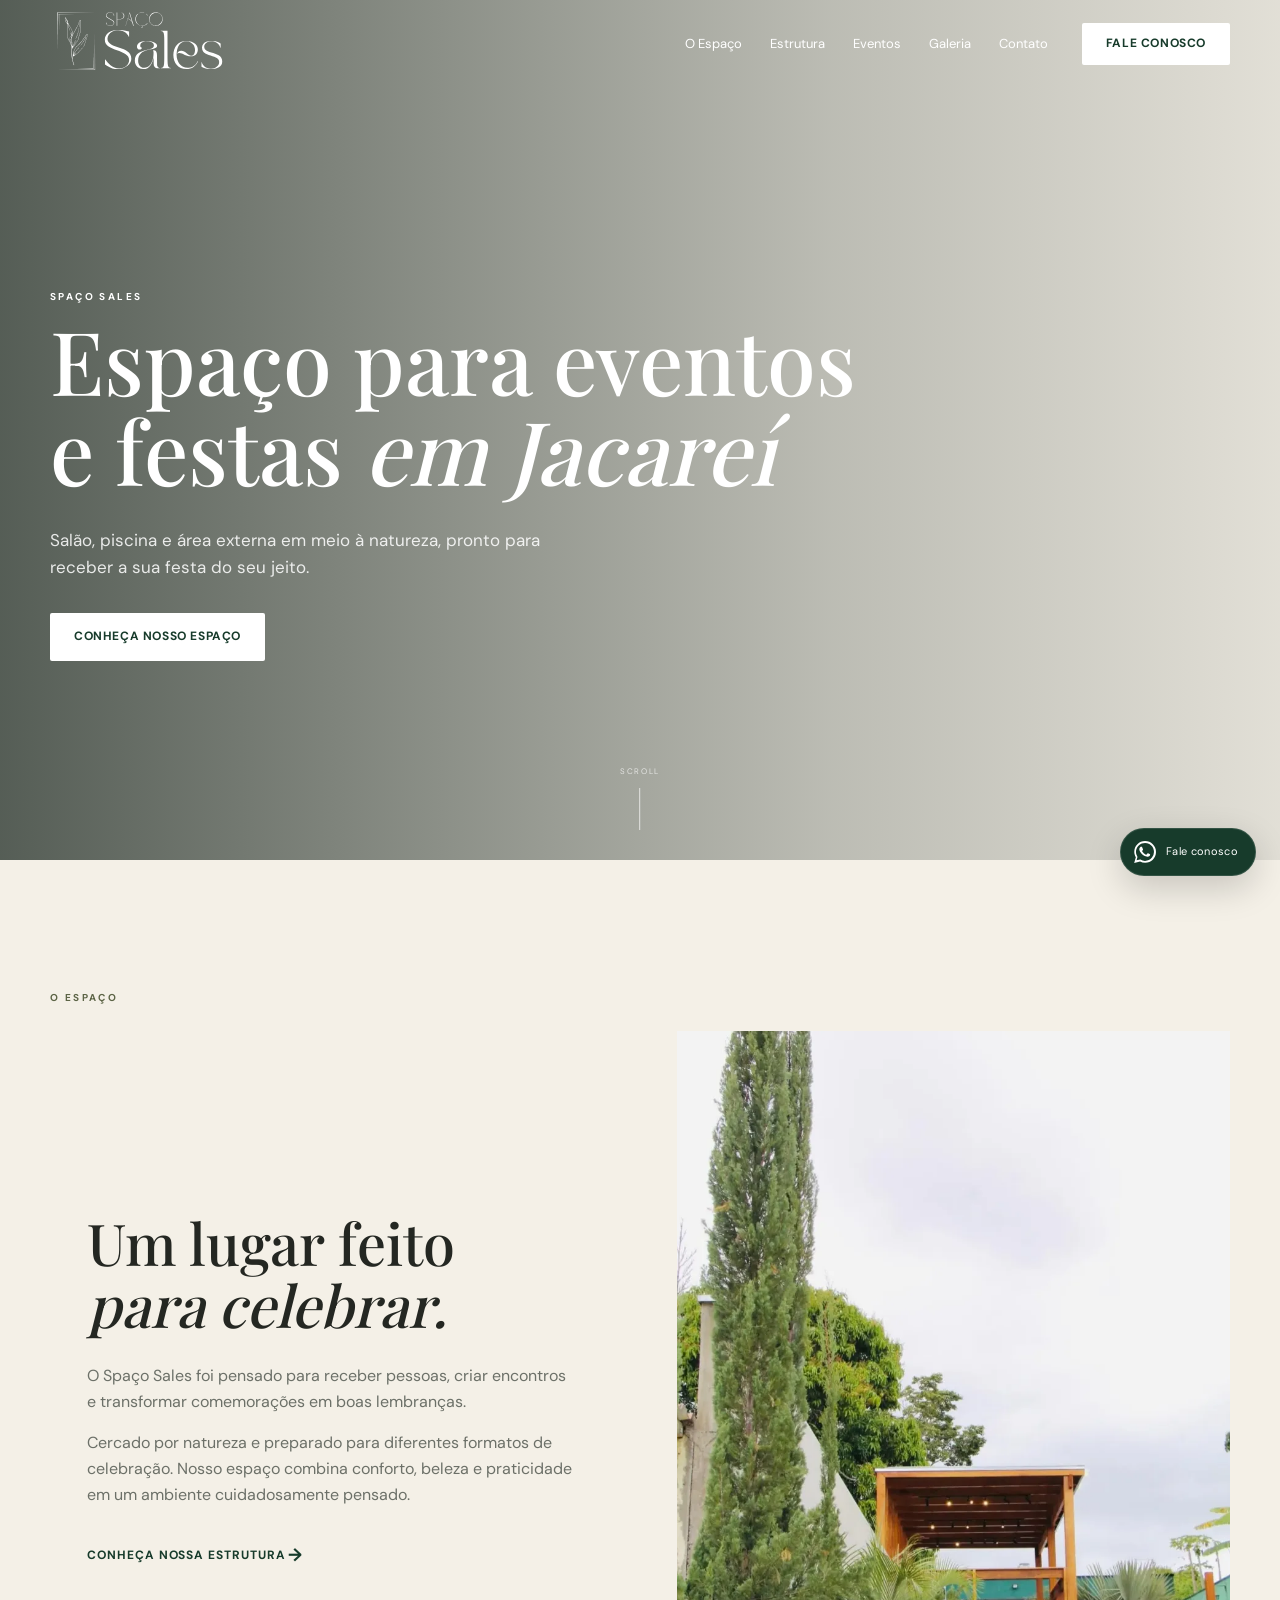
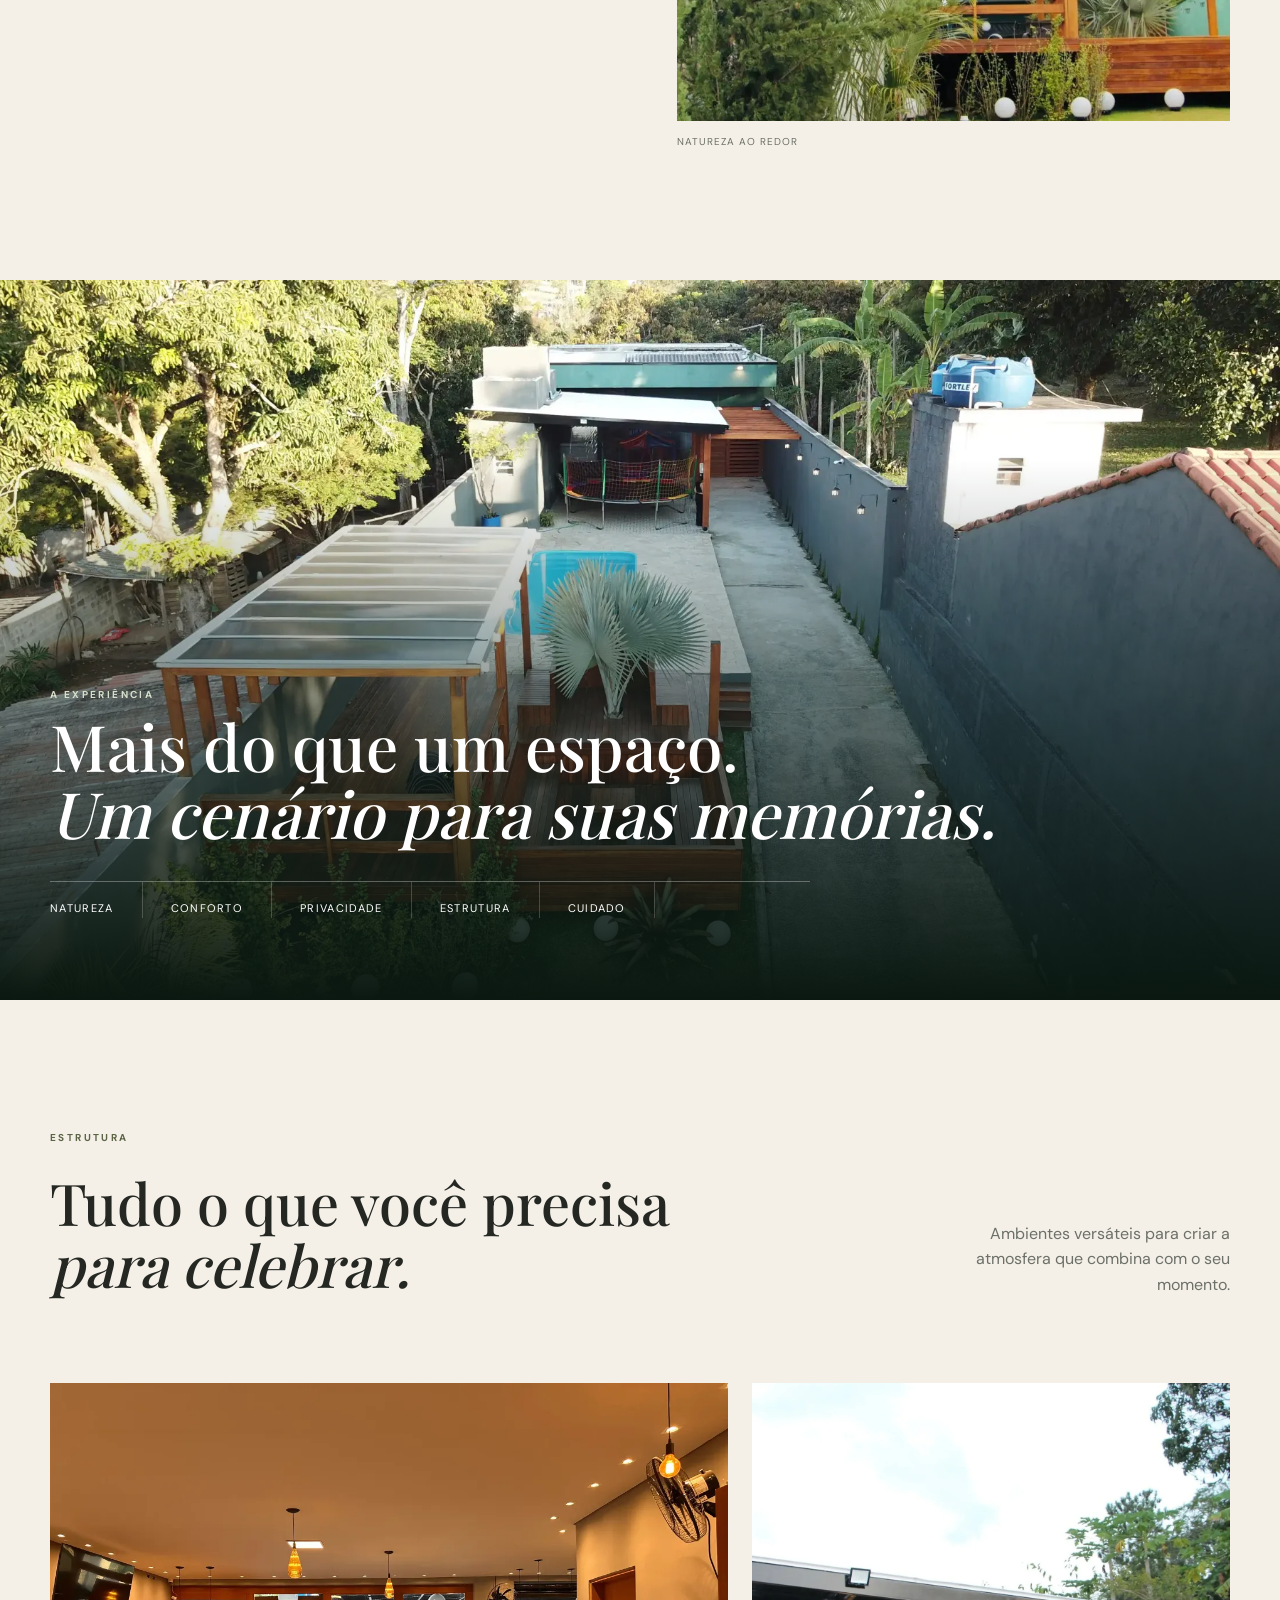
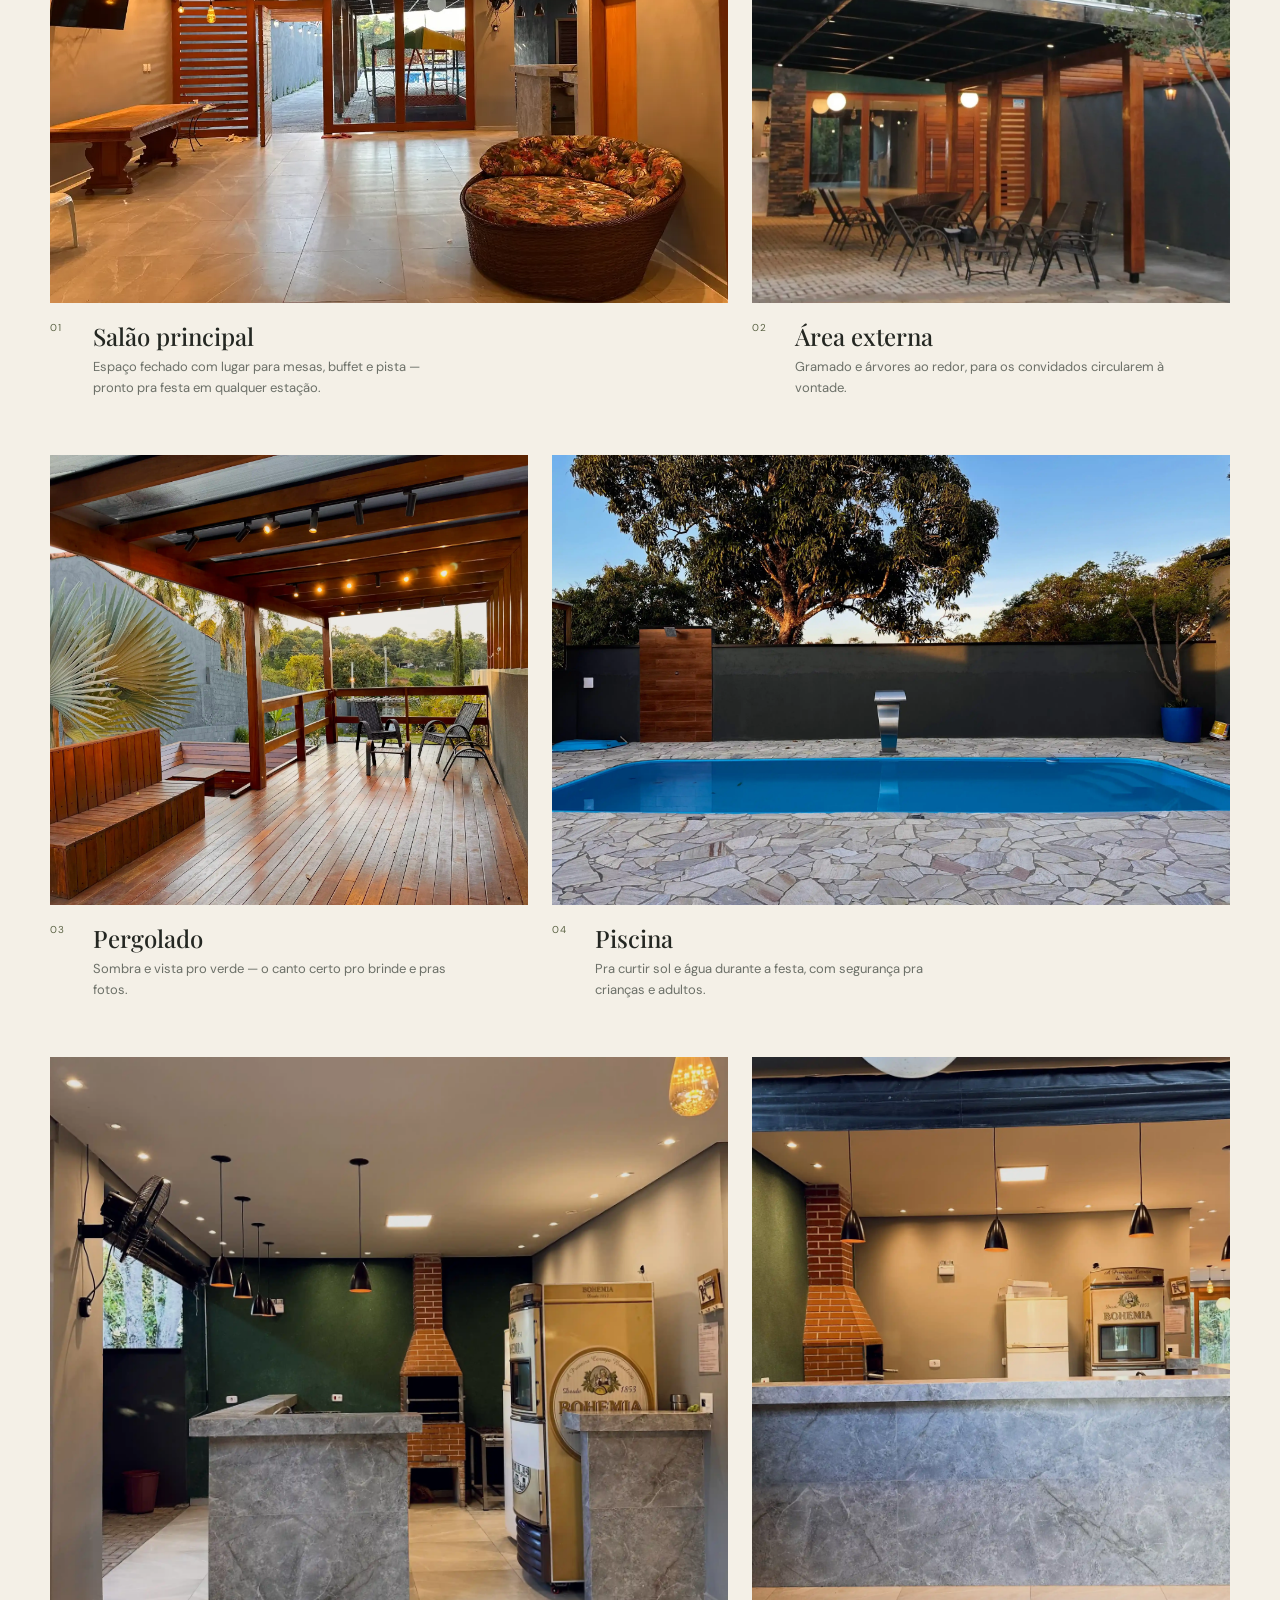
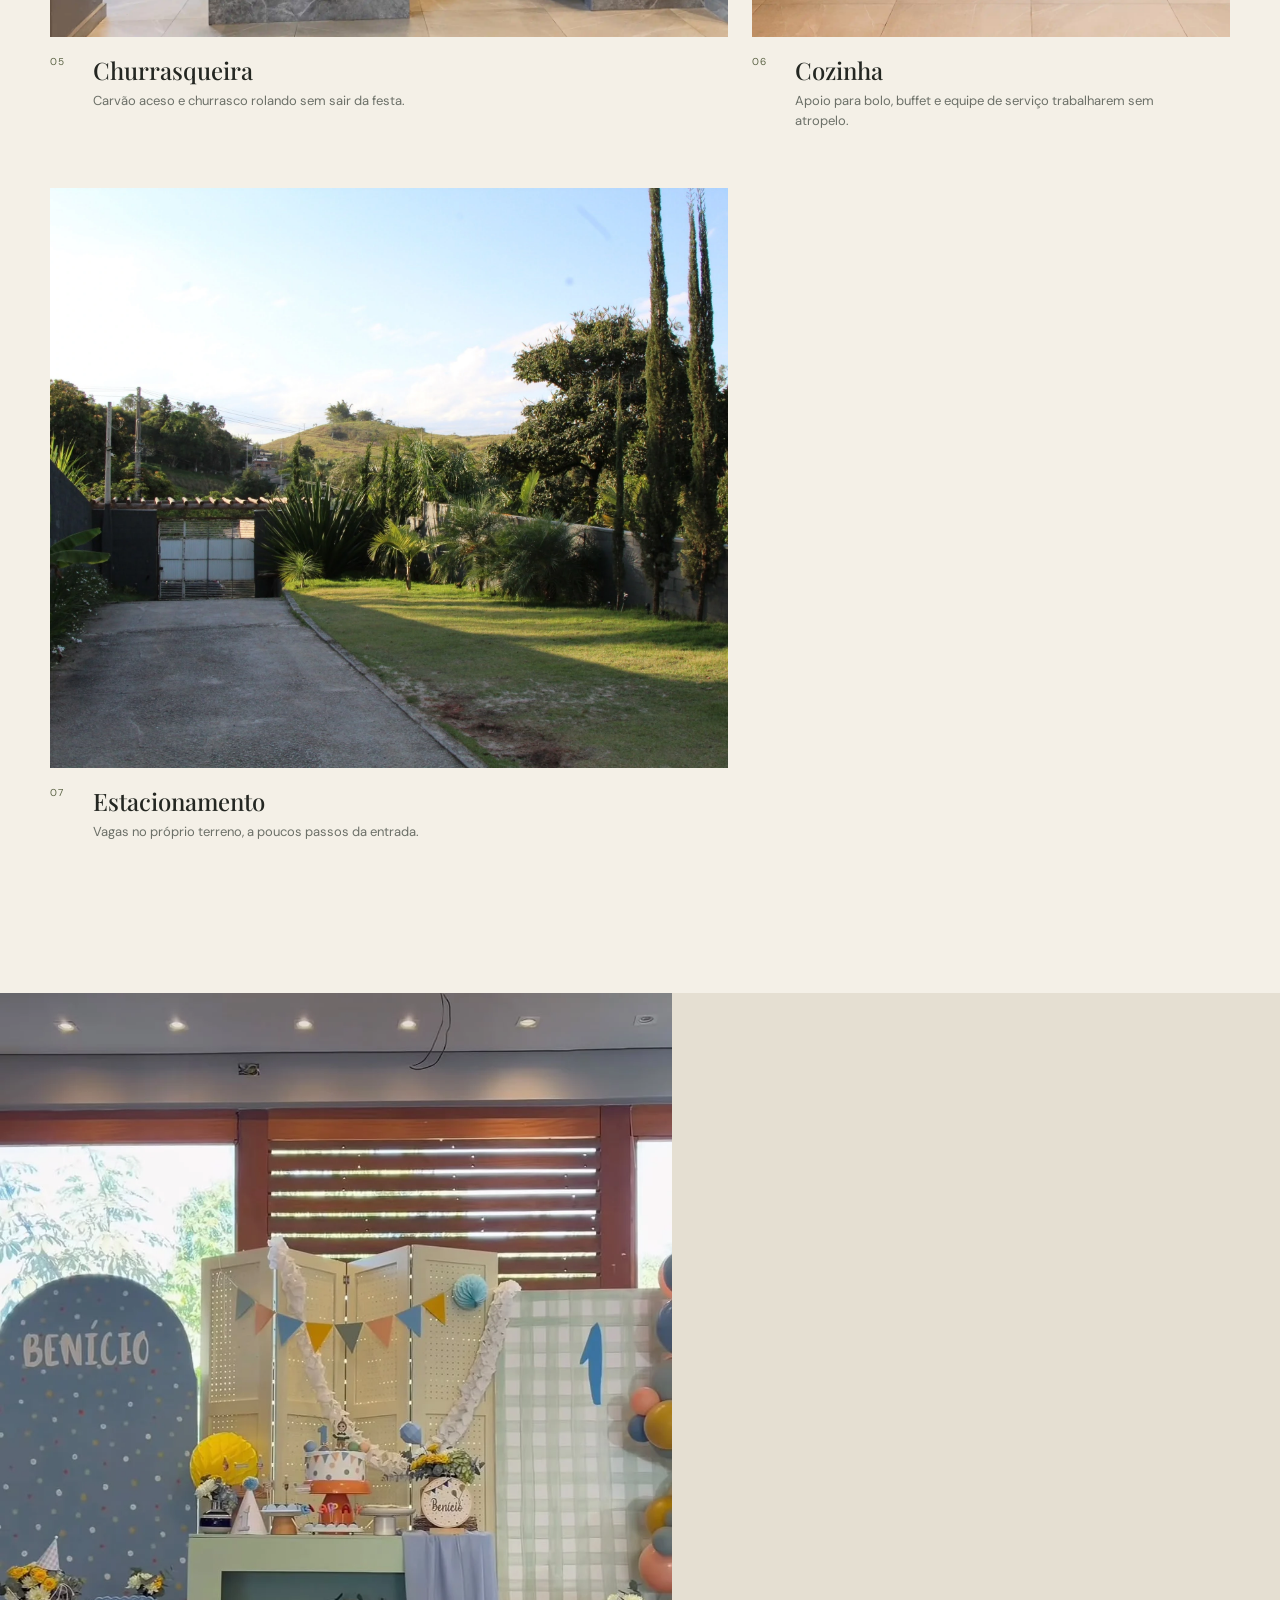
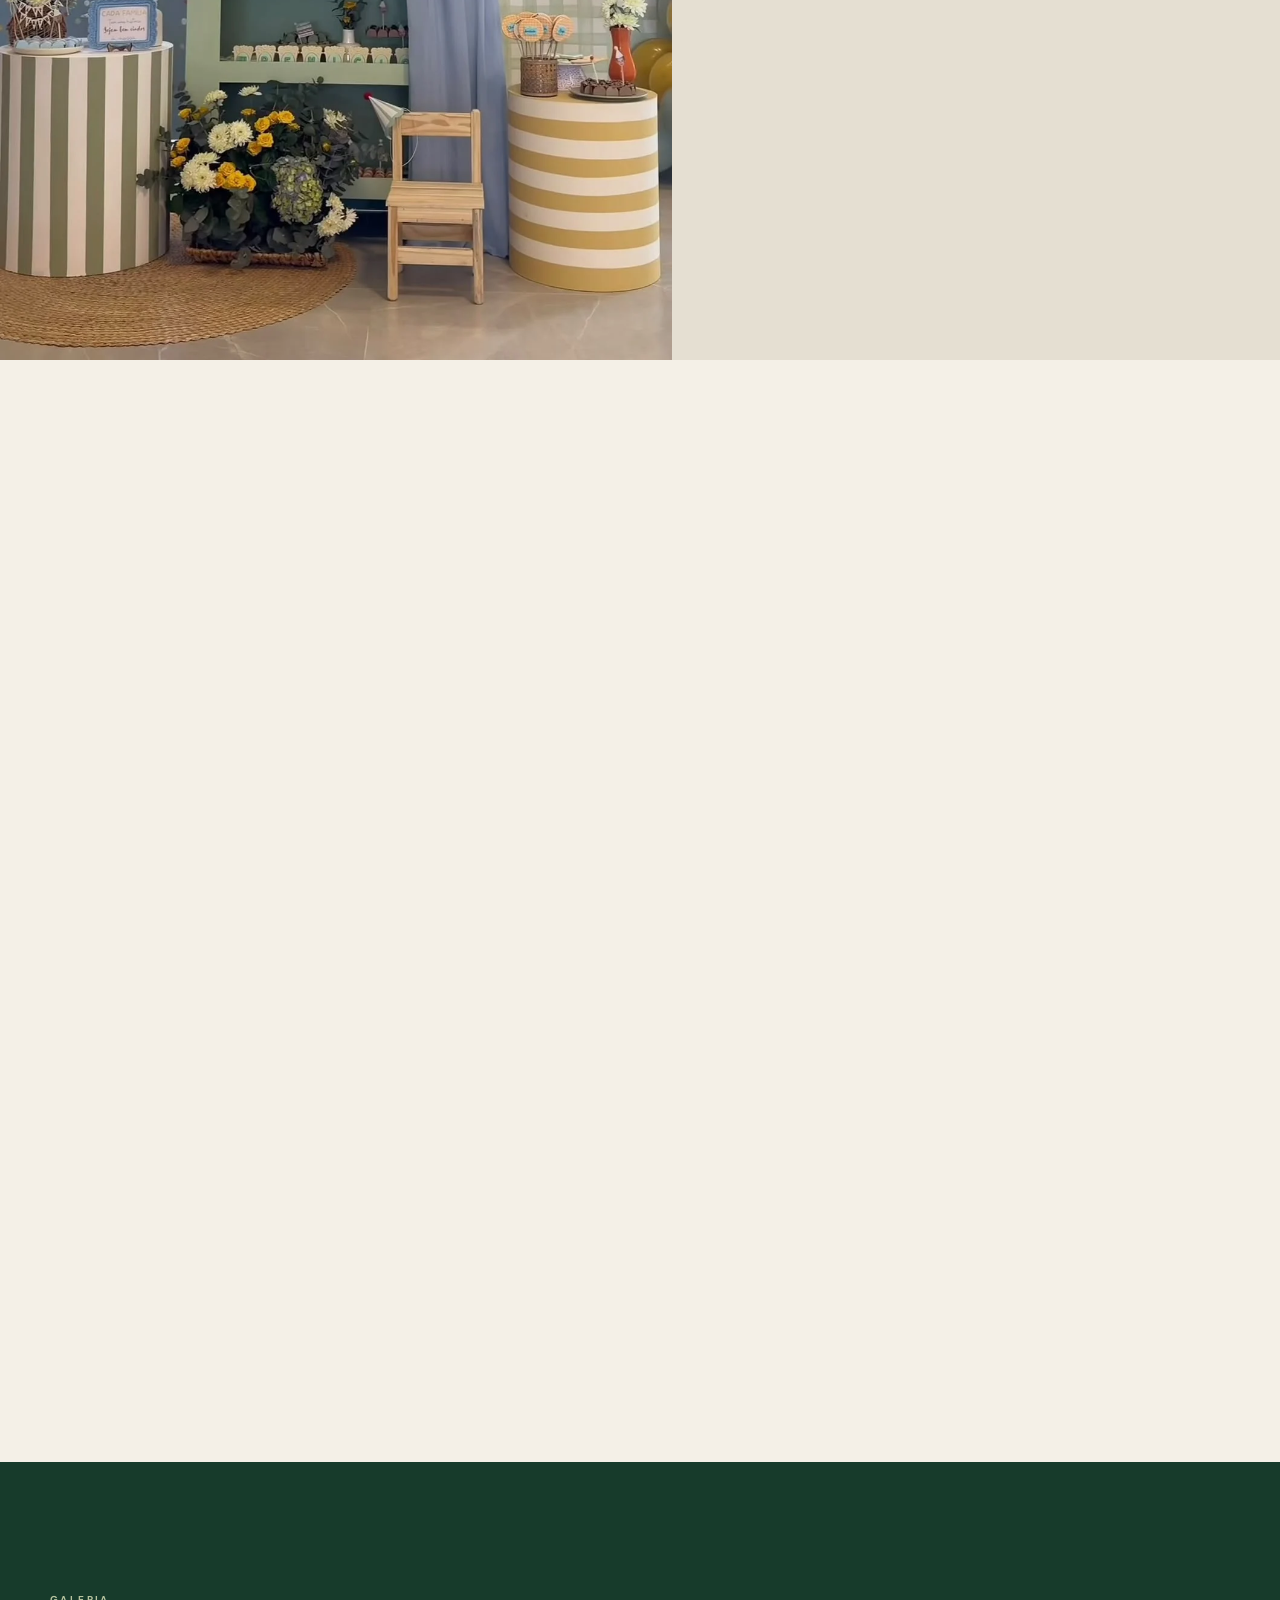
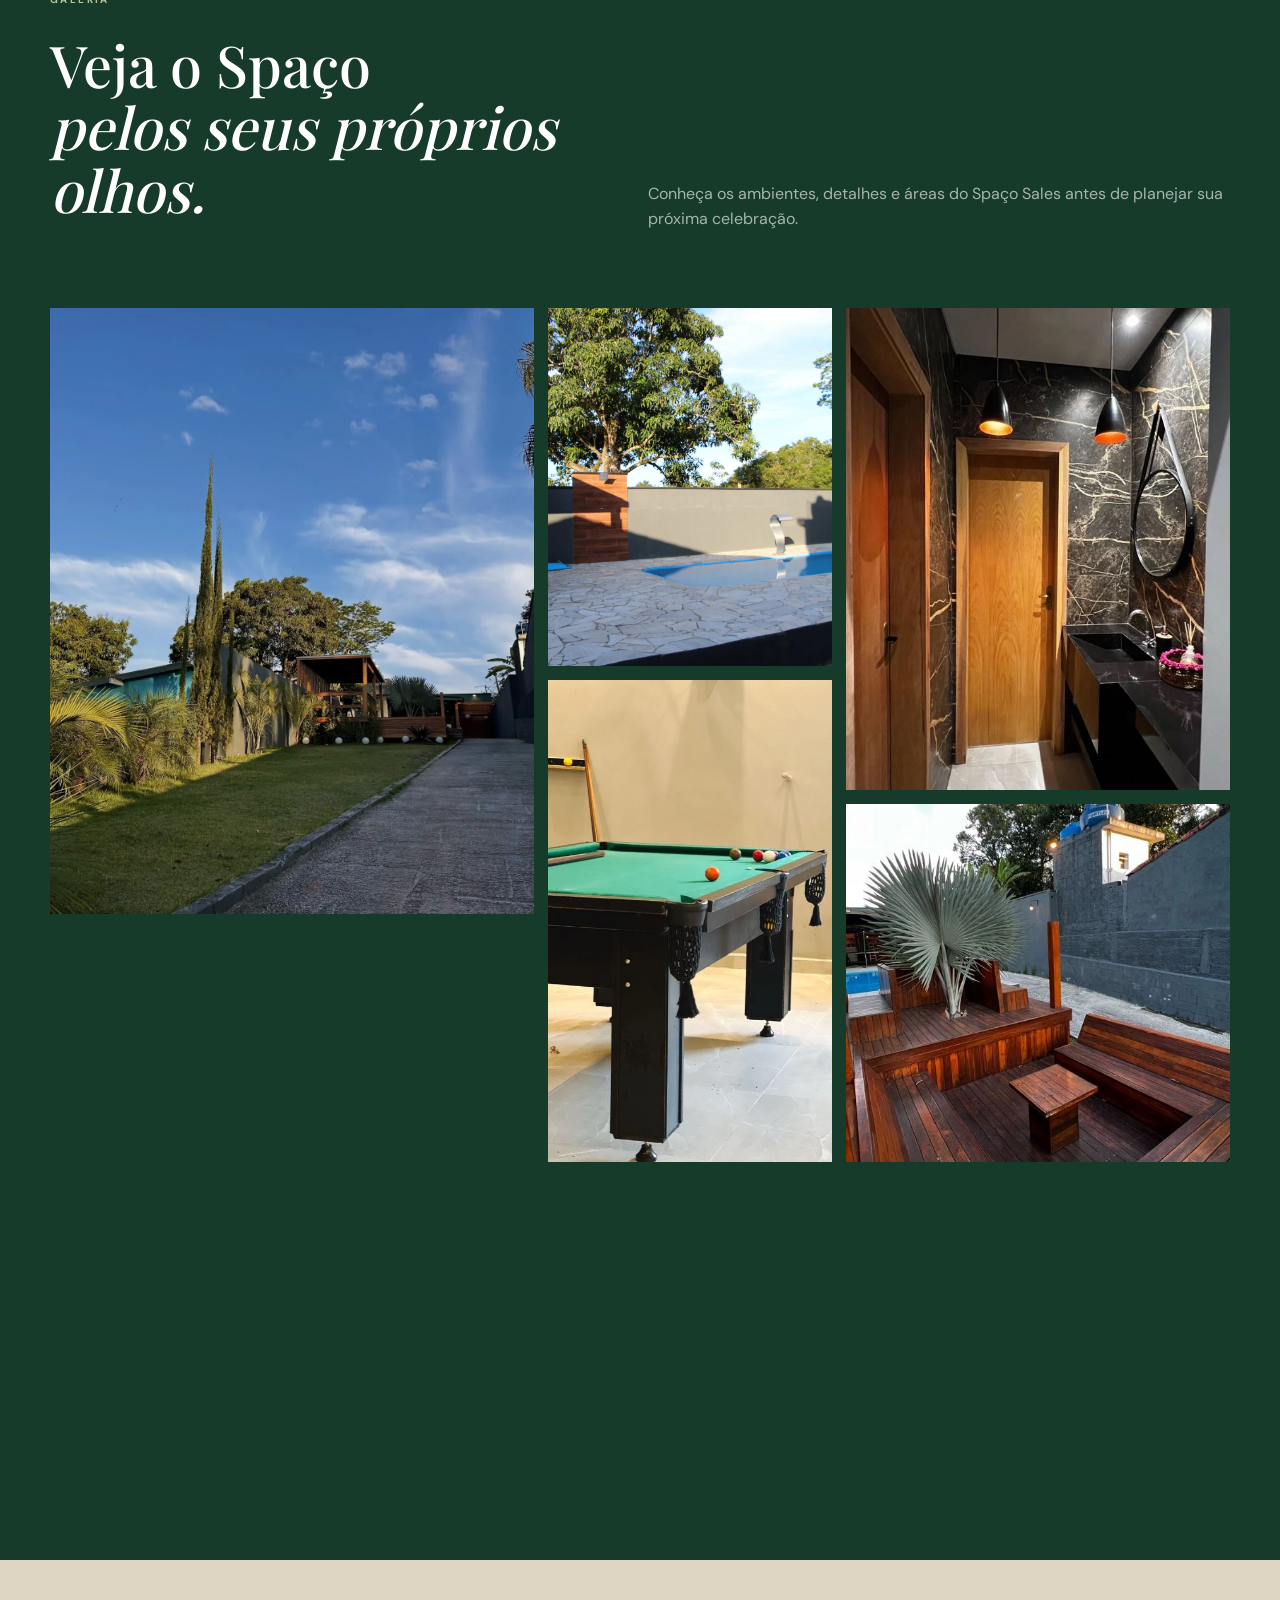
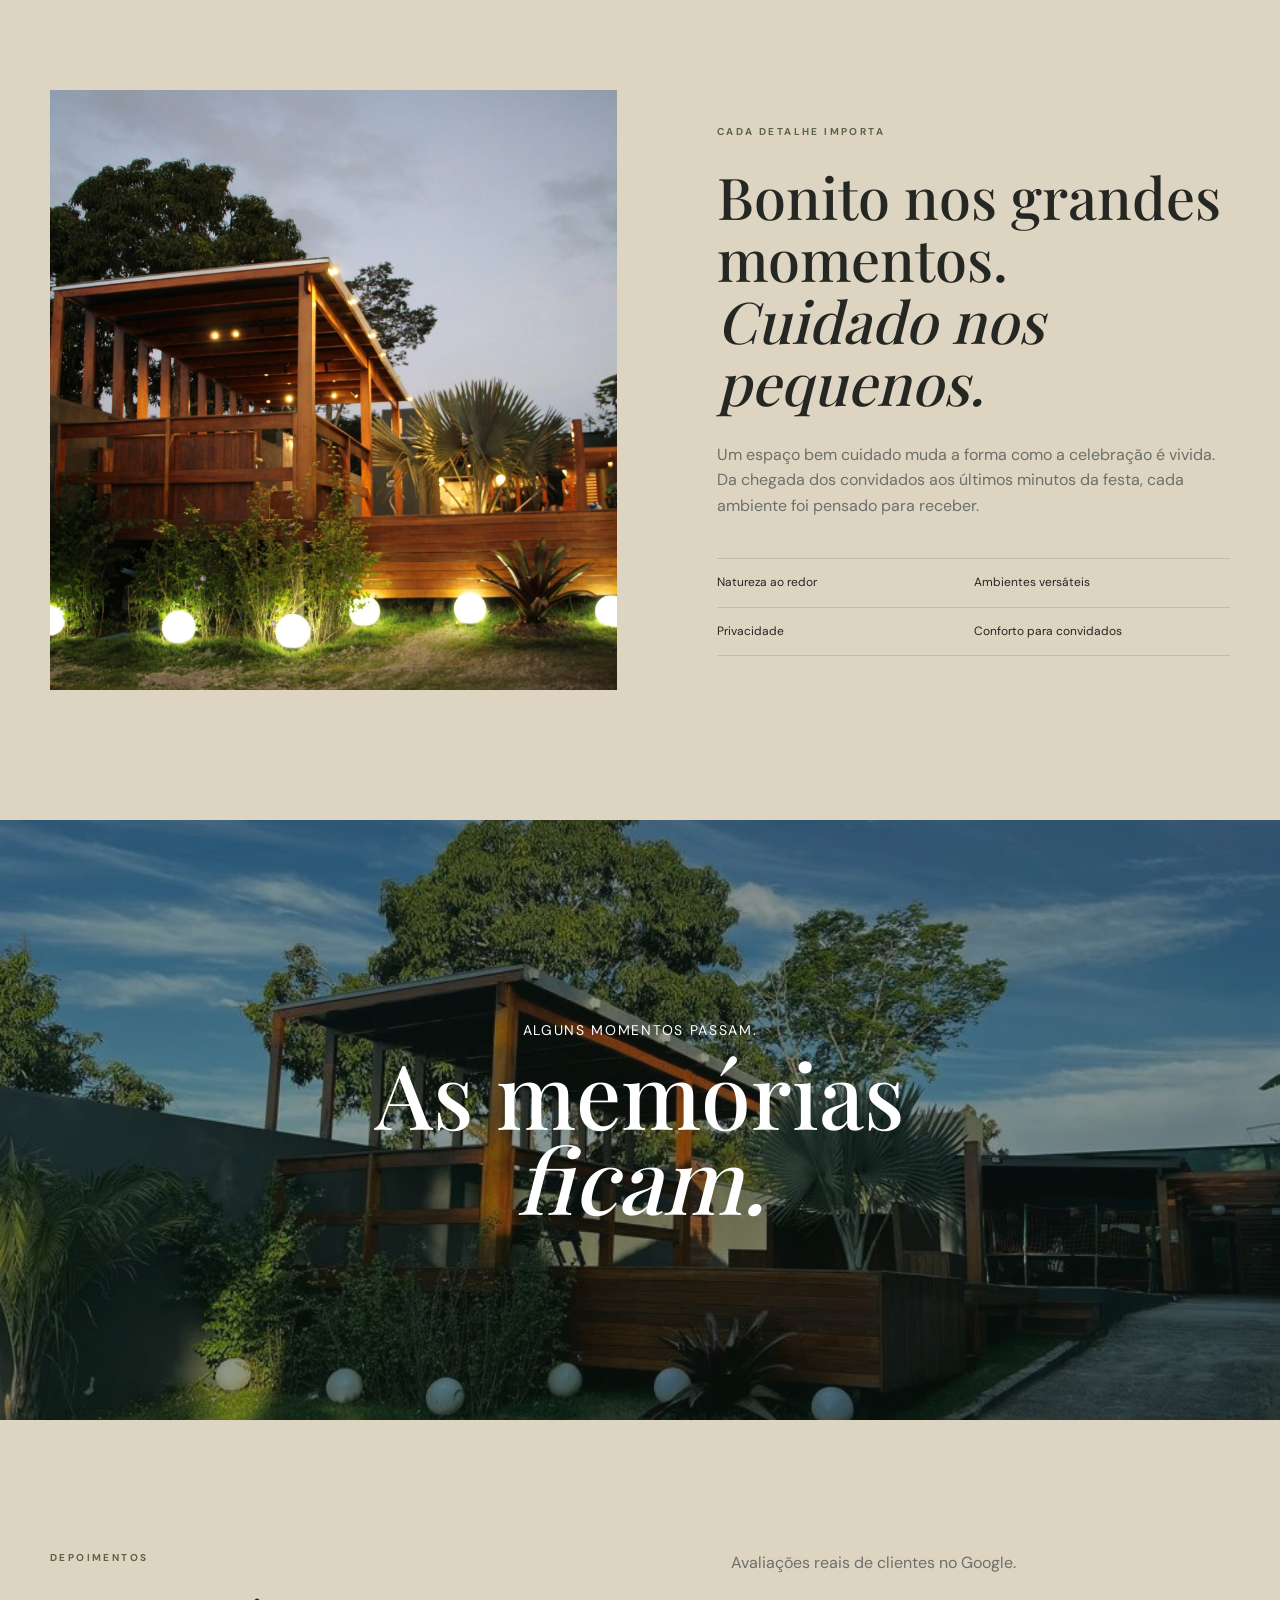
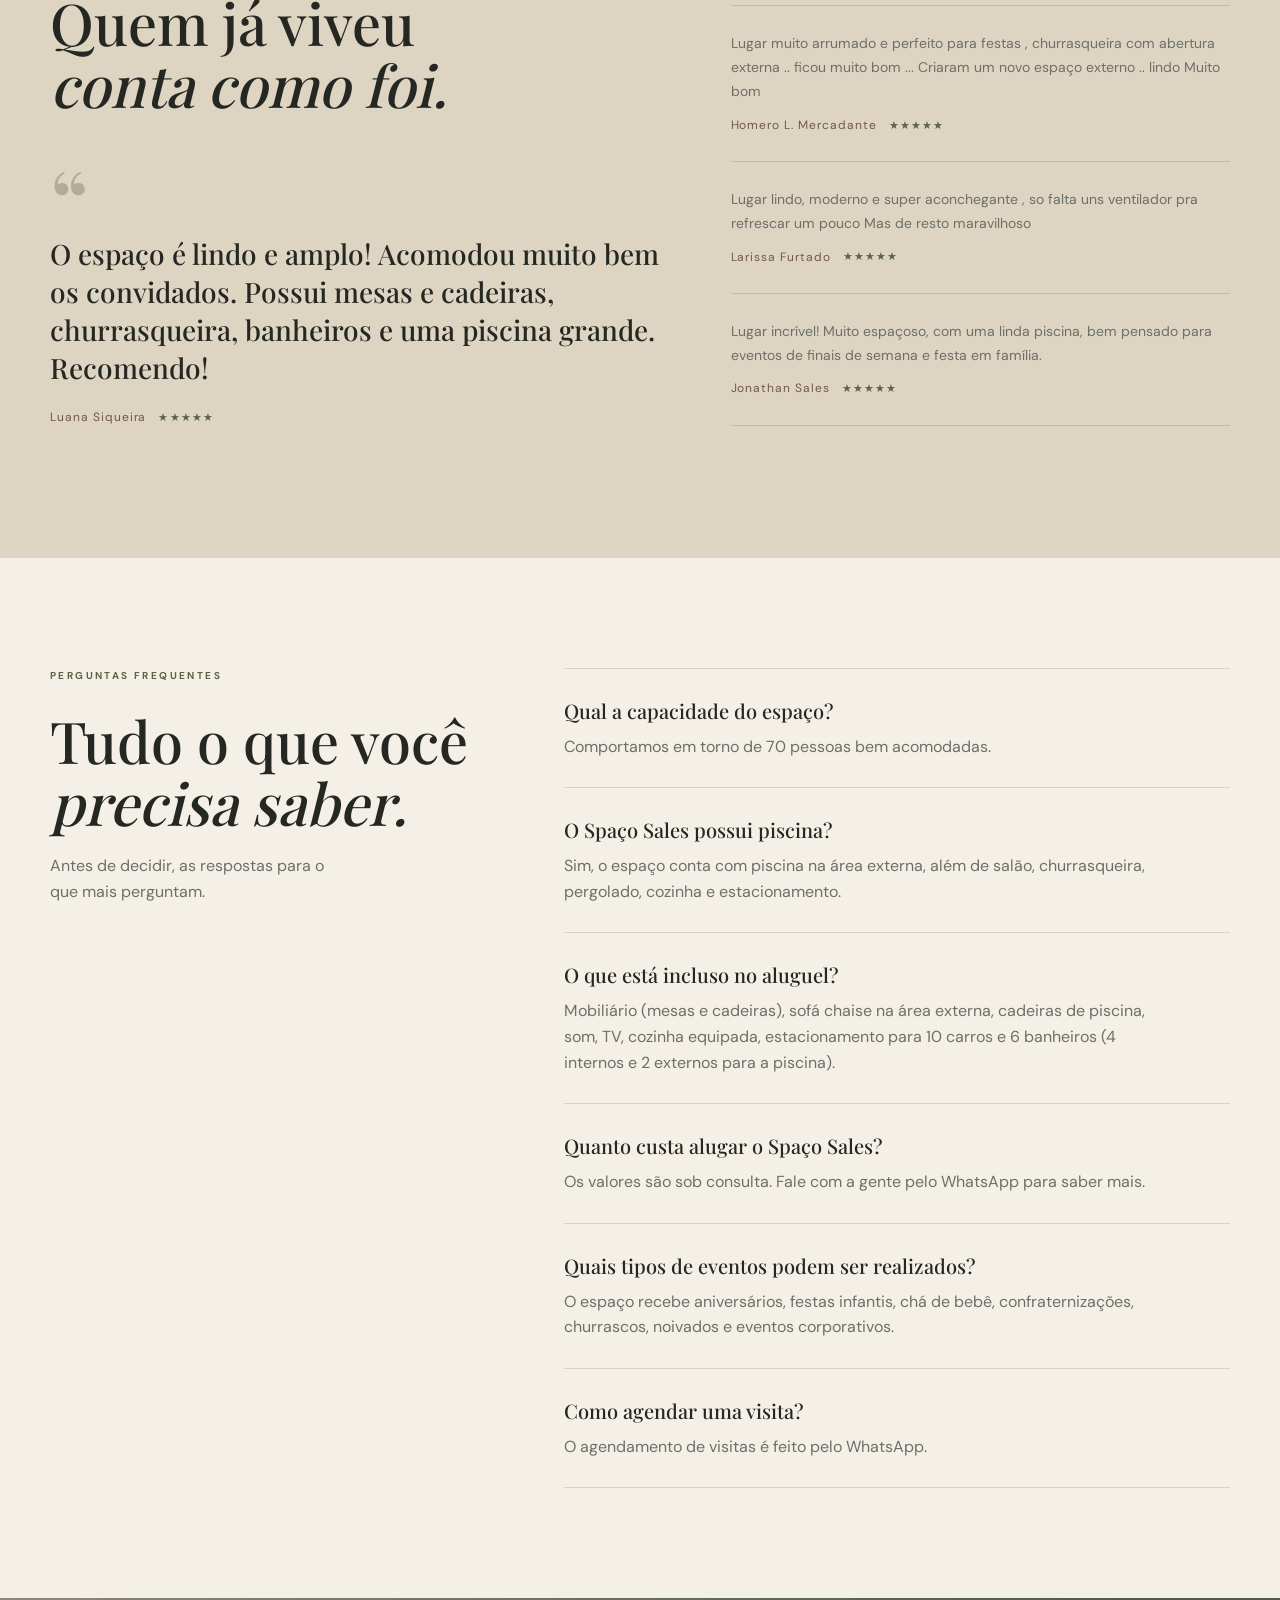
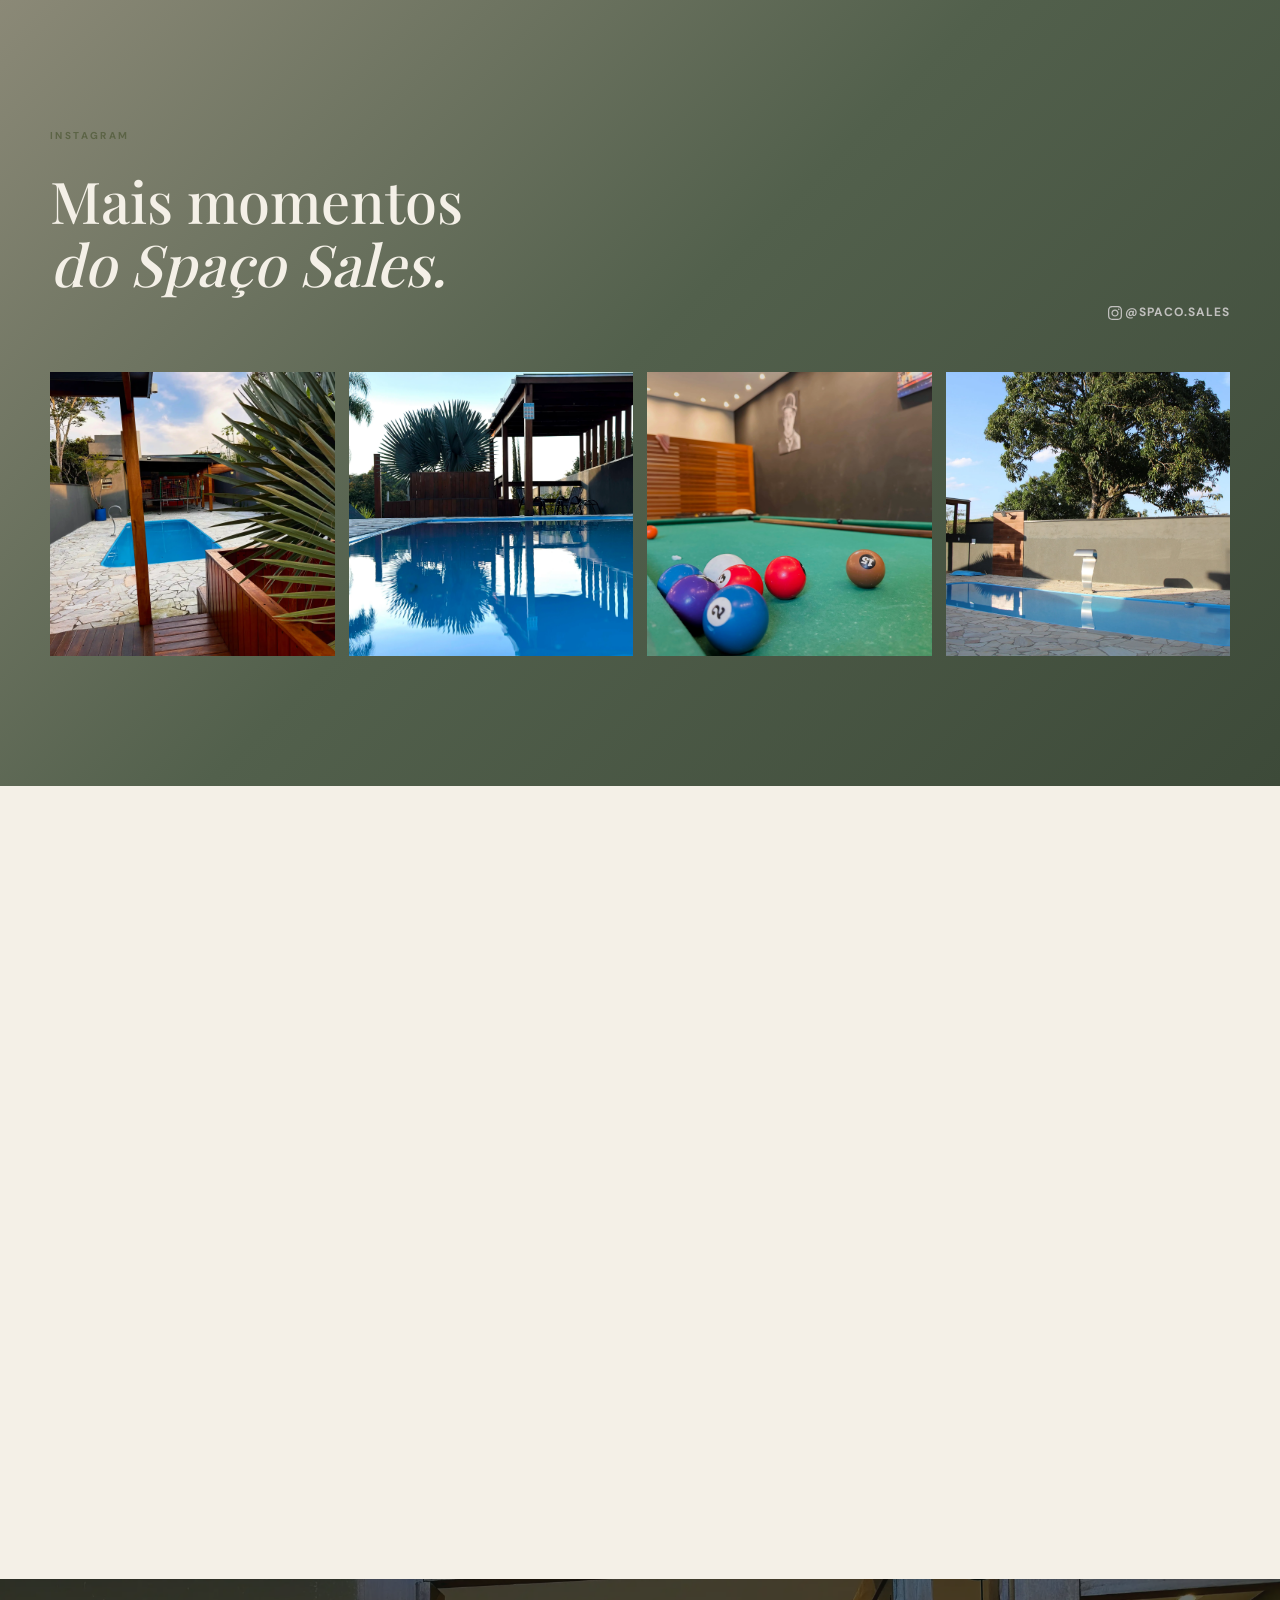
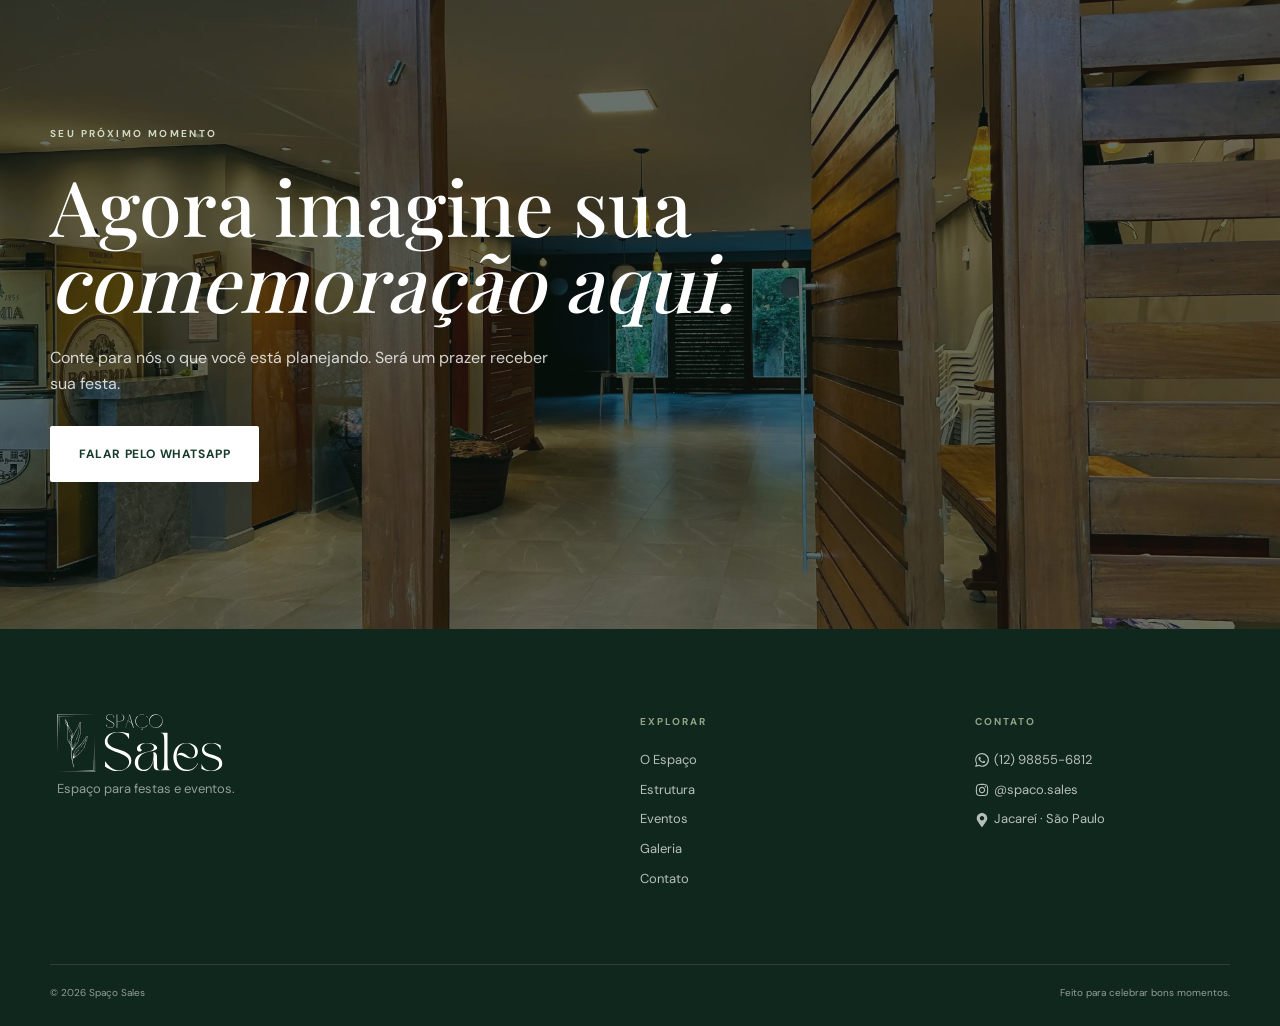
==== index.html @ fdcfe051 "melhora css" ====
<!doctype html>
<html lang="pt-BR">
<head>
  <meta charset="UTF-8">
  <meta name="viewport" content="width=device-width, initial-scale=1.0">
  <meta name="description" content="Spaço Sales é um espaço para eventos em Jacareí - SP, com salão, piscina e área externa em meio à natureza. Ideal para aniversários, festas infantis e confraternizações. Fale conosco pelo WhatsApp.">
  <meta name="theme-color" content="#173b2b">
  <title>Espaço para Festas e Eventos em Jacareí | Spaço Sales</title>
  <link rel="canonical" href="https://spacosales.com.br/">
  <link rel="icon" type="image/svg+xml" href="assets/img/logos/svg/logo-verde.svg">
  <link rel="icon" type="image/png" href="assets/img/logos/png/logo-verde.png">
  <link rel="apple-touch-icon" href="assets/img/logos/png/logo-verde-com-fundo.png">
  <link rel="stylesheet" href="assets/css/styles.css" media="print" onload="this.media='all'">
  <noscript><link rel="stylesheet" href="assets/css/styles.css"></noscript>
  <link rel="stylesheet" href="assets/css/map.css" media="print" onload="this.media='all'">
  <noscript><link rel="stylesheet" href="assets/css/map.css"></noscript>

  <script async src="https://www.googletagmanager.com/gtag/js?id=G-GKCP70MKEM"></script>
  <script>
    window.dataLayer = window.dataLayer || [];
    function gtag(){dataLayer.push(arguments);}
    gtag('js', new Date());
    gtag('config', 'G-GKCP70MKEM');
  </script>

  <meta property="og:type" content="website">
  <meta property="og:title" content="Espaço para Festas e Eventos em Jacareí | Spaço Sales">
  <meta property="og:description" content="Espaço para festas e eventos em Jacareí, com salão, piscina, área externa, churrasqueira e estacionamento. Conheça o Spaço Sales e agende uma visita.">
  <meta property="og:image" content="https://spacosales.com.br/assets/img/hero.webp">
  <meta property="og:image:width" content="1600">
  <meta property="og:image:height" content="1000">
  <meta property="og:url" content="https://spacosales.com.br/">
  <meta property="og:locale" content="pt_BR">
  <meta name="twitter:card" content="summary_large_image">

  <script type="application/ld+json">
  {
    "@context": "https://schema.org",
    "@type": "LocalBusiness",
    "@id": "https://spacosales.com.br/#business",
    "name": "Spaço Sales",
    "description": "Espaço para festas e eventos em Jacareí, com salão, piscina, área externa, pergolado, churrasqueira e estacionamento.",
    "url": "https://spacosales.com.br/",
    "telephone": "+5512988556812",
    "image": [
      "https://spacosales.com.br/assets/img/hero.webp",
      "https://spacosales.com.br/assets/img/salao_principal.webp",
      "https://spacosales.com.br/assets/img/area_externa.webp"
    ],
    "logo": "https://spacosales.com.br/assets/img/logos/svg/logo-principal-verde.svg",
    "priceRange": "$$",
    "address": {
      "@type": "PostalAddress",
      "streetAddress": "R. Xavante, 45 - Chácaras Reunidas Igarapés",
      "addressLocality": "Jacareí",
      "addressRegion": "SP",
      "postalCode": "12330-230",
      "addressCountry": "BR"
    },
    "hasMap": "https://www.google.com/maps/place/Spa%C3%A7o+Sales/@-23.291475,-46.0441583,17z/",
    "geo": {
      "@type": "GeoCoordinates",
      "latitude": -23.291475,
      "longitude": -46.0441583
    },
    "sameAs": [
      "https://www.instagram.com/spaco.sales/",
      "https://www.google.com/maps/place/Spa%C3%A7o+Sales/@-23.291475,-46.0441583,17z/data=!3m1!4b1!4m6!3m5!1s0x94cc33007f05a187:0x8e0ffcb14cf0bc90!8m2!3d-23.291475!4d-46.0441583!16s%2Fg%2F11vppzf6sv"
    ]
  }
  </script>
</head>
<body>
  <header class="site-header" id="top">
    <nav class="nav container" aria-label="Navegação principal">
      <a class="brand" href="#top" aria-label="Spaço Sales — início">
        <img class="brand-logo brand-logo-light" src="assets/img/logos/svg/logo-principal-branco.svg" alt="Logo principal branco do Spaço Sales" width="562" height="187">
        <img class="brand-logo brand-logo-dark" src="assets/img/logos/svg/logo-principal-verde.svg" alt="Logo principal verde do Spaço Sales" width="562" height="187">
      </a>

      <div class="nav-links" id="navLinks">
        <a href="#espaco">O Espaço</a>
        <a href="#estrutura">Estrutura</a>
        <a href="#eventos">Eventos</a>
        <a href="#galeria">Galeria</a>
        <a href="#contato">Contato</a>
      </div>

      <a class="button button-nav" href="https://wa.me/5512988556812?text=Ol%C3%A1!%20Gostaria%20de%20conhecer%20o%20Spa%C3%A7o%20Sales." target="_blank" rel="noopener">Fale conosco</a>

      <button class="menu-toggle" aria-label="Abrir menu" aria-expanded="false" aria-controls="navLinks">
        <span></span><span></span><span></span>
      </button>
    </nav>
  </header>

  <main>
    <section class="hero" aria-labelledby="hero-title">
      <picture>
        <source media="(max-width: 900px)" srcset="assets/img/mobile/hero.webp">
        <img class="hero-media image-hero" src="assets/img/hero.webp" alt="Vista panorâmica do Spaço Sales" width="1600" height="1000" fetchpriority="high" decoding="async">
      </picture>
      <div class="hero-overlay"></div>
      <div class="hero-content container">
        <p class="eyebrow">Spaço Sales</p>
        <h1 id="hero-title">Espaço para eventos <br>e festas <em>em Jacareí</em></h1>
        <p class="hero-copy">Salão, piscina e área externa em meio à natureza, pronto para receber a sua festa do seu jeito.</p>
        <div class="hero-actions">
          <a class="button button-light" href="#espaco">Conheça nosso espaço</a>
        </div>
      </div>
      <a class="scroll-cue" href="#espaco" aria-label="Rolar para o conteúdo">
        <span>SCROLL</span><i></i>
      </a>
    </section>

    <section class="intro section container" id="espaco">
      <div class="section-kicker">O espaço</div>
      <div class="editorial-grid">
        <div class="editorial-copy reveal">
          <h2>Um lugar feito<br><em>para celebrar.</em></h2>
          <p>O Spaço Sales foi pensado para receber pessoas, criar encontros e transformar comemorações em boas lembranças.</p>
          <p>Cercado por natureza e preparado para diferentes formatos de celebração. Nosso espaço combina conforto, beleza e praticidade em um ambiente cuidadosamente pensado.</p>
          <a class="text-link dark" href="#estrutura">Conheça nossa estrutura <span>→</span></a>
        </div>
        <div class="editorial-photo reveal">
          <picture>
            <source media="(max-width: 900px)" srcset="assets/img/mobile/foto-espaco-01.webp">
            <img class="image-tall" src="assets/img/foto-espaco-01.webp" alt="O espaço do Spaço Sales" width="555" height="690" loading="lazy">
          </picture>
          <span class="photo-note">Natureza ao redor</span>
        </div>
      </div>
    </section>

    <section class="experience">
      <picture>
        <source media="(max-width: 900px)" srcset="assets/img/mobile/foto-panaromica.webp">
        <img class="experience-image image-wide" src="assets/img/foto-panaromica.webp" alt="Vista panorâmica do Spaço Sales" loading="lazy">
      </picture>
      <div class="experience-overlay"></div>
      <div class="experience-content container reveal">
        <p class="eyebrow">A experiência</p>
        <h2>Mais do que um espaço.<br><em>Um cenário para suas memórias.</em></h2>
        <div class="experience-points">
          <span>Natureza</span><span>Conforto</span><span>Privacidade</span><span>Estrutura</span><span>Cuidado</span>
        </div>
      </div>
    </section>

    <section class="structure section container" id="estrutura">
      <div class="section-heading reveal">
        <div>
          <div class="section-kicker">Estrutura</div>
          <h2>Tudo o que você precisa<br><em>para celebrar.</em></h2>
        </div>
        <div class="section-text">
          <p>Ambientes versáteis para criar a atmosfera que combina com o seu momento.</p>
        </div>
      </div>

      <div class="structure-grid">
        <article class="space-card space-card-large reveal">
          <picture>
            <source media="(max-width: 900px)" srcset="assets/img/mobile/salao_principal.webp">
            <img class="image-space-1" src="assets/img/salao_principal.webp" alt="Salão principal do Spaço Sales" width="670" height="520" loading="lazy">
          </picture>
          <div class="space-meta"><span>01</span><h3>Salão principal</h3><p>Espaço fechado com lugar para mesas, buffet e pista — pronto pra festa em qualquer estação.</p></div>
        </article>
        <article class="space-card reveal">
          <img class="image-space-2" src="assets/img/area_externa.webp" alt="Área externa do Spaço Sales" width="380" height="520" loading="lazy">
          <div class="space-meta"><span>02</span><h3>Área externa</h3><p>Gramado e árvores ao redor, para os convidados circularem à vontade.</p></div>
        </article>
        <article class="space-card reveal">
          <img class="image-space-3" src="assets/img/pergolado.webp" alt="Pergolado do Spaço Sales" width="480" height="450" loading="lazy">
          <div class="space-meta"><span>03</span><h3>Pergolado</h3><p>Sombra e vista pro verde — o canto certo pro brinde e pras fotos.</p></div>
        </article>
        <article class="space-card reveal">
          <img class="image-space-4" src="assets/img/piscina.webp" alt="Piscina do Spaço Sales" width="480" height="450" loading="lazy">
          <div class="space-meta"><span>04</span><h3>Piscina</h3><p>Pra curtir sol e água durante a festa, com segurança pra crianças e adultos.</p></div>
        </article>
        <article class="space-card reveal">
          <img class="image-space-5" src="assets/img/churrasqueira.webp" alt="Churrasqueira do Spaço Sales" width="680" height="580" loading="lazy">
          <div class="space-meta"><span>05</span><h3>Churrasqueira</h3><p>Carvão aceso e churrasco rolando sem sair da festa.</p></div>
        </article>
        <article class="space-card reveal">
          <img class="image-space-6" src="assets/img/cozinha.webp" alt="Cozinha do Spaço Sales" width="480" height="580" loading="lazy">
          <div class="space-meta"><span>06</span><h3>Cozinha</h3><p>Apoio para bolo, buffet e equipe de serviço trabalharem sem atropelo.</p></div>
        </article>
        <article class="space-card reveal">
          <img class="image-space-7" src="assets/img/estacionamento.webp" alt="Estacionamento do Spaço Sales" width="680" height="580" loading="lazy">
          <div class="space-meta"><span>07</span><h3>Estacionamento</h3><p>Vagas no próprio terreno, a poucos passos da entrada.</p></div>
        </article>
      </div>
    </section>

    <section class="birthday section" id="eventos">
      <img class="birthday-photo image-birthday" src="assets/img/aniversario.webp" alt="Aniversário celebrado no Spaço Sales" width="1112" height="1600" loading="lazy">
      <div class="birthday-copy reveal">
        <div class="section-kicker">Aniversários</div>
        <h2>Seu aniversário<br><em>começa pelo lugar certo.</em></h2>
        <p>Do encontro mais intimista àquela comemoração em que a casa fica cheia de gente querida, o Spaço Sales cria o cenário para você viver o seu momento.</p>
        <p>Aniversários adultos, celebrações familiares, festas infantis e encontros especiais encontram aqui espaço para acontecer do seu jeito.</p>
        <a class="button button-dark" href="https://wa.me/5512988556812?text=Ol%C3%A1!%20Quero%20conhecer%20o%20Spa%C3%A7o%20Sales%20para%20meu%20anivers%C3%A1rio." target="_blank" rel="noopener">Quero conhecer o espaço</a>
      </div>
    </section>

    <section class="other-events section container">
      <div class="section-heading reveal">
        <div>
          <div class="section-kicker">Outras celebrações</div>
          <h2>Um espaço para<br><em>muitos motivos.</em></h2>
        </div>
      </div>
      <div class="event-list reveal">
        <div><span>01</span><strong>Confraternizações</strong><small>Fim de ano, equipe ou turma de amigos. Um espaço para a sua confraternização com área externa e piscina.</small></div>
        <div><span>02</span><strong>Eventos corporativos</strong><small>Reunião ou treinamento fora do escritório, com espaço pra respirar. Ideal para eventos corporativos que pedem um ambiente diferente do escritório.</small></div>
        <div><span>03</span><strong>Churrascos</strong><small>Carvão aceso, mesa posta, gente querida por perto. Espaço com churrasqueira e cozinha equipada.</small></div>
        <div><span>04</span><strong>Noivados</strong><small>Antes do grande dia, um começo pra comemorar em boa companhia. Cenário natural para festa de noivado.</small></div>
        <div><span>05</span><strong>Chá de bebê</strong><small>Preparar a chegada com quem você ama por perto. Espaço para chá de bebê, com área interna e externa.</small></div>
        <div><span>06</span><strong>Festas familiares</strong><small>Aniversário de 1 aninho, Natal, Páscoa — sempre cabe mais uma mesa. Espaço para festa em família, com salão e área externa.</small></div>
        <div><span>07</span><strong>Festa infantil</strong><small>Piscina, área externa e espaço de sobra para a criançada aproveitar a festa. Espaço para festa infantil, com estrutura completa para aniversário de criança.</small></div>
      </div>
    </section>

    <section class="gallery section" id="galeria">
      <div class="container">
        <div class="section-heading reveal">
          <div>
            <div class="section-kicker">Galeria</div>
            <h2>Veja o Spaço<br><em>pelos seus próprios olhos.</em></h2>
          </div>
          <p>
            Conheça os ambientes, detalhes e áreas do Spaço Sales
            antes de planejar sua próxima celebração.
          </p>
        </div>
      </div>
      <div class="gallery-grid container">
        <button class="gallery-item g1 reveal" data-title="Salão principal"><img src="assets/img/foto-01.webp" alt="Salão principal do Spaço Sales em Jacareí" width="1728" height="2592" loading="lazy"></button>
        <button class="gallery-item g2 reveal" data-title="Natureza ao redor"><img src="assets/img/foto-02.webp" alt="Área verde ao redor do Spaço Sales em Jacareí" width="1728" height="2592" loading="lazy"></button>
        <button class="gallery-item g3 reveal" data-title="Área externa"><img src="assets/img/foto-03.webp" alt="Área verde ao redor do Spaço Sales em Jacareí" width="720" height="1280" loading="lazy"></button>
        <button class="gallery-item g4 reveal" data-title="Detalhes do espaço"><img src="assets/img/foto-04.webp" alt="Detalhes da estrutura do Spaço Sales" width="720" height="1280" loading="lazy"></button>
        <button class="gallery-item g5 reveal" data-title="Pergolado"><img src="assets/img/foto-05.webp" alt="Pergolado do Spaço Sales cercado por natureza" width="720" height="1280" loading="lazy"></button>
        <button class="gallery-item g6 reveal" data-title="Momentos especiais"><img src="assets/img/foto-06.webp" alt="Ambiente do Spaço Sales preparado para celebrações" width="720" height="1280" loading="lazy"></button>
      </div>
    </section>

    <div class="lightbox" id="lightbox" aria-hidden="true">
      <button class="lightbox-close" aria-label="Fechar">×</button>
      <div class="lightbox-content">
        <img class="lightbox-image" id="lightboxImage" src="" alt="">
        <p id="lightboxTitle"></p>
      </div>
    </div>

    <section class="details section">
      <div class="container details-grid">
        <img class="details-photo image-detail reveal" src="assets/img/foto-madeira.webp" alt="Detalhe de madeira e luz do Spaço Sales" width="570" height="600" loading="lazy">
        <div class="details-copy reveal">
          <div class="section-kicker">Cada detalhe importa</div>
          <h2>Bonito nos grandes momentos.<br><em>Cuidado nos pequenos.</em></h2>
          <p>Um espaço bem cuidado muda a forma como a celebração é vivida. Da chegada dos convidados aos últimos minutos da festa, cada ambiente foi pensado para receber.</p>
          <div class="detail-notes">
            <span>Natureza ao redor</span>
            <span>Ambientes versáteis</span>
            <span>Privacidade</span>
            <span>Conforto para convidados</span>
          </div>
        </div>
      </div>
    </section>

    <section class="quote-section">
      <img class="quote-image" src="assets/img/foto-cinematografica.webp" alt="Momento cinematográfico no Spaço Sales" width="720" height="1280" loading="lazy">
      <div class="quote-overlay"></div>
      <div class="quote-content container reveal">
        <p>Alguns momentos passam.</p>
        <h2>As memórias<br><em>ficam.</em></h2>
      </div>
    </section>

    <section class="testimonials section" id="depoimentos">
      <div class="container testimonials-layout">
        <div class="testimonial-feature-col reveal">
          <div class="section-kicker">Depoimentos</div>
          <h2>Quem já viveu<br><em>conta como foi.</em></h2>
          <blockquote class="testimonial-feature">
            <span class="testimonial-mark" aria-hidden="true">&ldquo;</span>
            <p>O espaço é lindo e amplo! Acomodou muito bem os convidados. Possui mesas e cadeiras, churrasqueira, banheiros e uma piscina grande. Recomendo!</p>
            <cite>Luana Siqueira <span class="testimonial-stars" aria-label="5 de 5 estrelas">★★★★★</span></cite>
          </blockquote>
        </div>
        <div class="testimonial-list-col reveal">
          <p class="testimonials-note">Avaliações reais de clientes no Google.</p>
          <div class="testimonial-list">
            <div class="testimonial-row">
              <p>Lugar muito arrumado e perfeito para festas , churrasqueira com abertura externa .. ficou muito bom ... Criaram um novo espaço externo .. lindo Muito bom</p>
              <cite>Homero L. Mercadante <span class="testimonial-stars" aria-label="5 de 5 estrelas">★★★★★</span></cite>
            </div>
            <div class="testimonial-row">
              <p>Lugar lindo, moderno e super aconchegante , so falta uns ventilador pra refrescar um pouco Mas de resto maravilhoso</p>
              <cite>Larissa Furtado <span class="testimonial-stars" aria-label="5 de 5 estrelas">★★★★★</span></cite>
            </div>
            <div class="testimonial-row">
              <p>Lugar incrível! Muito espaçoso, com uma linda piscina, bem pensado para eventos de finais de semana e festa em família.</p>
              <cite>Jonathan Sales <span class="testimonial-stars" aria-label="5 de 5 estrelas">★★★★★</span></cite>
            </div>
          </div>
        </div>
      </div>
    </section>

    <section class="faq section container" id="faq">
      <div class="faq-grid">
        <div class="faq-intro reveal">
          <div class="section-kicker">Perguntas frequentes</div>
          <h2>Tudo o que você<br><em>precisa saber.</em></h2>
          <p>Antes de decidir, as respostas para o que mais perguntam.</p>
        </div>
        <div class="faq-list reveal">
          <div class="faq-item">
            <h3>Qual a capacidade do espaço?</h3>
            <p>Comportamos em torno de 70 pessoas bem acomodadas.</p>
          </div>
          <div class="faq-item">
            <h3>O Spaço Sales possui piscina?</h3>
            <p>
              Sim, o espaço conta com piscina na área externa, além de salão,
              churrasqueira, pergolado, cozinha e estacionamento.
            </p>
          </div>
          <div class="faq-item">
            <h3>O que está incluso no aluguel?</h3>
            <p>Mobiliário (mesas e cadeiras), sofá chaise na área externa, cadeiras de piscina, som, TV, cozinha equipada, estacionamento para 10 carros e 6 banheiros (4 internos e 2 externos para a piscina).</p>
          </div>
          <div class="faq-item">
            <h3>Quanto custa alugar o Spaço Sales?</h3>
            <p>Os valores são sob consulta. Fale com a gente pelo WhatsApp para saber mais.</p>
          </div>
          <div class="faq-item">
            <h3>Quais tipos de eventos podem ser realizados?</h3>
            <p>
              O espaço recebe aniversários, festas infantis, chá de bebê, confraternizações, churrascos, noivados e eventos corporativos.
            </p>
          </div>
          <div class="faq-item">
            <h3>Como agendar uma visita?</h3>
            <p>O agendamento de visitas é feito pelo WhatsApp.</p>
          </div>
        </div>
      </div>
    </section>

    <section class="instagram section">
      <div class="container instagram-head reveal">
        <div>
          <div class="section-kicker">Instagram</div>
          <h2>Mais momentos<br><em>do Spaço Sales.</em></h2>
        </div>
        <a class="text-link light" href="https://www.instagram.com/spaco.sales/" target="_blank" rel="noopener">
          <svg viewBox="0 0 448 512" aria-hidden="true">
            <path d="M224.1 141c-63.6 0-114.9 51.3-114.9 114.9s51.3 114.9 114.9 114.9S339 319.5 339 255.9 287.7 141 224.1 141zm0 189.6c-41.1 0-74.7-33.5-74.7-74.7s33.5-74.7 74.7-74.7 74.7 33.5 74.7 74.7-33.6 74.7-74.7 74.7zm146.4-194.3c0 14.9-12 26.8-26.8 26.8-14.9 0-26.8-12-26.8-26.8s12-26.8 26.8-26.8 26.8 12 26.8 26.8zm76.1 27.2c-1.7-35.9-9.9-67.7-36.2-93.9-26.2-26.2-58-34.4-93.9-36.2-37-2.1-147.9-2.1-184.9 0-35.8 1.7-67.6 9.9-93.9 36.1s-34.4 58-36.2 93.9c-2.1 37-2.1 147.9 0 184.9 1.7 35.9 9.9 67.7 36.2 93.9s58 34.4 93.9 36.2c37 2.1 147.9 2.1 184.9 0 35.9-1.7 67.7-9.9 93.9-36.2 26.2-26.2 34.4-58 36.2-93.9 2.1-37 2.1-147.8 0-184.8zM398.8 388c-7.8 19.6-22.9 34.7-42.6 42.6-29.5 11.7-99.5 9-132.1 9s-102.7 2.6-132.1-9c-19.6-7.8-34.7-22.9-42.6-42.6-11.7-29.5-9-99.5-9-132.1s-2.6-102.7 9-132.1c7.8-19.6 22.9-34.7 42.6-42.6 29.5-11.7 99.5-9 132.1-9s102.7-2.6 132.1 9c19.6 7.8 34.7 22.9 42.6 42.6 11.7 29.5 9 99.5 9 132.1s2.7 102.7-9 132.1z"/>
          </svg>@spaco.sales
        </a>
      </div>
      <div class="container instagram-grid">
        <a href="https://www.instagram.com/spaco.sales/" target="_blank" rel="noopener" class="instagram-photo reveal"><img src="assets/img/foto-instagram-01.webp" alt="Publicação do Instagram do Spaço Sales" loading="lazy"></a>
        <a href="https://www.instagram.com/spaco.sales/" target="_blank" rel="noopener" class="instagram-photo reveal"><img src="assets/img/foto-instagram-02.webp" alt="Publicação do Instagram do Spaço Sales" loading="lazy"></a>
        <a href="https://www.instagram.com/spaco.sales/" target="_blank" rel="noopener" class="instagram-photo reveal"><img src="assets/img/foto-instagram-03.webp" alt="Publicação do Instagram do Spaço Sales" loading="lazy"></a>
        <a href="https://www.instagram.com/spaco.sales/" target="_blank" rel="noopener" class="instagram-photo reveal"><img src="assets/img/foto-instagram-04.webp" alt="Publicação do Instagram do Spaço Sales" loading="lazy"></a>
      </div>
    </section>

    <section class="location section container" id="contato">
      <div class="location-copy reveal">
        <div class="section-kicker">Onde estamos</div>
        <h2>Um espaço reservado<br><em>e acolhedor em Jacareí.</em></h2>
        <address>R. Xavante, 45 - Chácaras Reunidas Igarapés<br>Jacareí - SP, 12330-230</address>
        <p class="location-note">
          Localizado à 05 minutos da Dutra, o Spaço Sales também atende famílias e grupos
          de São José dos Campos e outras cidades do Vale do Paraíba.
        </p>
        <div class="location-actions">
          <a class="button button-dark" href="https://www.google.com/maps/place/Spa%C3%A7o+Sales/@-23.291475,-46.0441583,17z/data=!3m1!4b1!4m6!3m5!1s0x94cc33007f05a187:0x8e0ffcb14cf0bc90!8m2!3d-23.291475!4d-46.0441583!16s%2Fg%2F11vppzf6sv" target="_blank" rel="noopener">Abrir no mapa</a>
          <a class="text-link dark" href="https://share.google/LRpJRzkE2oKT8DzFM" target="_blank" rel="noopener">Ver no Google<span>→</span></a>
        </div>
      </div>
      <div class="map-placeholder reveal">
        <iframe class="map-embed" src="https://www.google.com/maps/embed?pb=!1m18!1m12!1m3!1d3664.6696313613047!2d-46.044112999999996!3d-23.291451!2m3!1f0!2f0!3f0!3m2!1i1024!2i768!4f13.1!3m3!1m2!1s0x94cc33007f05a187%3A0x8e0ffcb14cf0bc90!2sSpa%C3%A7o%20Sales!5e0!3m2!1spt-BR!2sbr!4v1789569459534!5m2!1spt-BR!2sbr" title="Localização do Spaço Sales" allowfullscreen="" loading="lazy" referrerpolicy="strict-origin-when-cross-origin"></iframe>
      </div>
    </section>

    <section class="final-cta">
      <img class="final-image image-wide" src="assets/img/foto-final.webp" alt="Foto final do Spaço Sales" loading="lazy">
      <div class="final-overlay"></div>
      <div class="final-content container reveal">
        <div class="section-kicker light-kicker">Seu próximo momento</div>
        <h2>Agora imagine sua<br><em>comemoração aqui.</em></h2>
        <p>Conte para nós o que você está planejando. Será um prazer receber sua festa.</p>
        <div class="hero-actions">
          <a class="button button-light button-large" href="https://wa.me/5512988556812?text=Ol%C3%A1!%20Quero%20saber%20mais%20sobre%20o%20Spa%C3%A7o%20Sales." target="_blank" rel="noopener">Falar pelo WhatsApp</a>
        </div>
      </div>
    </section>
  </main>

  <footer class="footer">
    <div class="container footer-grid">
      <div>
        <a class="brand brand-footer" href="#top"><img class="brand-logo" src="assets/img/logos/svg/logo-principal-branco.svg" alt="Spaço Sales" width="562" height="187" loading="lazy"></a>
        <p>Espaço para festas e eventos.</p>
      </div>
      <div>
        <h3>Explorar</h3>
        <a href="#espaco">O Espaço</a><a href="#estrutura">Estrutura</a><a href="#eventos">Eventos</a><a href="#galeria">Galeria</a><a href="#contato">Contato</a>
      </div>
      <div>
        <h3>Contato</h3>
        <a class="footer-whatsapp" href="https://wa.me/5512988556812" target="_blank" rel="noopener">
          <svg viewBox="0 0 24 24" aria-hidden="true">
            <path d="M20.5 3.5A11.8 11.8 0 0 0 12.1 0C5.6 0 .3 5.3.3 11.8c0 2.1.6 4.2 1.7 6L.2 24l6.4-1.7a11.8 11.8 0 0 0 5.5 1.4h.1c6.5 0 11.8-5.3 11.8-11.8 0-3.2-1.2-6.2-3.5-8.4Zm-8.4 18.2h-.1a9.8 9.8 0 0 1-5-1.4l-.4-.2-3.8 1 1-3.7-.2-.4a9.8 9.8 0 1 1 8.5 4.7Zm5.4-7.3c-.3-.2-1.8-.9-2.1-1-.3-.1-.5-.2-.7.2-.2.3-.8 1-1 1.2-.2.2-.4.2-.7.1-.3-.2-1.3-.5-2.4-1.5-.9-.8-1.5-1.8-1.7-2.1-.2-.3 0-.5.1-.7l.5-.6c.2-.2.2-.3.3-.5.1-.2 0-.4 0-.5l-.9-2.2c-.2-.6-.5-.5-.7-.5h-.6c-.2 0-.5.1-.8.4-.3.3-1 1-1 2.4s1 2.8 1.1 3c.1.2 2 3.1 4.8 4.3.7.3 1.3.5 1.7.6.7.2 1.4.2 1.9.1.6-.1 1.8-.7 2-1.3.3-.6.3-1.2.2-1.3Z"/>
          </svg>(12) 98855-6812
        </a>
        <a class="footer-instagram" href="https://www.instagram.com/spaco.sales/" target="_blank" rel="noopener">
          <svg viewBox="0 0 448 512" aria-hidden="true">
            <path d="M224.1 141c-63.6 0-114.9 51.3-114.9 114.9s51.3 114.9 114.9 114.9S339 319.5 339 255.9 287.7 141 224.1 141zm0 189.6c-41.1 0-74.7-33.5-74.7-74.7s33.5-74.7 74.7-74.7 74.7 33.5 74.7 74.7-33.6 74.7-74.7 74.7zm146.4-194.3c0 14.9-12 26.8-26.8 26.8-14.9 0-26.8-12-26.8-26.8s12-26.8 26.8-26.8 26.8 12 26.8 26.8zm76.1 27.2c-1.7-35.9-9.9-67.7-36.2-93.9-26.2-26.2-58-34.4-93.9-36.2-37-2.1-147.9-2.1-184.9 0-35.8 1.7-67.6 9.9-93.9 36.1s-34.4 58-36.2 93.9c-2.1 37-2.1 147.9 0 184.9 1.7 35.9 9.9 67.7 36.2 93.9s58 34.4 93.9 36.2c37 2.1 147.9 2.1 184.9 0 35.9-1.7 67.7-9.9 93.9-36.2 26.2-26.2 34.4-58 36.2-93.9 2.1-37 2.1-147.8 0-184.8zM398.8 388c-7.8 19.6-22.9 34.7-42.6 42.6-29.5 11.7-99.5 9-132.1 9s-102.7 2.6-132.1-9c-19.6-7.8-34.7-22.9-42.6-42.6-11.7-29.5-9-99.5-9-132.1s-2.6-102.7 9-132.1c7.8-19.6 22.9-34.7 42.6-42.6 29.5-11.7 99.5-9 132.1-9s102.7-2.6 132.1 9c19.6 7.8 34.7 22.9 42.6 42.6 11.7 29.5 9 99.5 9 132.1s2.7 102.7-9 132.1z"/>
          </svg>@spaco.sales
        </a>
        <span class="footer-location">
          <svg viewBox="0 0 384 512" aria-hidden="true">
            <path d="M172.268 501.67C26.97 291.031 0 269.413 0 192 0 85.961 85.961 0 192 0s192 85.961 192 192c0 77.413-26.97 99.031-172.268 309.67-9.535 13.774-29.93 13.773-39.464 0zM192 272c44.183 0 80-35.817 80-80s-35.817-80-80-80-80 35.817-80 80 35.817 80 80 80z"/>
          </svg>Jacareí · São Paulo
        </span>
      </div>
    </div>
    <div class="container footer-bottom"><span>© 2026 Spaço Sales</span><span>Feito para celebrar bons momentos.</span></div>
  </footer>

  <a class="whatsapp-float" href="https://wa.me/5512988556812?text=Ol%C3%A1!%20Gostaria%20de%20conhecer%20o%20Spa%C3%A7o%20Sales." target="_blank" rel="noopener" aria-label="Falar com o Spaço Sales pelo WhatsApp">
    <svg viewBox="0 0 24 24" aria-hidden="true"><path d="M20.5 3.5A11.8 11.8 0 0 0 12.1 0C5.6 0 .3 5.3.3 11.8c0 2.1.6 4.2 1.7 6L.2 24l6.4-1.7a11.8 11.8 0 0 0 5.5 1.4h.1c6.5 0 11.8-5.3 11.8-11.8 0-3.2-1.2-6.2-3.5-8.4Zm-8.4 18.2h-.1a9.8 9.8 0 0 1-5-1.4l-.4-.2-3.8 1 1-3.7-.2-.4a9.8 9.8 0 1 1 8.5 4.7Zm5.4-7.3c-.3-.2-1.8-.9-2.1-1-.3-.1-.5-.2-.7.2-.2.3-.8 1-1 1.2-.2.2-.4.2-.7.1-.3-.2-1.3-.5-2.4-1.5-.9-.8-1.5-1.8-1.7-2.1-.2-.3 0-.5.1-.7l.5-.6c.2-.2.2-.3.3-.5.1-.2 0-.4 0-.5l-.9-2.2c-.2-.6-.5-.5-.7-.5h-.6c-.2 0-.5.1-.8.4-.3.3-1 1-1 2.4s1 2.8 1.1 3c.1.2 2 3.1 4.8 4.3.7.3 1.3.5 1.7.6.7.2 1.4.2 1.9.1.6-.1 1.8-.7 2-1.3.3-.6.3-1.2.2-1.3Z"/></svg>
    <span>Fale conosco</span>
  </a>

  <script src="assets/scripts/script.js"></script>
</body>
</html>
---- assets/css/styles.css ----
@font-face {
    font-family:"DM Sans";
    src:url("../fonts/dm_sans_regular.woff2") format("woff2");
    font-weight:400;
    font-style:normal;
    font-display:swap
}
@font-face {
    font-family:"DM Sans";
    src:url("../fonts/dm_sans_medium.woff2") format("woff2");
    font-weight:500;
    font-style:normal;
    font-display:swap
}
@font-face {
    font-family:"DM Sans";
    src:url("../fonts/dm_sans_semiBold.woff2") format("woff2");
    font-weight:600;
    font-style:normal;
    font-display:swap
}
@font-face {
    font-family:"DM Sans";
    src:url("../fonts/dm_sans_bold.woff2") format("woff2");
    font-weight:700;
    font-style:normal;
    font-display:swap
}
@font-face {
    font-family:"Playfair Display";
    src:url("../fonts/playfair_display_medium.woff2") format("woff2");
    font-weight:500;
    font-style:normal;
    font-display:swap
}
@font-face {
    font-family:"Playfair Display";
    src:url("../fonts/playfair_display_semiBold.woff2") format("woff2");
    font-weight:600;
    font-style:normal;
    font-display:swap
}
:root {
    --forest:#173b2b;
    --forest-2:#24533d;
    --olive:#5c6446;
    --cream:#f4f0e7;
    --sand:#ded4c2;
    --wood:#725a42;
    --ink:#242722;
    --muted:#6c7068;
    --white:#fff;
    --line:rgba(36,39,34,.14);
    --serif:"Playfair Display",Georgia,serif;
    --sans:"DM Sans",Arial,sans-serif;
    --container:min(1180px,calc(100% - 48px));
    --ease:cubic-bezier(.22,1,.36,1)
}
* {
    box-sizing:border-box
}
html {
    scroll-behavior:smooth
}
:focus-visible {
    outline:2px solid var(--forest-2);
    outline-offset:3px
}
.scrolled :focus-visible,.hero :focus-visible,.experience :focus-visible,.birthday-photo :focus-visible,.gallery :focus-visible,.quote-section :focus-visible,.final-cta :focus-visible {
    outline-color:#fff
}
@media(prefers-reduced-motion:reduce) {
    * {
        animation-duration:.01ms!important;
        animation-iteration-count:1!important;
        transition-duration:.01ms!important;
        scroll-behavior:auto!important
    }
    .reveal {
        opacity:1;
        transform:none
    }
}
body {
    margin:0;
    background:var(--cream);
    color:var(--ink);
    font-family:var(--sans);
    font-size:16px;
    line-height:1.6
}
a {
    color:inherit;
    text-decoration:none
}
button {
    font:inherit
}
img {
    max-width:100%;
    display:block
}
.container {
    width:var(--container);
    margin-inline:auto
}
.section {
    padding:130px 0
}
.site-header {
    position:fixed;
    inset:0 0 auto;
    z-index:50;
    color:#fff;
    transition:.45s var(--ease)
}
.site-header.scrolled {
    background:rgba(244,240,231,.94);
    backdrop-filter:blur(14px);
    color:var(--forest);
    box-shadow:0 1px 0 var(--line)
}
.nav {
    height:88px;
    display:flex;
    align-items:center;
    gap:30px
}
.brand {
    display:flex;
    flex-direction:row;
    line-height:1;
}
.brand-logo {
    height:65px;
    width:auto;
    transition:opacity .2s
}
.brand-logo-dark {
    display:none
}
.scrolled .brand-logo-light {
    display:none
}
.scrolled .brand-logo-dark {
    display:block
}
.brand-sub {
    font-size:8px;
    letter-spacing:.24em;
    margin-top:9px;
    margin-left: 5px;
    opacity:.72
}
.nav-links {
    display:flex;
    gap:28px;
    margin-left:auto;
    font-size:13px
}
.nav-links a {
    position:relative
}
.nav-links a:after {
    content:"";
    position:absolute;
    left:0;
    right:100%;
    bottom:-6px;
    height:1px;
    background:currentColor;
    transition:.3s
}
.nav-links a:hover:after {
    right:0
}
.button {
    display:inline-flex;
    align-items:center;
    justify-content:center;
    min-height:48px;
    padding:0 23px;
    border:1px solid transparent;
    border-radius:2px;
    font-size:12px;
    font-weight:700;
    letter-spacing:.05em;
    text-transform:uppercase;
    transition:.3s var(--ease)
}
.button-nav {
    min-height:42px;
    background:var(--white);
    color:var(--forest);
    margin-left:4px
}
.scrolled .button-nav {
    background:var(--forest);
    color:#fff
}
.button-light {
    background:#fff;
    color:var(--forest)
}
.button-dark {
    background:var(--forest);
    color:#fff
}
.button:hover {
    transform:translateY(-2px)
}
.button-large {
    min-height:56px;
    padding-inline:28px
}
.menu-toggle {
    display:none;
    background:none;
    border:0;
    color:currentColor;
    padding:8px
}
.menu-toggle span {
    display:block;
    width:24px;
    height:1px;
    background:currentColor;
    margin:5px
}
.hero {
    height:min(860px,100svh);
    min-height:700px;
    position:relative;
    display:flex;
    align-items:center;
    color:#fff;
    overflow:hidden
}
.hero-media,.hero-overlay,.final-image,.final-overlay,.quote-image,.quote-overlay,.experience-image,.experience-overlay {
    position:absolute;
    inset:0
}
.hero-media {
    transform:scale(1.02)
}
.hero-overlay {
    background:linear-gradient(90deg,rgba(10,24,17,.68),rgba(10,24,17,.24) 65%,rgba(10,24,17,.08))
}
.hero-content {
    position:relative;
    z-index:2;
    padding-top:80px
}
.eyebrow,.section-kicker {
    font-size:10px;
    text-transform:uppercase;
    letter-spacing:.24em;
    font-weight:700
}
.hero h1 {
    font:500 clamp(48px,7vw,88px)/1.02 var(--serif);
    max-width:850px;
    margin: 0px 0px 32px 0px;
}
.hero h1 em,.section-heading h2 em,.editorial-copy h2 em,.experience h2 em,.birthday h2 em,.details h2 em,.quote-content em,.instagram h2 em,.location h2 em,.final-content h2 em,.faq-intro h2 em,.testimonial-feature-col h2 em {
    font-style:italic;
    font-weight:500
}
.hero-copy {
    max-width:520px;
    font-size:17px;
    color:rgba(255,255,255,.86);
    margin:0 0 32px
}
.hero-actions {
    display:flex;
    align-items:center;
    gap:28px
}
.text-link {
    font-size:12px;
    text-transform:uppercase;
    letter-spacing:.08em;
    font-weight:700;
    display:inline-flex;
    gap:2px;
    align-items:center;
}
.text-link span {
    font-size:18px;
    transition:.3s
}
.text-link svg {
    display:block;
    flex-shrink:0;
    width:16px;
    height:16px;
    margin-top: 2px;
    fill:currentColor
}
.text-link:hover span {
    transform:translateX(4px)
}
.light {
    color:#fff
}
.scroll-cue {
    position:absolute;
    z-index:2;
    bottom:30px;
    left:50%;
    transform:translateX(-50%);
    display:flex;
    flex-direction:column;
    align-items:center;
    gap:10px;
    font-size:8px;
    letter-spacing:.2em;
    opacity:.7
}
.scroll-cue i {
    width:1px;
    height:42px;
    background:#fff
}
.intro {
    background:var(--cream)
}
.section-kicker {
    color:var(--olive);
    margin-bottom:25px
}
.editorial-grid {
    display:grid;
    grid-template-columns:1fr 1.05fr;
    gap:100px;
    align-items:center
}
.editorial-copy {
    padding-left:7%
}
.editorial-copy h2,.section-heading h2,.birthday h2,.details h2,.instagram h2,.location h2 {
    font:500 clamp(38px,4.5vw,62px)/1.08 var(--serif);
    margin:0 0 28px
}
.editorial-copy p {
    max-width:490px;
    color:var(--muted);
    font-size:16px
}
.text-link.dark {
    color:var(--forest);
    margin-top:18px
}
.text-link.light {
    color: #c1c0be;
    margin-top:18px
}
.editorial-photo {
    position:relative
}
.image-placeholder {
    display:flex;
    align-items:center;
    justify-content:center;
    background:linear-gradient(135deg,#8b8977,#52604c 48%,#3d4a39);
    color:rgba(255,255,255,.68);
    position:relative;
    overflow:hidden
}
.image-placeholder:before {
    content:"";
    position:absolute;
    inset:0;
    background:radial-gradient(circle at 70% 25%,rgba(255,216,155,.18),transparent 30%),linear-gradient(120deg,rgba(255,255,255,.06),transparent 50%)
}
.image-placeholder span {
    position:relative;
    font-size:9px;
    letter-spacing:.18em;
    text-transform:uppercase
}
.image-tall {
    aspect-ratio:4/5
}
.image-tall,
.image-space-1,
.image-space-2,
.image-space-3,
.image-space-4,
.image-space-5,
.image-space-6,
.image-space-7,
.image-detail {
    width:100%;
    object-fit:cover;
    display:block
}
.image-hero,
.image-wide,
.image-birthday,
.quote-image {
    width:100%;
    height:100%;
    object-fit:cover;
    display:block
}
.gallery-item img {
    width:100%;
    height:100%;
    object-fit:cover;
    display:block;
    transition:transform .7s var(--ease)
}
.gallery-item:hover img {
    transform:scale(1.035)
}
.photo-note {
    display:block;
    font-size:10px;
    letter-spacing:.1em;
    text-transform:uppercase;
    color:var(--muted);
    margin-top:13px
}
.experience {
    height:720px;
    position:relative;
    color:#fff;
    display:flex;
    align-items:flex-end;
    overflow:hidden
}
.experience-image {
    inset:0
}
.experience-overlay {
    background: linear-gradient(0deg, rgb(10 24 17), transparent 75%);
}
.experience-content {
    position:relative;
    z-index:2;
    padding-bottom:82px
}
.experience-content .eyebrow {
    color:#d7dfcc
}
.experience h2 {
    font:500 clamp(40px,5vw,68px)/1.04 var(--serif);
    margin:0 0 35px
}
.experience-points {
    display:flex;
    gap:0;
    border-top:1px solid rgba(255,255,255,.3);
    max-width:760px
}
.experience-points span {
    padding:18px 28px 0 0;
    margin-right:28px;
    border-right:1px solid rgba(255,255,255,.2);
    font-size:11px;
    text-transform:uppercase;
    letter-spacing:.12em
}
.structure {
    padding-bottom:150px
}
.section-heading {
    display:flex;
    justify-content:space-between;
    align-items:end;
    gap:60px;
    margin-bottom:60px
}
.section-text {
    max-width:310px;
    color:var(--muted);
    margin:0 0 10px;
    text-align: end;
}
.structure-grid {
    display:grid;
    grid-template-columns:repeat(12,1fr);
    gap:56px 24px
}
.space-card {
    grid-column:span 5
}
.space-card-large {
    grid-column:span 7
}
.space-card:nth-child(3) {
    grid-column:span 5
}
.space-card:nth-child(4) {
    grid-column:span 7
}
.space-card:nth-child(5) {
    grid-column:span 7
}
.space-card:nth-child(6) {
    grid-column:span 5
}
.space-card:nth-child(7) {
    grid-column:span 7
}
.space-card .image-placeholder,
.space-card img {
    aspect-ratio:4/3;
    transition:transform .7s var(--ease)
}
.space-card-large .image-placeholder,
.space-card-large img {
    aspect-ratio:16/10
}
.space-card:hover .image-placeholder,
.space-card:hover img {
    transform:scale(.985)
}
.space-meta {
    display:grid;
    grid-template-columns:35px 1fr;
    column-gap:8px;
    padding-top:17px
}
.space-meta span {
    font-size:10px;
    color:var(--olive);
    letter-spacing:.1em
}
.space-meta h3 {
    font:500 24px var(--serif);
    margin:0
}
.space-meta p {
    grid-column:2;
    margin:5px 0 0;
    color:var(--muted);
    font-size:13px;
    max-width:370px
}
.birthday {
    background:#e5dfd2;
    display:grid;
    grid-template-columns:1.05fr .95fr;
    min-height:680px;
    padding: 0px !important;
}
.birthday-photo {
    min-height:680px
}
.birthday-copy {
    display:flex;
    flex-direction:column;
    justify-content:center;
    padding:90px clamp(40px,7vw,110px)
}
.birthday h2 {
    margin-bottom:25px
}
.birthday-copy p {
    color:var(--muted);
    max-width:500px
}
.birthday-copy .button {
    align-self:flex-start;
    margin-top:24px
}
.other-events {
    padding-bottom:130px
}
.event-list {
    border-top:1px solid var(--line)
}
.event-list>div {
    display:grid;
    grid-template-columns:50px 1fr 1fr;
    align-items:center;
    min-height:84px;
    border-bottom:1px solid var(--line)
}
.event-list span {
    font-size:10px;
    color:var(--olive)
}
.event-list strong {
    font:500 24px var(--serif)
}
.event-list small {
    color:var(--muted);
    font-size:13px
}
.gallery {
    background:var(--forest);
    color:#fff;
    padding-bottom:150px
}
.gallery .section-kicker {
    color:#b7c39f
}
.gallery .section-heading>p {
    color:rgba(255,255,255,.62)
}
.gallery-grid {
    display:grid;
    grid-template-columns:repeat(12,1fr);
    grid-auto-rows:110px;
    gap:14px
}
.gallery-item {
    padding:0;
    border:0;
    background:none;
    cursor:pointer;
    overflow:hidden
}
.gallery-item .image-placeholder {
    height:100%;
    transition:transform .7s var(--ease)
}
.gallery-item:hover .image-placeholder {
    transform:scale(1.035)
}
.g1 {
    grid-column:span 5;
    grid-row:span 5
}
.g2 {
    grid-column:span 3;
    grid-row:span 3
}
.g3 {
    grid-column:span 4;
    grid-row:span 4
}
.g4 {
    grid-column:span 3;
    grid-row:span 4
}
.g5 {
    grid-column:span 4;
    grid-row:span 3
}
.g6 {
    grid-column:span 5;
    grid-row:span 4
}
.lightbox {
    position:fixed;
    inset:0;
    background:rgba(10,18,14,.94);
    z-index:100;
    display:none;
    align-items:center;
    justify-content:center;
    padding:30px
}
.lightbox.open {
    display:flex
}
.lightbox-content {
    width:min(900px,90vw)
}
.lightbox-image {
    aspect-ratio:16/10;
    width:100%;
    display:block;
    object-fit:cover
}
.lightbox-content p {
    color:#fff;
    text-align:center
}
.lightbox-close {
    position:absolute;
    right:25px;
    top:20px;
    border:0;
    background:none;
    color:#fff;
    font-size:42px;
    font-weight:200;
    cursor:pointer
}
.details {
    background:var(--sand)
}
.details-grid {
    display:grid;
    grid-template-columns:1.05fr .95fr;
    gap:100px;
    align-items:center
}
.image-detail {
    aspect-ratio:1/1.05
}
.details-copy p {
    color:var(--muted);
    max-width:500px
}
.detail-notes {
    margin-top:40px;
    display:grid;
    grid-template-columns:1fr 1fr;
    border-top:1px solid var(--line)
}
.detail-notes span {
    padding:14px 0;
    border-bottom:1px solid var(--line);
    font-size:12px
}
.quote-section {
    height:600px;
    position:relative;
    color:#fff;
    display:flex;
    align-items:center;
    overflow:hidden
}
.quote-image {
    inset:0
}
.quote-overlay {
    background:rgba(15,29,21,.46)
}
.quote-content {
    position:relative;
    z-index:2;
    text-align:center
}
.quote-content p {
    font-size:14px;
    letter-spacing:.12em;
    text-transform:uppercase;
    margin:0 0 8px
}
.quote-content h2 {
    font:500 clamp(50px,7vw,90px)/.95 var(--serif);
    margin:0
}
.testimonials {
    background:var(--sand)
}
.testimonials-layout {
    display:grid;
    grid-template-columns:1.1fr .9fr;
    gap:70px;
    align-items:start
}
.testimonial-feature-col h2 {
    font:500 clamp(38px,4.5vw,62px)/1.08 var(--serif);
    margin:22px 0 40px
}
.testimonial-feature {
    margin:0;
    position:relative
}
.testimonial-mark {
    display:block;
    font:500 90px/1 var(--serif);
    color:var(--olive);
    opacity:.35;
    margin-bottom:-10px
}
.testimonial-feature p {
    font:500 28px/1.35 var(--serif);
    margin:0 0 22px;
    color:var(--ink)
}
.testimonial-feature cite,
.testimonial-row cite {
    font-style:normal;
    display:flex;
    align-items:center;
    gap:12px;
    font-size:12px;
    letter-spacing:.08em;
    color:var(--wood)
}
.testimonial-stars {
    color:var(--olive);
    font-size:11px;
    letter-spacing:.1em
}
.testimonials-note {
    color:var(--muted);
    margin:0 0 30px
}
.testimonial-list {
    border-top:1px solid var(--line)
}
.testimonial-row {
    padding:26px 0;
    border-bottom:1px solid var(--line)
}
.testimonial-row p {
    color:var(--muted);
    font-size:14px;
    line-height:1.7;
    margin:0 0 12px
}
.faq {
    padding:110px 0
}
.faq-grid {
    display:grid;
    grid-template-columns:.8fr 1.2fr;
    gap:70px
}
.faq-intro h2 {
    font:500 clamp(38px,4.5vw,62px)/1.08 var(--serif);
    margin:22px 0 20px
}
.faq-intro p {
    color:var(--muted);
    max-width:280px;
    margin:0
}
.faq-list {
    border-top:1px solid var(--line)
}
.faq-item {
    padding:28px 0;
    border-bottom:1px solid var(--line)
}
.faq-item h3 {
    font:500 20px var(--serif);
    margin:0 0 10px
}
.faq-item p {
    color:var(--muted);
    margin:0;
    max-width:600px
}
.instagram {
    background: linear-gradient(135deg, #8b8977, #52604c 48%, #3d4a39);
    color: var(--cream);
}
.instagram-head {
    display:flex;
    justify-content:space-between;
    align-items:end;
    margin-bottom:50px
}
.instagram-grid {
    display:grid;
    grid-template-columns:repeat(4,1fr);
    gap:14px
}
.instagram-photo {
    aspect-ratio:1;
    display:block;
    overflow:hidden;
    position:relative
}
.instagram-photo img {
    width:100%;
    height:100%;
    object-fit:cover;
    display:block;
    transition:transform .5s var(--ease)
}
.instagram-grid a {
    transition:transform .5s var(--ease)
}
.instagram-grid a:hover {
    transform:translateY(-5px)
}
.instagram-photo:hover img {
    transform:scale(1.035)
}
.location {
    display:grid;
    grid-template-columns:1fr 1fr;
    gap:100px;
    align-items:center
}
.location address {
    font-style:normal;
    color:var(--muted);
    line-height:1.8;
    margin:35px 0
}
.location-actions {
    display:flex;
    gap:25px;
    align-items:center;
    flex-wrap:wrap
}
.final-cta {
    min-height:650px;
    position:relative;
    color:#fff;
    display:flex;
    align-items:center;
    overflow:hidden
}
.final-image,.final-overlay {
    inset:0
}
.final-overlay {
    background:rgba(11,24,17,.6)
}
.final-content {
    position:relative;
    z-index:2
}
.light-kicker {
    color:#d0d9c5
}
.final-content h2 {
    font:500 clamp(48px,6vw,78px)/1 var(--serif);
    margin:18px 0 25px
}
.final-content p {
    max-width:500px;
    color:rgba(255,255,255,.8);
    font-size:16px;
    margin-bottom:30px
}
.footer {
    background:#10271d;
    color:#dfe6db;
    padding:85px 0 25px
}
.footer-grid {
    display:grid;
    grid-template-columns:2fr 1fr 1fr;
    gap:80px;
    padding-bottom:65px
}
.brand-footer {
    color:#fff
}
.footer-grid p {
    max-width:340px;
    color:rgba(255,255,255,.55);
    font-size:13px;
    margin-top: 0px;
    margin-left: 7px;
}
.footer h3 {
    font-size:10px;
    text-transform:uppercase;
    letter-spacing:.2em;
    color:#91a487;
    margin:0 0 20px
}
.footer-grid>div:nth-child(n+2) a,.footer-grid>div:nth-child(n+2) span {
    display:block;
    color:rgba(255,255,255,.7);
    font-size:13px;
    margin:9px 0
}
.footer-grid a:hover {
    color:#fff
}
.footer-grid>div:nth-child(n+2) a.footer-whatsapp,.footer-grid>div:nth-child(n+2) a.footer-instagram,.footer-grid>div:nth-child(n+2) span.footer-location {
    display:flex;
    align-items:center;
    gap: 5px;
}
.footer-whatsapp svg,.footer-instagram svg,.footer-location svg {
    display:block;
    flex-shrink:0;
    width:14px;
    height:14px;
    fill:currentColor
}
.footer-bottom {
    border-top:1px solid rgba(255,255,255,.12);
    padding-top:20px;
    display:flex;
    justify-content:space-between;
    color:rgba(255,255,255,.55);
    font-size:10px
}
.whatsapp-float {
    position:fixed;
    right:24px;
    bottom:24px;
    z-index:60;
    display:flex;
    align-items:center;
    gap:10px;
    background:var(--forest);
    color:#fff;
    border:1px solid rgba(255,255,255,.12);
    padding:12px 17px 12px 13px;
    border-radius:30px;
    box-shadow:0 12px 35px rgba(0,0,0,.18);
    font-size:11px;
    letter-spacing:.03em;
    transition:.3s var(--ease)
}
.whatsapp-float:hover {
    transform:translateY(-3px)
}
.whatsapp-float svg {
    width:22px;
    height:22px;
    fill:currentColor
}
.reveal {
    opacity:0;
    transform:translateY(25px);
    transition:opacity .8s var(--ease),transform .8s var(--ease)
}
.reveal.visible {
    opacity:1;
    transform:none
}
@media(max-width:900px) {
    :root {
        --container:min(100% - 32px)
    }
    .nav {
        height:76px
    }
    .nav-links {
        position:absolute;
        top:76px;
        left:16px;
        right:16px;
        background:rgba(244,240,231,.98);
        color:var(--forest);
        display:none;
        flex-direction:column;
        padding:25px;
        gap:18px;
        box-shadow:0 12px 30px rgba(0,0,0,.12)
    }
    .nav-links.open {
        display:flex
    }
    .button-nav {
        display:none
    }
    .menu-toggle {
        display:block;
        margin-left:auto
    }
    .hero {
        min-height:650px
    }
    .hero h1 {
        font-size:clamp(44px,12vw,66px)
    }
    .hero-copy {
        font-size:15px
    }
    .editorial-grid,.birthday,.details-grid,.location {
        grid-template-columns:1fr;
        gap:55px
    }
    .editorial-copy {
        padding-left:0
    }
    .experience {
        height:650px
    }
    .section {
        padding:90px 0
    }
    .section-heading {
        display:block;
        margin-bottom:40px
    }
    .section-heading>p {
        margin-top:25px
    }
    .structure-grid {
        grid-template-columns:1fr 1fr;
        gap:40px 16px
    }
    .space-card,.space-card-large,.space-card:nth-child(3),.space-card:nth-child(4),.space-card:nth-child(5),.space-card:nth-child(6),.space-card:nth-child(7) {
        grid-column:auto
    }
    .space-card-large .image-placeholder,
    .space-card-large img {
        aspect-ratio:4/3
    }
    .space-meta h3 {
        font-size:20px
    }
    .space-meta p {
        font-size:12px
    }
    .event-list>div {
        grid-template-columns:35px 1fr;
        grid-template-rows:auto auto;
        align-items:start;
        row-gap:6px;
        padding:20px 0;
        min-height:0
    }
    .event-list small {
        grid-column:2
    }
    .instagram-grid {
        grid-template-columns:1fr 1fr
    }
    .testimonials-layout {
        grid-template-columns:1fr;
        gap:45px
    }
    .faq-grid {
        grid-template-columns:1fr;
        gap:40px
    }
    .faq-intro p {
        max-width:none
    }
    .footer-grid {
        grid-template-columns:1fr 1fr;
        gap:45px
    }
    .footer-grid>div:first-child {
        grid-column:1/-1
    }
    .quote-section {
        height:520px
    }
    .gallery-grid {
        grid-auto-rows:80px;
        gap:8px
    }
    .whatsapp-float span {
        display:none
    }
    .whatsapp-float {
        width:54px;
        height:54px;
        justify-content:center;
        padding:0;
        right:16px;
        bottom:16px;
        box-shadow:0 4px 12px rgba(0,0,0,.18)
    }
    .whatsapp-float svg {
        width:25px;
        height:25px
    }
}
@media(max-width:560px) {
    .section {
        padding:72px 0
    }
    .hero {
        min-height:620px
    }
    .hero-content {
        padding-top:60px
    }
    .hero-actions {
        align-items:flex-start;
        flex-direction:column;
        gap:20px
    }
    .scroll-cue {
        display:none
    }
    .experience-points {
        flex-wrap:wrap
    }
    .experience-points span {
        padding:12px 14px 0 0;
        margin-right:14px
    }
    .structure-grid {
        grid-template-columns:1fr
    }
    .section-heading h2,.editorial-copy h2,.birthday h2,.details h2,.instagram h2,.location h2,.faq-intro h2,.testimonial-feature-col h2 {
        font-size:40px
    }
    .testimonial-mark {
        font-size:60px
    }
    .testimonial-feature p {
        font-size:22px
    }
    .birthday-copy {
        padding:75px 24px
    }
    .birthday-photo {
        min-height:440px
    }
    .event-list>div {
        padding:18px 0
    }
    .gallery-grid {
        grid-template-columns:repeat(2,1fr);
        grid-auto-rows:120px
    }
    .g1,.g2,.g3,.g4,.g5,.g6 {
        grid-column:auto;
        grid-row:span 2
    }
    .g1 {
        grid-row:span 3
    }
    .g3 {
        grid-row:span 3
    }
    .detail-notes {
        grid-template-columns:1fr
    }
    .instagram-head {
        display:block
    }
    .instagram-head .text-link {
        margin-top:25px
    }
    .location {
        gap:40px
    }
    .footer-grid {
        grid-template-columns:1fr
    }
    .footer-grid>div:first-child {
        grid-column:auto
    }
    .footer-bottom {
        display:block
    }
    .footer-bottom span {
        display:block;
        margin-top:8px
    }
    .lightbox {
        padding:16px
    }
}
---- assets/css/styles.css ----
@font-face {
    font-family:"DM Sans";
    src:url("../fonts/dm_sans_regular.woff2") format("woff2");
    font-weight:400;
    font-style:normal;
    font-display:swap
}
@font-face {
    font-family:"DM Sans";
    src:url("../fonts/dm_sans_medium.woff2") format("woff2");
    font-weight:500;
    font-style:normal;
    font-display:swap
}
@font-face {
    font-family:"DM Sans";
    src:url("../fonts/dm_sans_semiBold.woff2") format("woff2");
    font-weight:600;
    font-style:normal;
    font-display:swap
}
@font-face {
    font-family:"DM Sans";
    src:url("../fonts/dm_sans_bold.woff2") format("woff2");
    font-weight:700;
    font-style:normal;
    font-display:swap
}
@font-face {
    font-family:"Playfair Display";
    src:url("../fonts/playfair_display_medium.woff2") format("woff2");
    font-weight:500;
    font-style:normal;
    font-display:swap
}
@font-face {
    font-family:"Playfair Display";
    src:url("../fonts/playfair_display_semiBold.woff2") format("woff2");
    font-weight:600;
    font-style:normal;
    font-display:swap
}
:root {
    --forest:#173b2b;
    --forest-2:#24533d;
    --olive:#5c6446;
    --cream:#f4f0e7;
    --sand:#ded4c2;
    --wood:#725a42;
    --ink:#242722;
    --muted:#6c7068;
    --white:#fff;
    --line:rgba(36,39,34,.14);
    --serif:"Playfair Display",Georgia,serif;
    --sans:"DM Sans",Arial,sans-serif;
    --container:min(1180px,calc(100% - 48px));
    --ease:cubic-bezier(.22,1,.36,1)
}
* {
    box-sizing:border-box
}
html {
    scroll-behavior:smooth
}
:focus-visible {
    outline:2px solid var(--forest-2);
    outline-offset:3px
}
.scrolled :focus-visible,.hero :focus-visible,.experience :focus-visible,.birthday-photo :focus-visible,.gallery :focus-visible,.quote-section :focus-visible,.final-cta :focus-visible {
    outline-color:#fff
}
@media(prefers-reduced-motion:reduce) {
    * {
        animation-duration:.01ms!important;
        animation-iteration-count:1!important;
        transition-duration:.01ms!important;
        scroll-behavior:auto!important
    }
    .reveal {
        opacity:1;
        transform:none
    }
}
body {
    margin:0;
    background:var(--cream);
    color:var(--ink);
    font-family:var(--sans);
    font-size:16px;
    line-height:1.6
}
a {
    color:inherit;
    text-decoration:none
}
button {
    font:inherit
}
img {
    max-width:100%;
    display:block
}
.container {
    width:var(--container);
    margin-inline:auto
}
.section {
    padding:130px 0
}
.site-header {
    position:fixed;
    inset:0 0 auto;
    z-index:50;
    color:#fff;
    transition:.45s var(--ease)
}
.site-header.scrolled {
    background:rgba(244,240,231,.94);
    backdrop-filter:blur(14px);
    color:var(--forest);
    box-shadow:0 1px 0 var(--line)
}
.nav {
    height:88px;
    display:flex;
    align-items:center;
    gap:30px
}
.brand {
    display:flex;
    flex-direction:row;
    line-height:1;
}
.brand-logo {
    height:65px;
    width:auto;
    transition:opacity .2s
}
.brand-logo-dark {
    display:none
}
.scrolled .brand-logo-light {
    display:none
}
.scrolled .brand-logo-dark {
    display:block
}
.brand-sub {
    font-size:8px;
    letter-spacing:.24em;
    margin-top:9px;
    margin-left: 5px;
    opacity:.72
}
.nav-links {
    display:flex;
    gap:28px;
    margin-left:auto;
    font-size:13px
}
.nav-links a {
    position:relative
}
.nav-links a:after {
    content:"";
    position:absolute;
    left:0;
    right:100%;
    bottom:-6px;
    height:1px;
    background:currentColor;
    transition:.3s
}
.nav-links a:hover:after {
    right:0
}
.button {
    display:inline-flex;
    align-items:center;
    justify-content:center;
    min-height:48px;
    padding:0 23px;
    border:1px solid transparent;
    border-radius:2px;
    font-size:12px;
    font-weight:700;
    letter-spacing:.05em;
    text-transform:uppercase;
    transition:.3s var(--ease)
}
.button-nav {
    min-height:42px;
    background:var(--white);
    color:var(--forest);
    margin-left:4px
}
.scrolled .button-nav {
    background:var(--forest);
    color:#fff
}
.button-light {
    background:#fff;
    color:var(--forest)
}
.button-dark {
    background:var(--forest);
    color:#fff
}
.button:hover {
    transform:translateY(-2px)
}
.button-large {
    min-height:56px;
    padding-inline:28px
}
.menu-toggle {
    display:none;
    background:none;
    border:0;
    color:currentColor;
    padding:8px
}
.menu-toggle span {
    display:block;
    width:24px;
    height:1px;
    background:currentColor;
    margin:5px
}
.hero {
    height:min(860px,100svh);
    min-height:700px;
    position:relative;
    display:flex;
    align-items:center;
    color:#fff;
    overflow:hidden
}
.hero-media,.hero-overlay,.final-image,.final-overlay,.quote-image,.quote-overlay,.experience-image,.experience-overlay {
    position:absolute;
    inset:0
}
.hero-media {
    transform:scale(1.02)
}
.hero-overlay {
    background:linear-gradient(90deg,rgba(10,24,17,.68),rgba(10,24,17,.24) 65%,rgba(10,24,17,.08))
}
.hero-content {
    position:relative;
    z-index:2;
    padding-top:80px
}
.eyebrow,.section-kicker {
    font-size:10px;
    text-transform:uppercase;
    letter-spacing:.24em;
    font-weight:700
}
.hero h1 {
    font:500 clamp(48px,7vw,88px)/1.02 var(--serif);
    max-width:850px;
    margin: 0px 0px 32px 0px;
}
.hero h1 em,.section-heading h2 em,.editorial-copy h2 em,.experience h2 em,.birthday h2 em,.details h2 em,.quote-content em,.instagram h2 em,.location h2 em,.final-content h2 em,.faq-intro h2 em,.testimonial-feature-col h2 em {
    font-style:italic;
    font-weight:500
}
.hero-copy {
    max-width:520px;
    font-size:17px;
    color:rgba(255,255,255,.86);
    margin:0 0 32px
}
.hero-actions {
    display:flex;
    align-items:center;
    gap:28px
}
.text-link {
    font-size:12px;
    text-transform:uppercase;
    letter-spacing:.08em;
    font-weight:700;
    display:inline-flex;
    gap:2px;
    align-items:center;
}
.text-link span {
    font-size:18px;
    transition:.3s
}
.text-link svg {
    display:block;
    flex-shrink:0;
    width:16px;
    height:16px;
    margin-top: 2px;
    fill:currentColor
}
.text-link:hover span {
    transform:translateX(4px)
}
.light {
    color:#fff
}
.scroll-cue {
    position:absolute;
    z-index:2;
    bottom:30px;
    left:50%;
    transform:translateX(-50%);
    display:flex;
    flex-direction:column;
    align-items:center;
    gap:10px;
    font-size:8px;
    letter-spacing:.2em;
    opacity:.7
}
.scroll-cue i {
    width:1px;
    height:42px;
    background:#fff
}
.intro {
    background:var(--cream)
}
.section-kicker {
    color:var(--olive);
    margin-bottom:25px
}
.editorial-grid {
    display:grid;
    grid-template-columns:1fr 1.05fr;
    gap:100px;
    align-items:center
}
.editorial-copy {
    padding-left:7%
}
.editorial-copy h2,.section-heading h2,.birthday h2,.details h2,.instagram h2,.location h2 {
    font:500 clamp(38px,4.5vw,62px)/1.08 var(--serif);
    margin:0 0 28px
}
.editorial-copy p {
    max-width:490px;
    color:var(--muted);
    font-size:16px
}
.text-link.dark {
    color:var(--forest);
    margin-top:18px
}
.text-link.light {
    color: #c1c0be;
    margin-top:18px
}
.editorial-photo {
    position:relative
}
.image-placeholder {
    display:flex;
    align-items:center;
    justify-content:center;
    background:linear-gradient(135deg,#8b8977,#52604c 48%,#3d4a39);
    color:rgba(255,255,255,.68);
    position:relative;
    overflow:hidden
}
.image-placeholder:before {
    content:"";
    position:absolute;
    inset:0;
    background:radial-gradient(circle at 70% 25%,rgba(255,216,155,.18),transparent 30%),linear-gradient(120deg,rgba(255,255,255,.06),transparent 50%)
}
.image-placeholder span {
    position:relative;
    font-size:9px;
    letter-spacing:.18em;
    text-transform:uppercase
}
.image-tall {
    aspect-ratio:4/5
}
.image-tall,
.image-space-1,
.image-space-2,
.image-space-3,
.image-space-4,
.image-space-5,
.image-space-6,
.image-space-7,
.image-detail {
    width:100%;
    object-fit:cover;
    display:block
}
.image-hero,
.image-wide,
.image-birthday,
.quote-image {
    width:100%;
    height:100%;
    object-fit:cover;
    display:block
}
.gallery-item img {
    width:100%;
    height:100%;
    object-fit:cover;
    display:block;
    transition:transform .7s var(--ease)
}
.gallery-item:hover img {
    transform:scale(1.035)
}
.photo-note {
    display:block;
    font-size:10px;
    letter-spacing:.1em;
    text-transform:uppercase;
    color:var(--muted);
    margin-top:13px
}
.experience {
    height:720px;
    position:relative;
    color:#fff;
    display:flex;
    align-items:flex-end;
    overflow:hidden
}
.experience-image {
    inset:0
}
.experience-overlay {
    background: linear-gradient(0deg, rgb(10 24 17), transparent 75%);
}
.experience-content {
    position:relative;
    z-index:2;
    padding-bottom:82px
}
.experience-content .eyebrow {
    color:#d7dfcc
}
.experience h2 {
    font:500 clamp(40px,5vw,68px)/1.04 var(--serif);
    margin:0 0 35px
}
.experience-points {
    display:flex;
    gap:0;
    border-top:1px solid rgba(255,255,255,.3);
    max-width:760px
}
.experience-points span {
    padding:18px 28px 0 0;
    margin-right:28px;
    border-right:1px solid rgba(255,255,255,.2);
    font-size:11px;
    text-transform:uppercase;
    letter-spacing:.12em
}
.structure {
    padding-bottom:150px
}
.section-heading {
    display:flex;
    justify-content:space-between;
    align-items:end;
    gap:60px;
    margin-bottom:60px
}
.section-text {
    max-width:310px;
    color:var(--muted);
    margin:0 0 10px;
    text-align: end;
}
.structure-grid {
    display:grid;
    grid-template-columns:repeat(12,1fr);
    gap:56px 24px
}
.space-card {
    grid-column:span 5
}
.space-card-large {
    grid-column:span 7
}
.space-card:nth-child(3) {
    grid-column:span 5
}
.space-card:nth-child(4) {
    grid-column:span 7
}
.space-card:nth-child(5) {
    grid-column:span 7
}
.space-card:nth-child(6) {
    grid-column:span 5
}
.space-card:nth-child(7) {
    grid-column:span 7
}
.space-card .image-placeholder,
.space-card img {
    aspect-ratio:4/3;
    transition:transform .7s var(--ease)
}
.space-card-large .image-placeholder,
.space-card-large img {
    aspect-ratio:16/10
}
.space-card:hover .image-placeholder,
.space-card:hover img {
    transform:scale(.985)
}
.space-meta {
    display:grid;
    grid-template-columns:35px 1fr;
    column-gap:8px;
    padding-top:17px
}
.space-meta span {
    font-size:10px;
    color:var(--olive);
    letter-spacing:.1em
}
.space-meta h3 {
    font:500 24px var(--serif);
    margin:0
}
.space-meta p {
    grid-column:2;
    margin:5px 0 0;
    color:var(--muted);
    font-size:13px;
    max-width:370px
}
.birthday {
    background:#e5dfd2;
    display:grid;
    grid-template-columns:1.05fr .95fr;
    min-height:680px;
    padding: 0px !important;
}
.birthday-photo {
    min-height:680px
}
.birthday-copy {
    display:flex;
    flex-direction:column;
    justify-content:center;
    padding:90px clamp(40px,7vw,110px)
}
.birthday h2 {
    margin-bottom:25px
}
.birthday-copy p {
    color:var(--muted);
    max-width:500px
}
.birthday-copy .button {
    align-self:flex-start;
    margin-top:24px
}
.other-events {
    padding-bottom:130px
}
.event-list {
    border-top:1px solid var(--line)
}
.event-list>div {
    display:grid;
    grid-template-columns:50px 1fr 1fr;
    align-items:center;
    min-height:84px;
    border-bottom:1px solid var(--line)
}
.event-list span {
    font-size:10px;
    color:var(--olive)
}
.event-list strong {
    font:500 24px var(--serif)
}
.event-list small {
    color:var(--muted);
    font-size:13px
}
.gallery {
    background:var(--forest);
    color:#fff;
    padding-bottom:150px
}
.gallery .section-kicker {
    color:#b7c39f
}
.gallery .section-heading>p {
    color:rgba(255,255,255,.62)
}
.gallery-grid {
    display:grid;
    grid-template-columns:repeat(12,1fr);
    grid-auto-rows:110px;
    gap:14px
}
.gallery-item {
    padding:0;
    border:0;
    background:none;
    cursor:pointer;
    overflow:hidden
}
.gallery-item .image-placeholder {
    height:100%;
    transition:transform .7s var(--ease)
}
.gallery-item:hover .image-placeholder {
    transform:scale(1.035)
}
.g1 {
    grid-column:span 5;
    grid-row:span 5
}
.g2 {
    grid-column:span 3;
    grid-row:span 3
}
.g3 {
    grid-column:span 4;
    grid-row:span 4
}
.g4 {
    grid-column:span 3;
    grid-row:span 4
}
.g5 {
    grid-column:span 4;
    grid-row:span 3
}
.g6 {
    grid-column:span 5;
    grid-row:span 4
}
.lightbox {
    position:fixed;
    inset:0;
    background:rgba(10,18,14,.94);
    z-index:100;
    display:none;
    align-items:center;
    justify-content:center;
    padding:30px
}
.lightbox.open {
    display:flex
}
.lightbox-content {
    width:min(900px,90vw)
}
.lightbox-image {
    aspect-ratio:16/10;
    width:100%;
    display:block;
    object-fit:cover
}
.lightbox-content p {
    color:#fff;
    text-align:center
}
.lightbox-close {
    position:absolute;
    right:25px;
    top:20px;
    border:0;
    background:none;
    color:#fff;
    font-size:42px;
    font-weight:200;
    cursor:pointer
}
.details {
    background:var(--sand)
}
.details-grid {
    display:grid;
    grid-template-columns:1.05fr .95fr;
    gap:100px;
    align-items:center
}
.image-detail {
    aspect-ratio:1/1.05
}
.details-copy p {
    color:var(--muted);
    max-width:500px
}
.detail-notes {
    margin-top:40px;
    display:grid;
    grid-template-columns:1fr 1fr;
    border-top:1px solid var(--line)
}
.detail-notes span {
    padding:14px 0;
    border-bottom:1px solid var(--line);
    font-size:12px
}
.quote-section {
    height:600px;
    position:relative;
    color:#fff;
    display:flex;
    align-items:center;
    overflow:hidden
}
.quote-image {
    inset:0
}
.quote-overlay {
    background:rgba(15,29,21,.46)
}
.quote-content {
    position:relative;
    z-index:2;
    text-align:center
}
.quote-content p {
    font-size:14px;
    letter-spacing:.12em;
    text-transform:uppercase;
    margin:0 0 8px
}
.quote-content h2 {
    font:500 clamp(50px,7vw,90px)/.95 var(--serif);
    margin:0
}
.testimonials {
    background:var(--sand)
}
.testimonials-layout {
    display:grid;
    grid-template-columns:1.1fr .9fr;
    gap:70px;
    align-items:start
}
.testimonial-feature-col h2 {
    font:500 clamp(38px,4.5vw,62px)/1.08 var(--serif);
    margin:22px 0 40px
}
.testimonial-feature {
    margin:0;
    position:relative
}
.testimonial-mark {
    display:block;
    font:500 90px/1 var(--serif);
    color:var(--olive);
    opacity:.35;
    margin-bottom:-10px
}
.testimonial-feature p {
    font:500 28px/1.35 var(--serif);
    margin:0 0 22px;
    color:var(--ink)
}
.testimonial-feature cite,
.testimonial-row cite {
    font-style:normal;
    display:flex;
    align-items:center;
    gap:12px;
    font-size:12px;
    letter-spacing:.08em;
    color:var(--wood)
}
.testimonial-stars {
    color:var(--olive);
    font-size:11px;
    letter-spacing:.1em
}
.testimonials-note {
    color:var(--muted);
    margin:0 0 30px
}
.testimonial-list {
    border-top:1px solid var(--line)
}
.testimonial-row {
    padding:26px 0;
    border-bottom:1px solid var(--line)
}
.testimonial-row p {
    color:var(--muted);
    font-size:14px;
    line-height:1.7;
    margin:0 0 12px
}
.faq {
    padding:110px 0
}
.faq-grid {
    display:grid;
    grid-template-columns:.8fr 1.2fr;
    gap:70px
}
.faq-intro h2 {
    font:500 clamp(38px,4.5vw,62px)/1.08 var(--serif);
    margin:22px 0 20px
}
.faq-intro p {
    color:var(--muted);
    max-width:280px;
    margin:0
}
.faq-list {
    border-top:1px solid var(--line)
}
.faq-item {
    padding:28px 0;
    border-bottom:1px solid var(--line)
}
.faq-item h3 {
    font:500 20px var(--serif);
    margin:0 0 10px
}
.faq-item p {
    color:var(--muted);
    margin:0;
    max-width:600px
}
.instagram {
    background: linear-gradient(135deg, #8b8977, #52604c 48%, #3d4a39);
    color: var(--cream);
}
.instagram-head {
    display:flex;
    justify-content:space-between;
    align-items:end;
    margin-bottom:50px
}
.instagram-grid {
    display:grid;
    grid-template-columns:repeat(4,1fr);
    gap:14px
}
.instagram-photo {
    aspect-ratio:1;
    display:block;
    overflow:hidden;
    position:relative
}
.instagram-photo img {
    width:100%;
    height:100%;
    object-fit:cover;
    display:block;
    transition:transform .5s var(--ease)
}
.instagram-grid a {
    transition:transform .5s var(--ease)
}
.instagram-grid a:hover {
    transform:translateY(-5px)
}
.instagram-photo:hover img {
    transform:scale(1.035)
}
.location {
    display:grid;
    grid-template-columns:1fr 1fr;
    gap:100px;
    align-items:center
}
.location address {
    font-style:normal;
    color:var(--muted);
    line-height:1.8;
    margin:35px 0
}
.location-actions {
    display:flex;
    gap:25px;
    align-items:center;
    flex-wrap:wrap
}
.final-cta {
    min-height:650px;
    position:relative;
    color:#fff;
    display:flex;
    align-items:center;
    overflow:hidden
}
.final-image,.final-overlay {
    inset:0
}
.final-overlay {
    background:rgba(11,24,17,.6)
}
.final-content {
    position:relative;
    z-index:2
}
.light-kicker {
    color:#d0d9c5
}
.final-content h2 {
    font:500 clamp(48px,6vw,78px)/1 var(--serif);
    margin:18px 0 25px
}
.final-content p {
    max-width:500px;
    color:rgba(255,255,255,.8);
    font-size:16px;
    margin-bottom:30px
}
.footer {
    background:#10271d;
    color:#dfe6db;
    padding:85px 0 25px
}
.footer-grid {
    display:grid;
    grid-template-columns:2fr 1fr 1fr;
    gap:80px;
    padding-bottom:65px
}
.brand-footer {
    color:#fff
}
.footer-grid p {
    max-width:340px;
    color:rgba(255,255,255,.55);
    font-size:13px;
    margin-top: 0px;
    margin-left: 7px;
}
.footer h3 {
    font-size:10px;
    text-transform:uppercase;
    letter-spacing:.2em;
    color:#91a487;
    margin:0 0 20px
}
.footer-grid>div:nth-child(n+2) a,.footer-grid>div:nth-child(n+2) span {
    display:block;
    color:rgba(255,255,255,.7);
    font-size:13px;
    margin:9px 0
}
.footer-grid a:hover {
    color:#fff
}
.footer-grid>div:nth-child(n+2) a.footer-whatsapp,.footer-grid>div:nth-child(n+2) a.footer-instagram,.footer-grid>div:nth-child(n+2) span.footer-location {
    display:flex;
    align-items:center;
    gap: 5px;
}
.footer-whatsapp svg,.footer-instagram svg,.footer-location svg {
    display:block;
    flex-shrink:0;
    width:14px;
    height:14px;
    fill:currentColor
}
.footer-bottom {
    border-top:1px solid rgba(255,255,255,.12);
    padding-top:20px;
    display:flex;
    justify-content:space-between;
    color:rgba(255,255,255,.55);
    font-size:10px
}
.whatsapp-float {
    position:fixed;
    right:24px;
    bottom:24px;
    z-index:60;
    display:flex;
    align-items:center;
    gap:10px;
    background:var(--forest);
    color:#fff;
    border:1px solid rgba(255,255,255,.12);
    padding:12px 17px 12px 13px;
    border-radius:30px;
    box-shadow:0 12px 35px rgba(0,0,0,.18);
    font-size:11px;
    letter-spacing:.03em;
    transition:.3s var(--ease)
}
.whatsapp-float:hover {
    transform:translateY(-3px)
}
.whatsapp-float svg {
    width:22px;
    height:22px;
    fill:currentColor
}
.reveal {
    opacity:0;
    transform:translateY(25px);
    transition:opacity .8s var(--ease),transform .8s var(--ease)
}
.reveal.visible {
    opacity:1;
    transform:none
}
@media(max-width:900px) {
    :root {
        --container:min(100% - 32px)
    }
    .nav {
        height:76px
    }
    .nav-links {
        position:absolute;
        top:76px;
        left:16px;
        right:16px;
        background:rgba(244,240,231,.98);
        color:var(--forest);
        display:none;
        flex-direction:column;
        padding:25px;
        gap:18px;
        box-shadow:0 12px 30px rgba(0,0,0,.12)
    }
    .nav-links.open {
        display:flex
    }
    .button-nav {
        display:none
    }
    .menu-toggle {
        display:block;
        margin-left:auto
    }
    .hero {
        min-height:650px
    }
    .hero h1 {
        font-size:clamp(44px,12vw,66px)
    }
    .hero-copy {
        font-size:15px
    }
    .editorial-grid,.birthday,.details-grid,.location {
        grid-template-columns:1fr;
        gap:55px
    }
    .editorial-copy {
        padding-left:0
    }
    .experience {
        height:650px
    }
    .section {
        padding:90px 0
    }
    .section-heading {
        display:block;
        margin-bottom:40px
    }
    .section-heading>p {
        margin-top:25px
    }
    .structure-grid {
        grid-template-columns:1fr 1fr;
        gap:40px 16px
    }
    .space-card,.space-card-large,.space-card:nth-child(3),.space-card:nth-child(4),.space-card:nth-child(5),.space-card:nth-child(6),.space-card:nth-child(7) {
        grid-column:auto
    }
    .space-card-large .image-placeholder,
    .space-card-large img {
        aspect-ratio:4/3
    }
    .space-meta h3 {
        font-size:20px
    }
    .space-meta p {
        font-size:12px
    }
    .event-list>div {
        grid-template-columns:35px 1fr;
        grid-template-rows:auto auto;
        align-items:start;
        row-gap:6px;
        padding:20px 0;
        min-height:0
    }
    .event-list small {
        grid-column:2
    }
    .instagram-grid {
        grid-template-columns:1fr 1fr
    }
    .testimonials-layout {
        grid-template-columns:1fr;
        gap:45px
    }
    .faq-grid {
        grid-template-columns:1fr;
        gap:40px
    }
    .faq-intro p {
        max-width:none
    }
    .footer-grid {
        grid-template-columns:1fr 1fr;
        gap:45px
    }
    .footer-grid>div:first-child {
        grid-column:1/-1
    }
    .quote-section {
        height:520px
    }
    .gallery-grid {
        grid-auto-rows:80px;
        gap:8px
    }
    .whatsapp-float span {
        display:none
    }
    .whatsapp-float {
        width:54px;
        height:54px;
        justify-content:center;
        padding:0;
        right:16px;
        bottom:16px;
        box-shadow:0 4px 12px rgba(0,0,0,.18)
    }
    .whatsapp-float svg {
        width:25px;
        height:25px
    }
}
@media(max-width:560px) {
    .section {
        padding:72px 0
    }
    .hero {
        min-height:620px
    }
    .hero-content {
        padding-top:60px
    }
    .hero-actions {
        align-items:flex-start;
        flex-direction:column;
        gap:20px
    }
    .scroll-cue {
        display:none
    }
    .experience-points {
        flex-wrap:wrap
    }
    .experience-points span {
        padding:12px 14px 0 0;
        margin-right:14px
    }
    .structure-grid {
        grid-template-columns:1fr
    }
    .section-heading h2,.editorial-copy h2,.birthday h2,.details h2,.instagram h2,.location h2,.faq-intro h2,.testimonial-feature-col h2 {
        font-size:40px
    }
    .testimonial-mark {
        font-size:60px
    }
    .testimonial-feature p {
        font-size:22px
    }
    .birthday-copy {
        padding:75px 24px
    }
    .birthday-photo {
        min-height:440px
    }
    .event-list>div {
        padding:18px 0
    }
    .gallery-grid {
        grid-template-columns:repeat(2,1fr);
        grid-auto-rows:120px
    }
    .g1,.g2,.g3,.g4,.g5,.g6 {
        grid-column:auto;
        grid-row:span 2
    }
    .g1 {
        grid-row:span 3
    }
    .g3 {
        grid-row:span 3
    }
    .detail-notes {
        grid-template-columns:1fr
    }
    .instagram-head {
        display:block
    }
    .instagram-head .text-link {
        margin-top:25px
    }
    .location {
        gap:40px
    }
    .footer-grid {
        grid-template-columns:1fr
    }
    .footer-grid>div:first-child {
        grid-column:auto
    }
    .footer-bottom {
        display:block
    }
    .footer-bottom span {
        display:block;
        margin-top:8px
    }
    .lightbox {
        padding:16px
    }
}
---- assets/css/map.css ----
.map-placeholder{aspect-ratio:1.3;position:relative;overflow:hidden}
.map-embed{position:absolute;inset:0;width:100%;height:100%;border:0}
---- assets/css/map.css ----
.map-placeholder{aspect-ratio:1.3;position:relative;overflow:hidden}
.map-embed{position:absolute;inset:0;width:100%;height:100%;border:0}
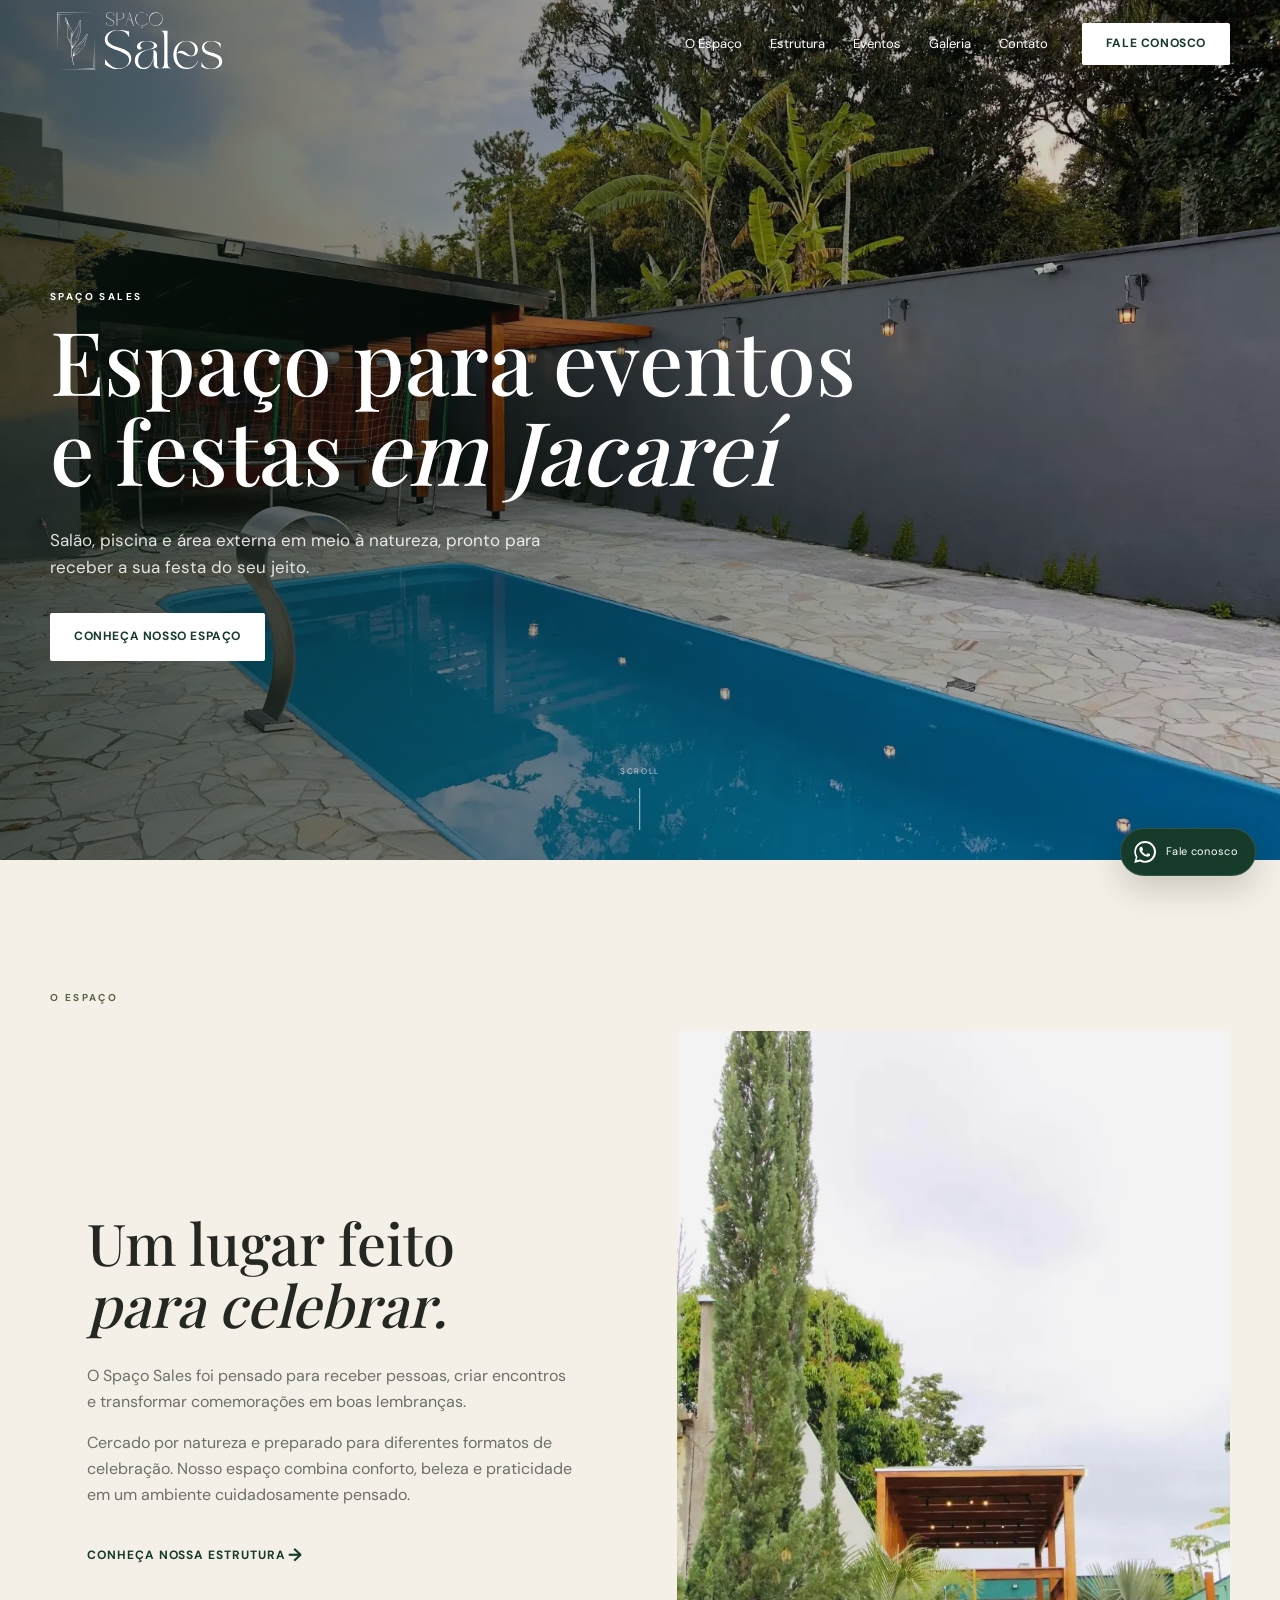
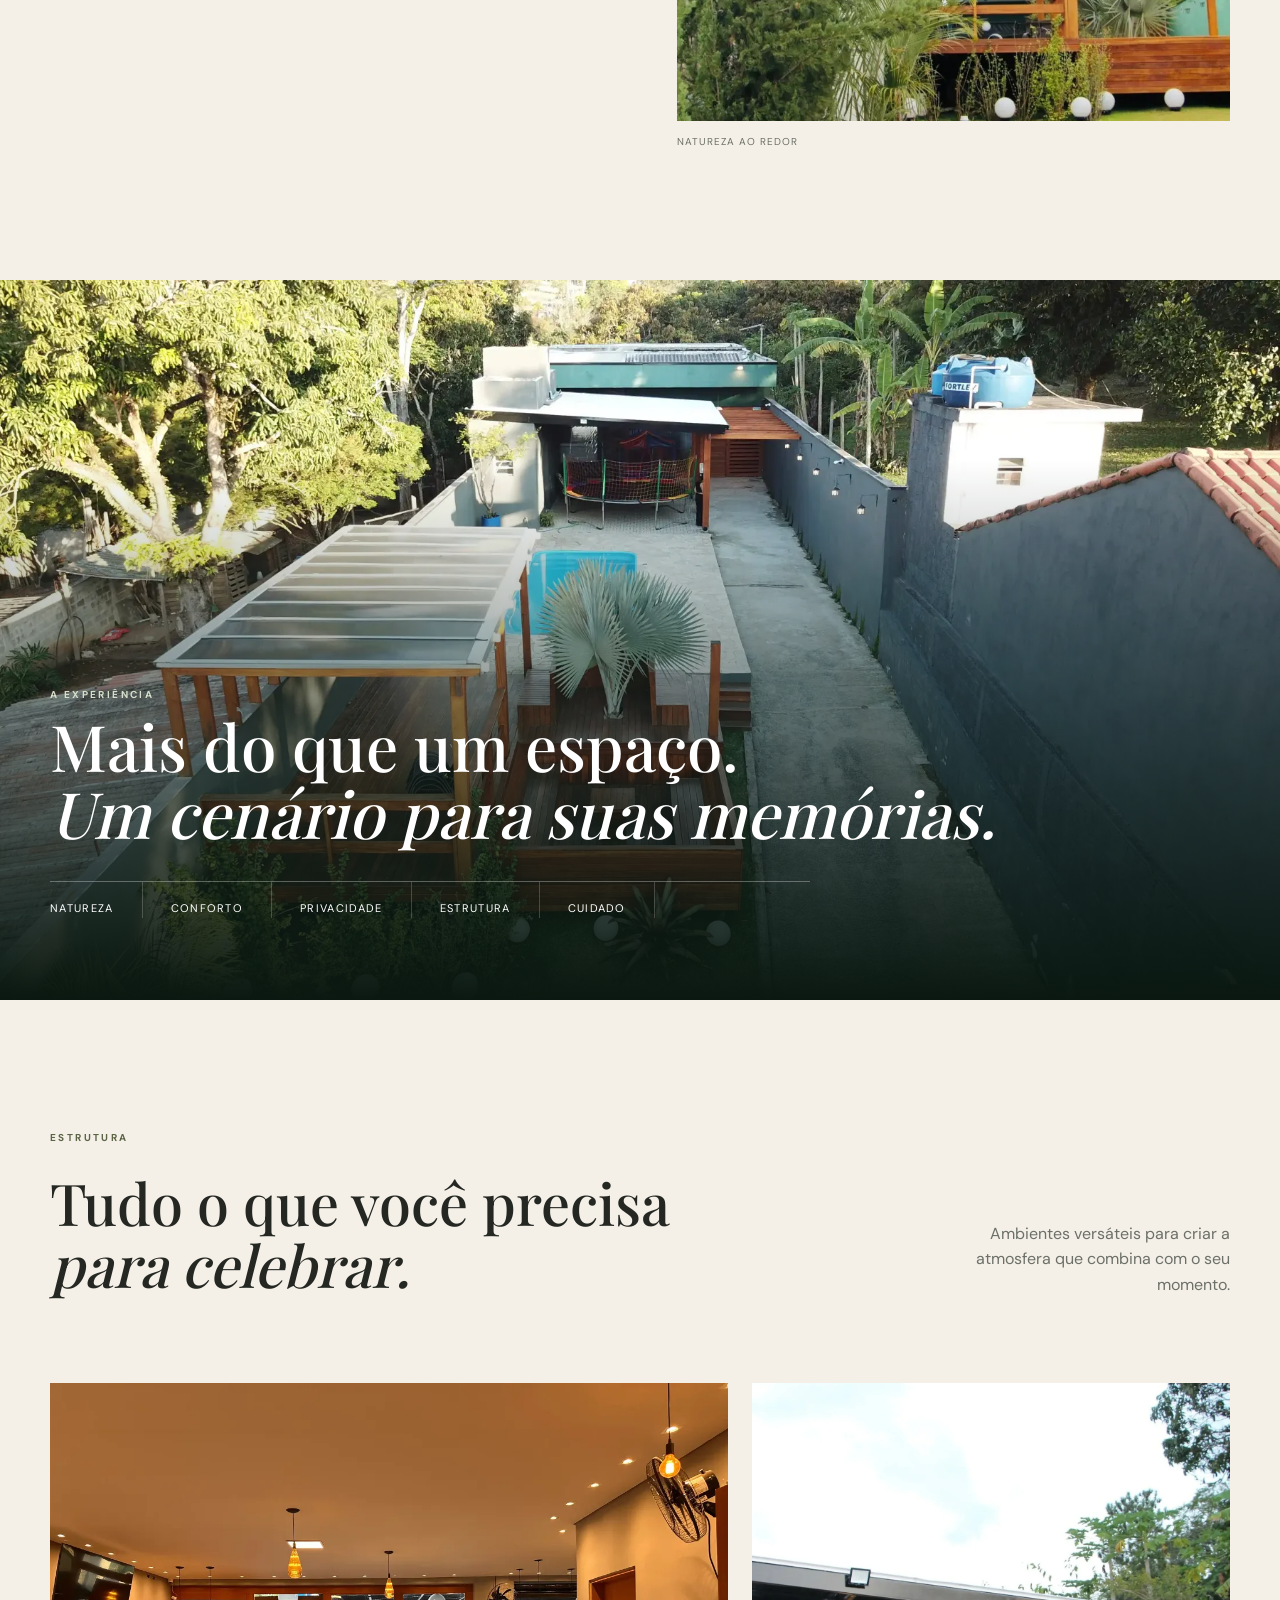
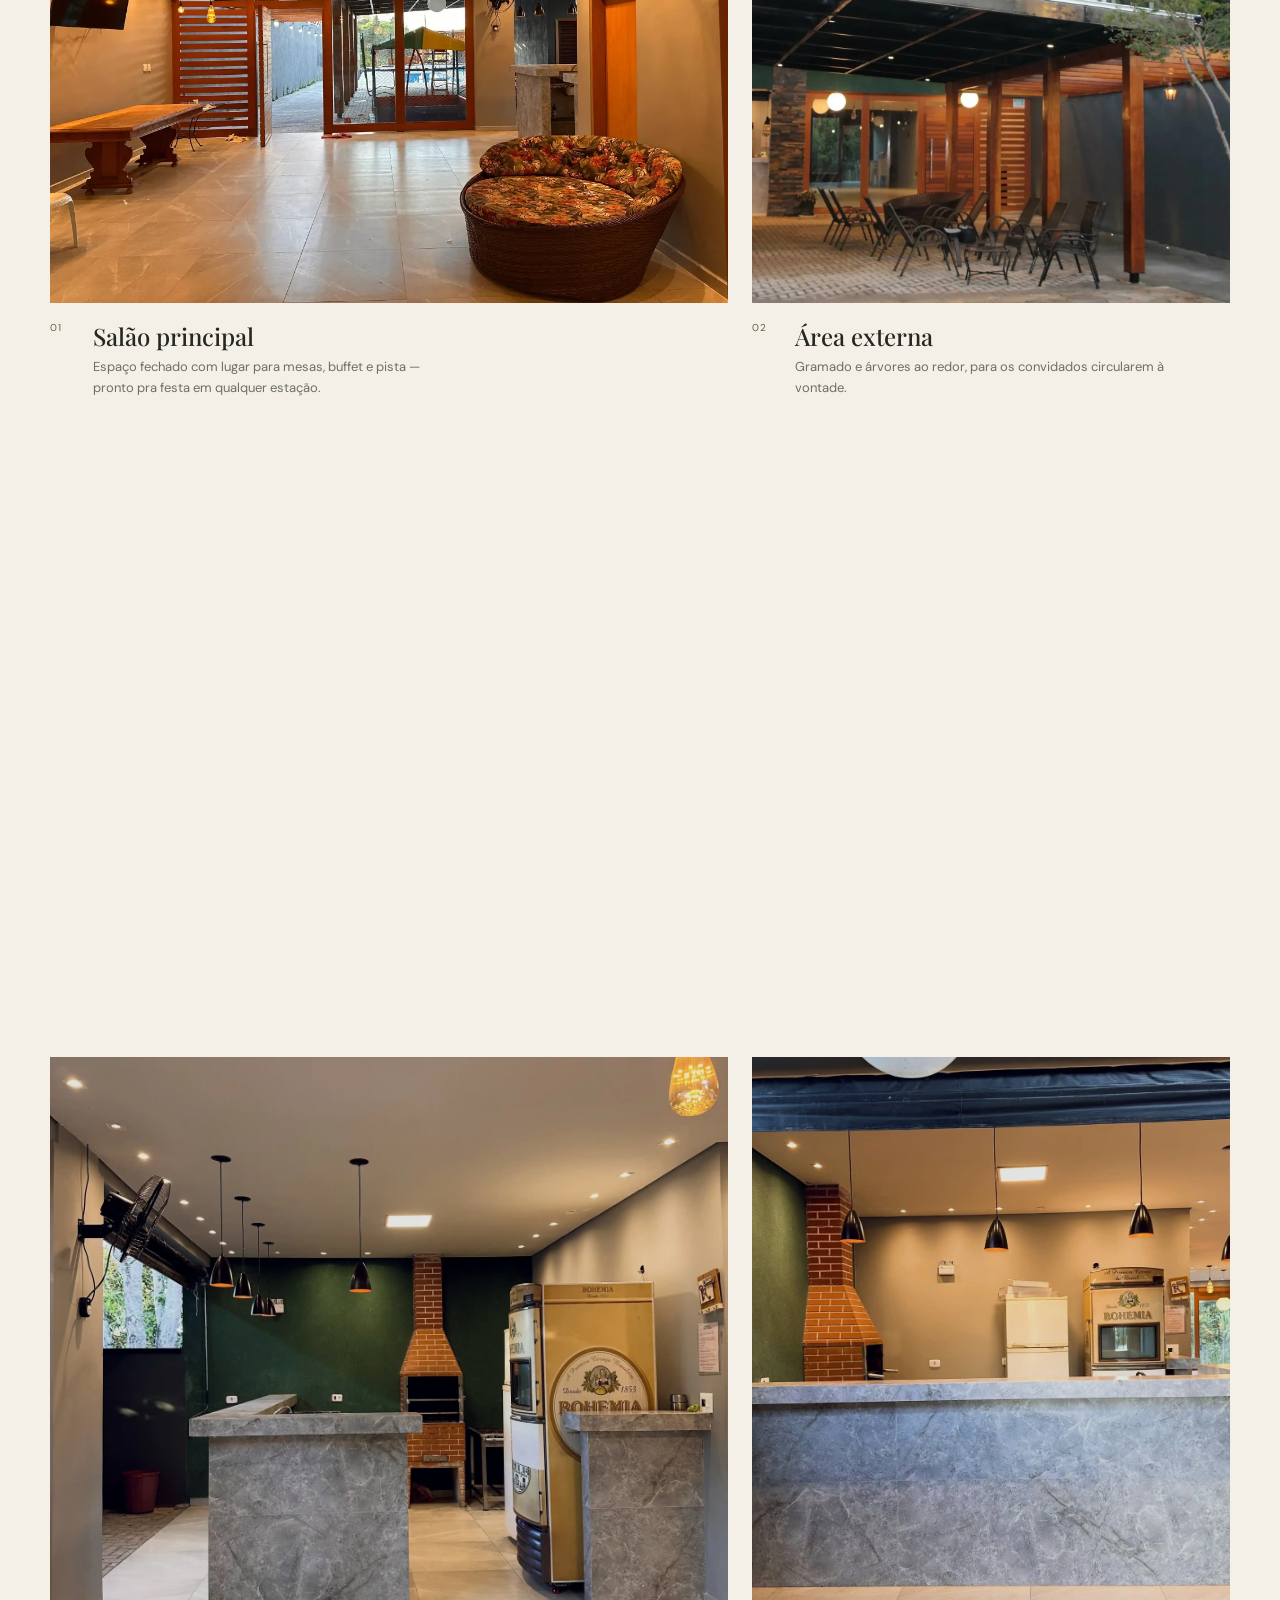
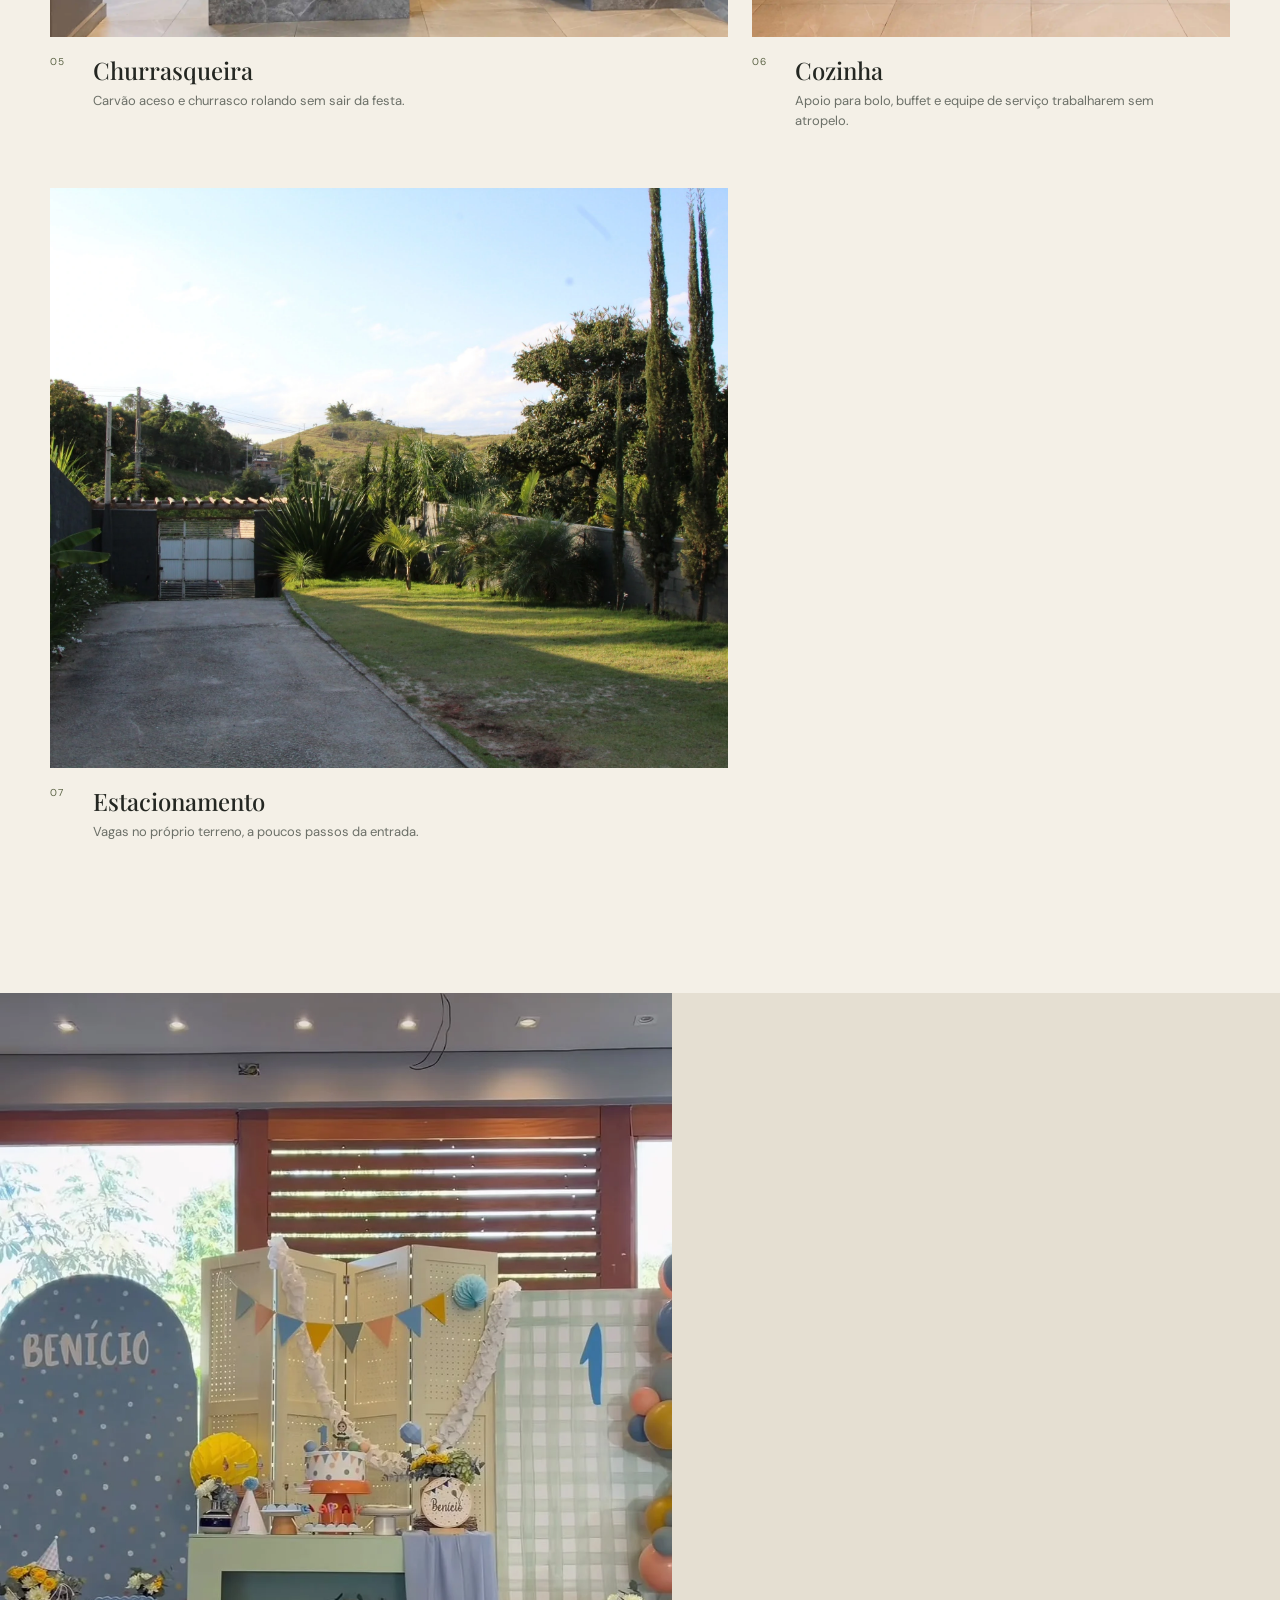
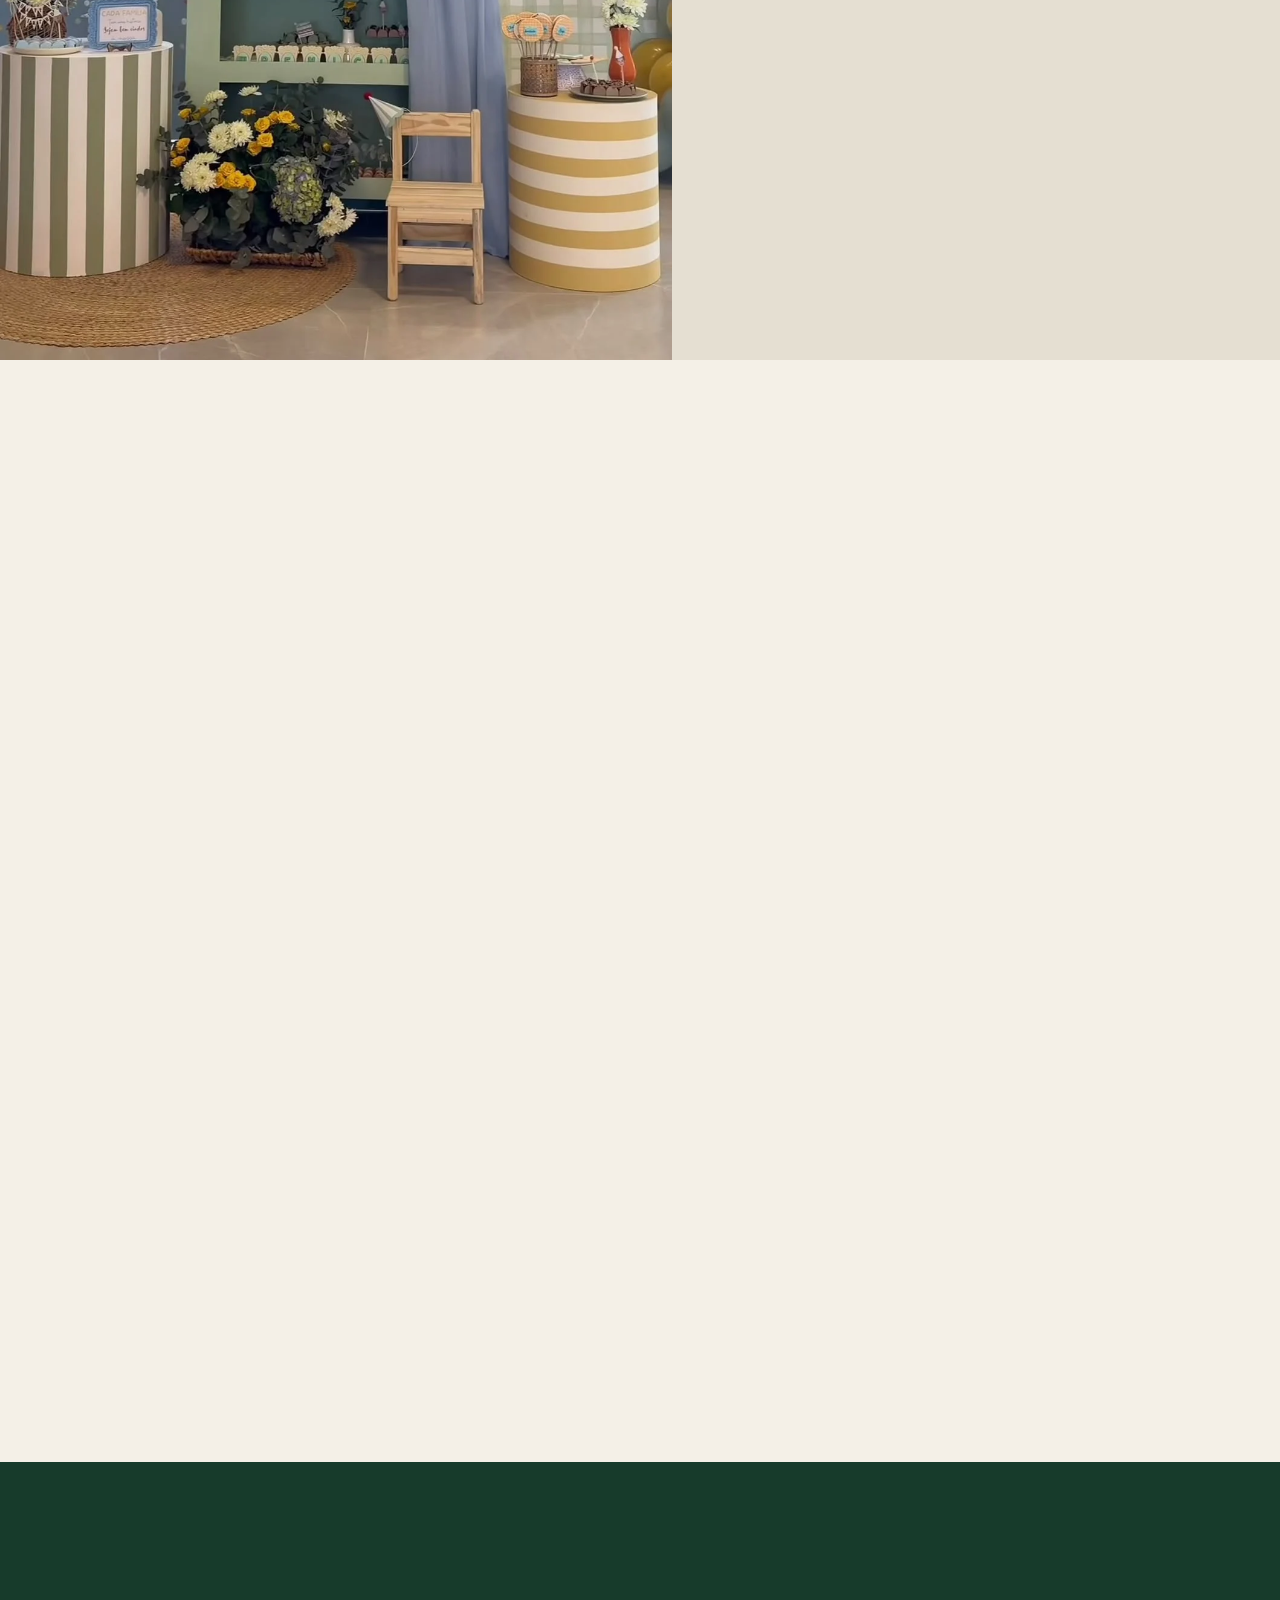
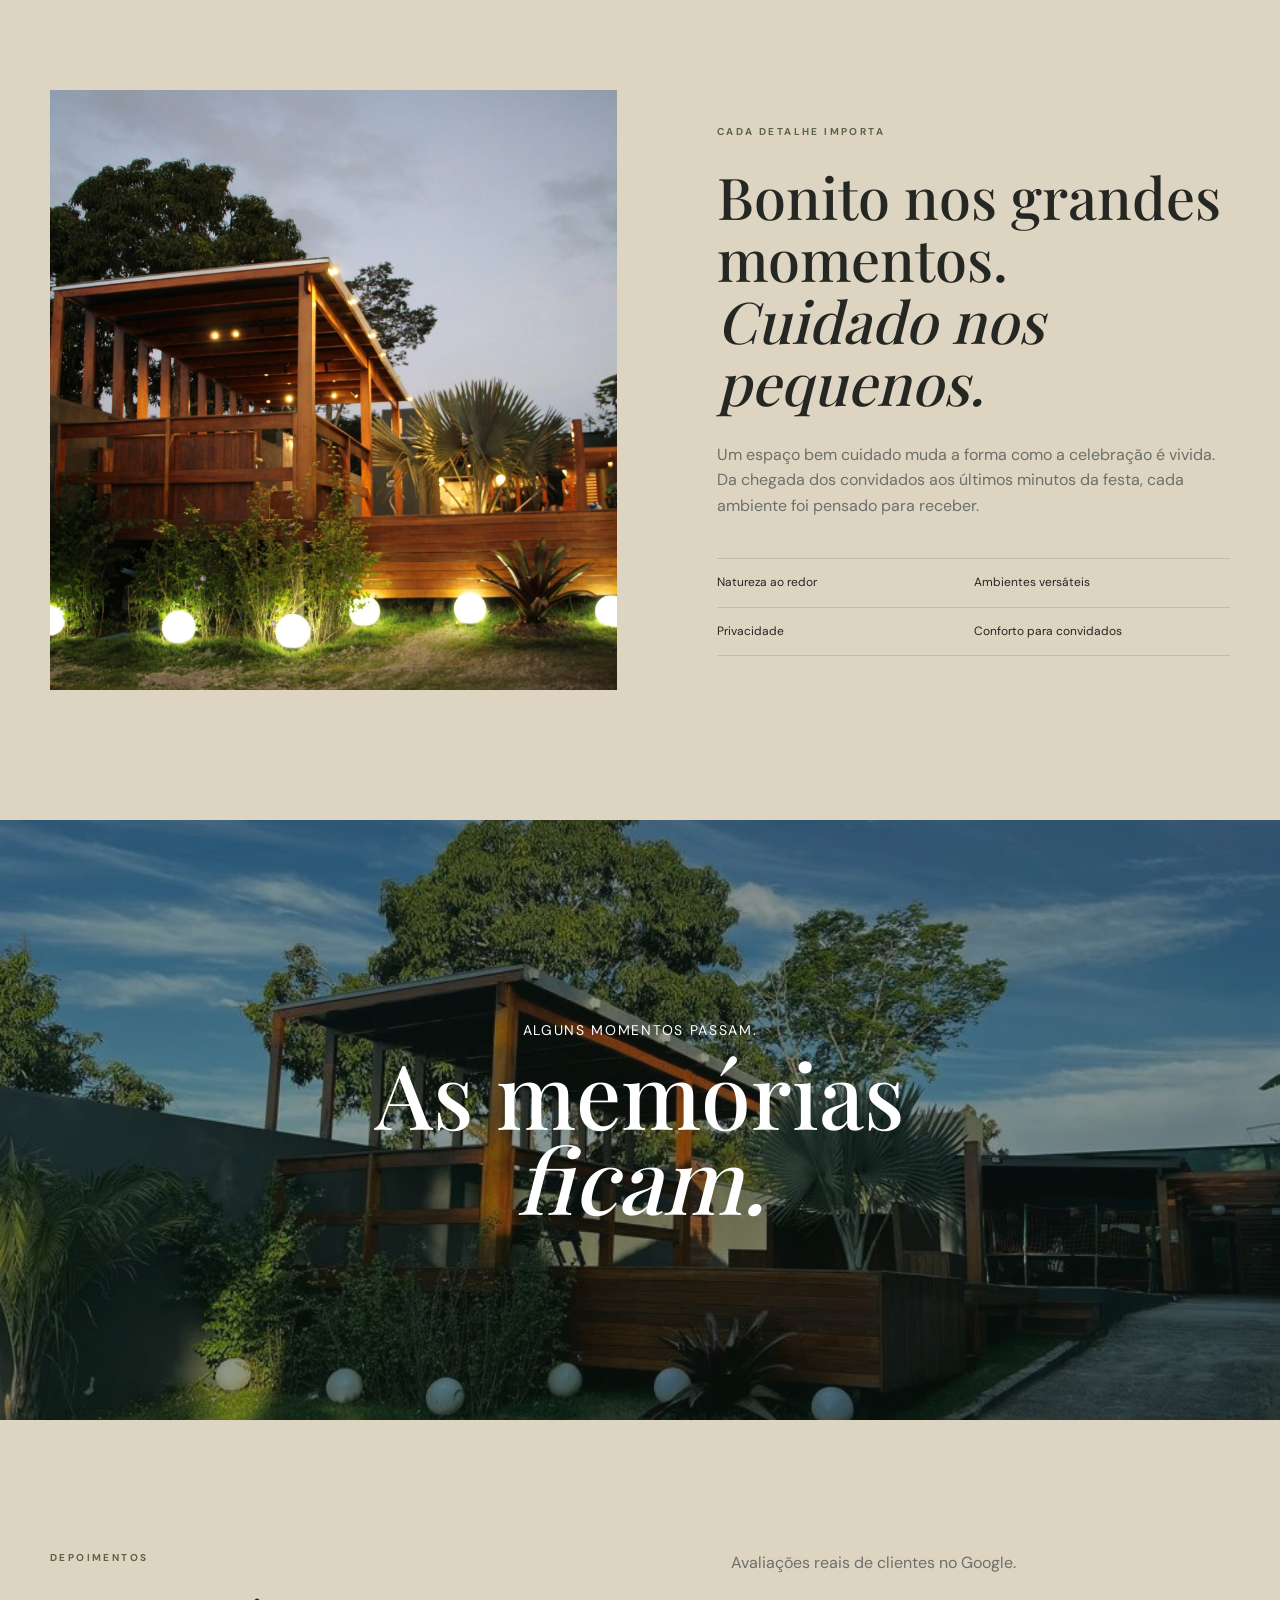
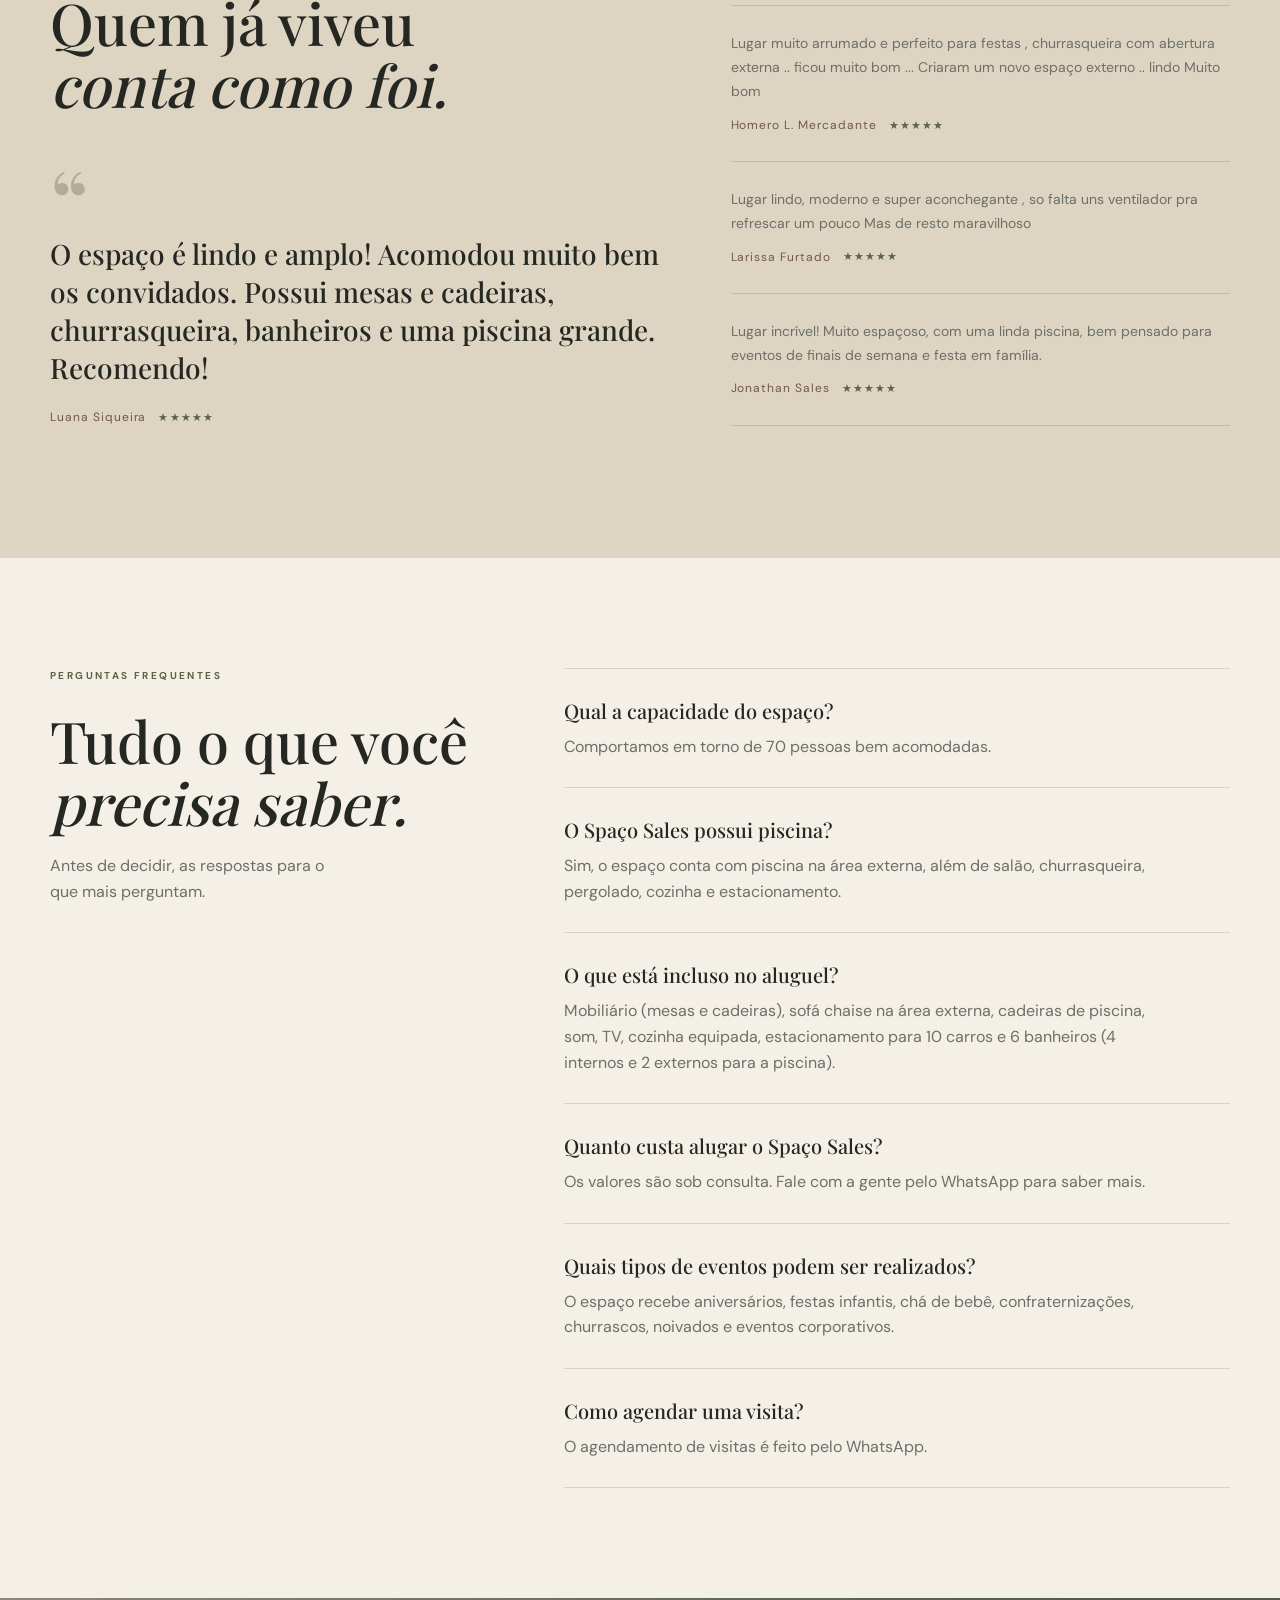
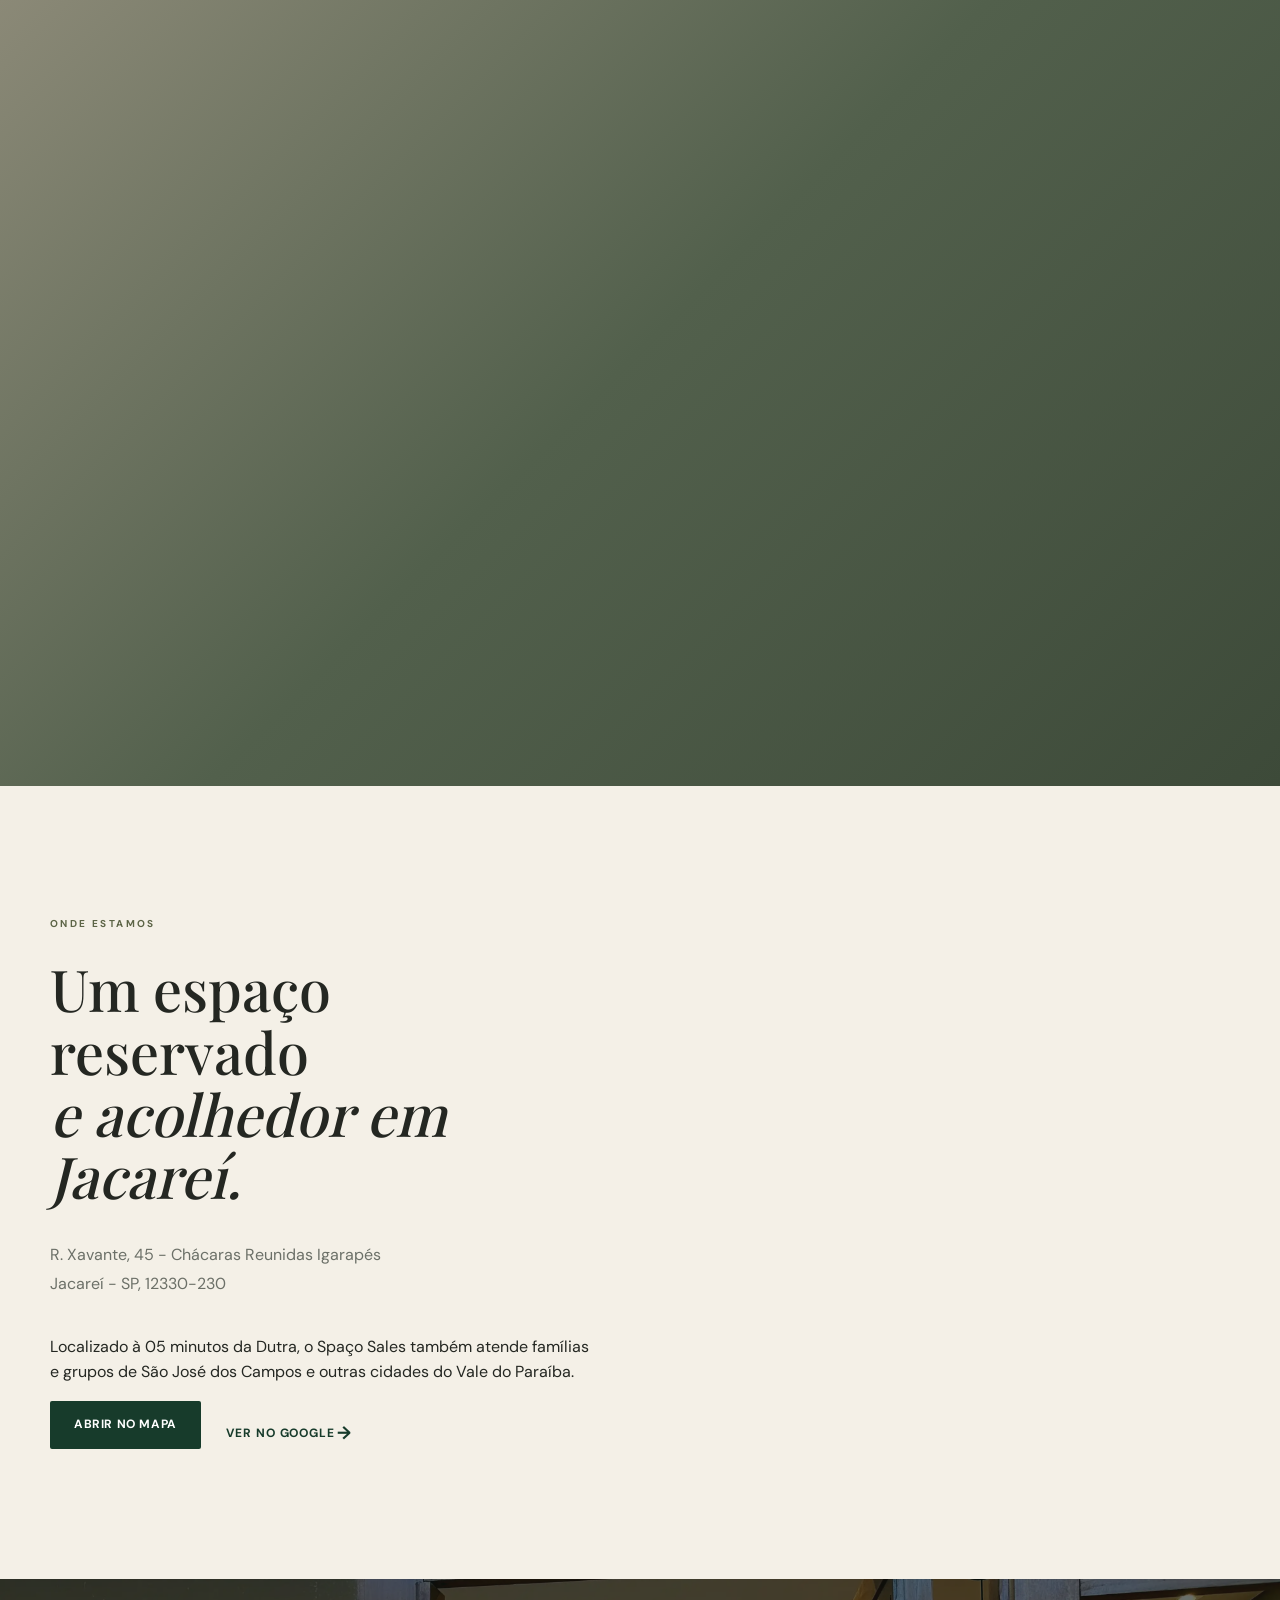
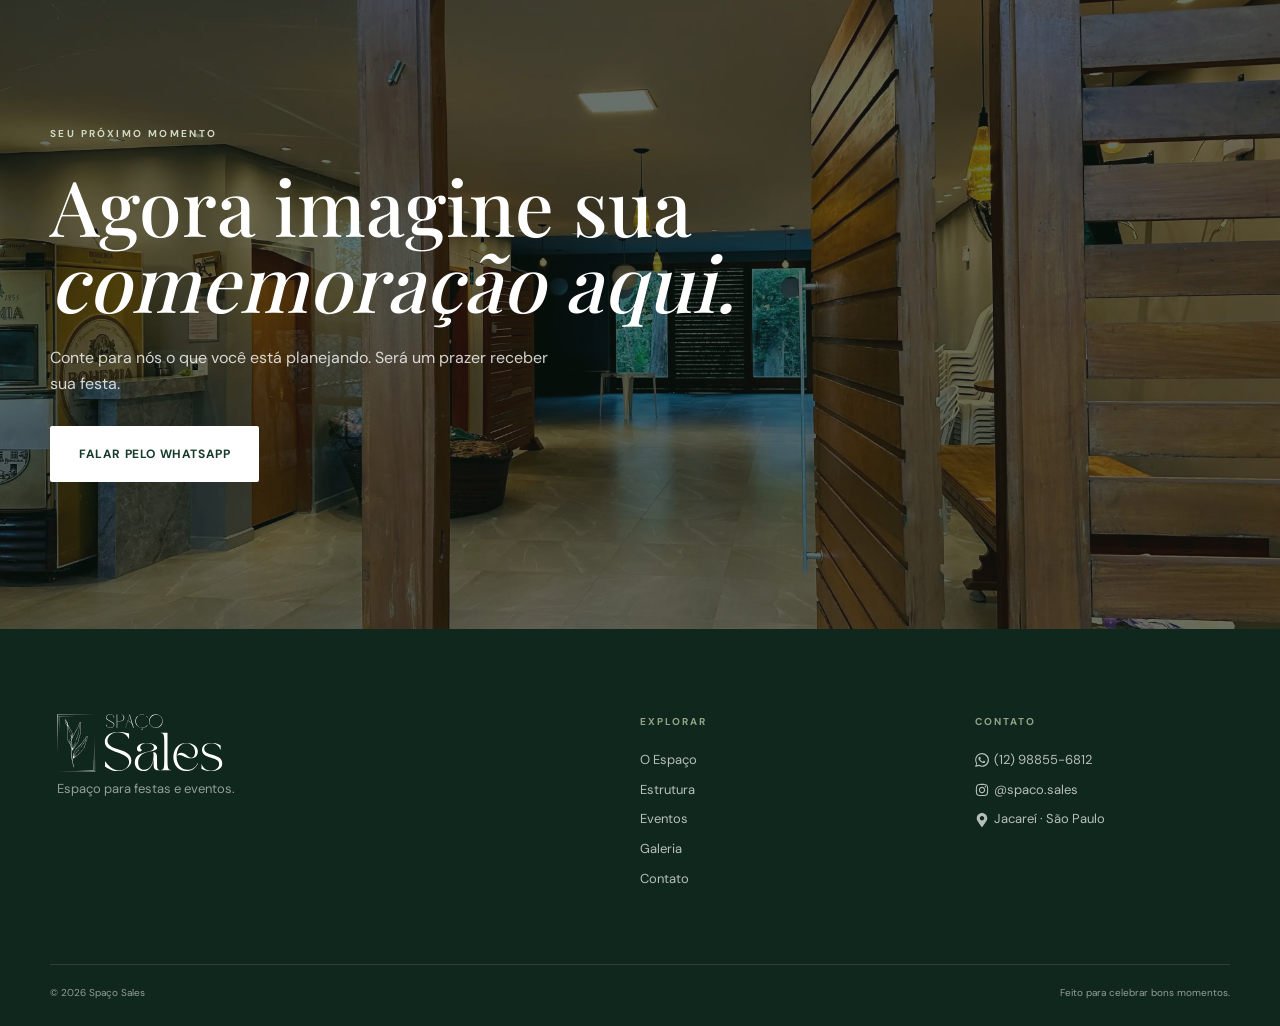
==== commit 9a750cf3: "reverte alteração do CSS" ====
--- a/index.html
+++ b/index.html
@@ -10,10 +10,8 @@
   <link rel="icon" type="image/svg+xml" href="assets/img/logos/svg/logo-verde.svg">
   <link rel="icon" type="image/png" href="assets/img/logos/png/logo-verde.png">
   <link rel="apple-touch-icon" href="assets/img/logos/png/logo-verde-com-fundo.png">
-  <link rel="stylesheet" href="assets/css/styles.css" media="print" onload="this.media='all'">
-  <noscript><link rel="stylesheet" href="assets/css/styles.css"></noscript>
-  <link rel="stylesheet" href="assets/css/map.css" media="print" onload="this.media='all'">
-  <noscript><link rel="stylesheet" href="assets/css/map.css"></noscript>
+  <link rel="stylesheet" href="assets/css/styles.css">
+  <link rel="stylesheet" href="assets/css/map.css">
 
   <script async src="https://www.googletagmanager.com/gtag/js?id=G-GKCP70MKEM"></script>
   <script>
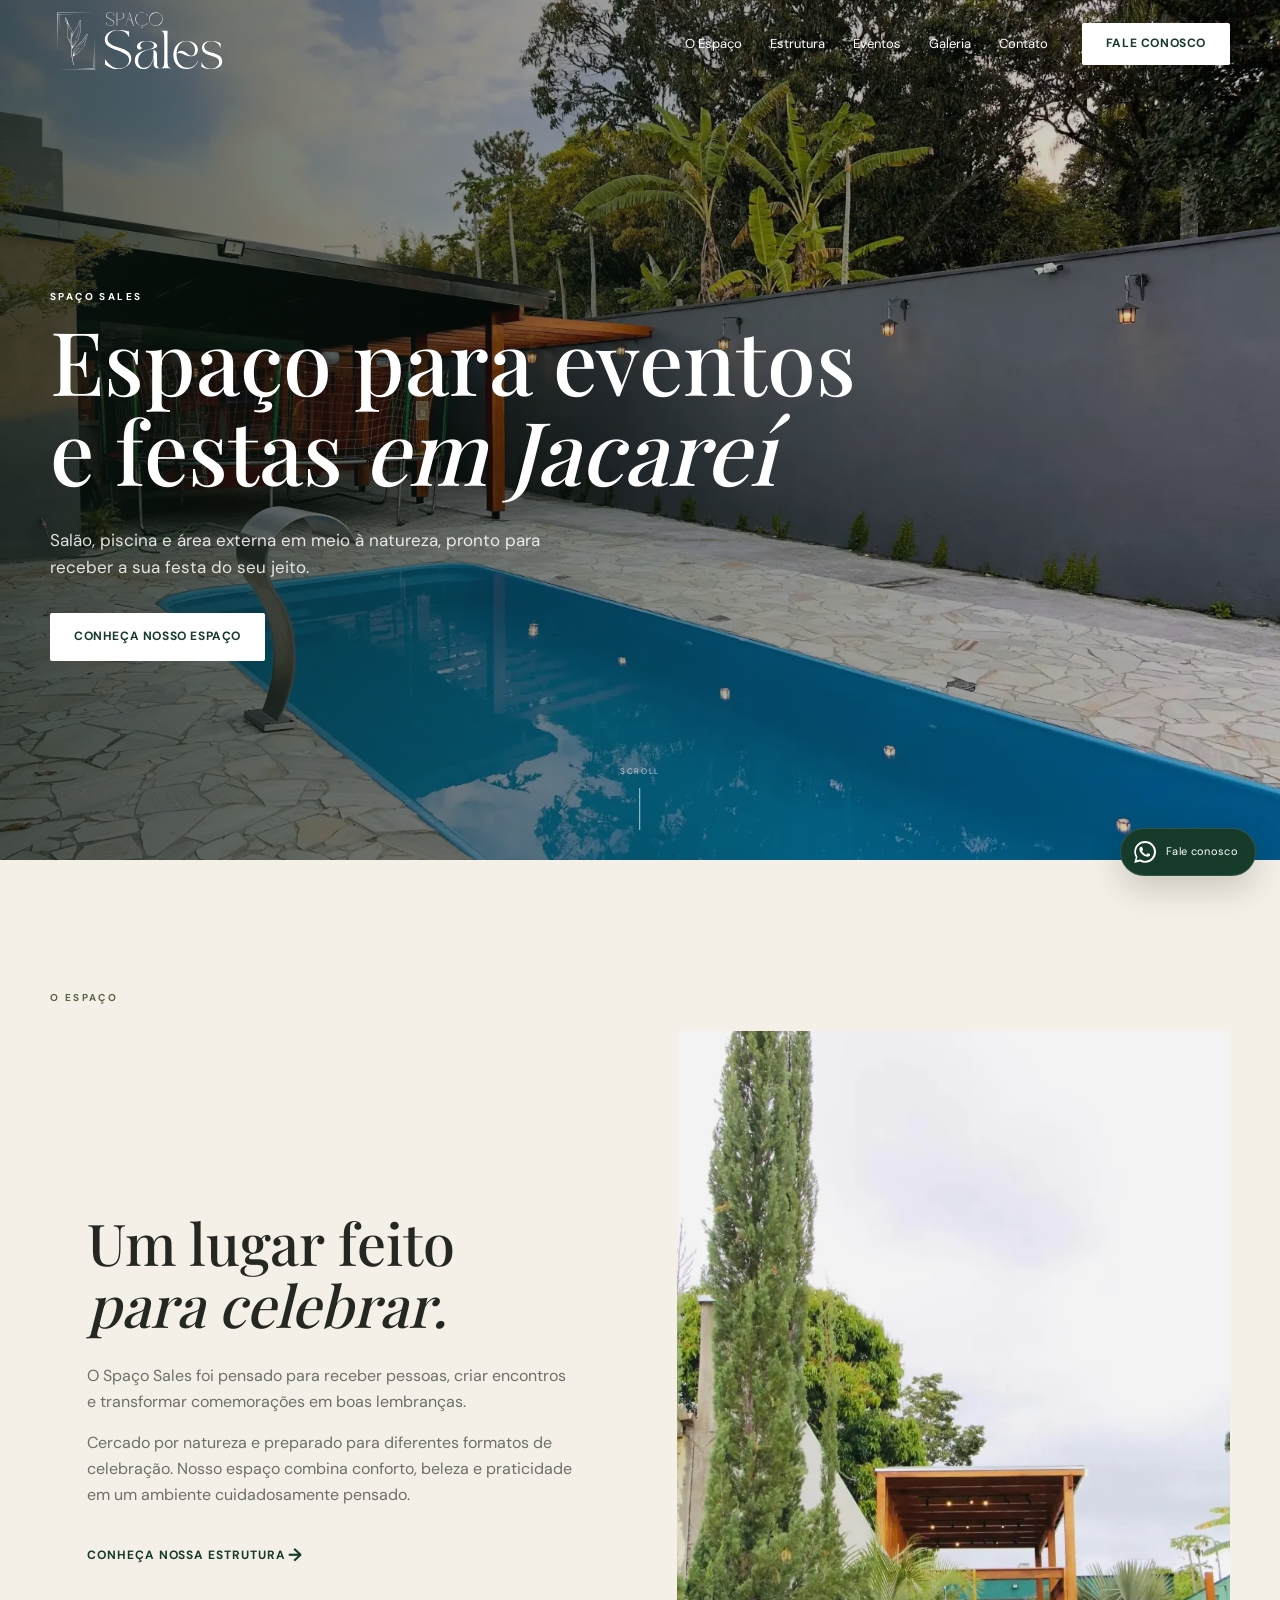
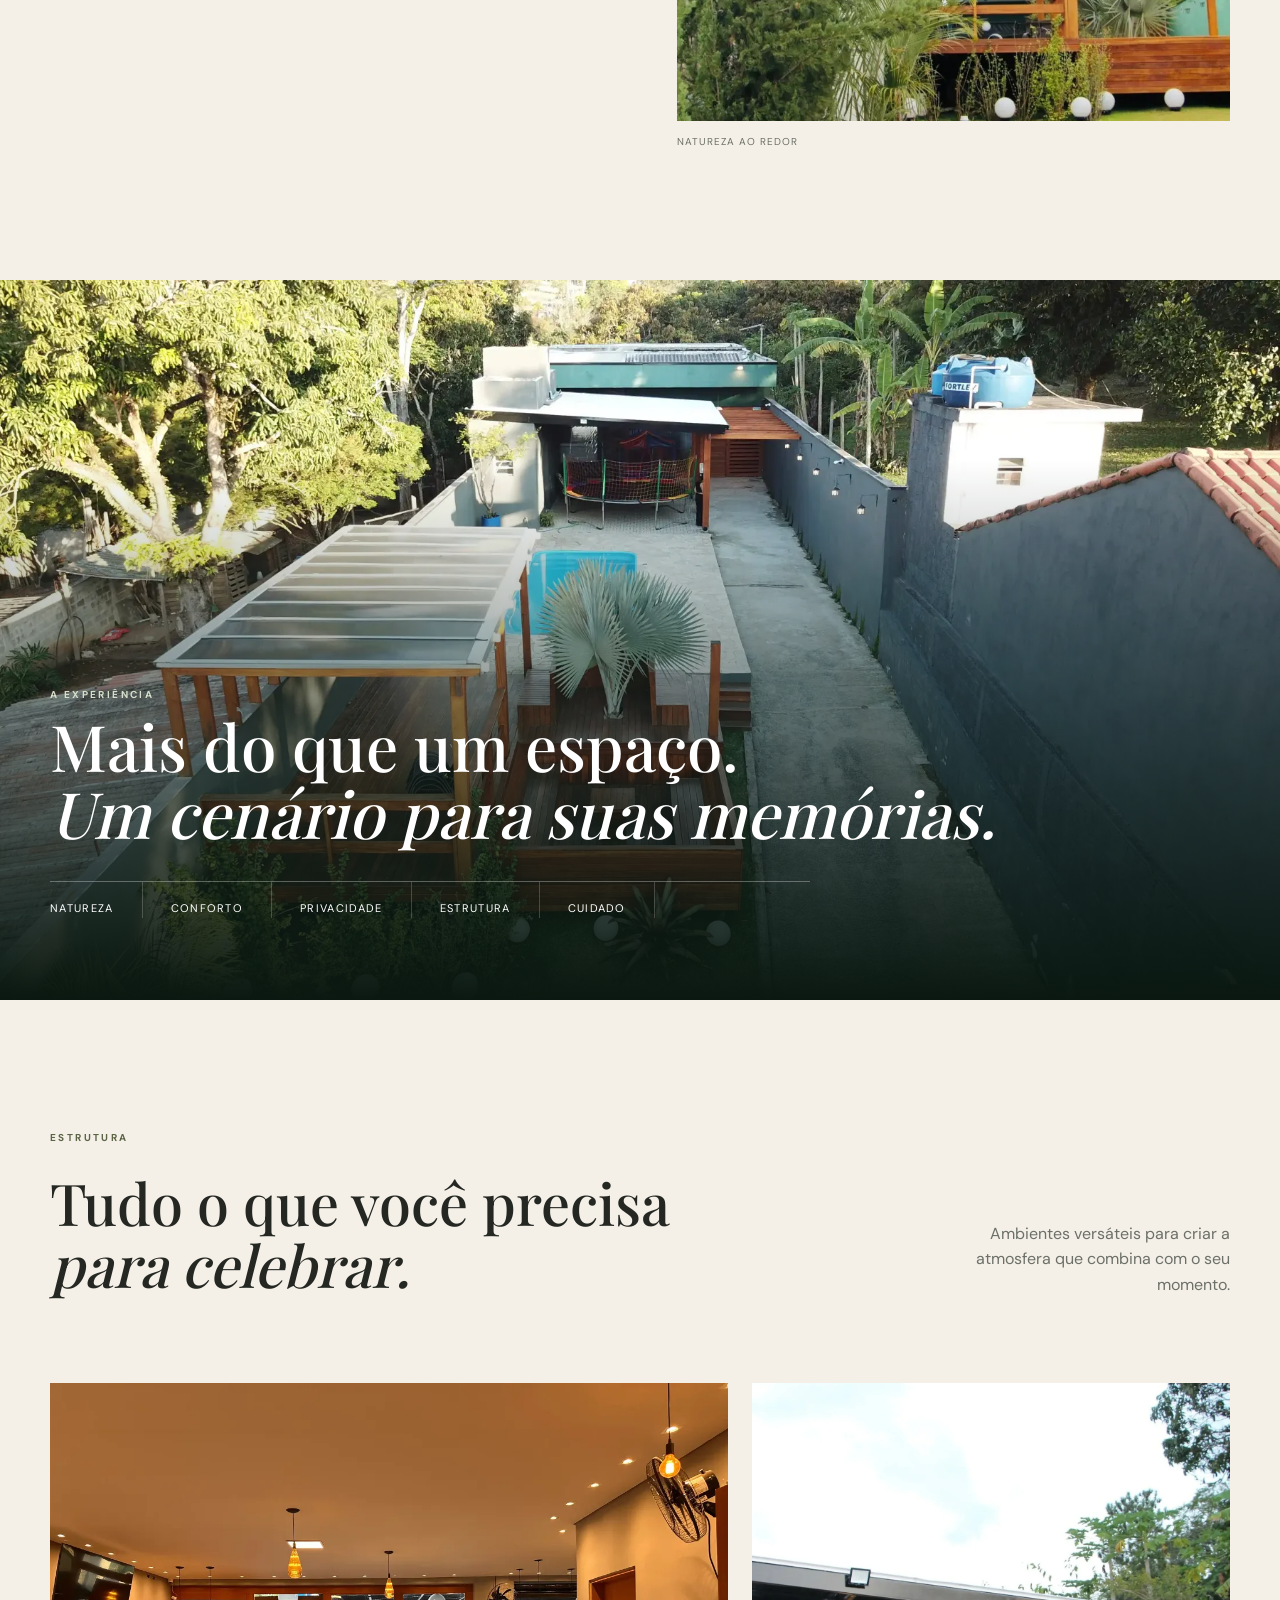
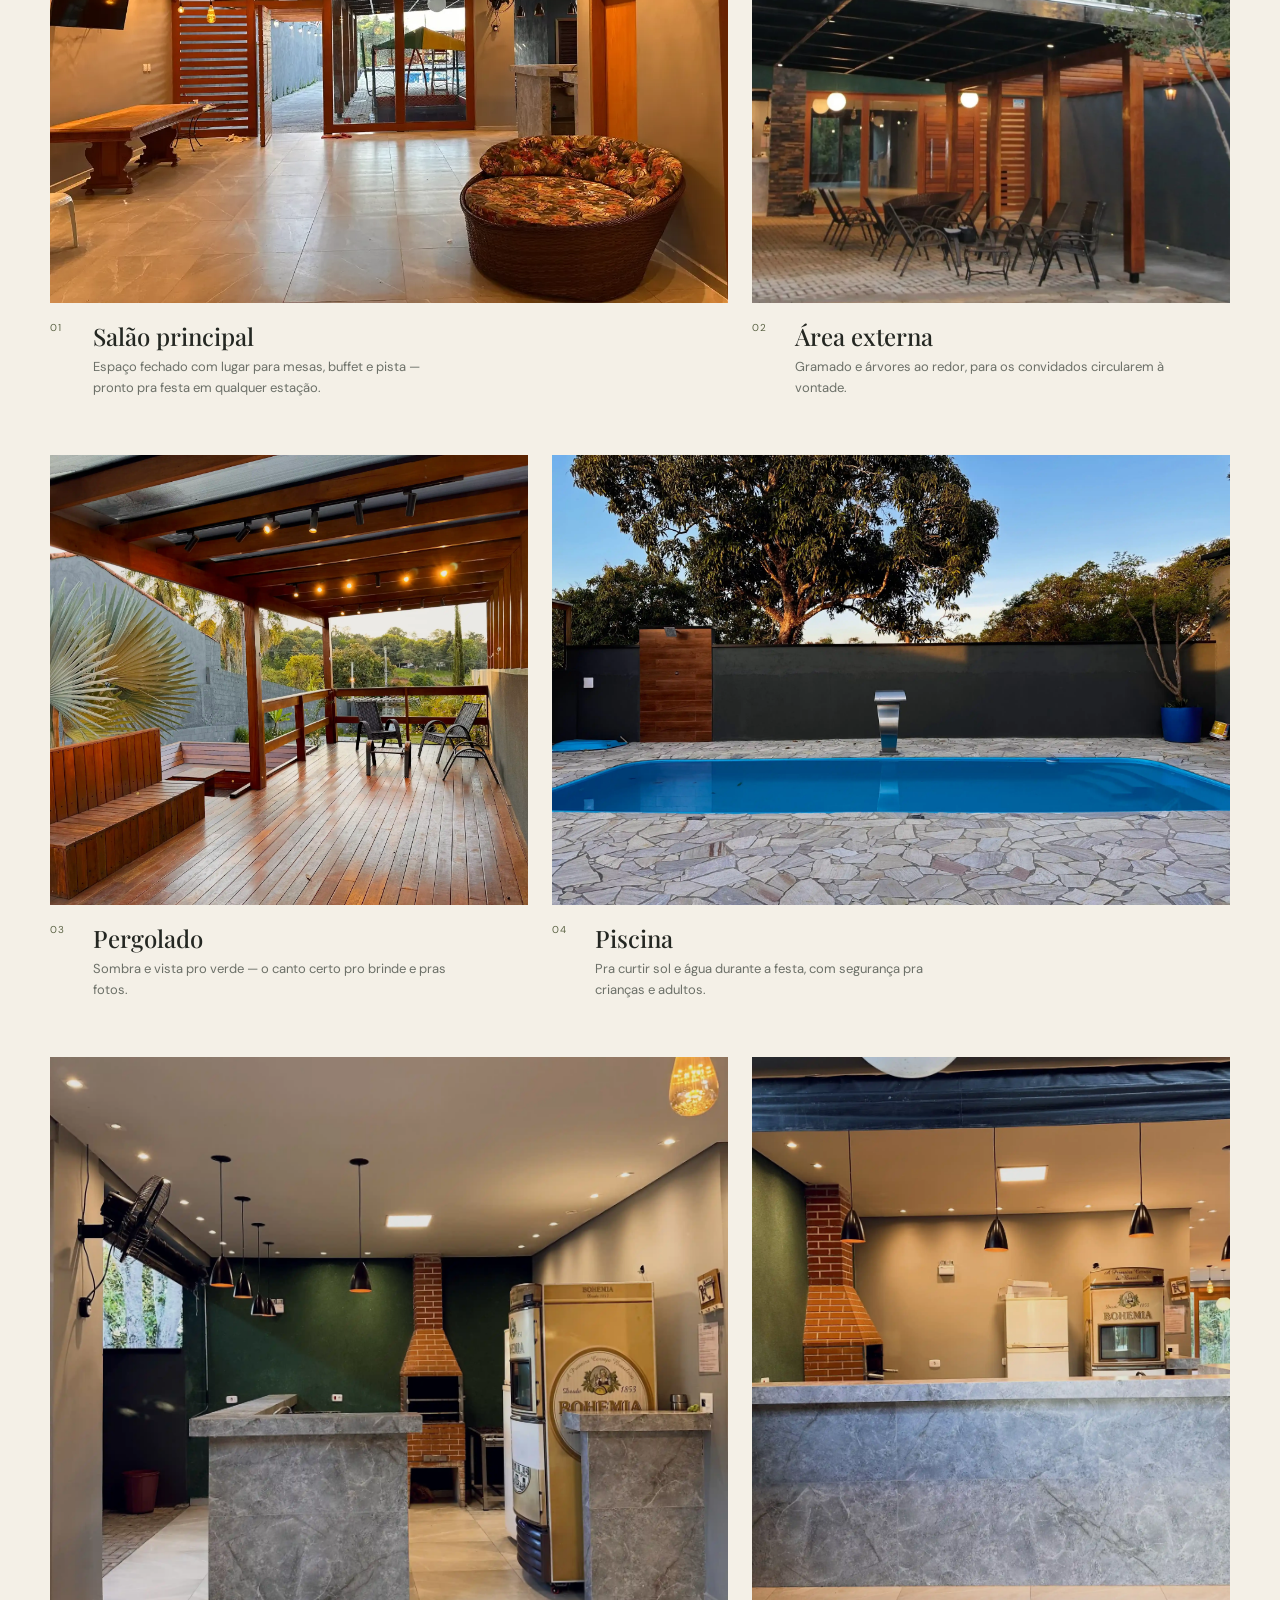
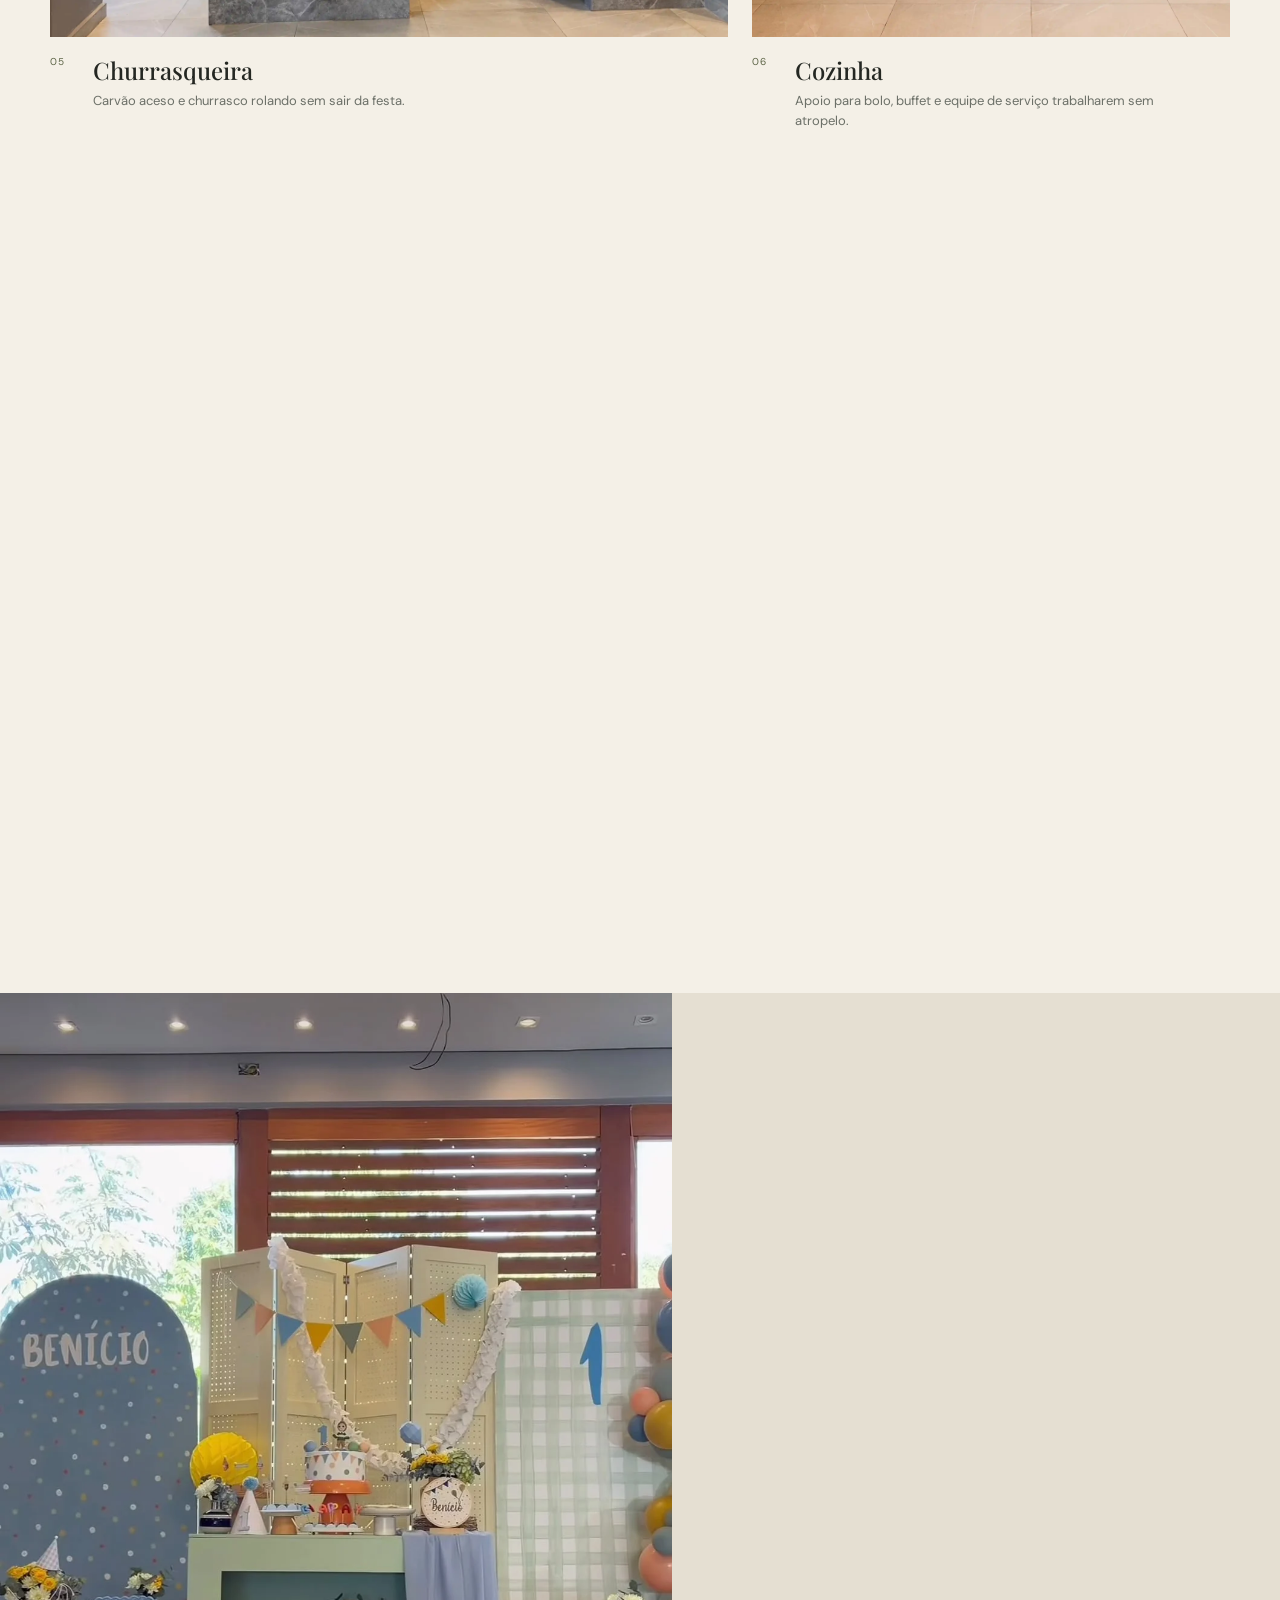
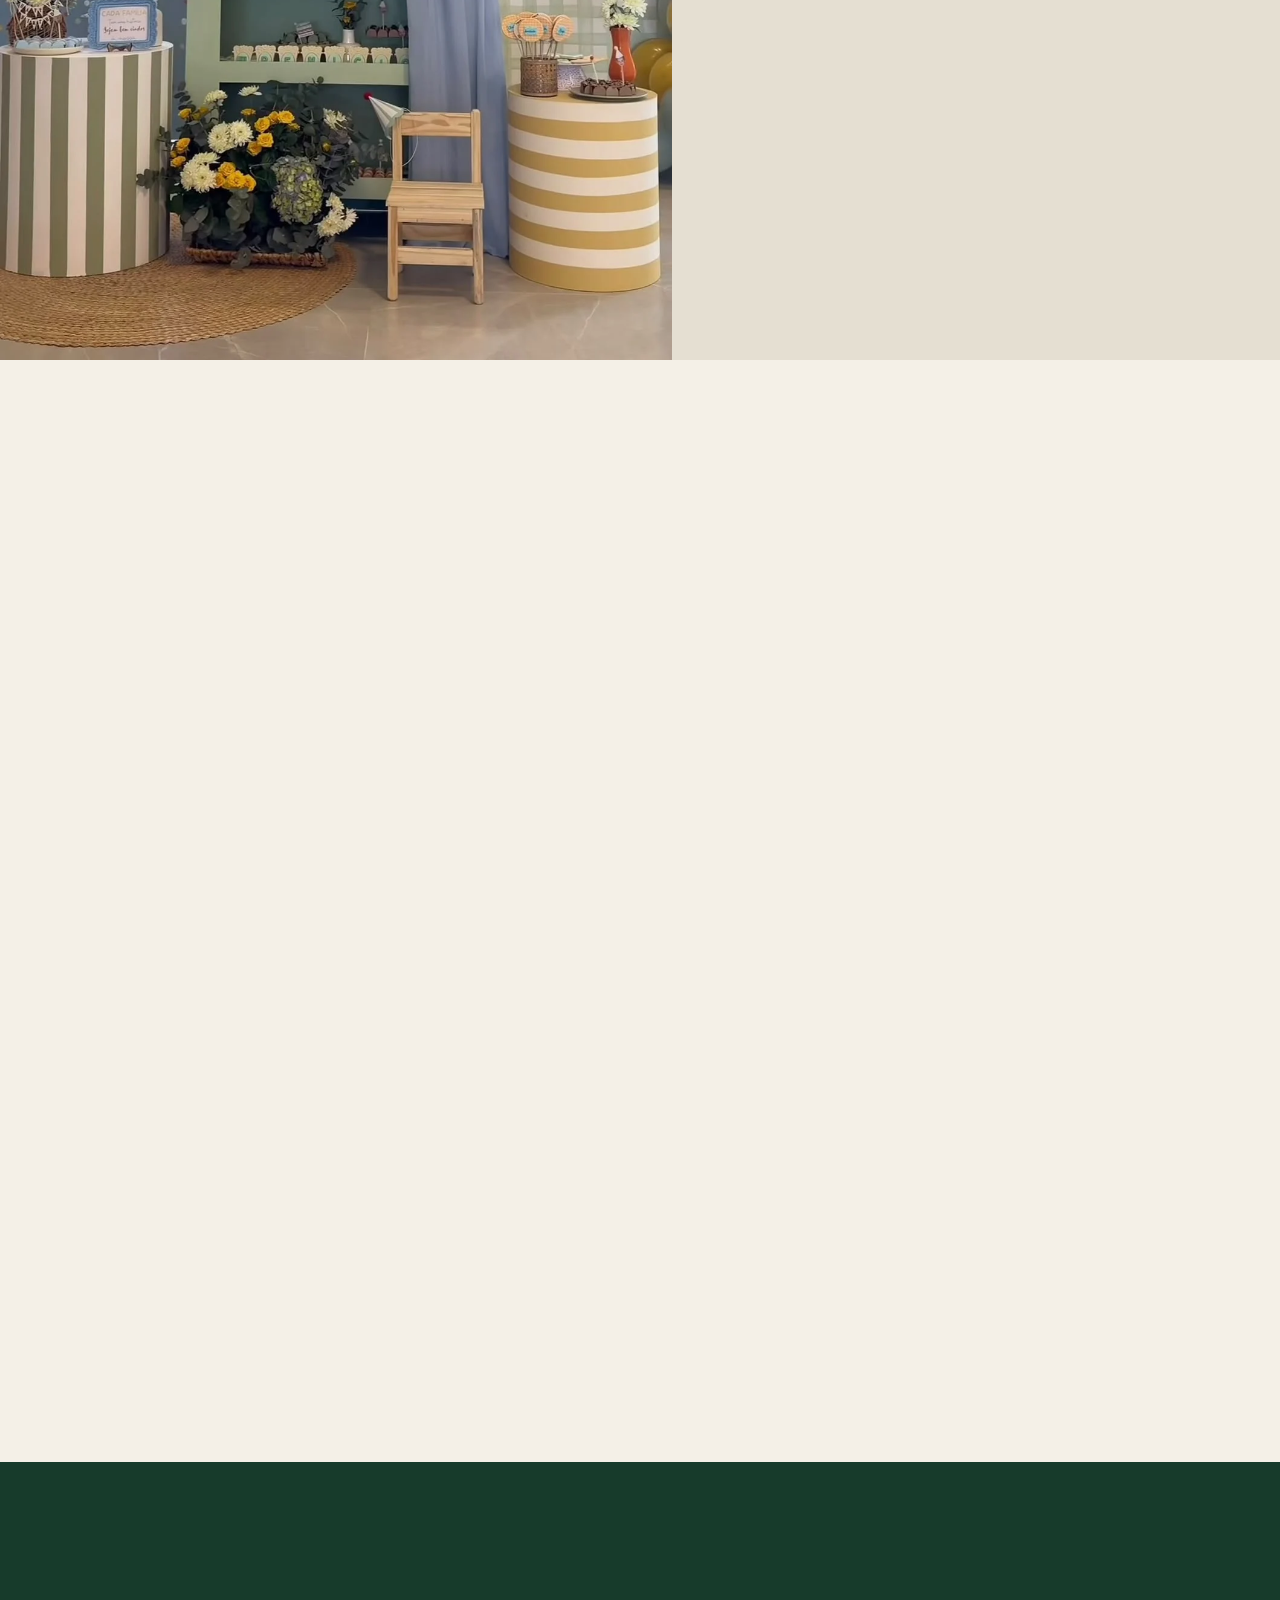
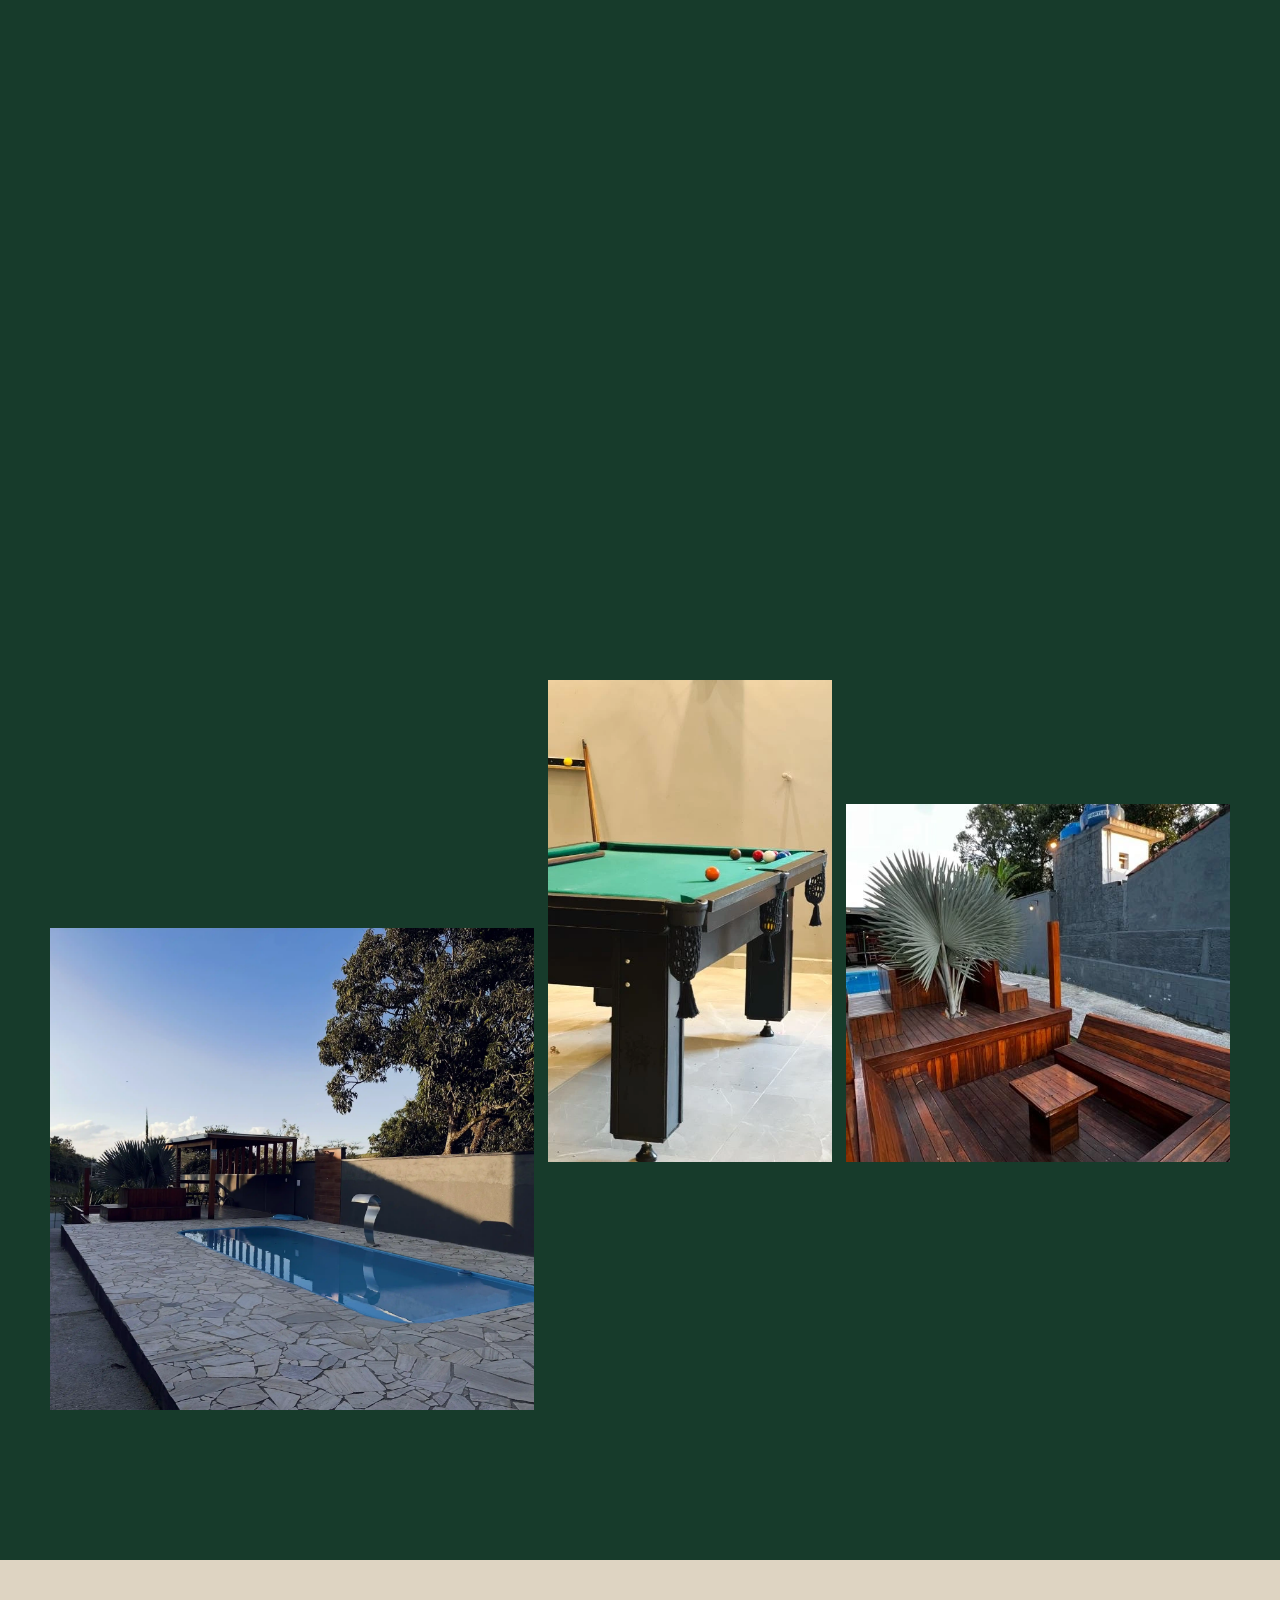
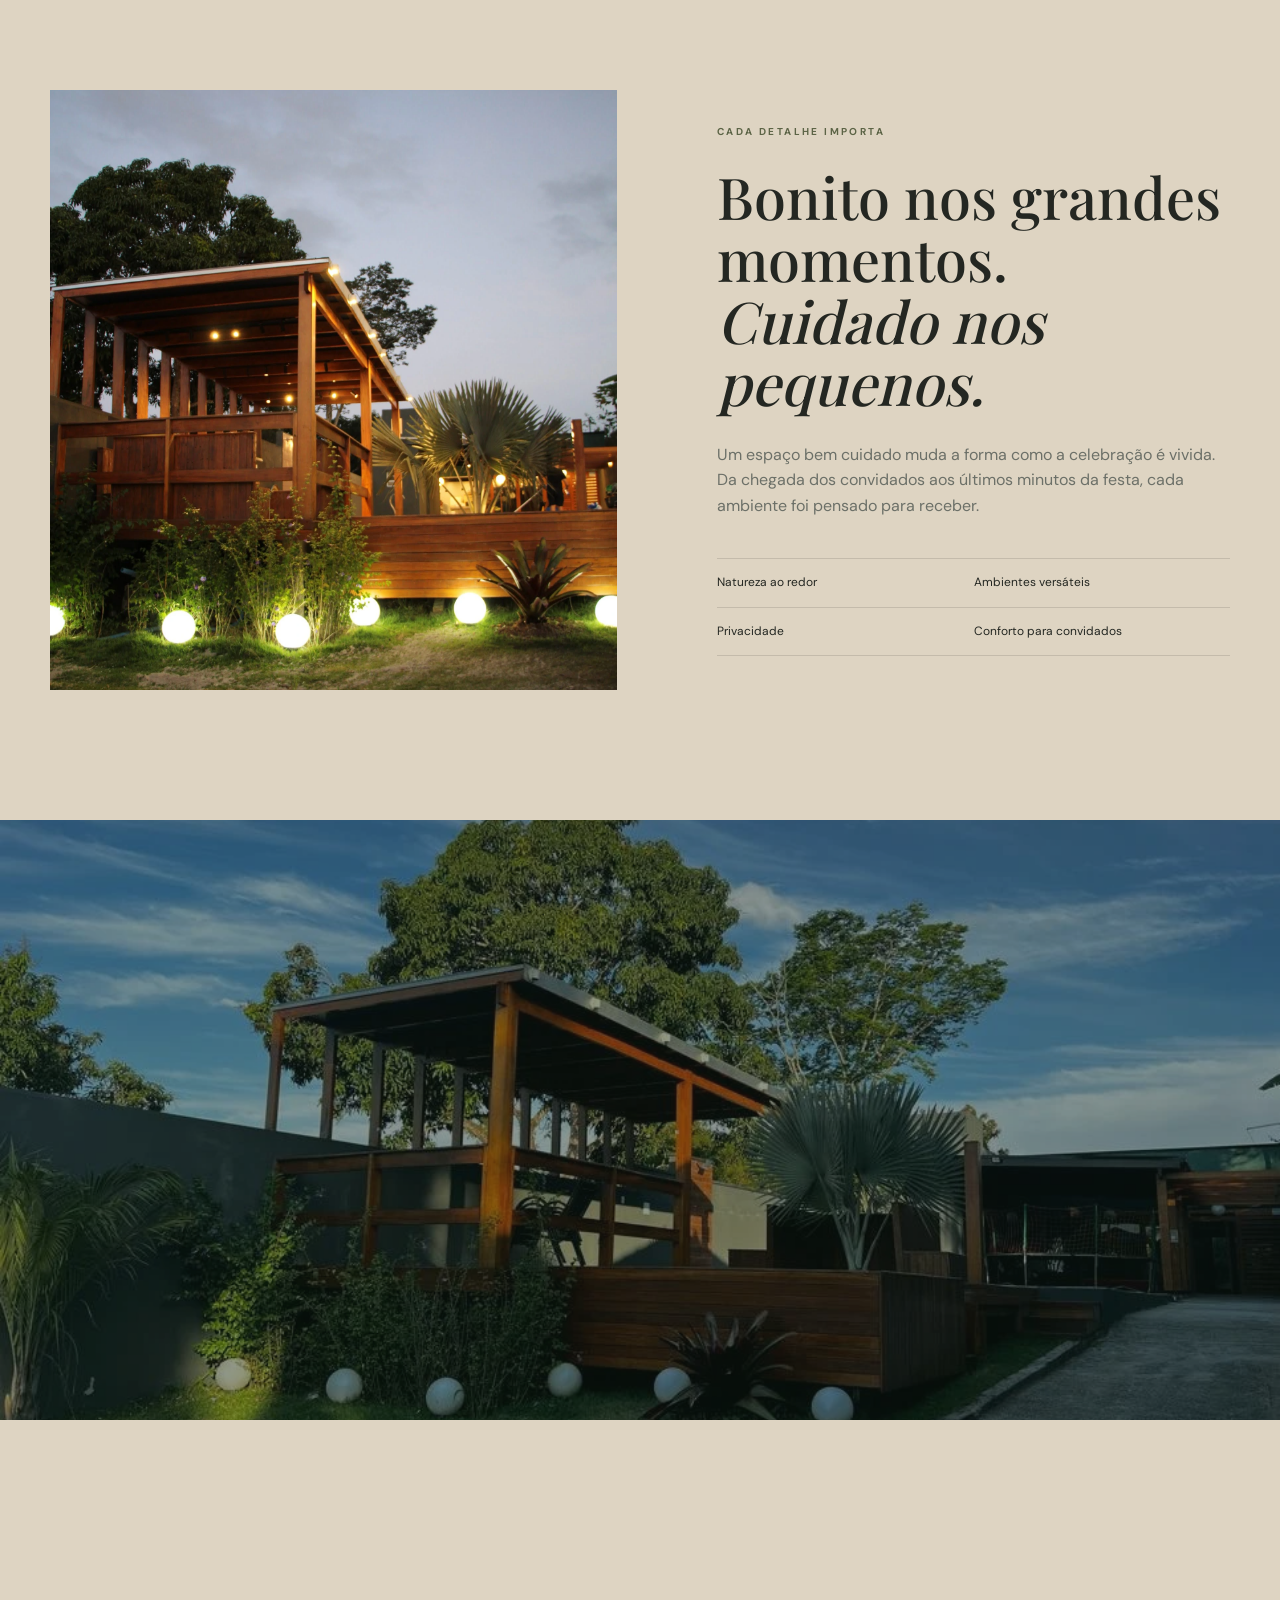
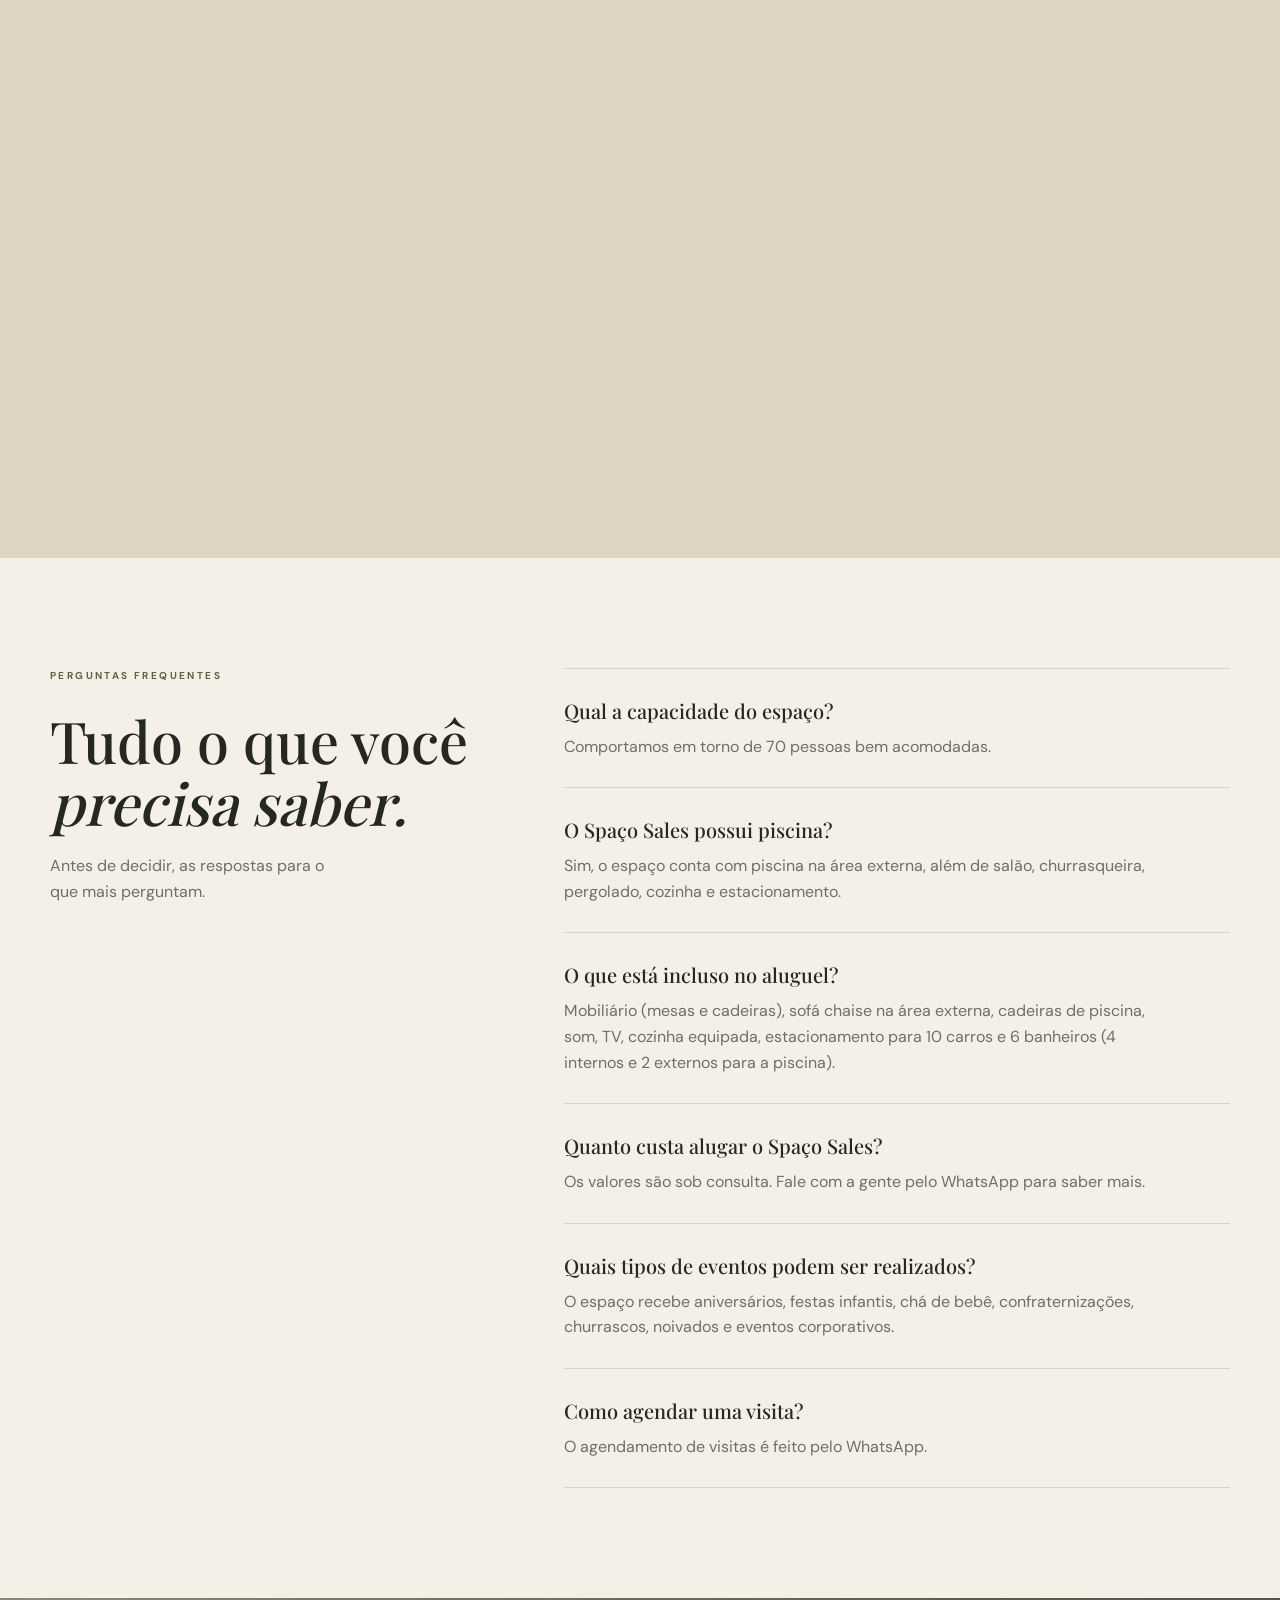
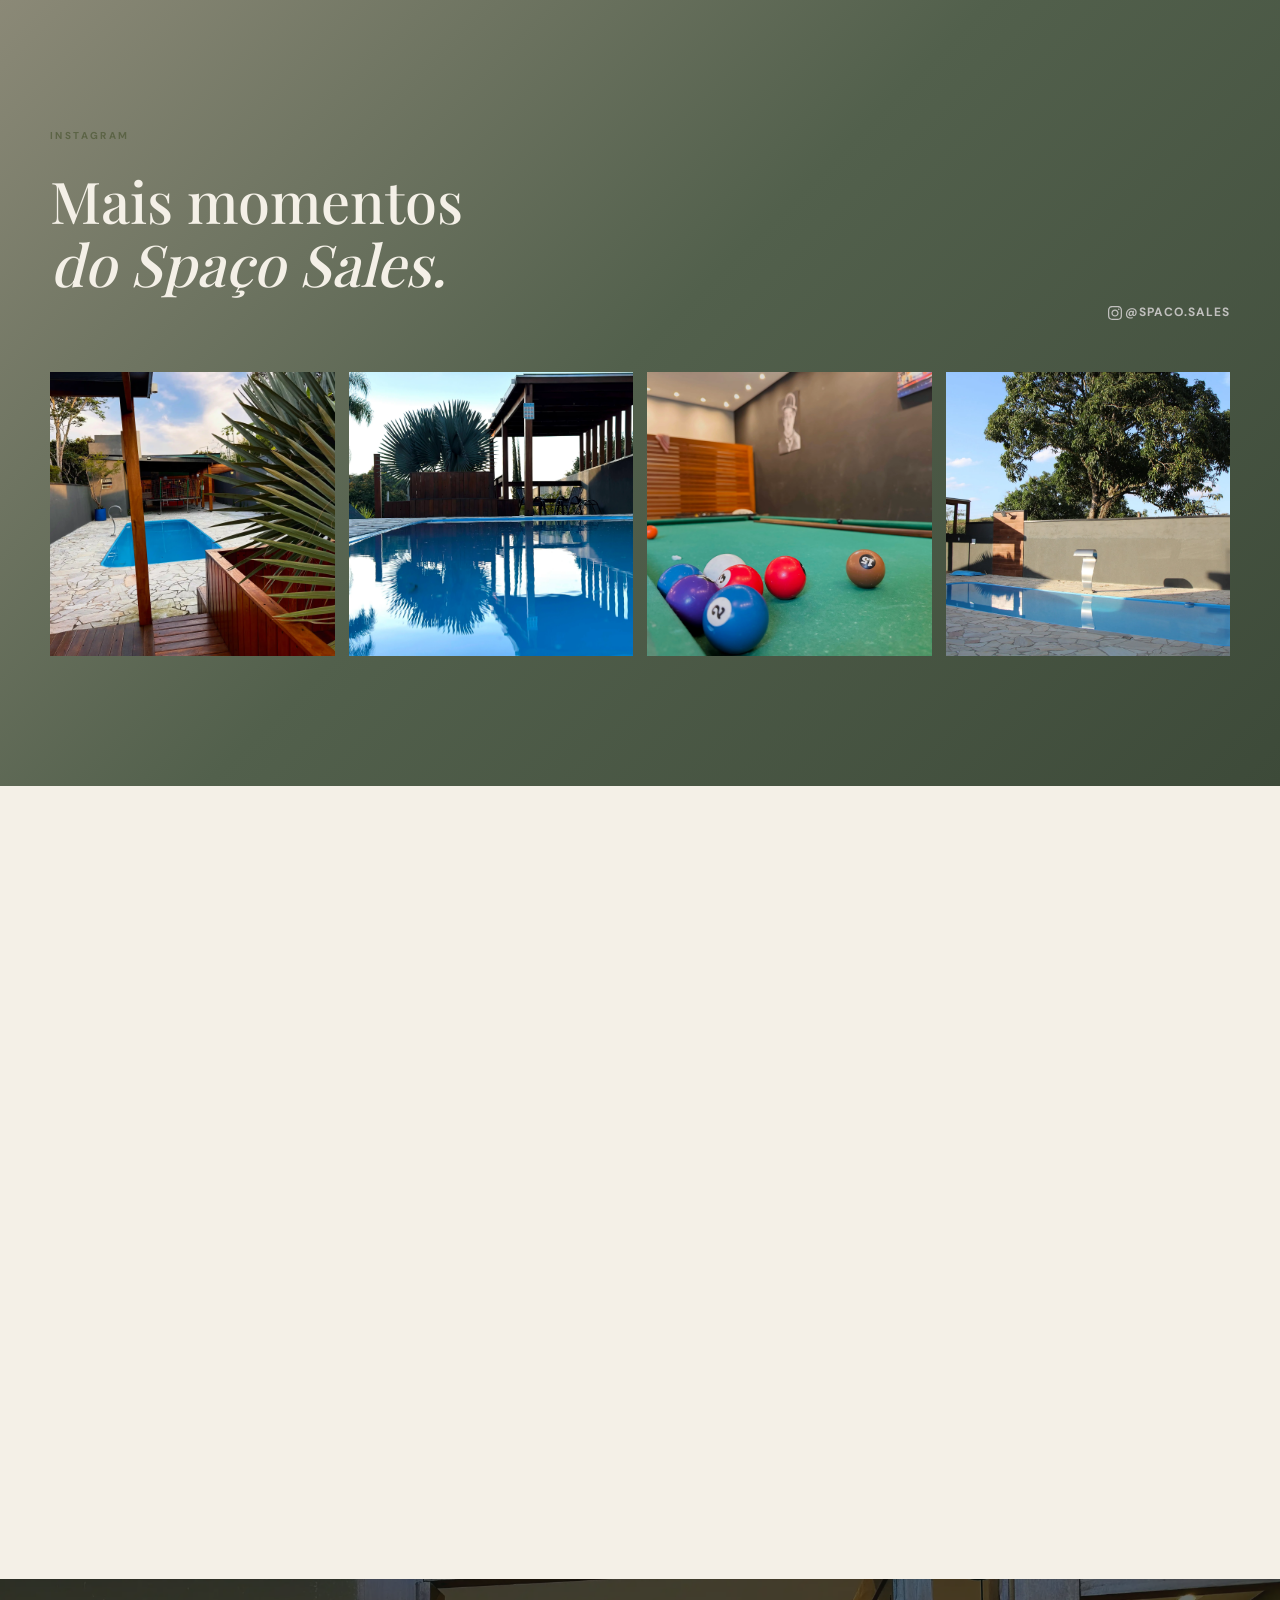
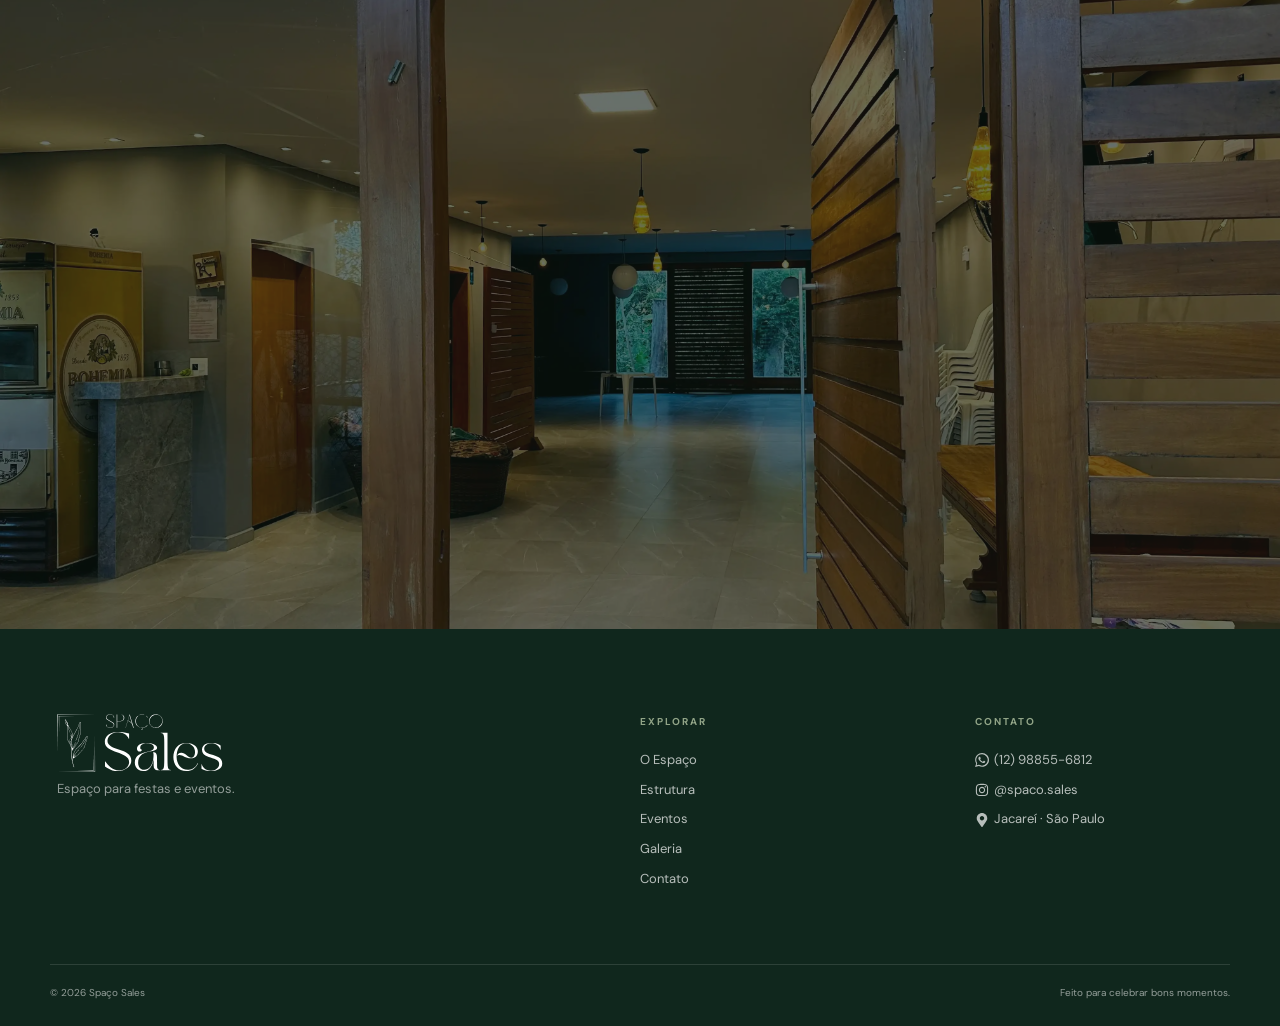
==== commit 5aca7bc1: "correções SEO" ====
--- a/index.html
+++ b/index.html
@@ -3,7 +3,7 @@
 <head>
   <meta charset="UTF-8">
   <meta name="viewport" content="width=device-width, initial-scale=1.0">
-  <meta name="description" content="Spaço Sales é um espaço para eventos em Jacareí - SP, com salão, piscina e área externa em meio à natureza. Ideal para aniversários, festas infantis e confraternizações. Fale conosco pelo WhatsApp.">
+  <meta name="description" content="Espaço para festas e eventos em Jacareí com salão, piscina e área verde. Aniversários, festas infantis e confraternizações. Agende sua visita pelo WhatsApp.">
   <meta name="theme-color" content="#173b2b">
   <title>Espaço para Festas e Eventos em Jacareí | Spaço Sales</title>
   <link rel="canonical" href="https://spacosales.com.br/">
@@ -34,7 +34,7 @@
   <script type="application/ld+json">
   {
     "@context": "https://schema.org",
-    "@type": "LocalBusiness",
+    "@type": ["LocalBusiness", "EventVenue"],
     "@id": "https://spacosales.com.br/#business",
     "name": "Spaço Sales",
     "description": "Espaço para festas e eventos em Jacareí, com salão, piscina, área externa, pergolado, churrasqueira e estacionamento.",
@@ -43,9 +43,26 @@
     "image": [
       "https://spacosales.com.br/assets/img/hero.webp",
       "https://spacosales.com.br/assets/img/salao_principal.webp",
-      "https://spacosales.com.br/assets/img/area_externa.webp"
+      "https://spacosales.com.br/assets/img/area_externa.webp",
+      "https://spacosales.com.br/assets/img/piscina.webp"
     ],
-    "logo": "https://spacosales.com.br/assets/img/logos/svg/logo-principal-verde.svg",
+    "logo": "https://spacosales.com.br/assets/img/logos/png/logo-principal-verde.png",
+    "maximumAttendeeCapacity": 70,
+    "amenityFeature": [
+      { "@type": "LocationFeatureSpecification", "name": "Salão principal fechado", "value": true },
+      { "@type": "LocationFeatureSpecification", "name": "Piscina", "value": true },
+      { "@type": "LocationFeatureSpecification", "name": "Churrasqueira", "value": true },
+      { "@type": "LocationFeatureSpecification", "name": "Pergolado", "value": true },
+      { "@type": "LocationFeatureSpecification", "name": "Cozinha equipada", "value": true },
+      { "@type": "LocationFeatureSpecification", "name": "Estacionamento para 10 carros", "value": true },
+      { "@type": "LocationFeatureSpecification", "name": "6 banheiros", "value": true },
+      { "@type": "LocationFeatureSpecification", "name": "Som e TV", "value": true }
+    ],
+    "areaServed": [
+      { "@type": "City", "name": "Jacareí" },
+      { "@type": "City", "name": "São José dos Campos" },
+      { "@type": "AdministrativeArea", "name": "Vale do Paraíba" }
+    ],
     "priceRange": "$$",
     "address": {
       "@type": "PostalAddress",
@@ -247,7 +264,7 @@
     <div class="lightbox" id="lightbox" aria-hidden="true">
       <button class="lightbox-close" aria-label="Fechar">×</button>
       <div class="lightbox-content">
-        <img class="lightbox-image" id="lightboxImage" src="" alt="">
+        <img class="lightbox-image" id="lightboxImage" alt="">
         <p id="lightboxTitle"></p>
       </div>
     </div>
@@ -376,7 +393,7 @@
         <h2>Um espaço reservado<br><em>e acolhedor em Jacareí.</em></h2>
         <address>R. Xavante, 45 - Chácaras Reunidas Igarapés<br>Jacareí - SP, 12330-230</address>
         <p class="location-note">
-          Localizado à 05 minutos da Dutra, o Spaço Sales também atende famílias e grupos
+          Localizado a 5 minutos da Dutra, o Spaço Sales também atende famílias e grupos
           de São José dos Campos e outras cidades do Vale do Paraíba.
         </p>
         <div class="location-actions">
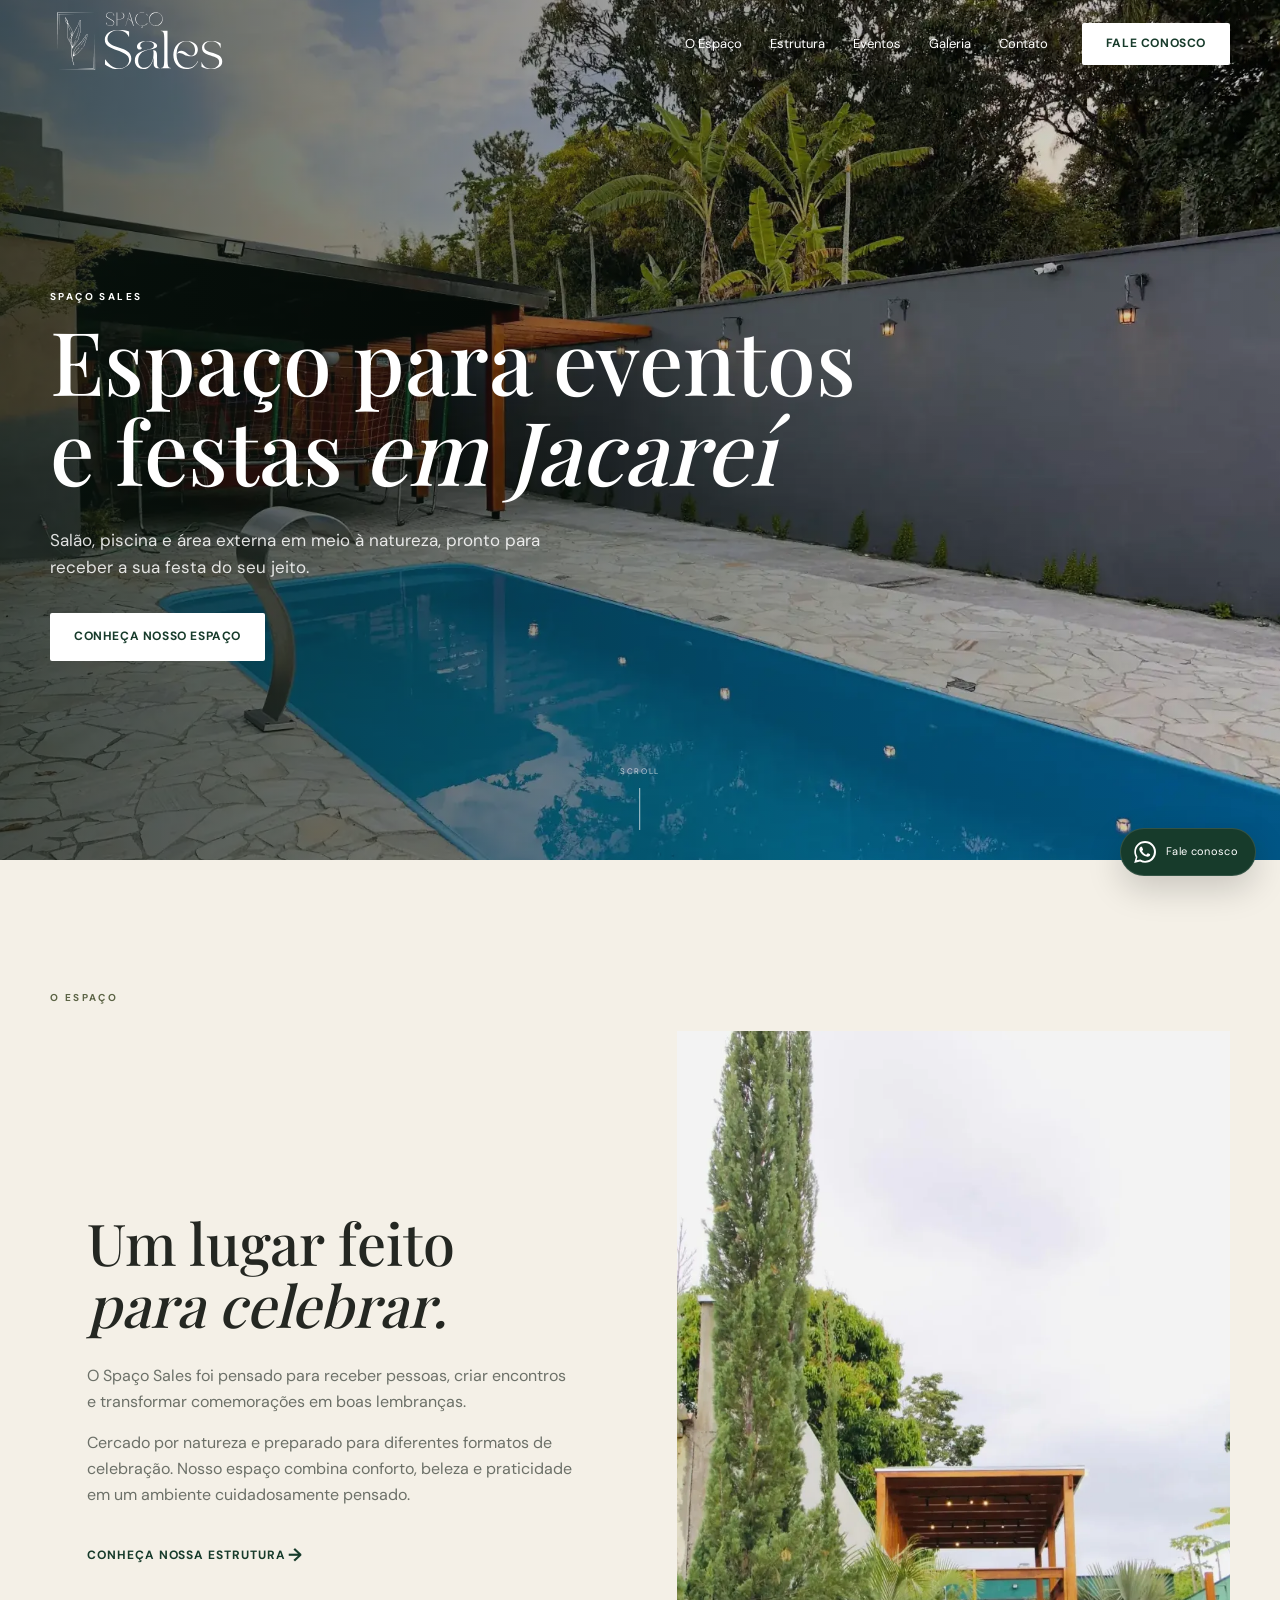
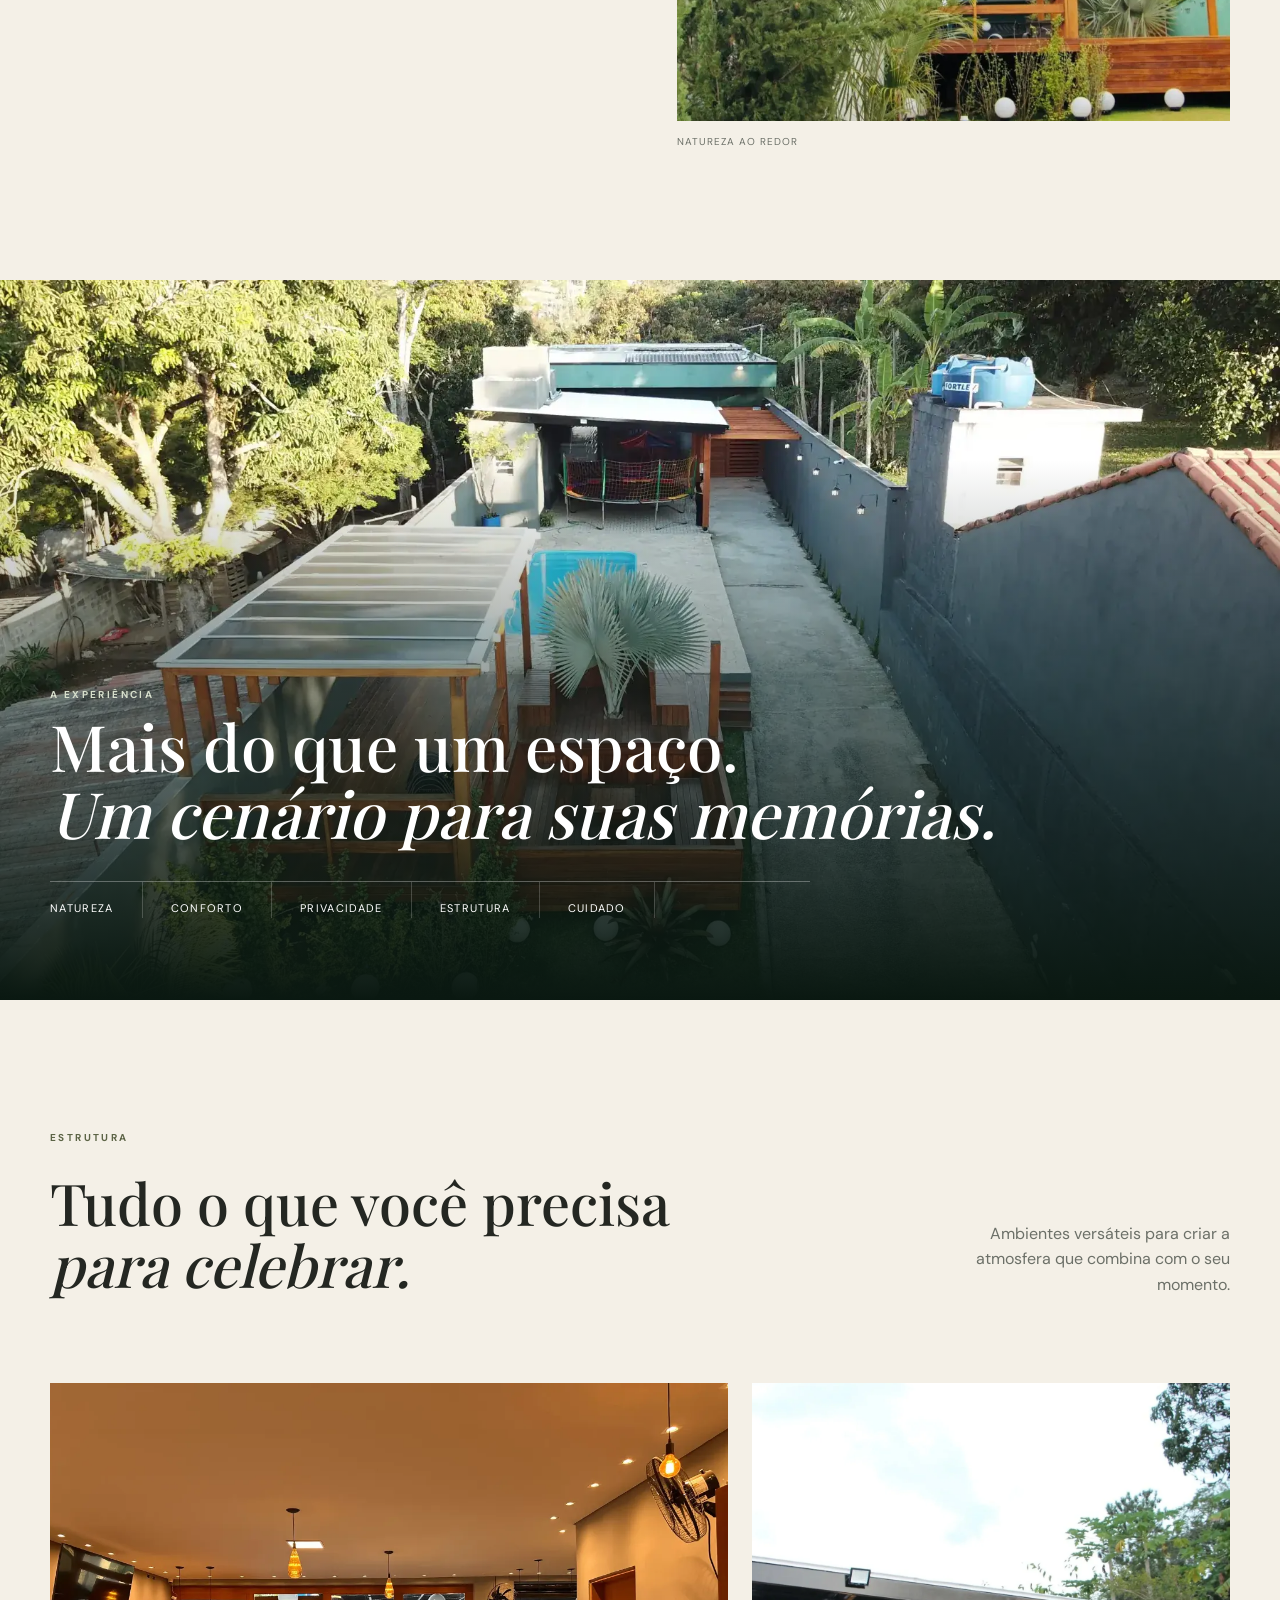
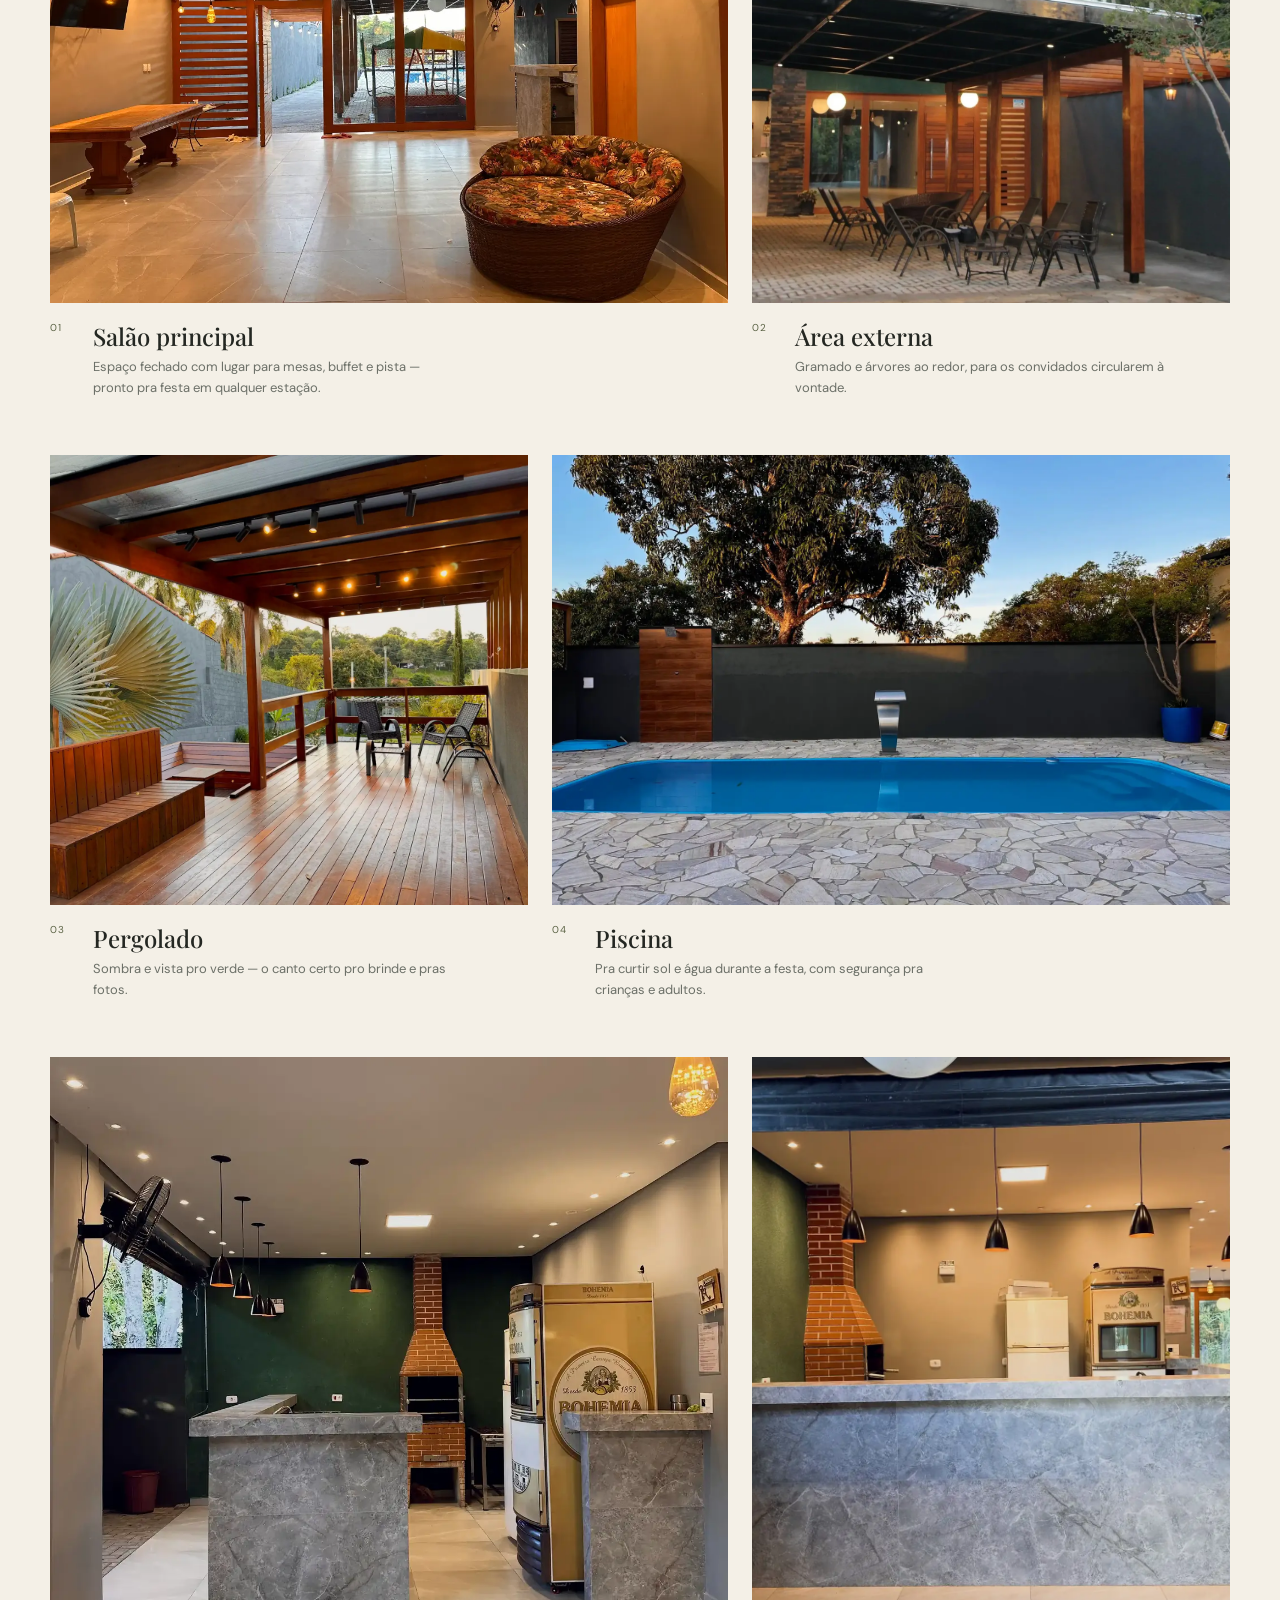
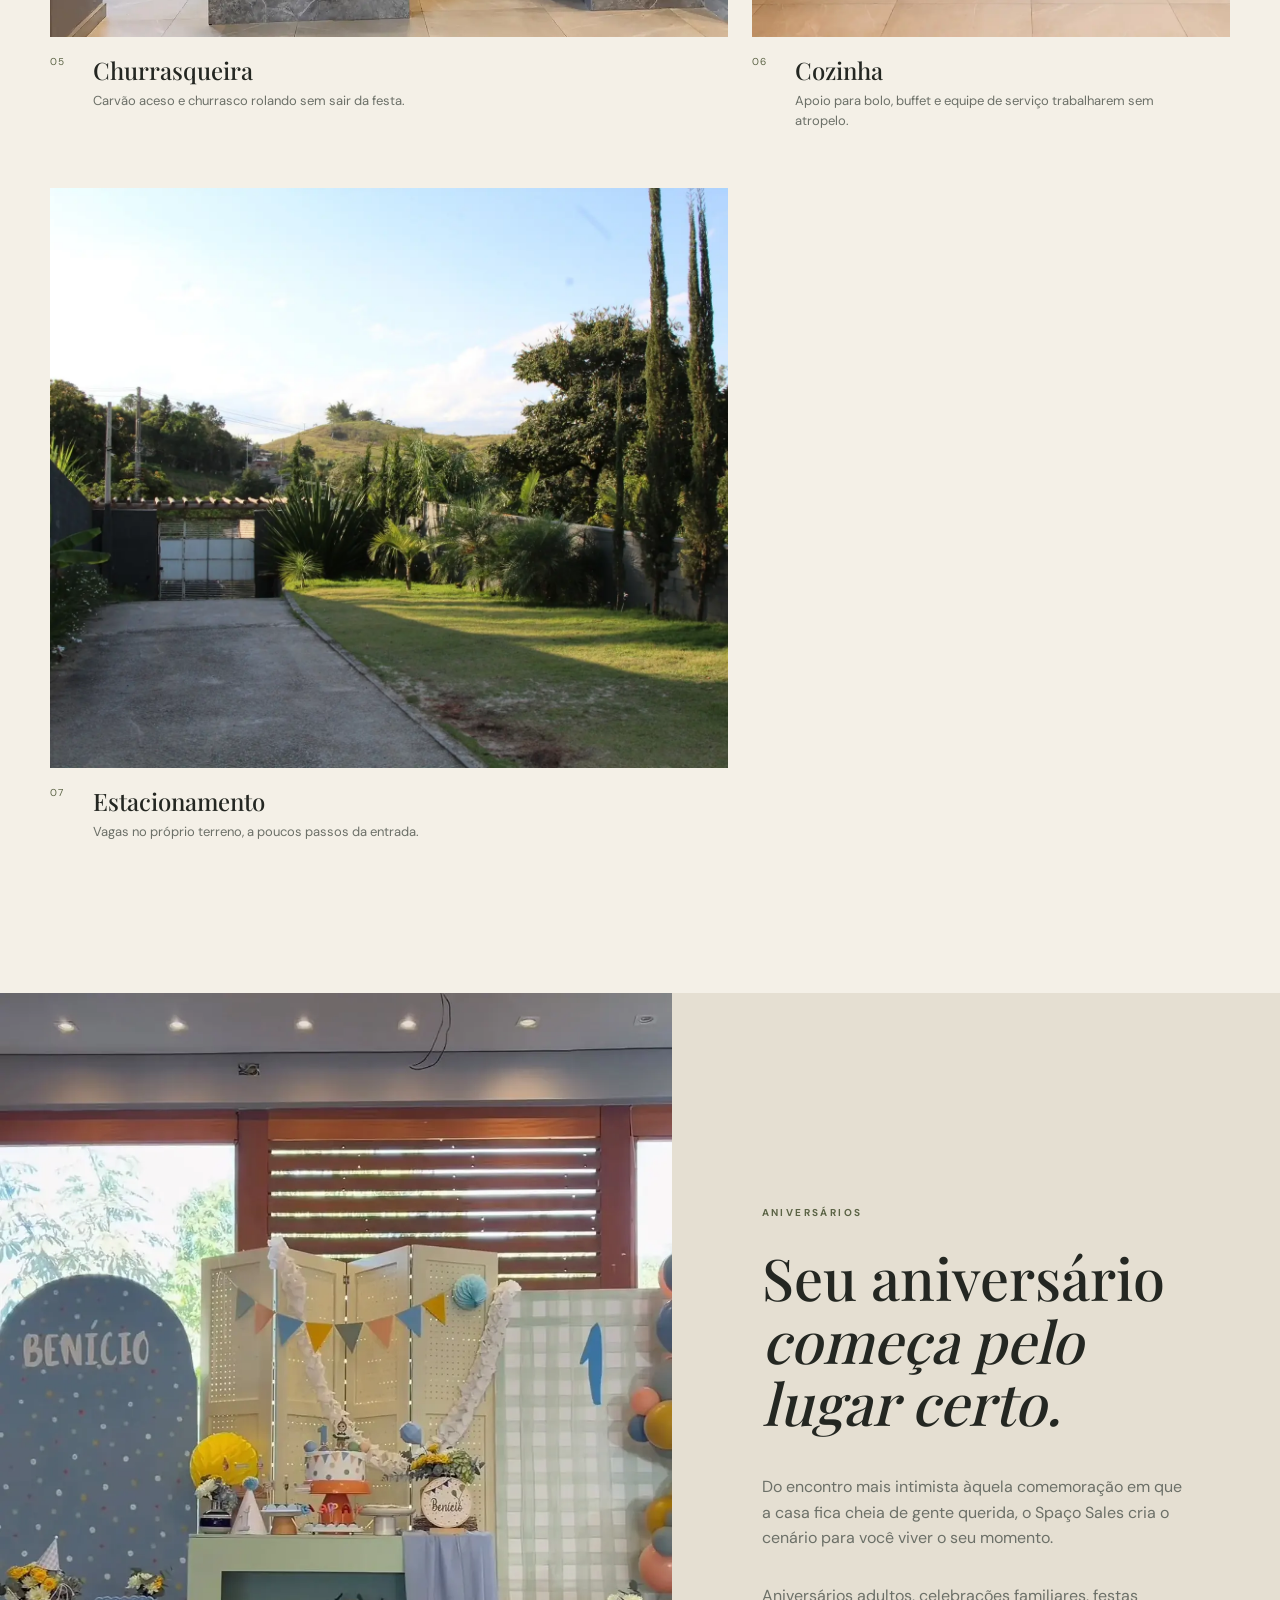
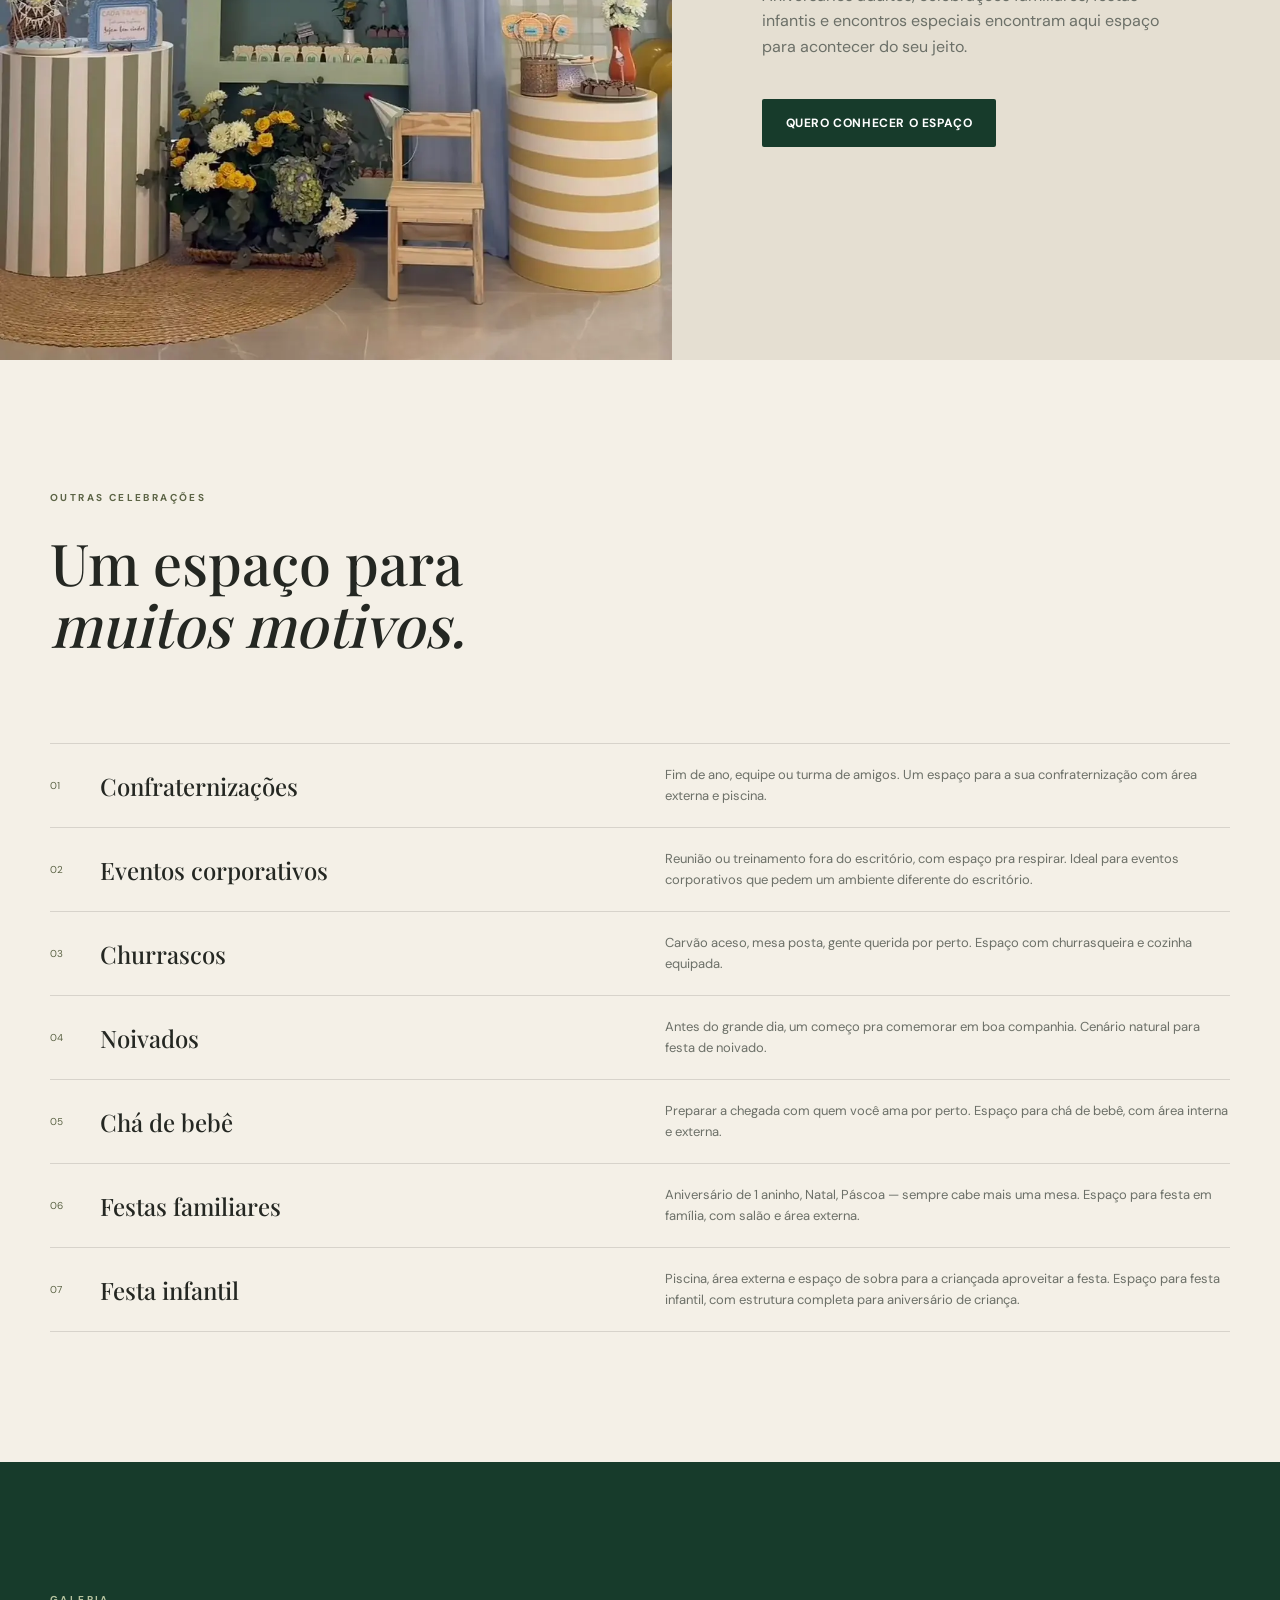
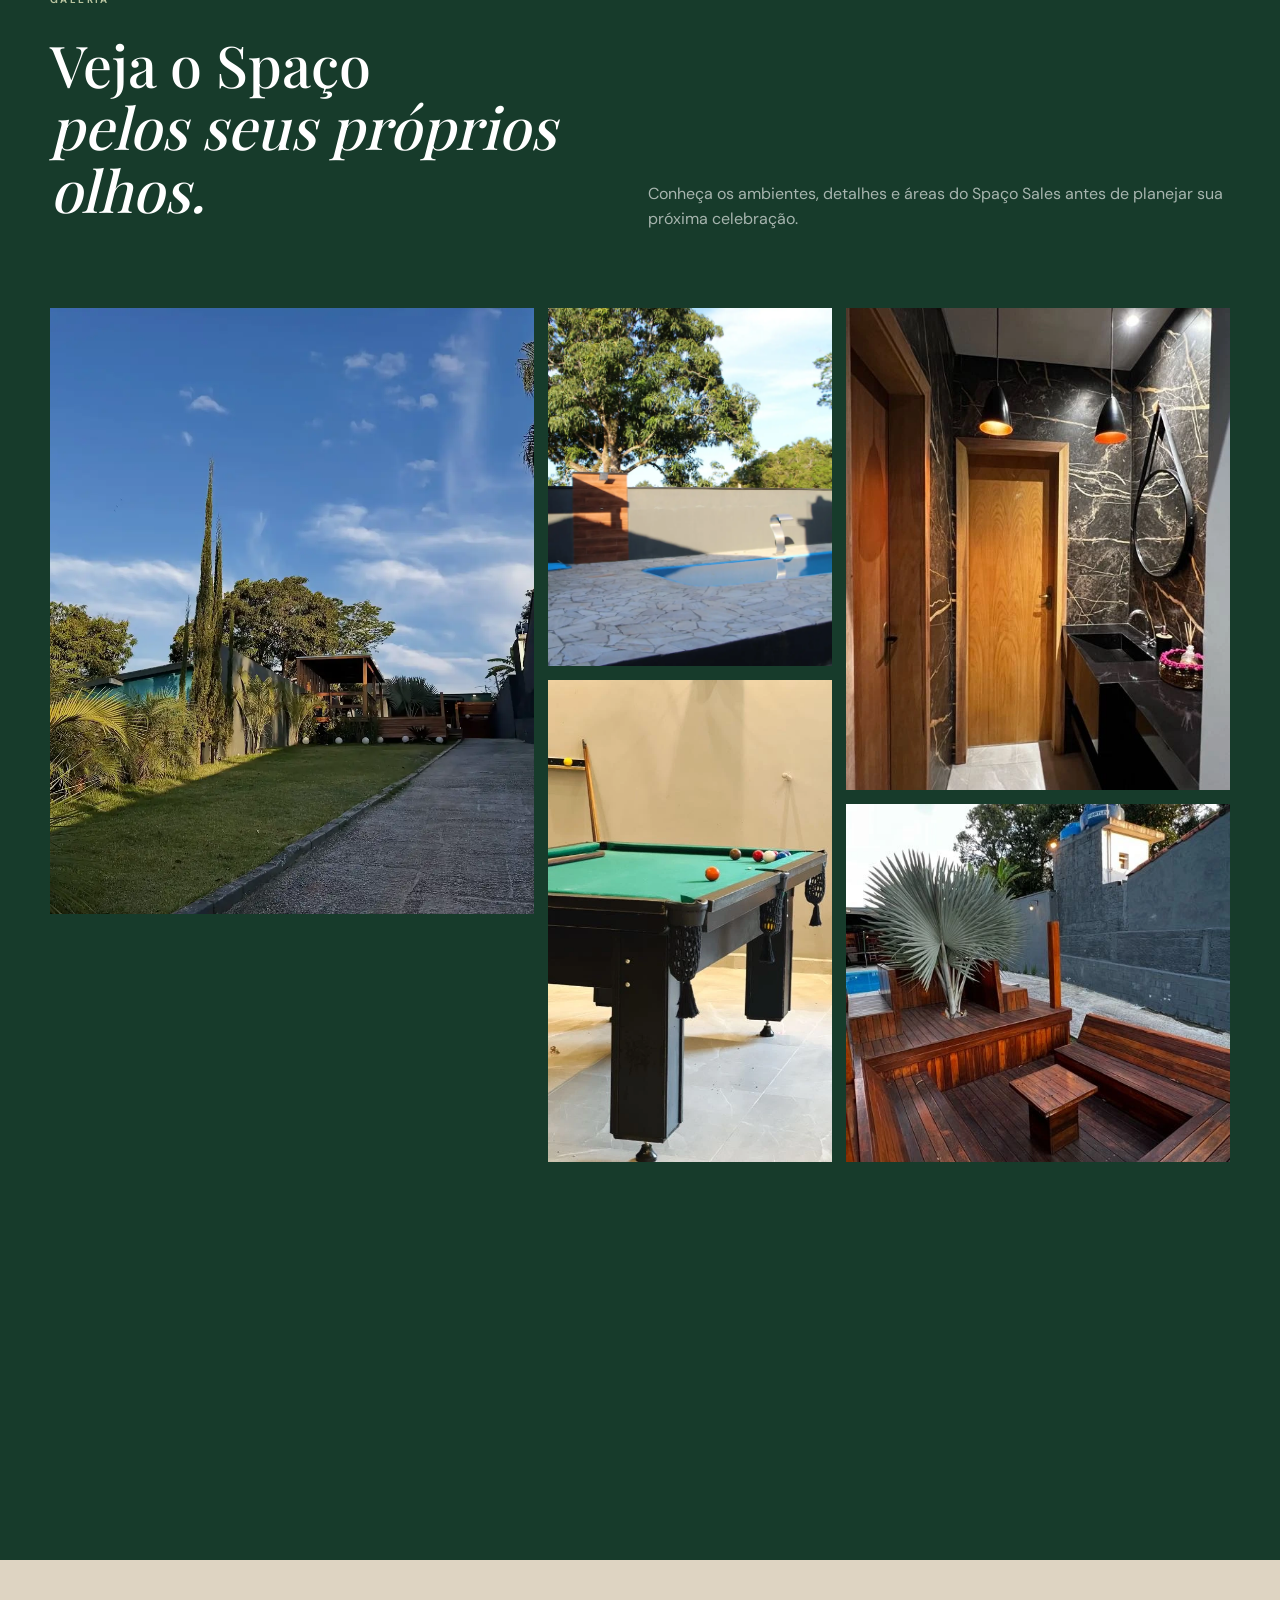
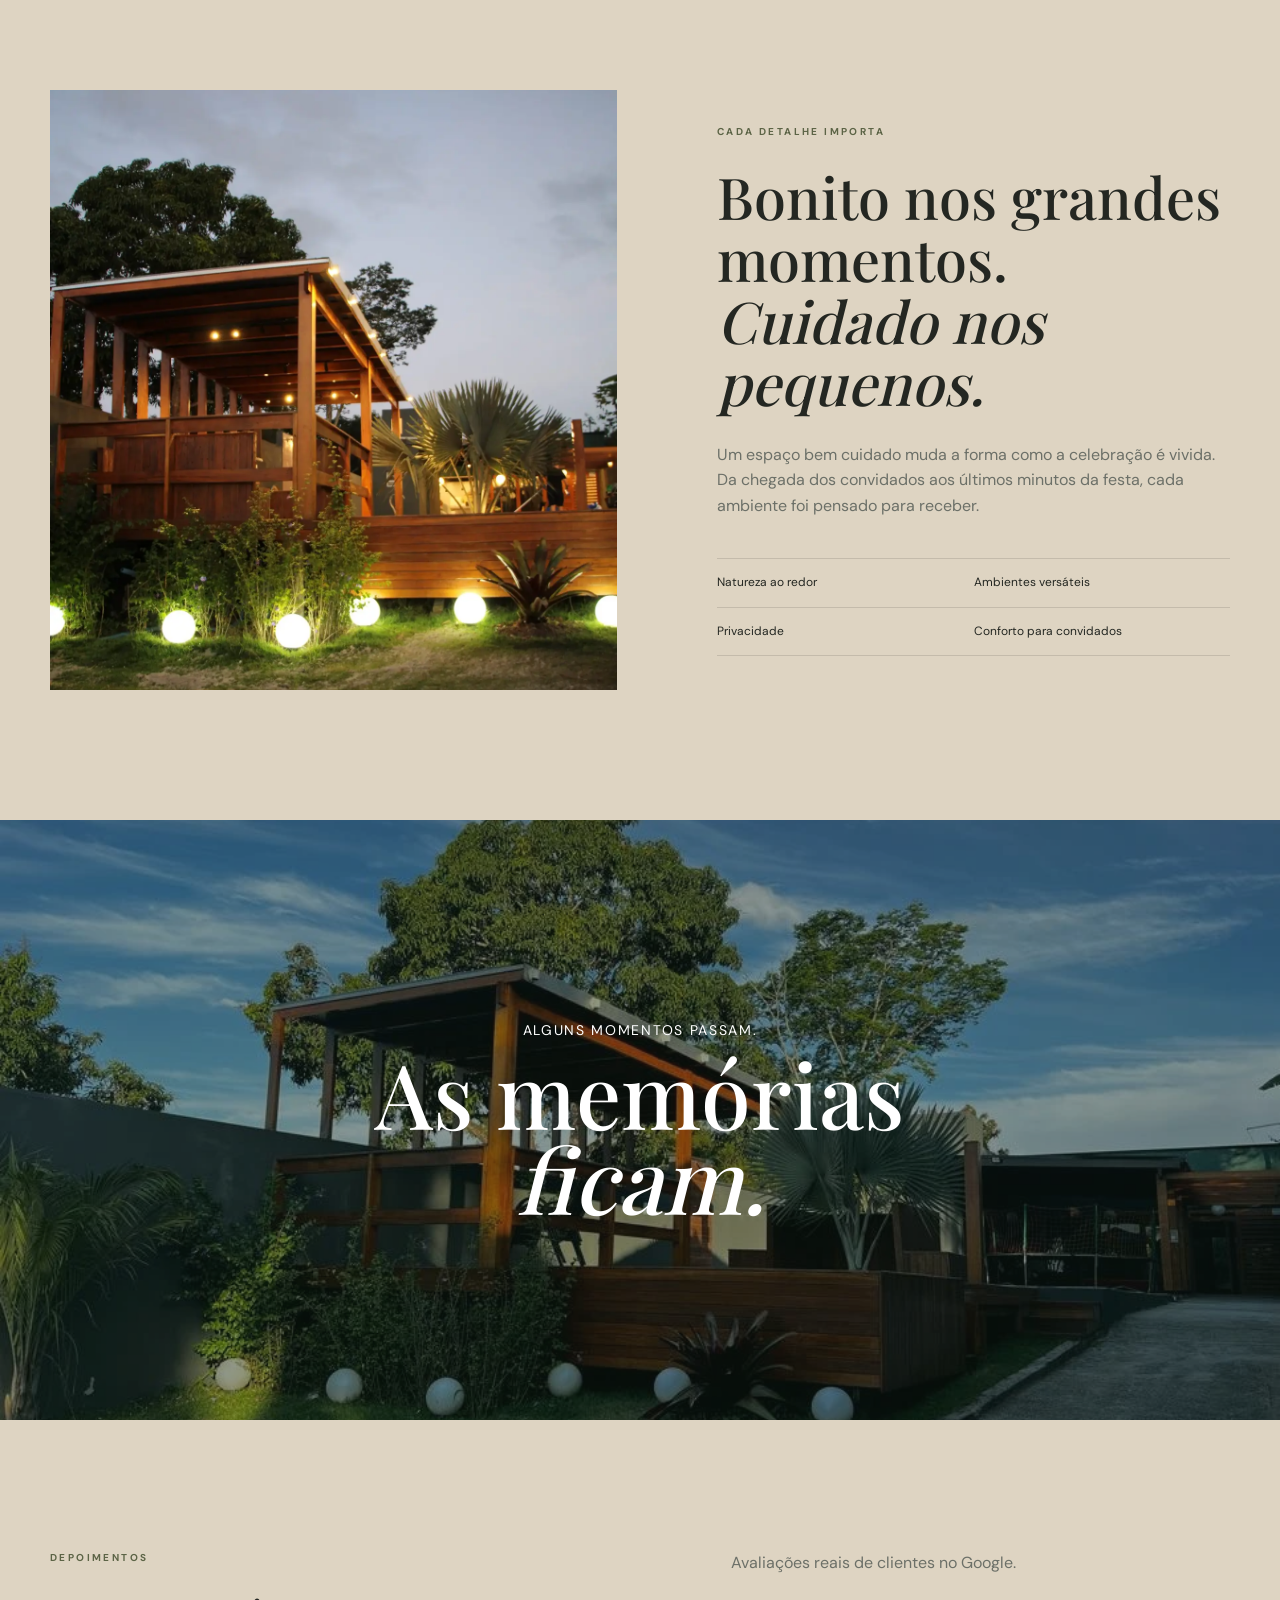
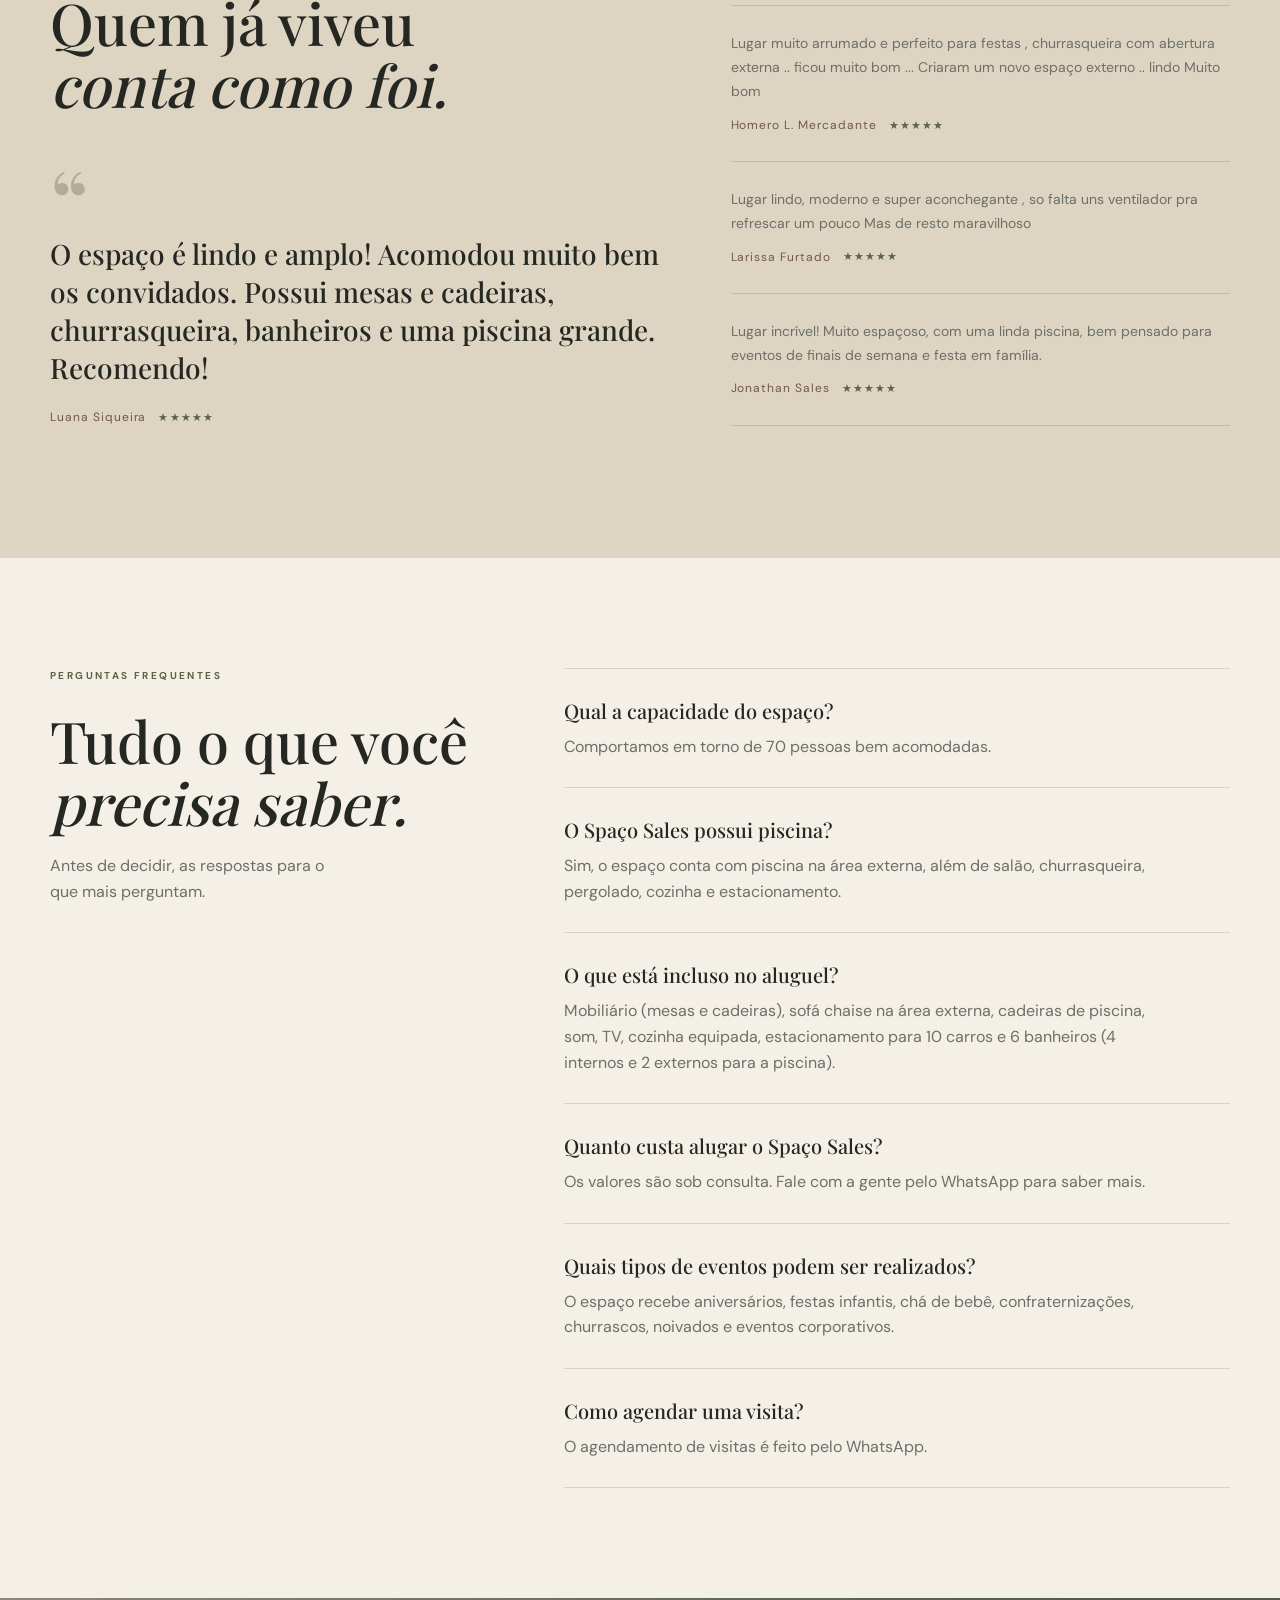
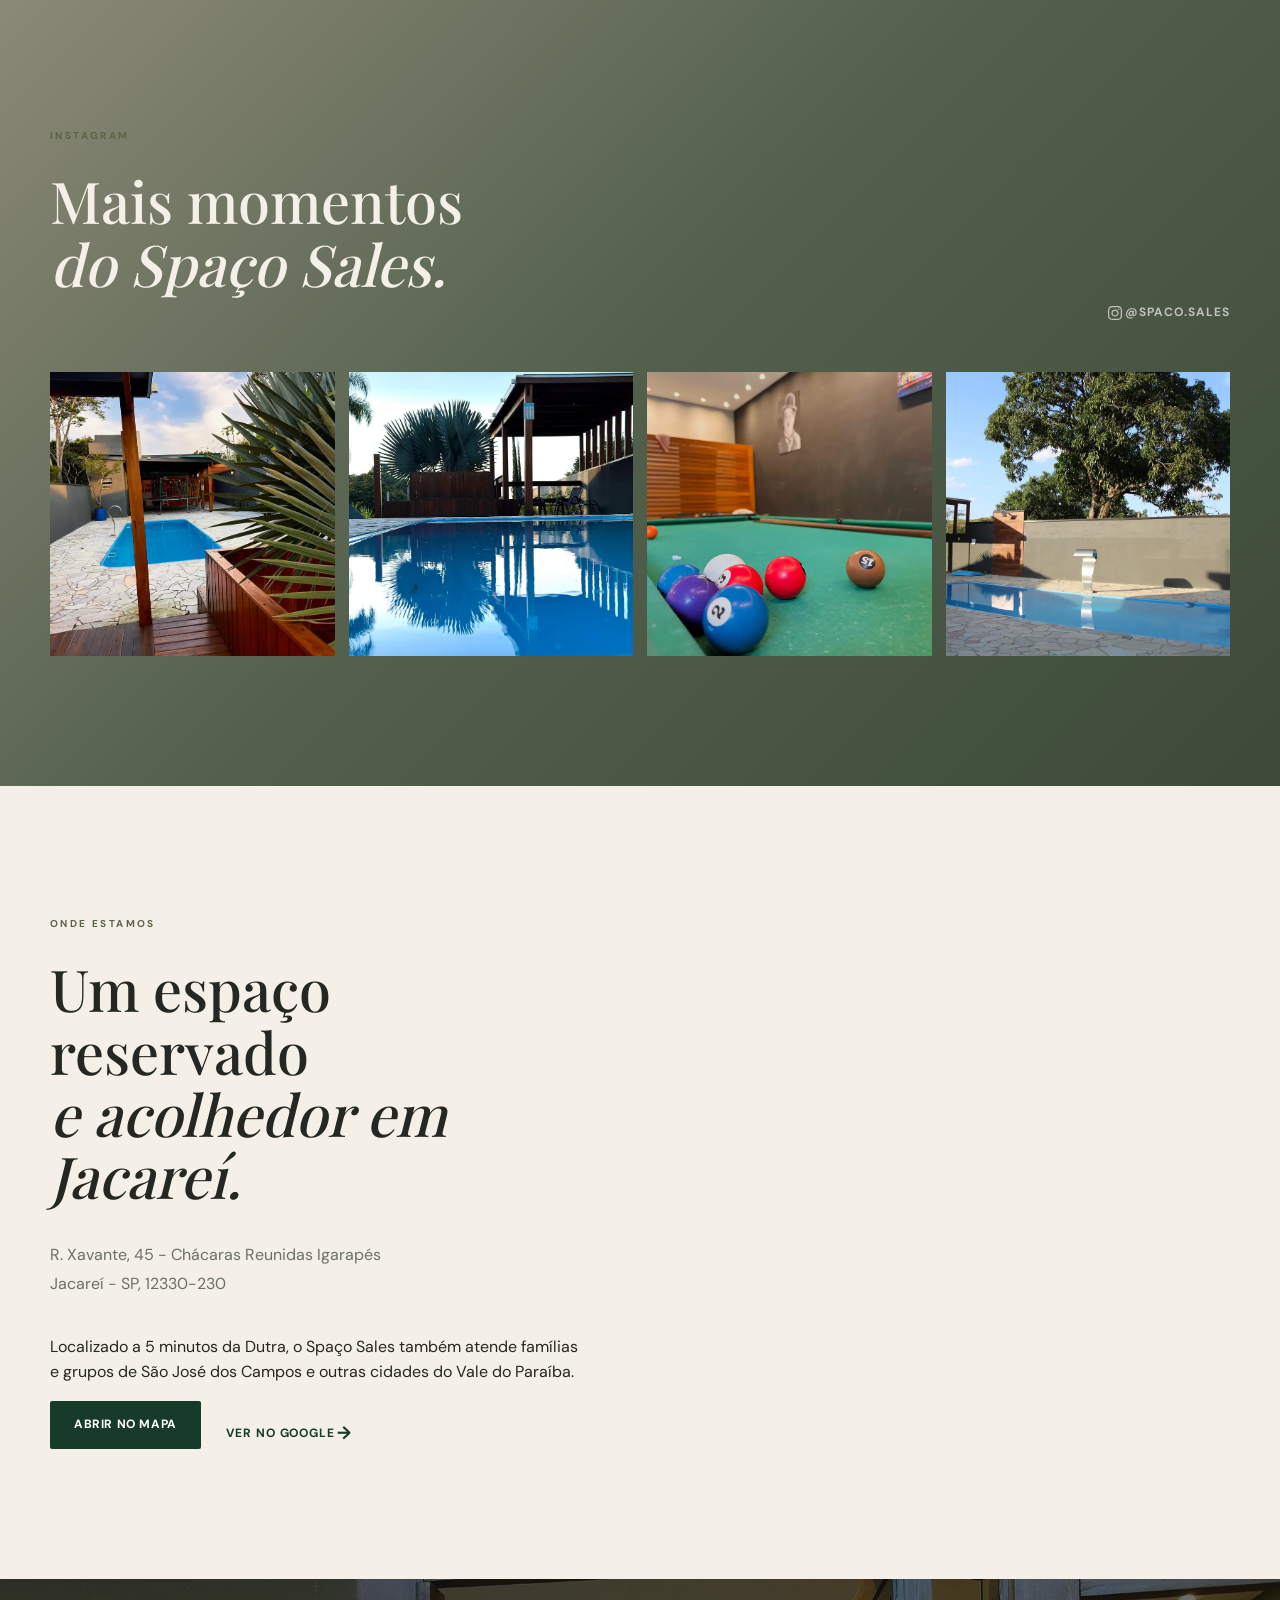
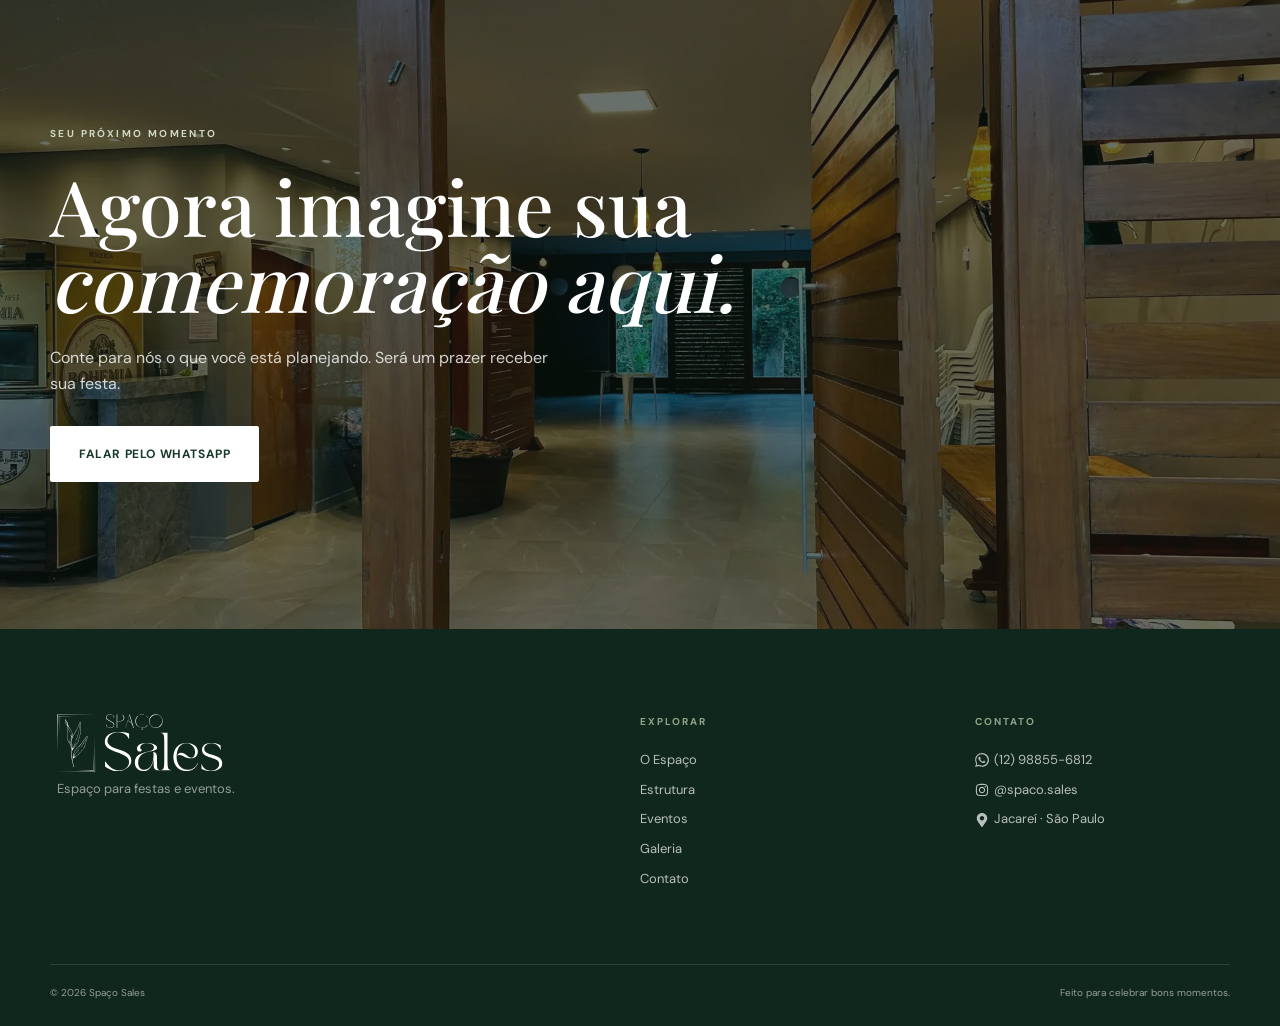
==== commit 50395277: "Corrige imagens" ====
--- a/index.html
+++ b/index.html
@@ -24,9 +24,11 @@
   <meta property="og:type" content="website">
   <meta property="og:title" content="Espaço para Festas e Eventos em Jacareí | Spaço Sales">
   <meta property="og:description" content="Espaço para festas e eventos em Jacareí, com salão, piscina, área externa, churrasqueira e estacionamento. Conheça o Spaço Sales e agende uma visita.">
-  <meta property="og:image" content="https://spacosales.com.br/assets/img/hero.webp">
-  <meta property="og:image:width" content="1600">
-  <meta property="og:image:height" content="1000">
+  <meta property="og:image" content="https://spacosales.com.br/assets/img/og-image.jpg">
+  <meta property="og:image:width" content="1200">
+  <meta property="og:image:height" content="630">
+  <meta property="og:image:alt" content="Área externa do Spaço Sales em Jacareí">
+  <meta property="og:site_name" content="Spaço Sales">
   <meta property="og:url" content="https://spacosales.com.br/">
   <meta property="og:locale" content="pt_BR">
   <meta name="twitter:card" content="summary_large_image">
@@ -151,7 +153,7 @@
     <section class="experience">
       <picture>
         <source media="(max-width: 900px)" srcset="assets/img/mobile/foto-panaromica.webp">
-        <img class="experience-image image-wide" src="assets/img/foto-panaromica.webp" alt="Vista panorâmica do Spaço Sales" loading="lazy">
+        <img class="experience-image image-wide" src="assets/img/foto-panaromica.webp" width="1800" height="1013" alt="Vista panorâmica do Spaço Sales" loading="lazy">
       </picture>
       <div class="experience-overlay"></div>
       <div class="experience-content container reveal">
@@ -380,10 +382,10 @@
         </a>
       </div>
       <div class="container instagram-grid">
-        <a href="https://www.instagram.com/spaco.sales/" target="_blank" rel="noopener" class="instagram-photo reveal"><img src="assets/img/foto-instagram-01.webp" alt="Publicação do Instagram do Spaço Sales" loading="lazy"></a>
-        <a href="https://www.instagram.com/spaco.sales/" target="_blank" rel="noopener" class="instagram-photo reveal"><img src="assets/img/foto-instagram-02.webp" alt="Publicação do Instagram do Spaço Sales" loading="lazy"></a>
-        <a href="https://www.instagram.com/spaco.sales/" target="_blank" rel="noopener" class="instagram-photo reveal"><img src="assets/img/foto-instagram-03.webp" alt="Publicação do Instagram do Spaço Sales" loading="lazy"></a>
-        <a href="https://www.instagram.com/spaco.sales/" target="_blank" rel="noopener" class="instagram-photo reveal"><img src="assets/img/foto-instagram-04.webp" alt="Publicação do Instagram do Spaço Sales" loading="lazy"></a>
+        <a href="https://www.instagram.com/spaco.sales/" target="_blank" rel="noopener" class="instagram-photo reveal"><img src="assets/img/foto-instagram-01.webp" width="1067" height="800" alt="Publicação do Instagram do Spaço Sales" loading="lazy"></a>
+        <a href="https://www.instagram.com/spaco.sales/" target="_blank" rel="noopener" class="instagram-photo reveal"><img src="assets/img/foto-instagram-02.webp" width="800" height="1067" alt="Publicação do Instagram do Spaço Sales" loading="lazy"></a>
+        <a href="https://www.instagram.com/spaco.sales/" target="_blank" rel="noopener" class="instagram-photo reveal"><img src="assets/img/foto-instagram-03.webp" width="1067" height="800" alt="Publicação do Instagram do Spaço Sales" loading="lazy"></a>
+        <a href="https://www.instagram.com/spaco.sales/" target="_blank" rel="noopener" class="instagram-photo reveal"><img src="assets/img/foto-instagram-04.webp" width="1200" height="800" alt="Publicação do Instagram do Spaço Sales" loading="lazy"></a>
       </div>
     </section>
 
@@ -407,7 +409,7 @@
     </section>
 
     <section class="final-cta">
-      <img class="final-image image-wide" src="assets/img/foto-final.webp" alt="Foto final do Spaço Sales" loading="lazy">
+      <img class="final-image image-wide" src="assets/img/foto-final.webp" width="1920" height="1440" alt="Foto final do Spaço Sales" loading="lazy">
       <div class="final-overlay"></div>
       <div class="final-content container reveal">
         <div class="section-kicker light-kicker">Seu próximo momento</div>
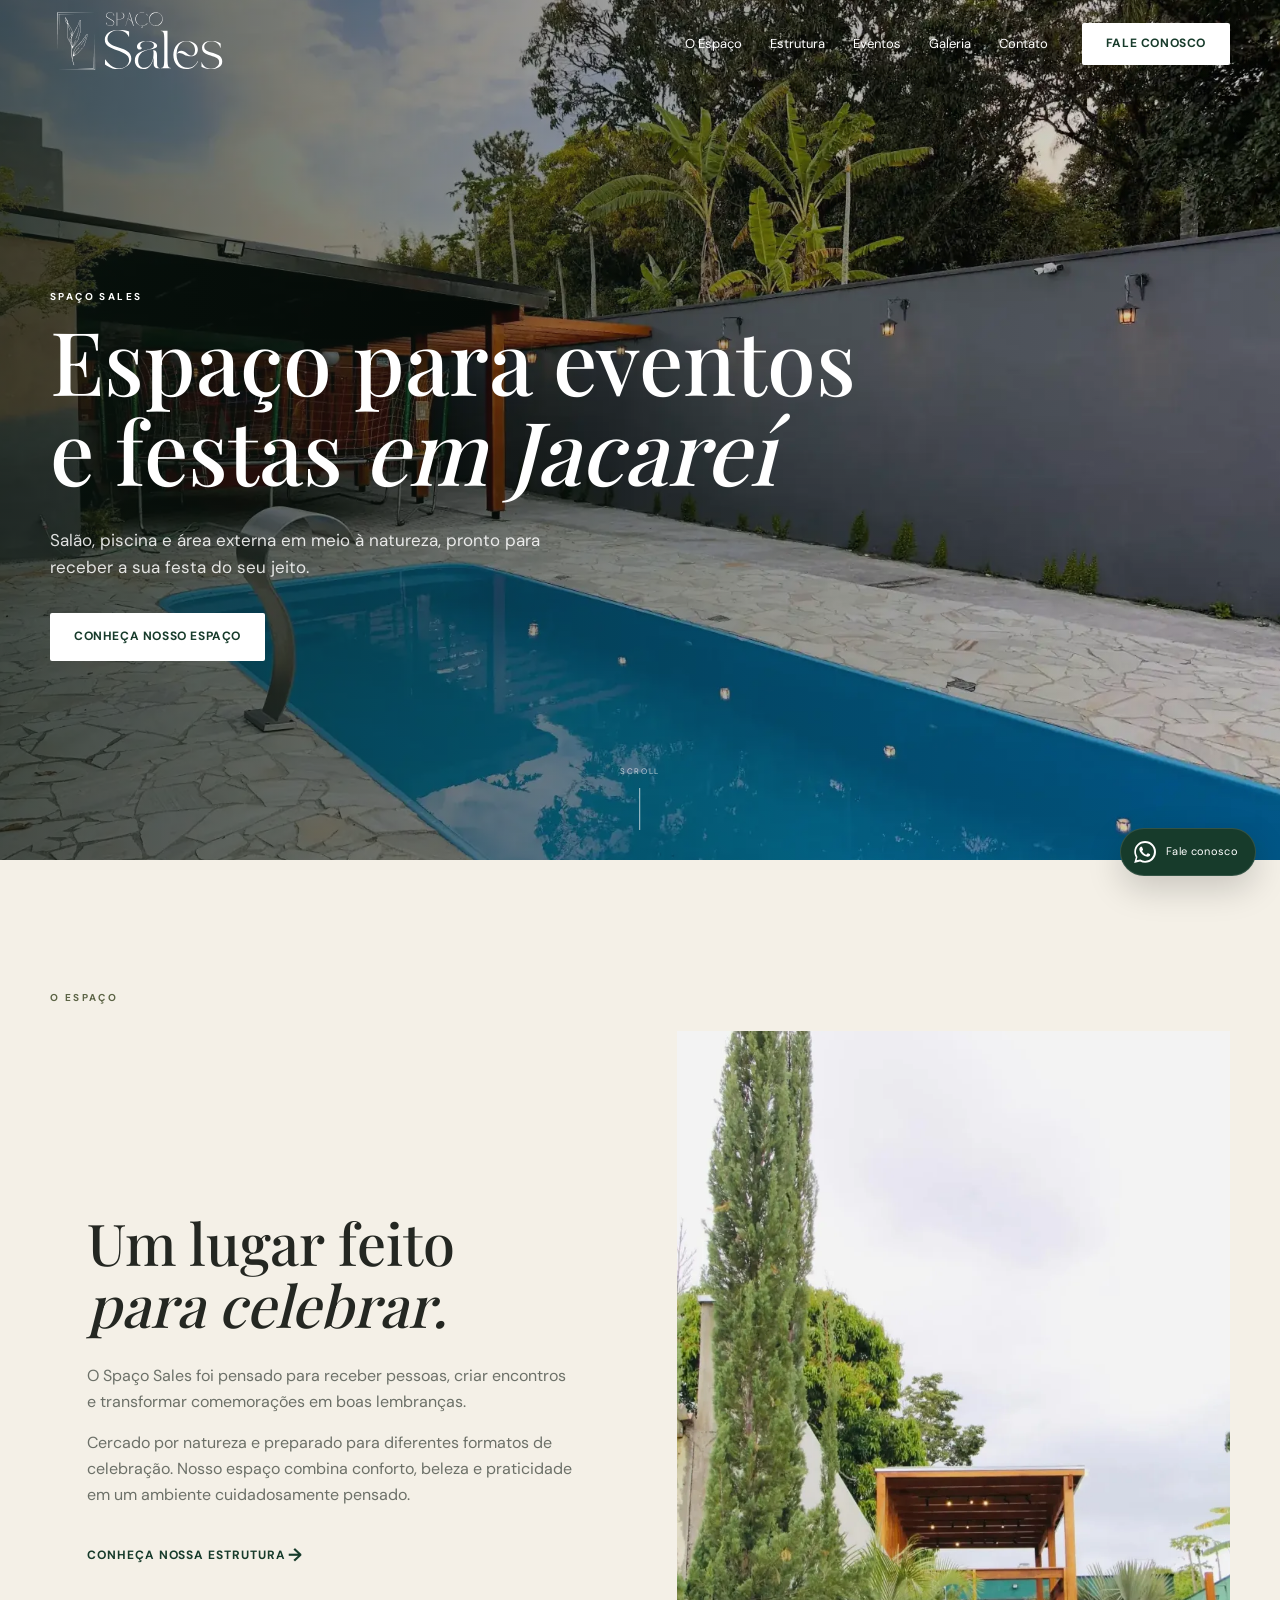
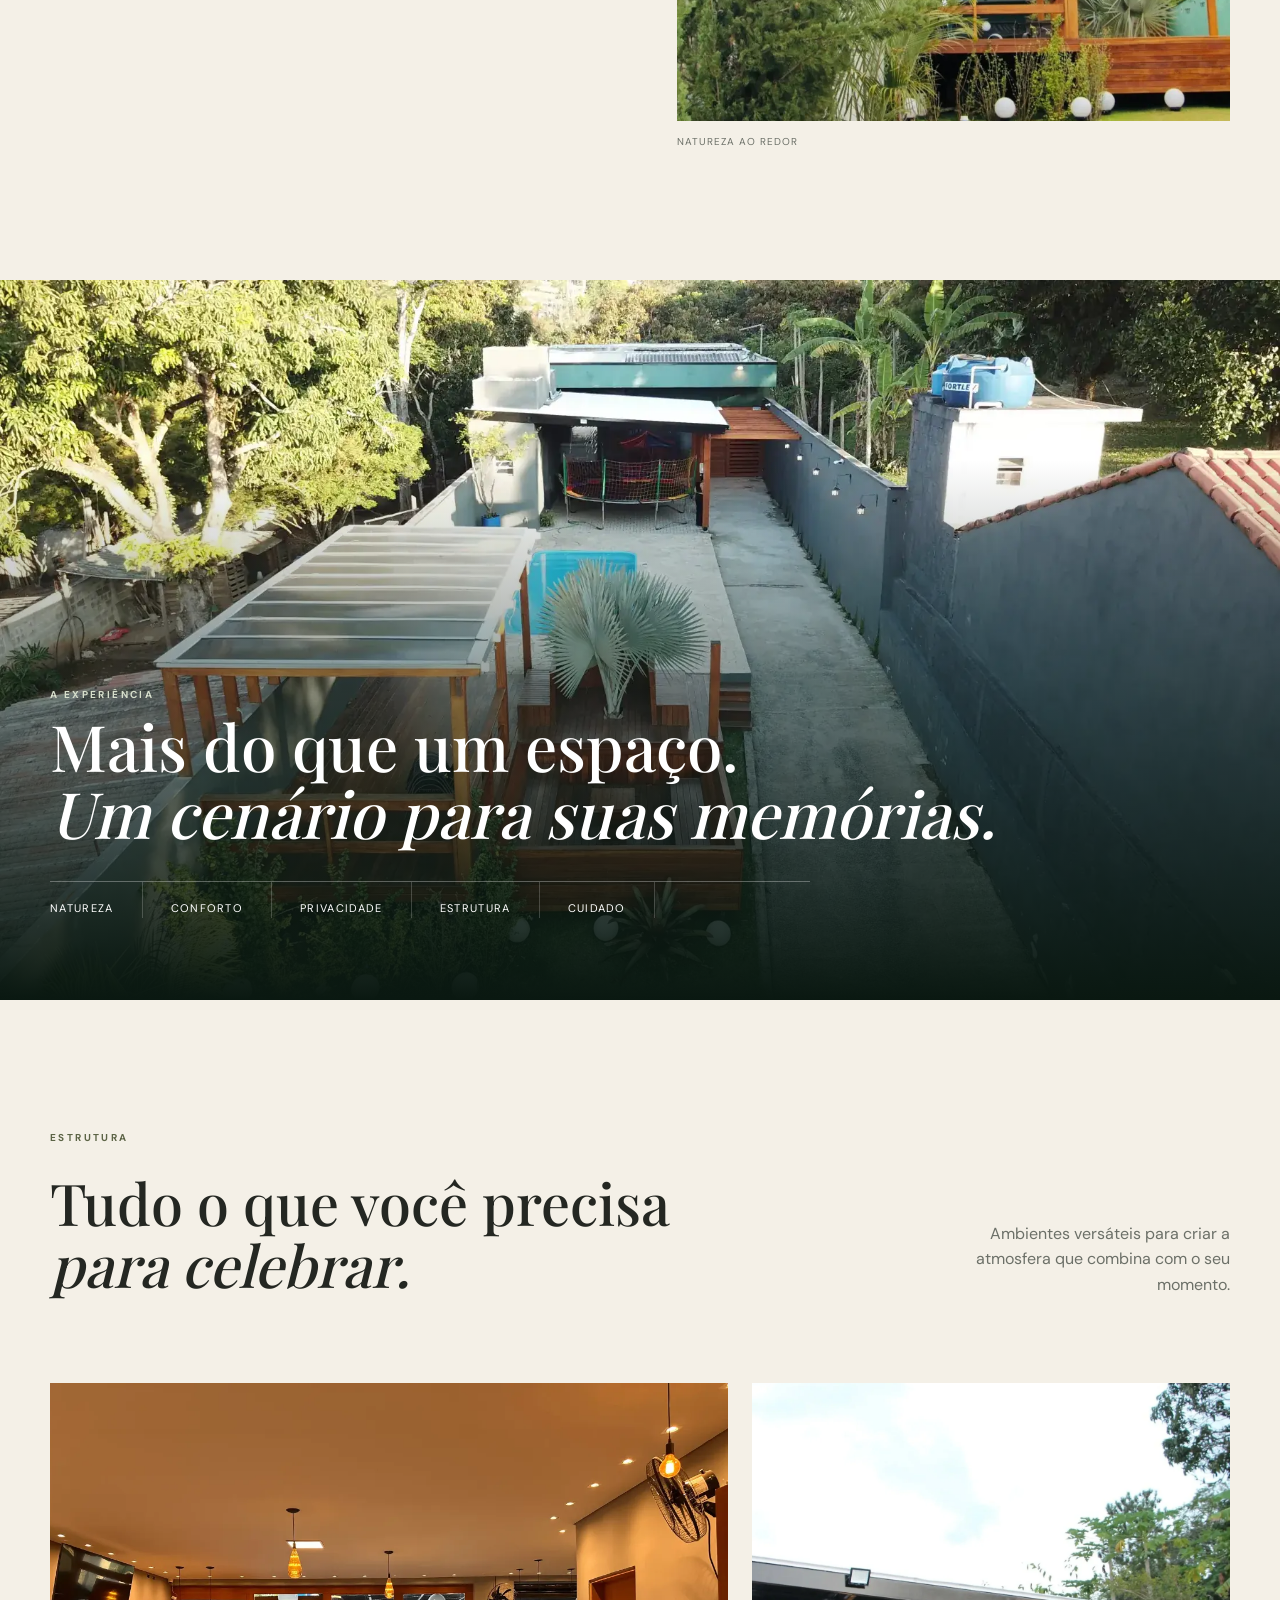
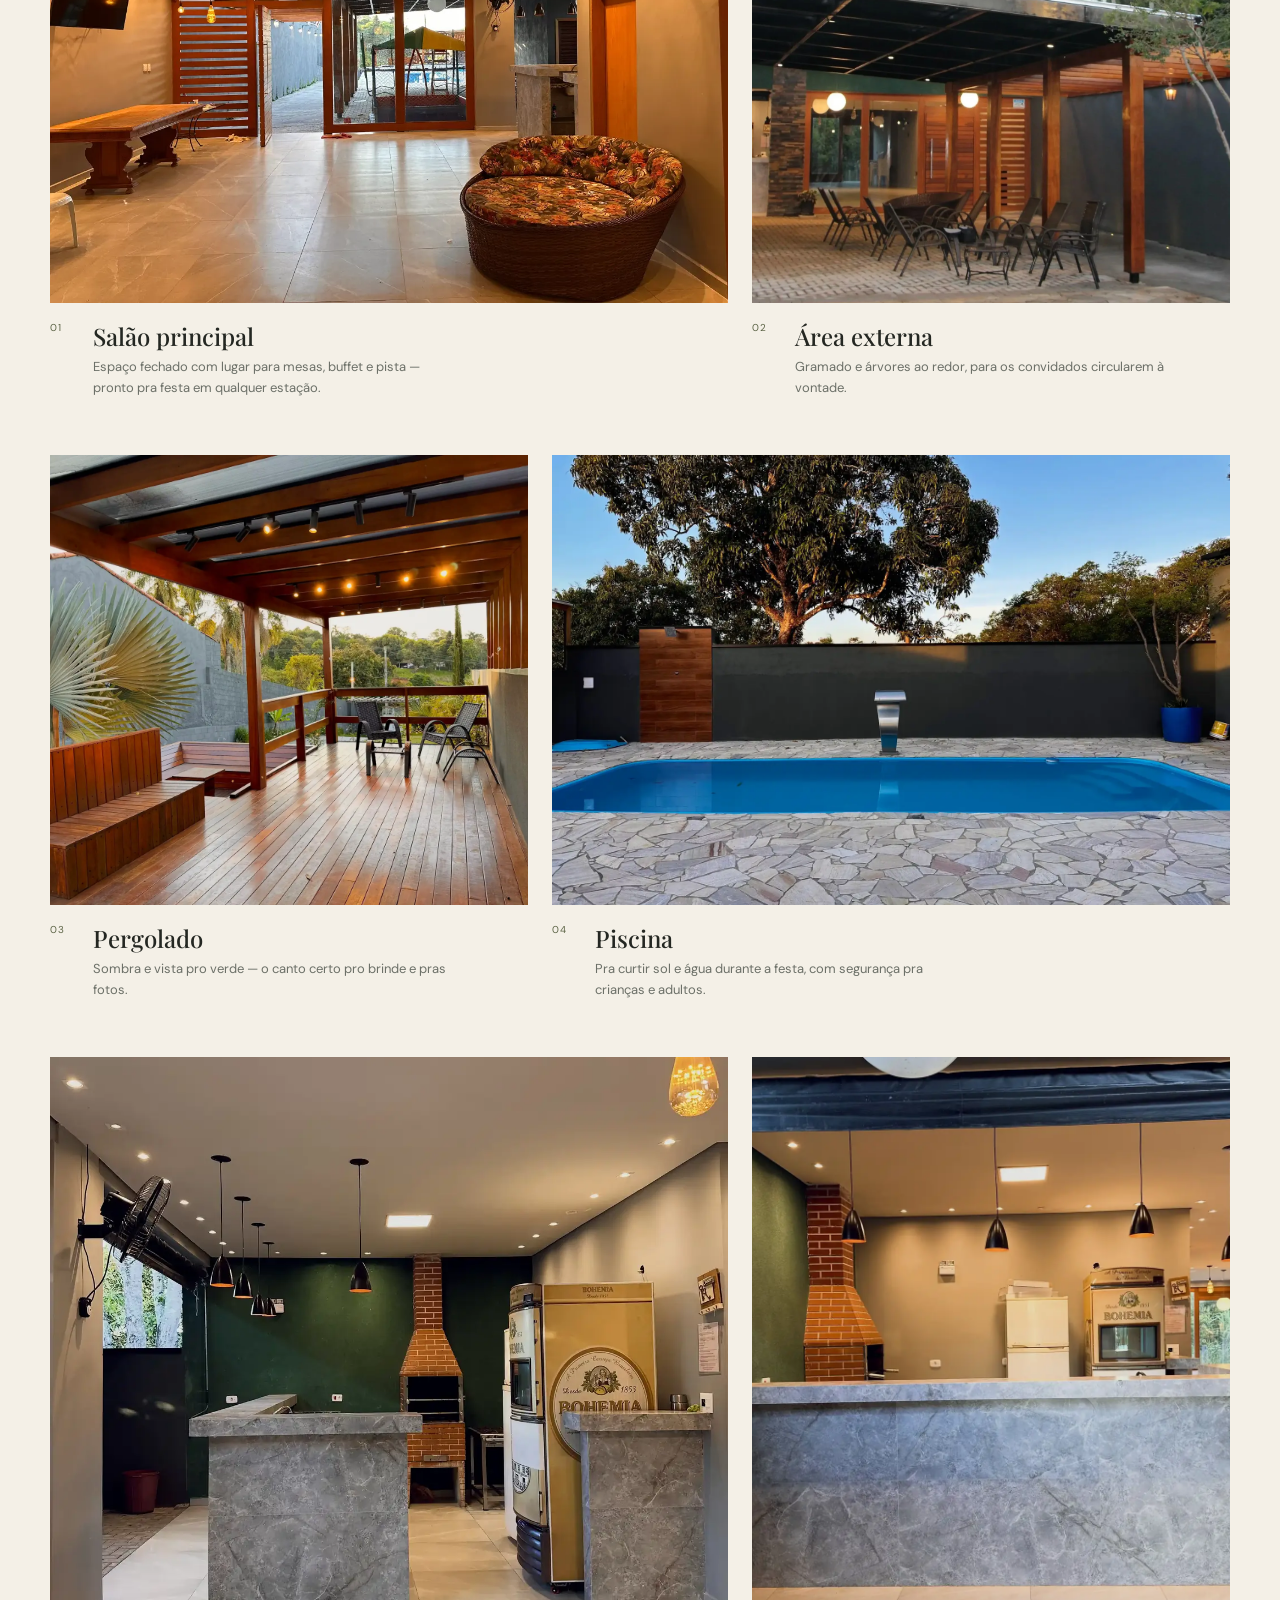
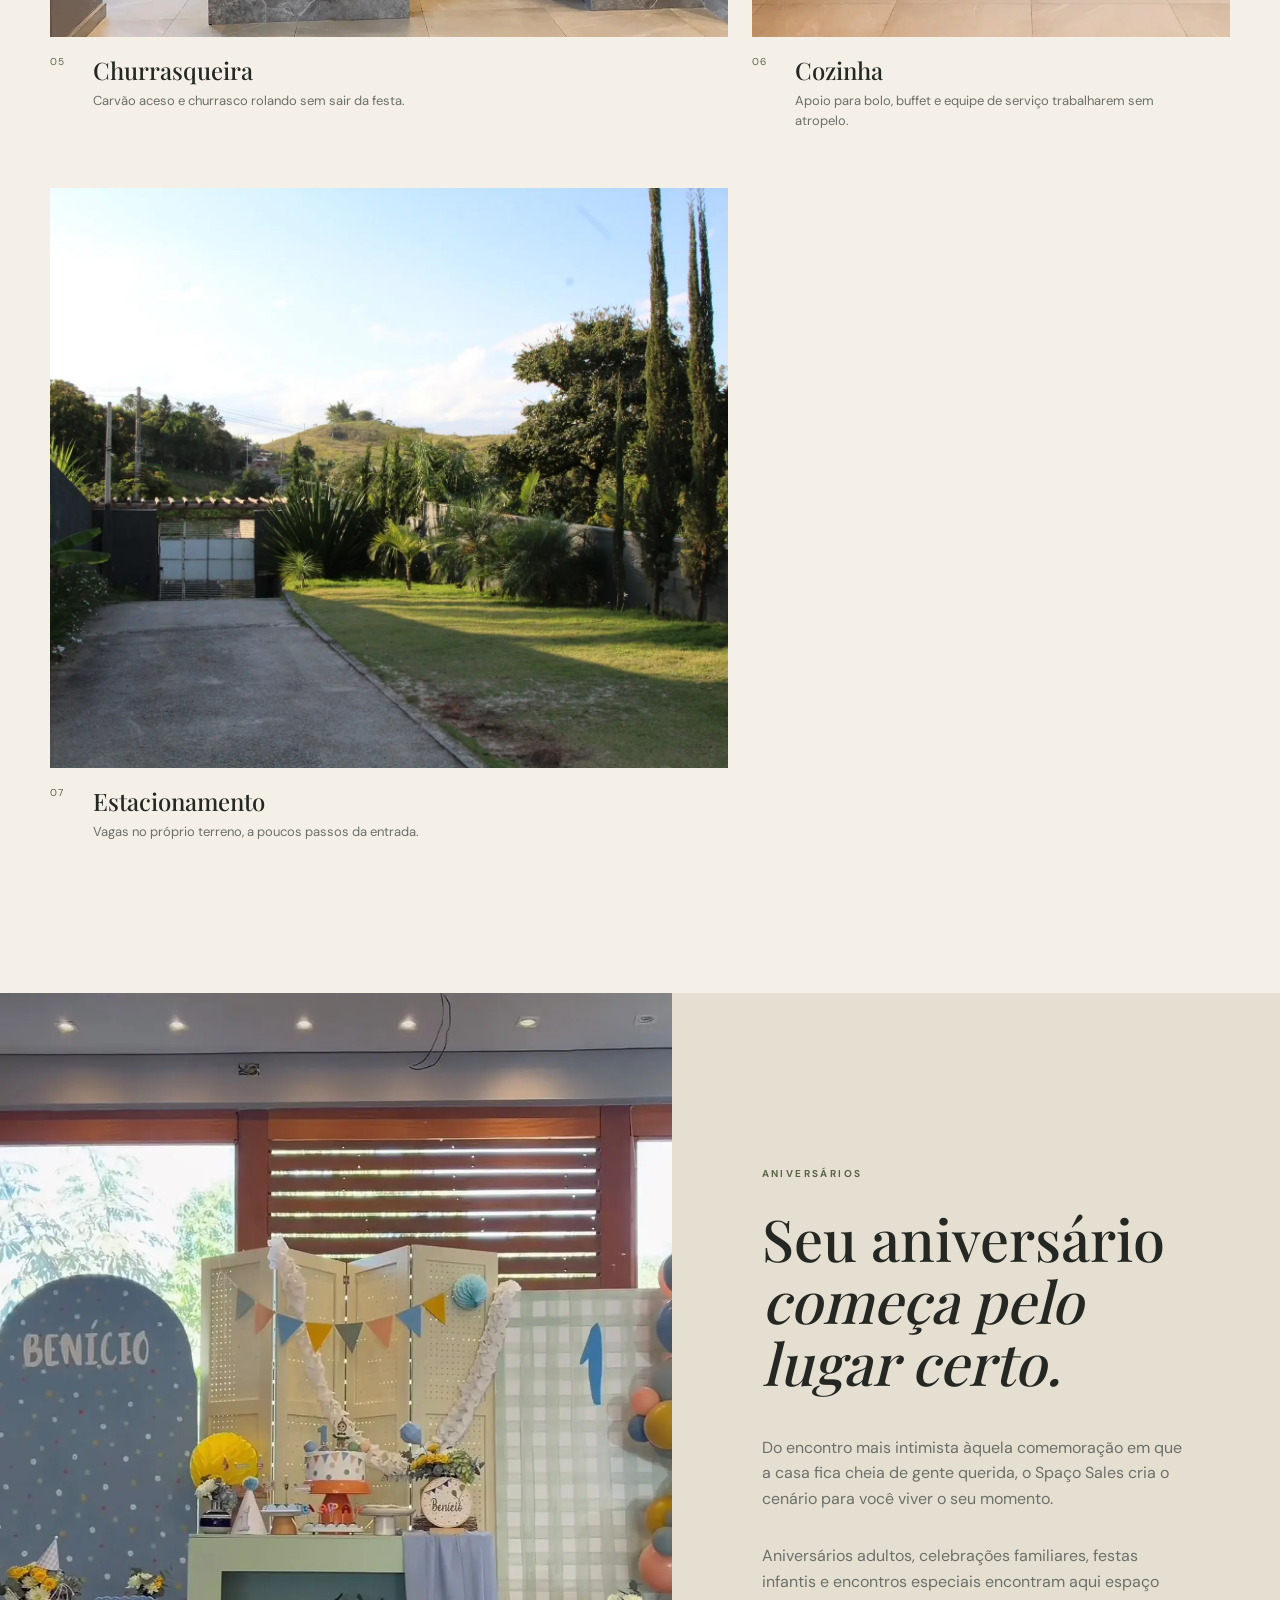
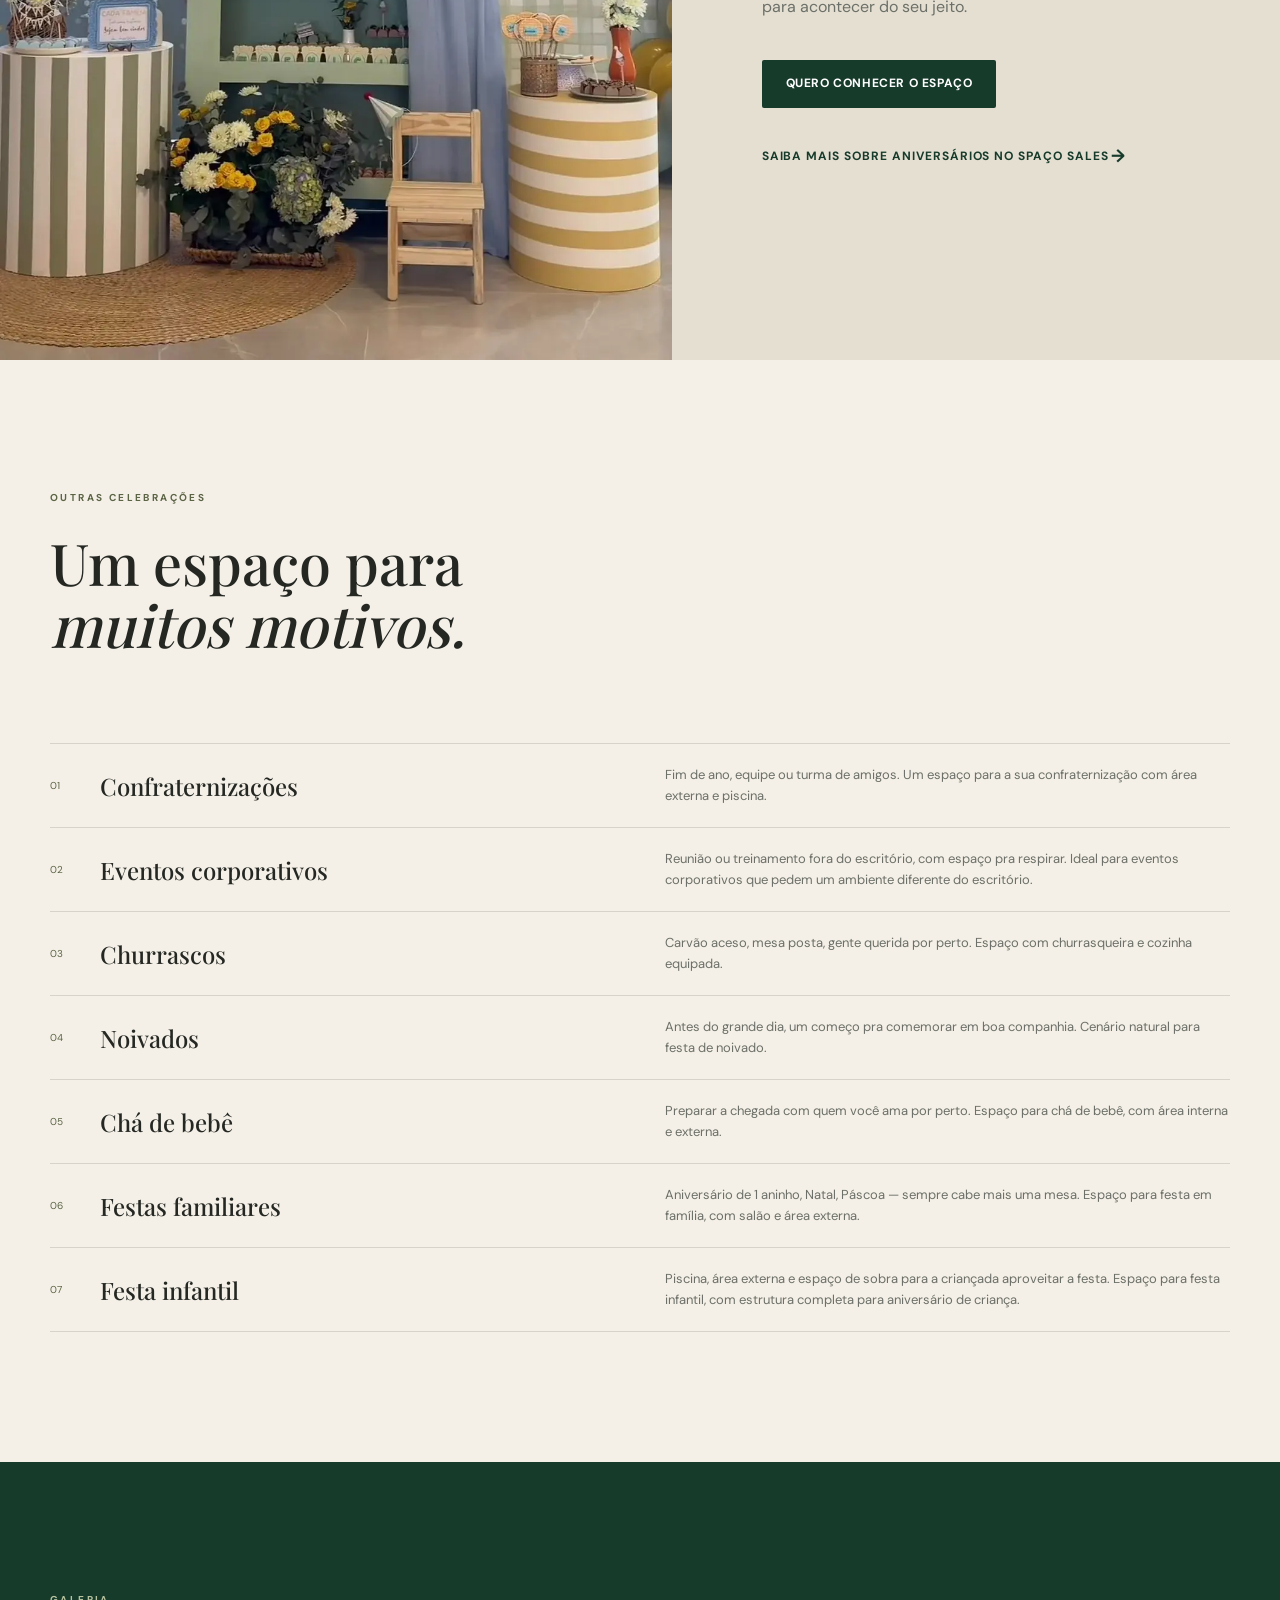
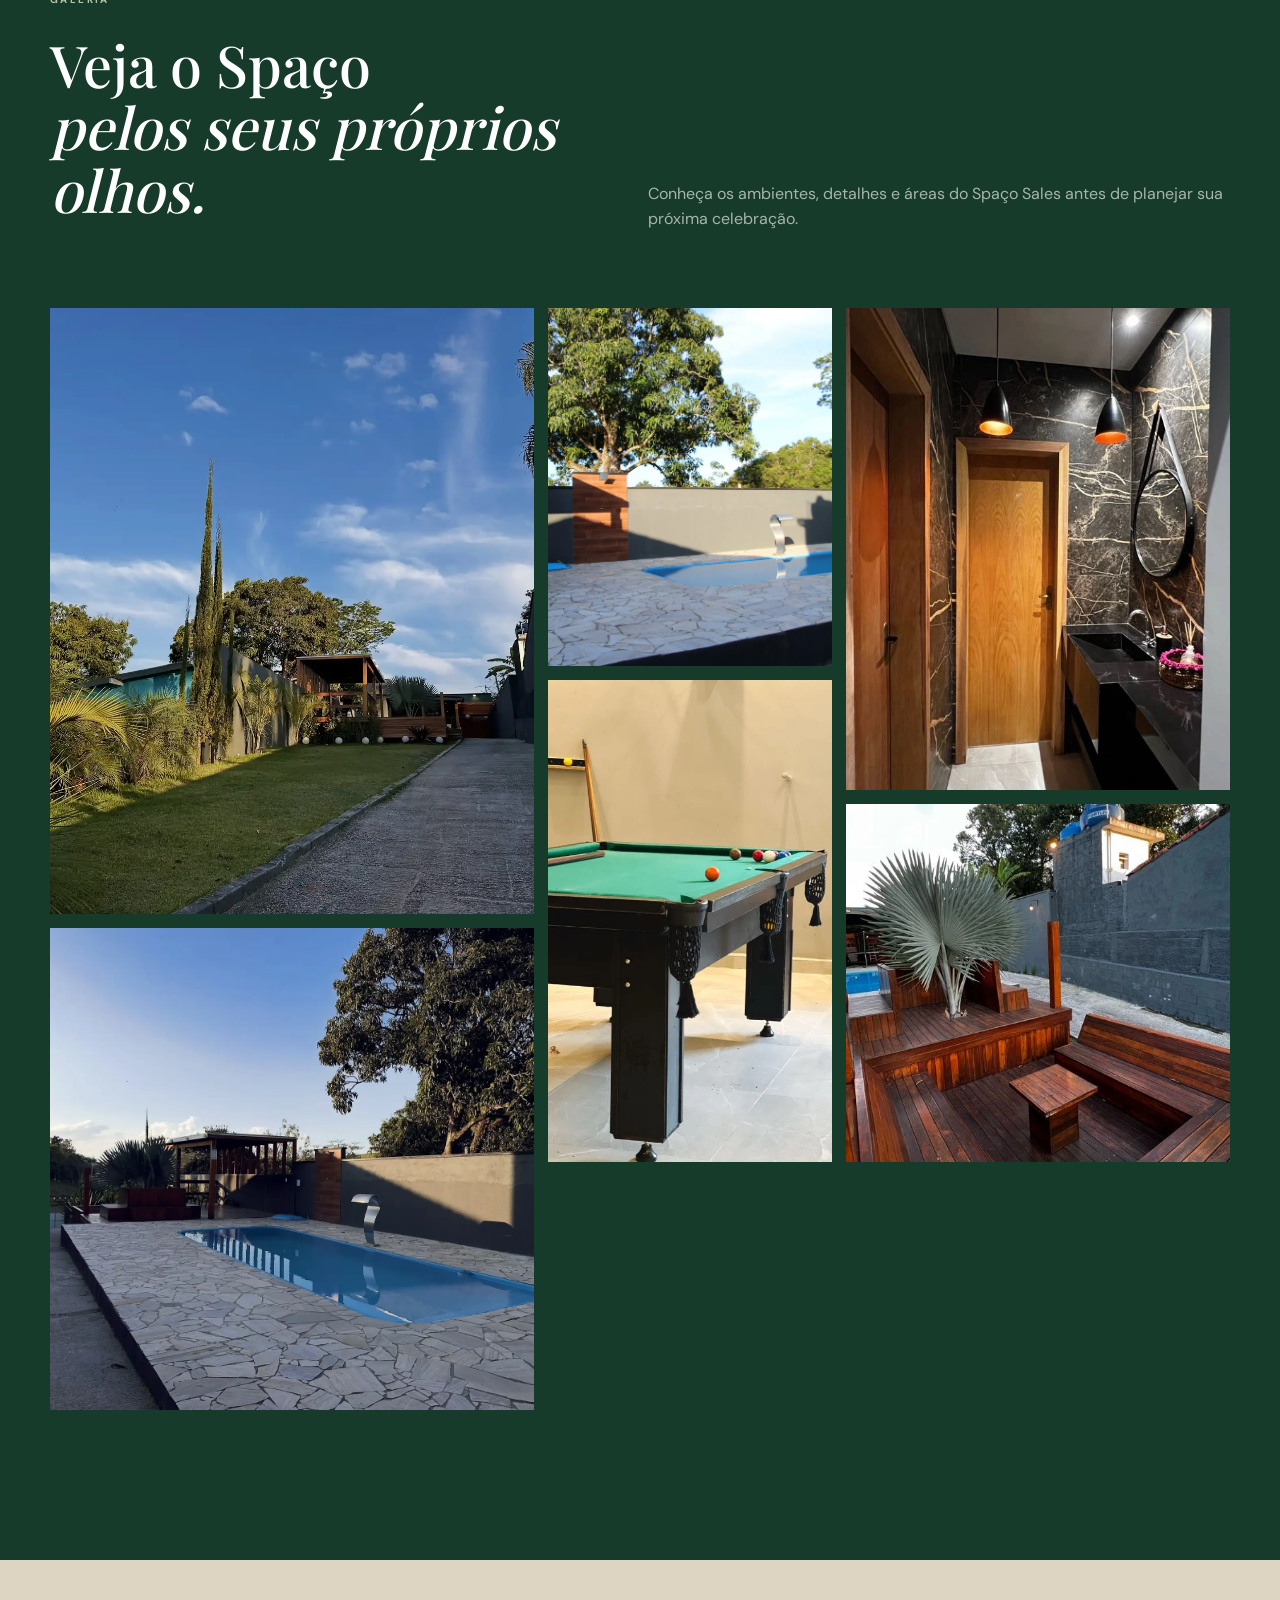
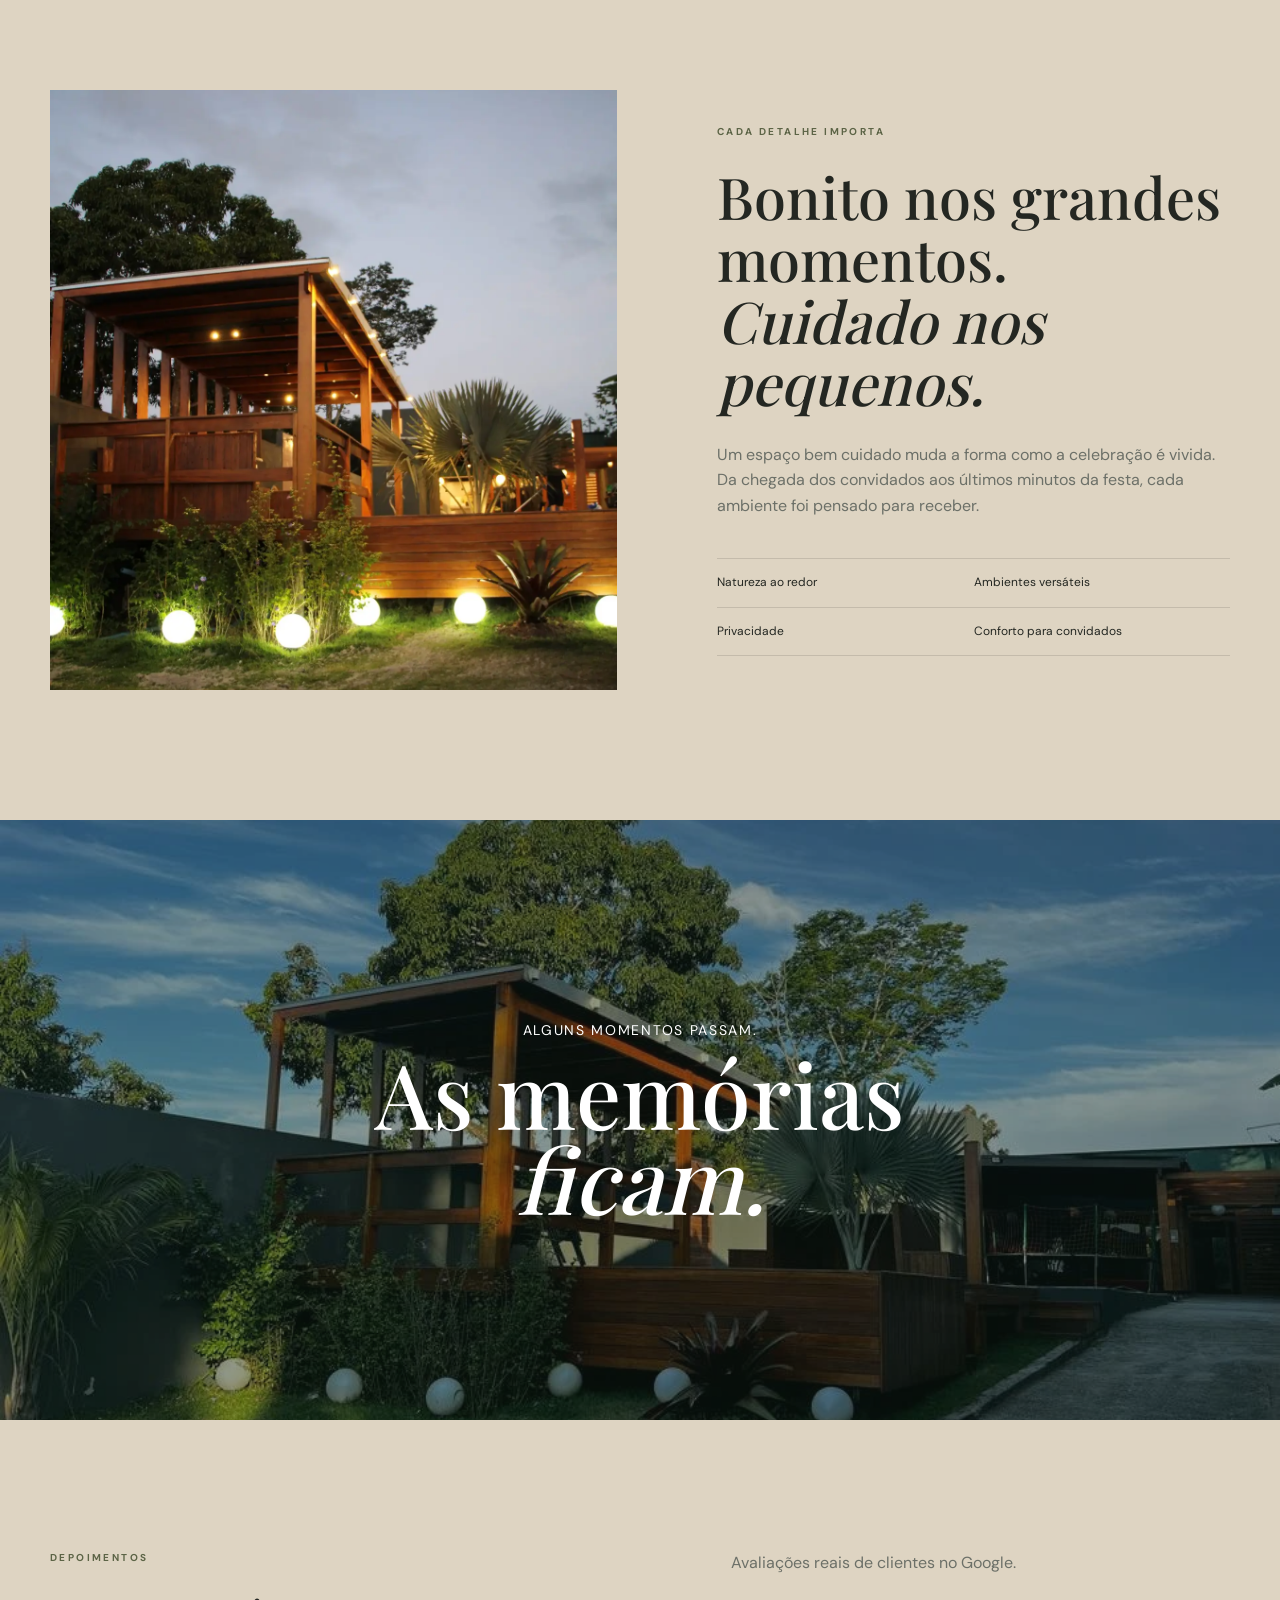
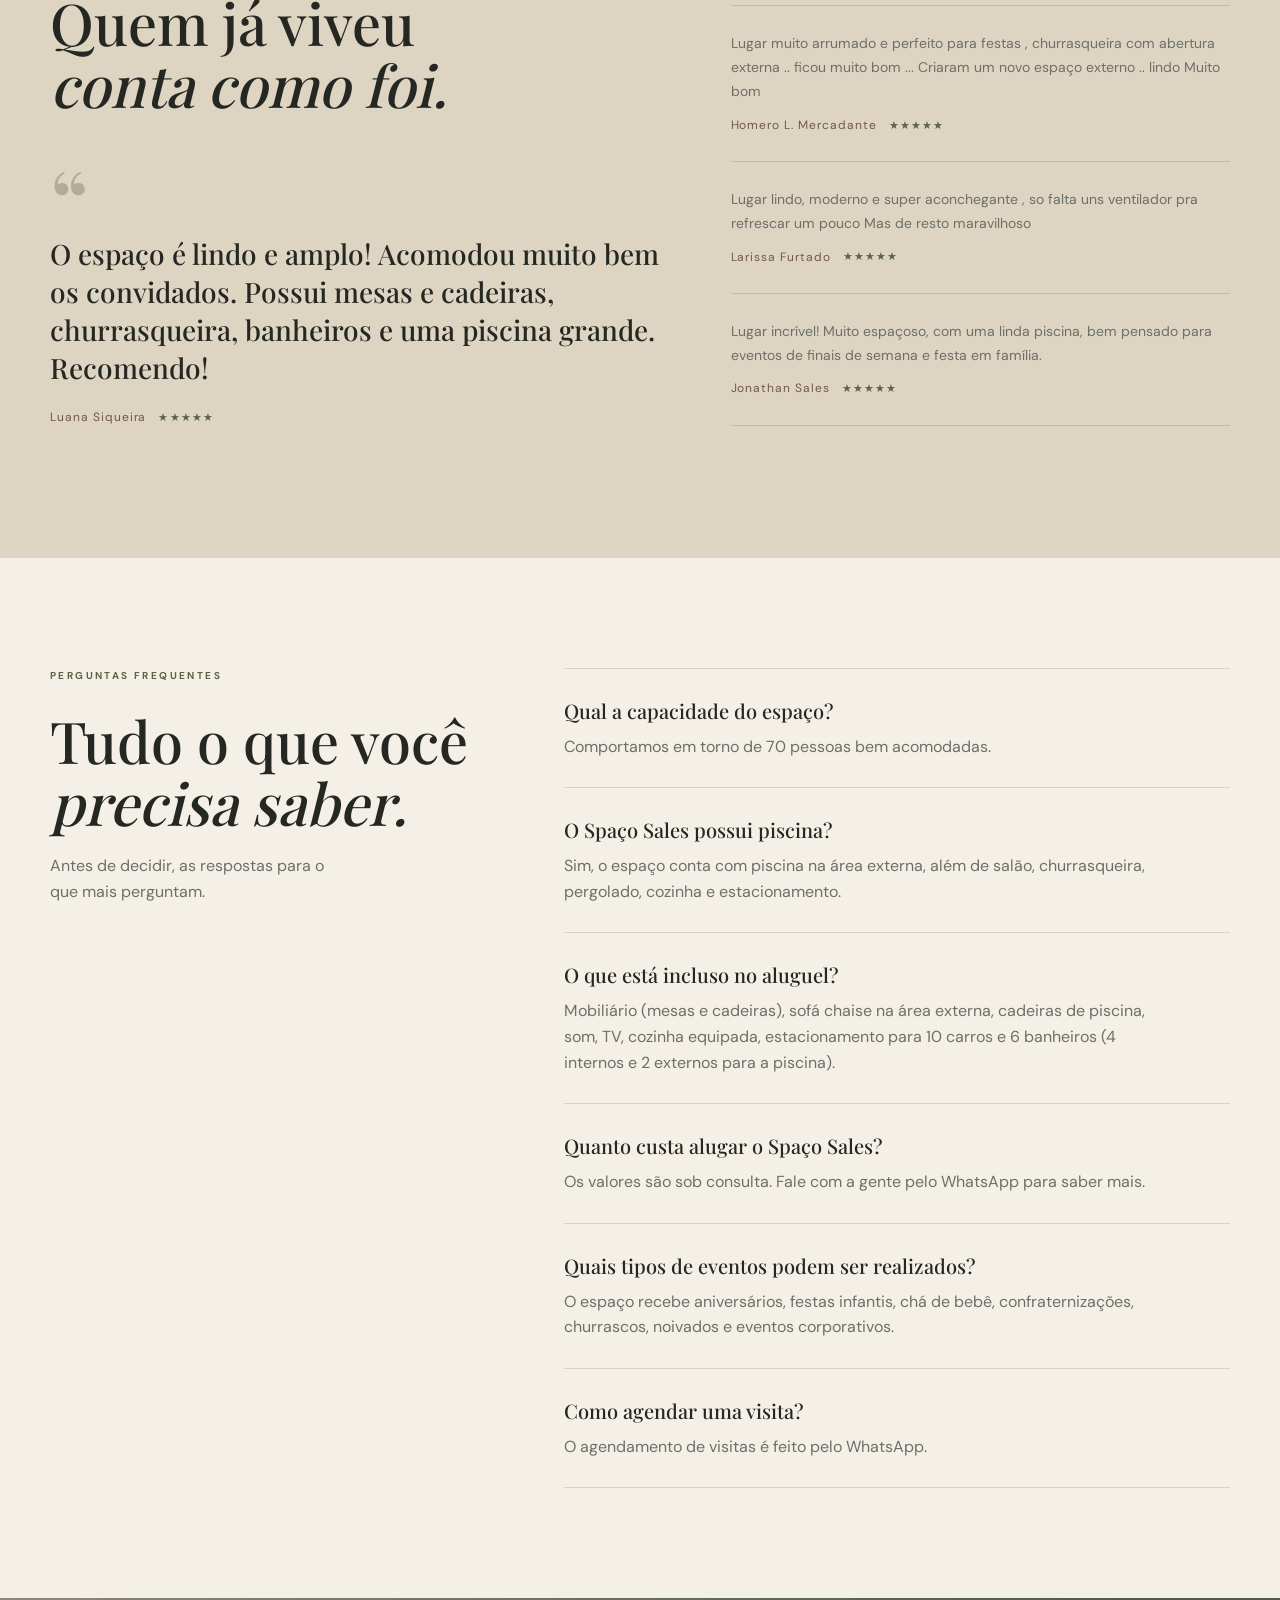
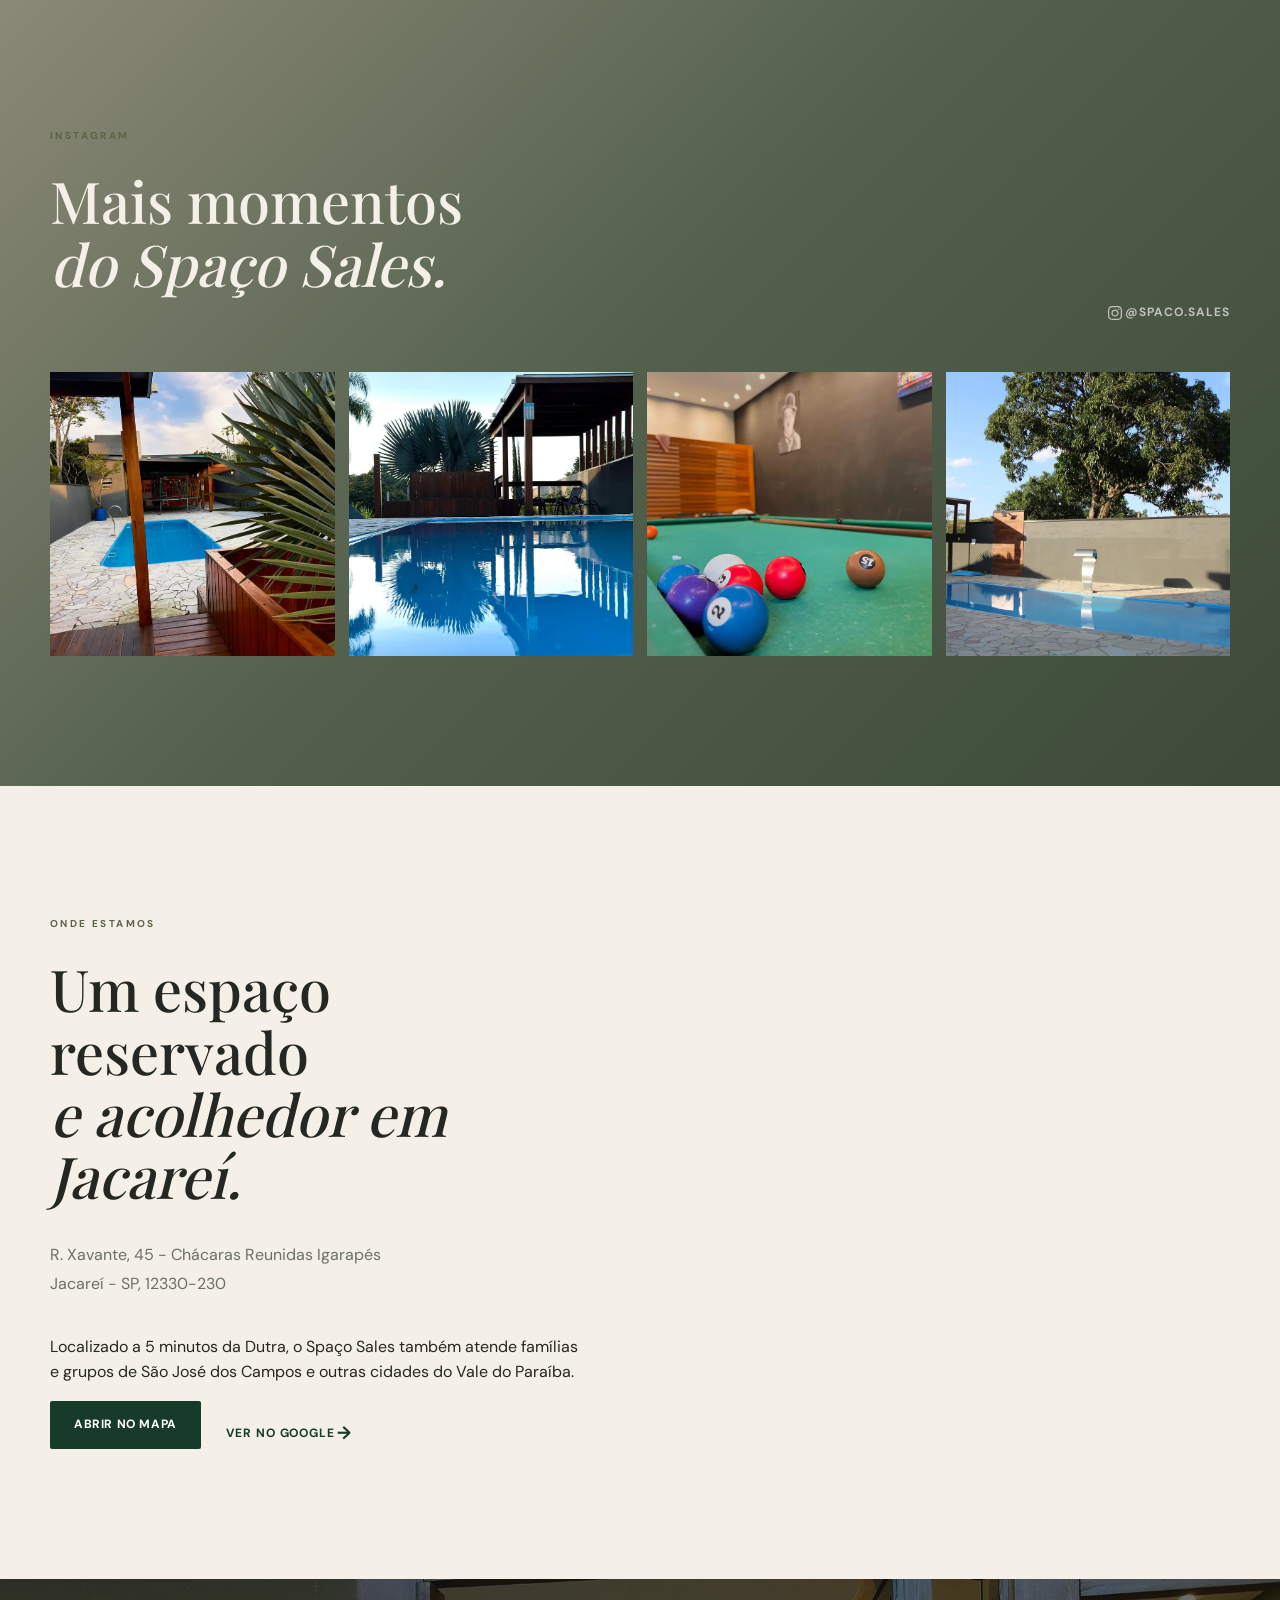
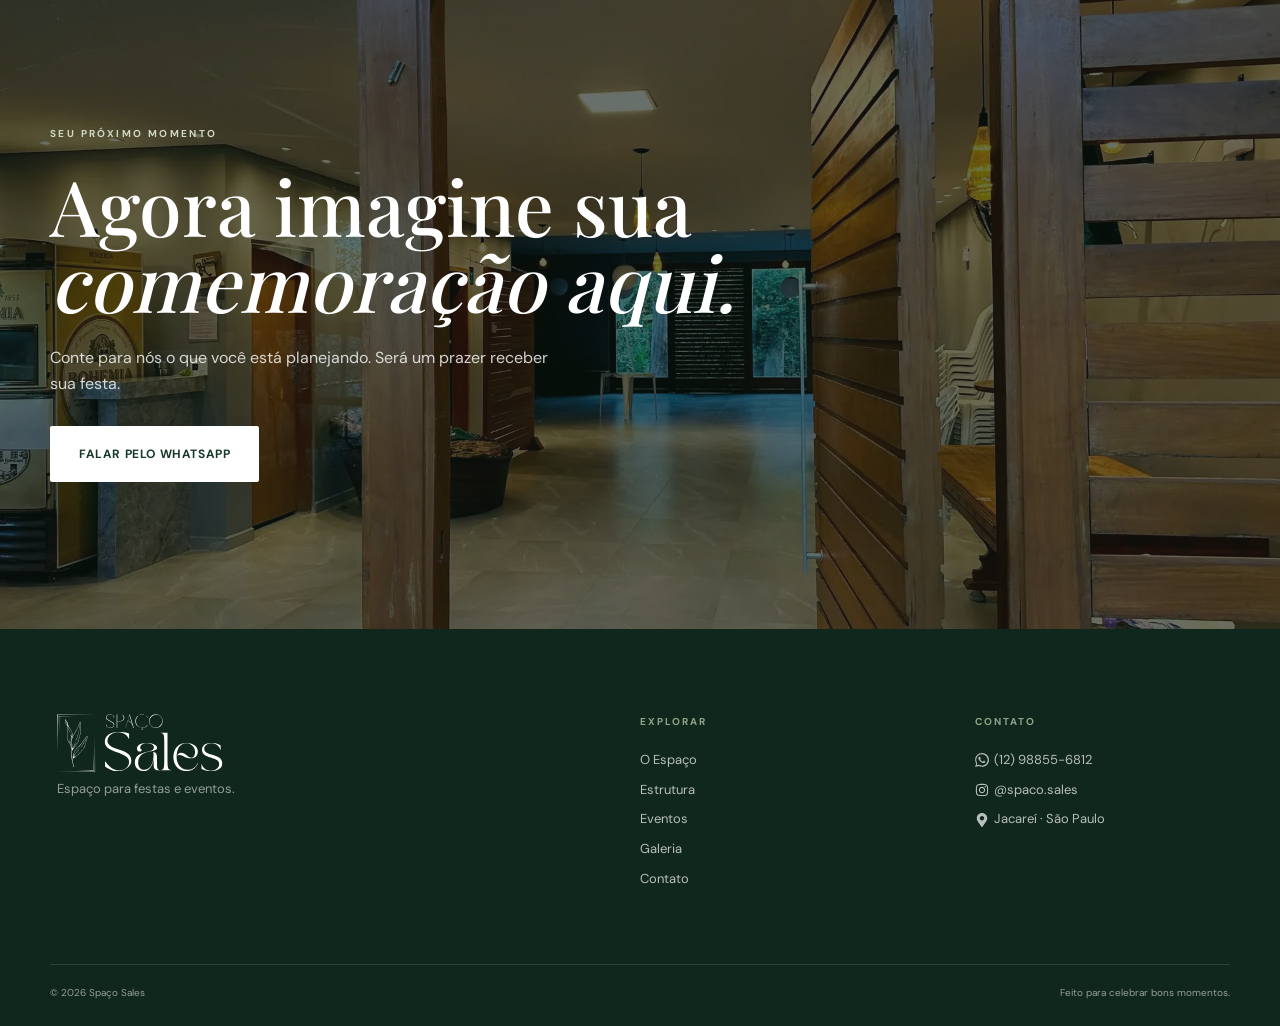
==== commit f19ef6a3: "Adiciona novas páginas" ====
--- a/index.html
+++ b/index.html
@@ -219,6 +219,7 @@
         <p>Do encontro mais intimista àquela comemoração em que a casa fica cheia de gente querida, o Spaço Sales cria o cenário para você viver o seu momento.</p>
         <p>Aniversários adultos, celebrações familiares, festas infantis e encontros especiais encontram aqui espaço para acontecer do seu jeito.</p>
         <a class="button button-dark" href="https://wa.me/5512988556812?text=Ol%C3%A1!%20Quero%20conhecer%20o%20Spa%C3%A7o%20Sales%20para%20meu%20anivers%C3%A1rio." target="_blank" rel="noopener">Quero conhecer o espaço</a>
+        <p><a class="text-link dark" href="/festa-de-aniversario/">Saiba mais sobre aniversários no Spaço Sales <span>→</span></a></p>
       </div>
     </section>
 
@@ -230,13 +231,13 @@
         </div>
       </div>
       <div class="event-list reveal">
-        <div><span>01</span><strong>Confraternizações</strong><small>Fim de ano, equipe ou turma de amigos. Um espaço para a sua confraternização com área externa e piscina.</small></div>
+        <div><span>01</span><strong><a href="/confraternizacao/">Confraternizações</a></strong><small>Fim de ano, equipe ou turma de amigos. Um espaço para a sua confraternização com área externa e piscina.</small></div>
         <div><span>02</span><strong>Eventos corporativos</strong><small>Reunião ou treinamento fora do escritório, com espaço pra respirar. Ideal para eventos corporativos que pedem um ambiente diferente do escritório.</small></div>
         <div><span>03</span><strong>Churrascos</strong><small>Carvão aceso, mesa posta, gente querida por perto. Espaço com churrasqueira e cozinha equipada.</small></div>
         <div><span>04</span><strong>Noivados</strong><small>Antes do grande dia, um começo pra comemorar em boa companhia. Cenário natural para festa de noivado.</small></div>
         <div><span>05</span><strong>Chá de bebê</strong><small>Preparar a chegada com quem você ama por perto. Espaço para chá de bebê, com área interna e externa.</small></div>
         <div><span>06</span><strong>Festas familiares</strong><small>Aniversário de 1 aninho, Natal, Páscoa — sempre cabe mais uma mesa. Espaço para festa em família, com salão e área externa.</small></div>
-        <div><span>07</span><strong>Festa infantil</strong><small>Piscina, área externa e espaço de sobra para a criançada aproveitar a festa. Espaço para festa infantil, com estrutura completa para aniversário de criança.</small></div>
+        <div><span>07</span><strong><a href="/festa-infantil/">Festa infantil</a></strong><small>Piscina, área externa e espaço de sobra para a criançada aproveitar a festa. Espaço para festa infantil, com estrutura completa para aniversário de criança.</small></div>
       </div>
     </section>
 
@@ -254,7 +255,7 @@
         </div>
       </div>
       <div class="gallery-grid container">
-        <button class="gallery-item g1 reveal" data-title="Salão principal"><img src="assets/img/foto-01.webp" alt="Salão principal do Spaço Sales em Jacareí" width="1728" height="2592" loading="lazy"></button>
+        <button class="gallery-item g1 reveal" data-title="Entrada e área verde"><img src="assets/img/foto-01.webp" alt="Entrada e área verde do Spaço Sales em Jacareí" width="1728" height="2592" loading="lazy"></button>
         <button class="gallery-item g2 reveal" data-title="Natureza ao redor"><img src="assets/img/foto-02.webp" alt="Área verde ao redor do Spaço Sales em Jacareí" width="1728" height="2592" loading="lazy"></button>
         <button class="gallery-item g3 reveal" data-title="Área externa"><img src="assets/img/foto-03.webp" alt="Área verde ao redor do Spaço Sales em Jacareí" width="720" height="1280" loading="lazy"></button>
         <button class="gallery-item g4 reveal" data-title="Detalhes do espaço"><img src="assets/img/foto-04.webp" alt="Detalhes da estrutura do Spaço Sales" width="720" height="1280" loading="lazy"></button>
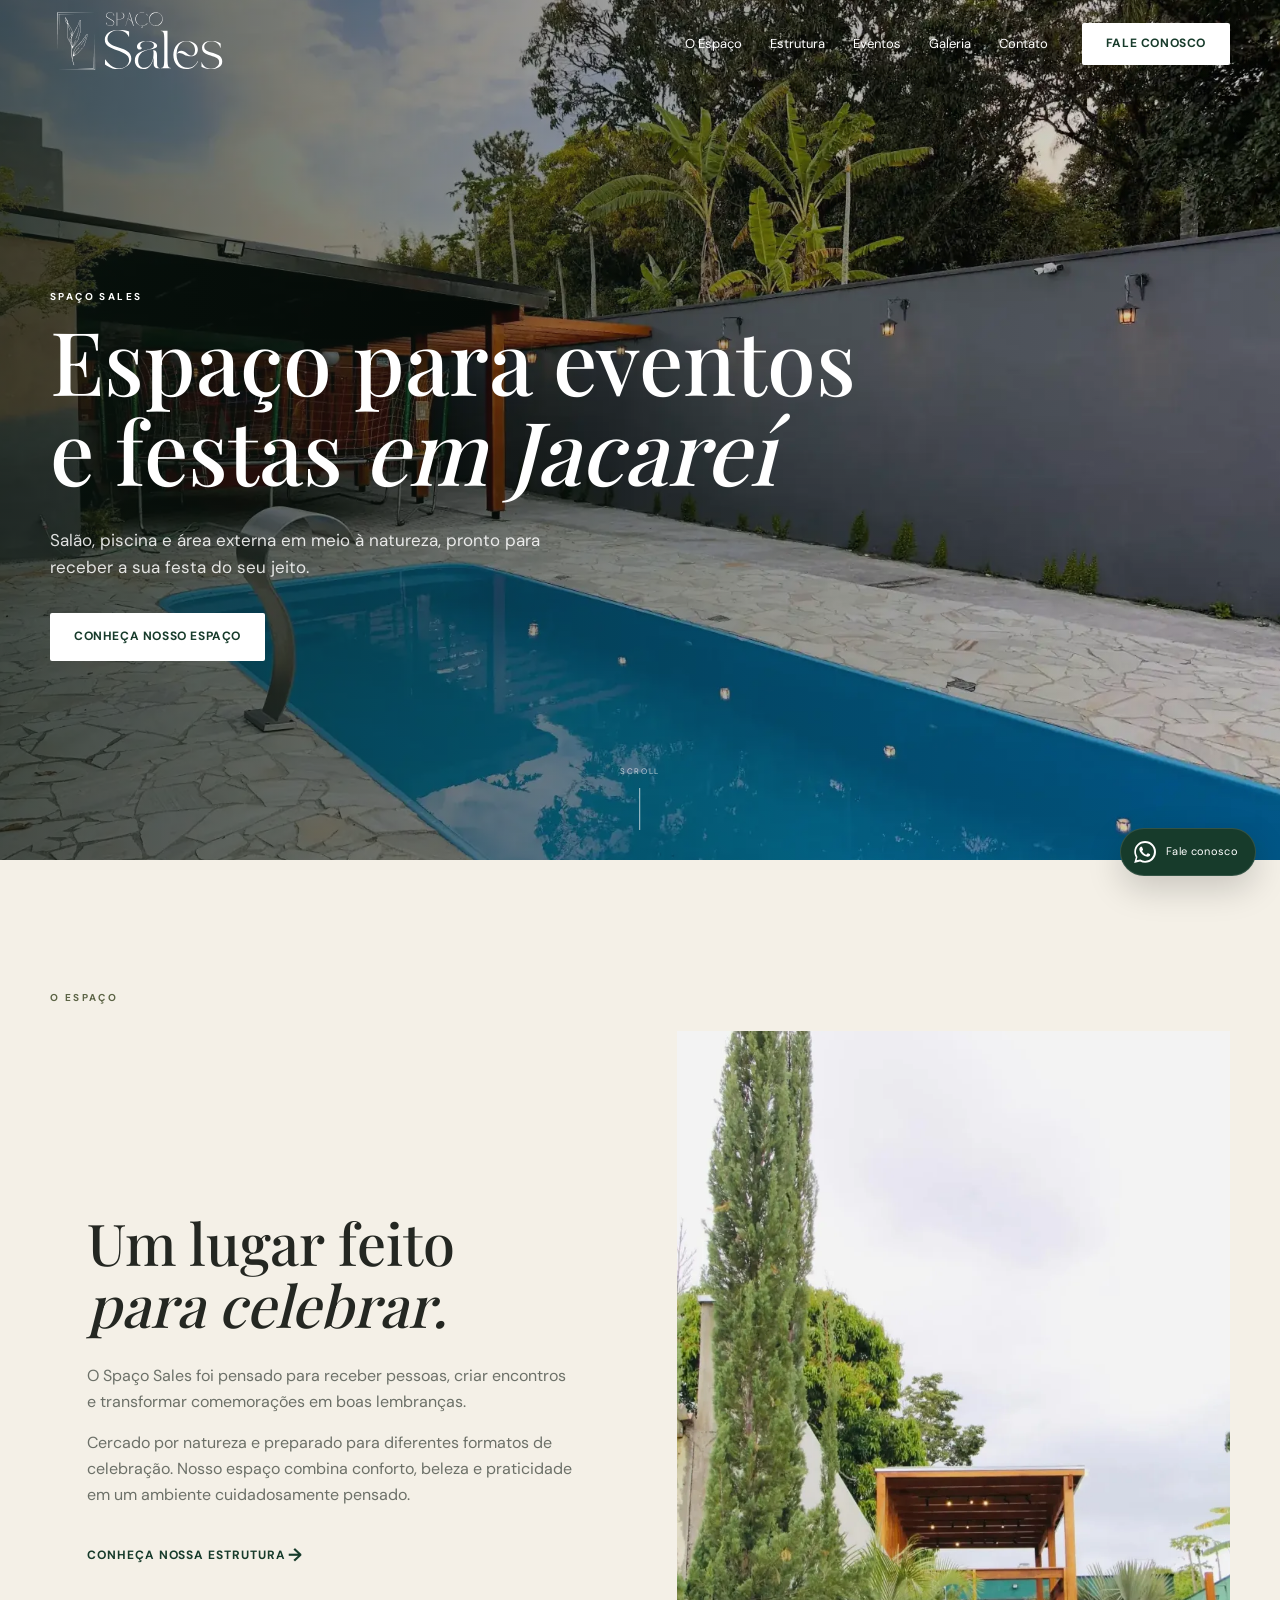
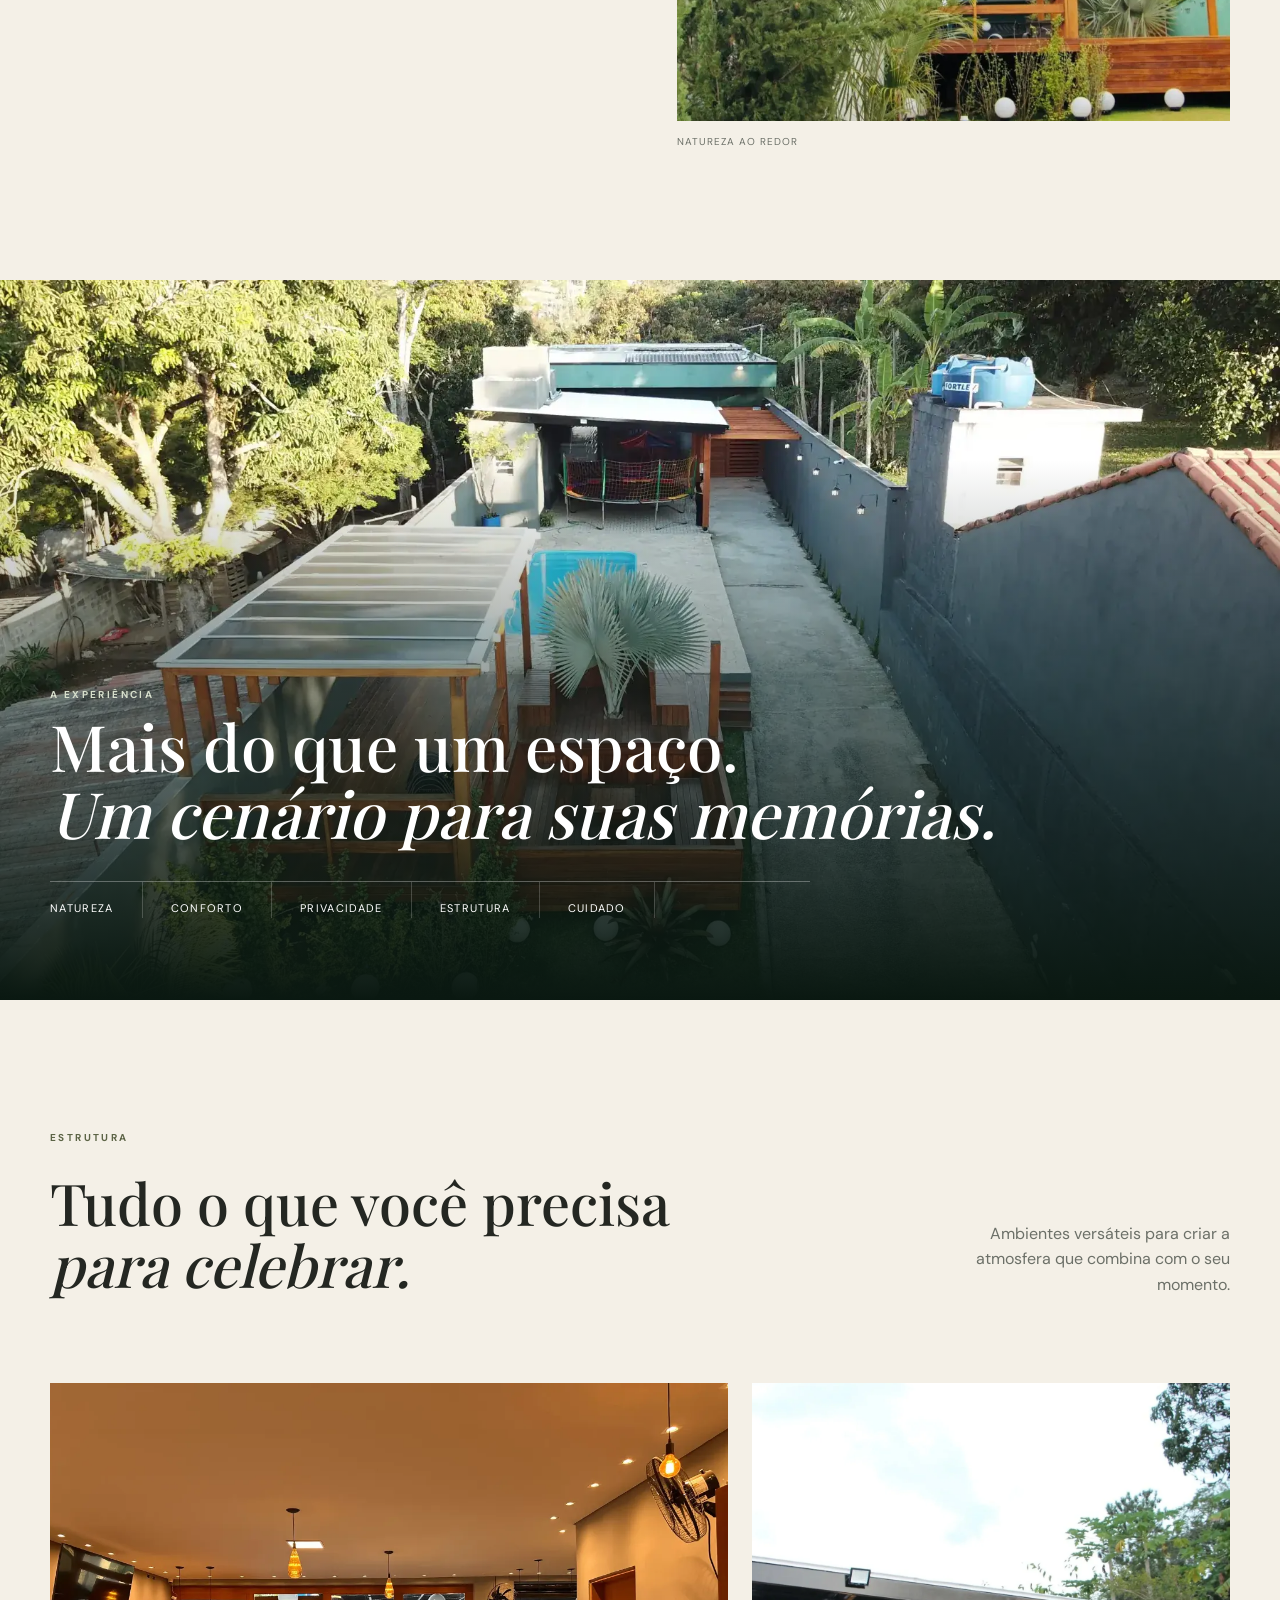
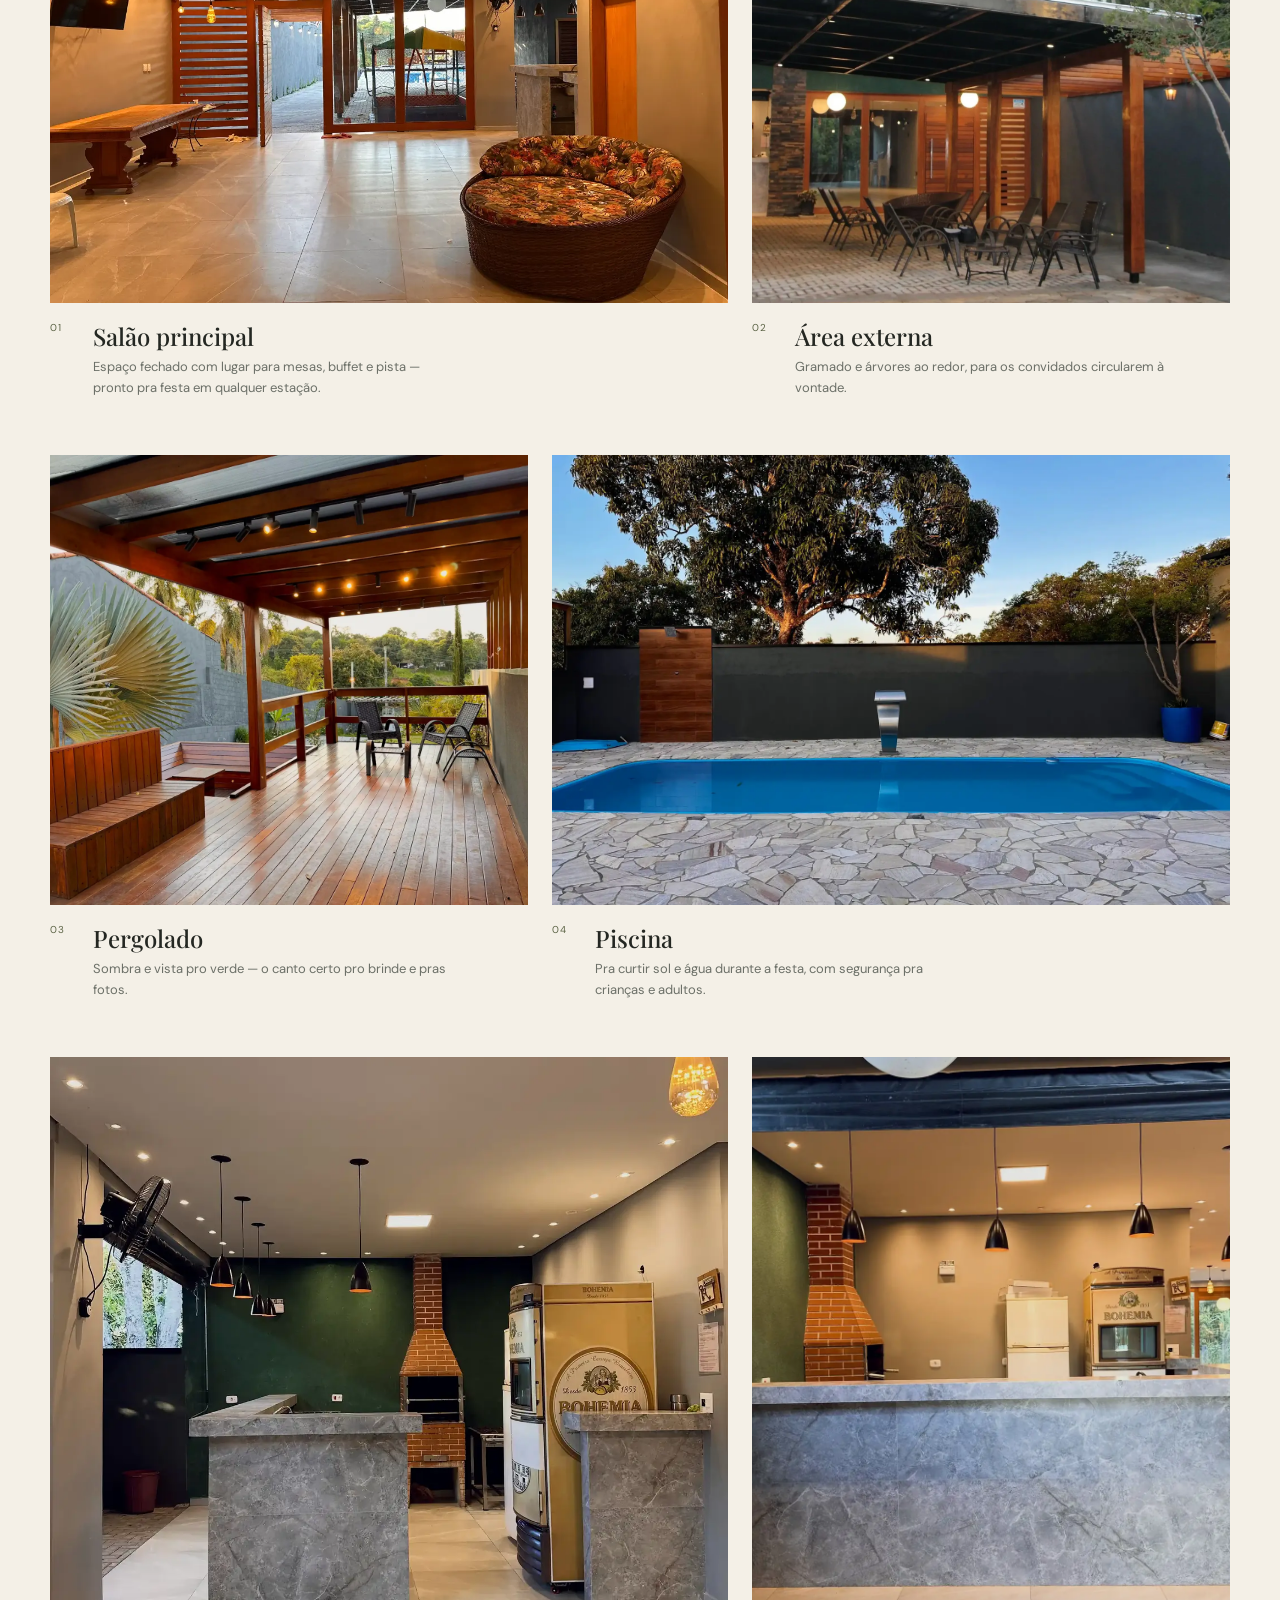
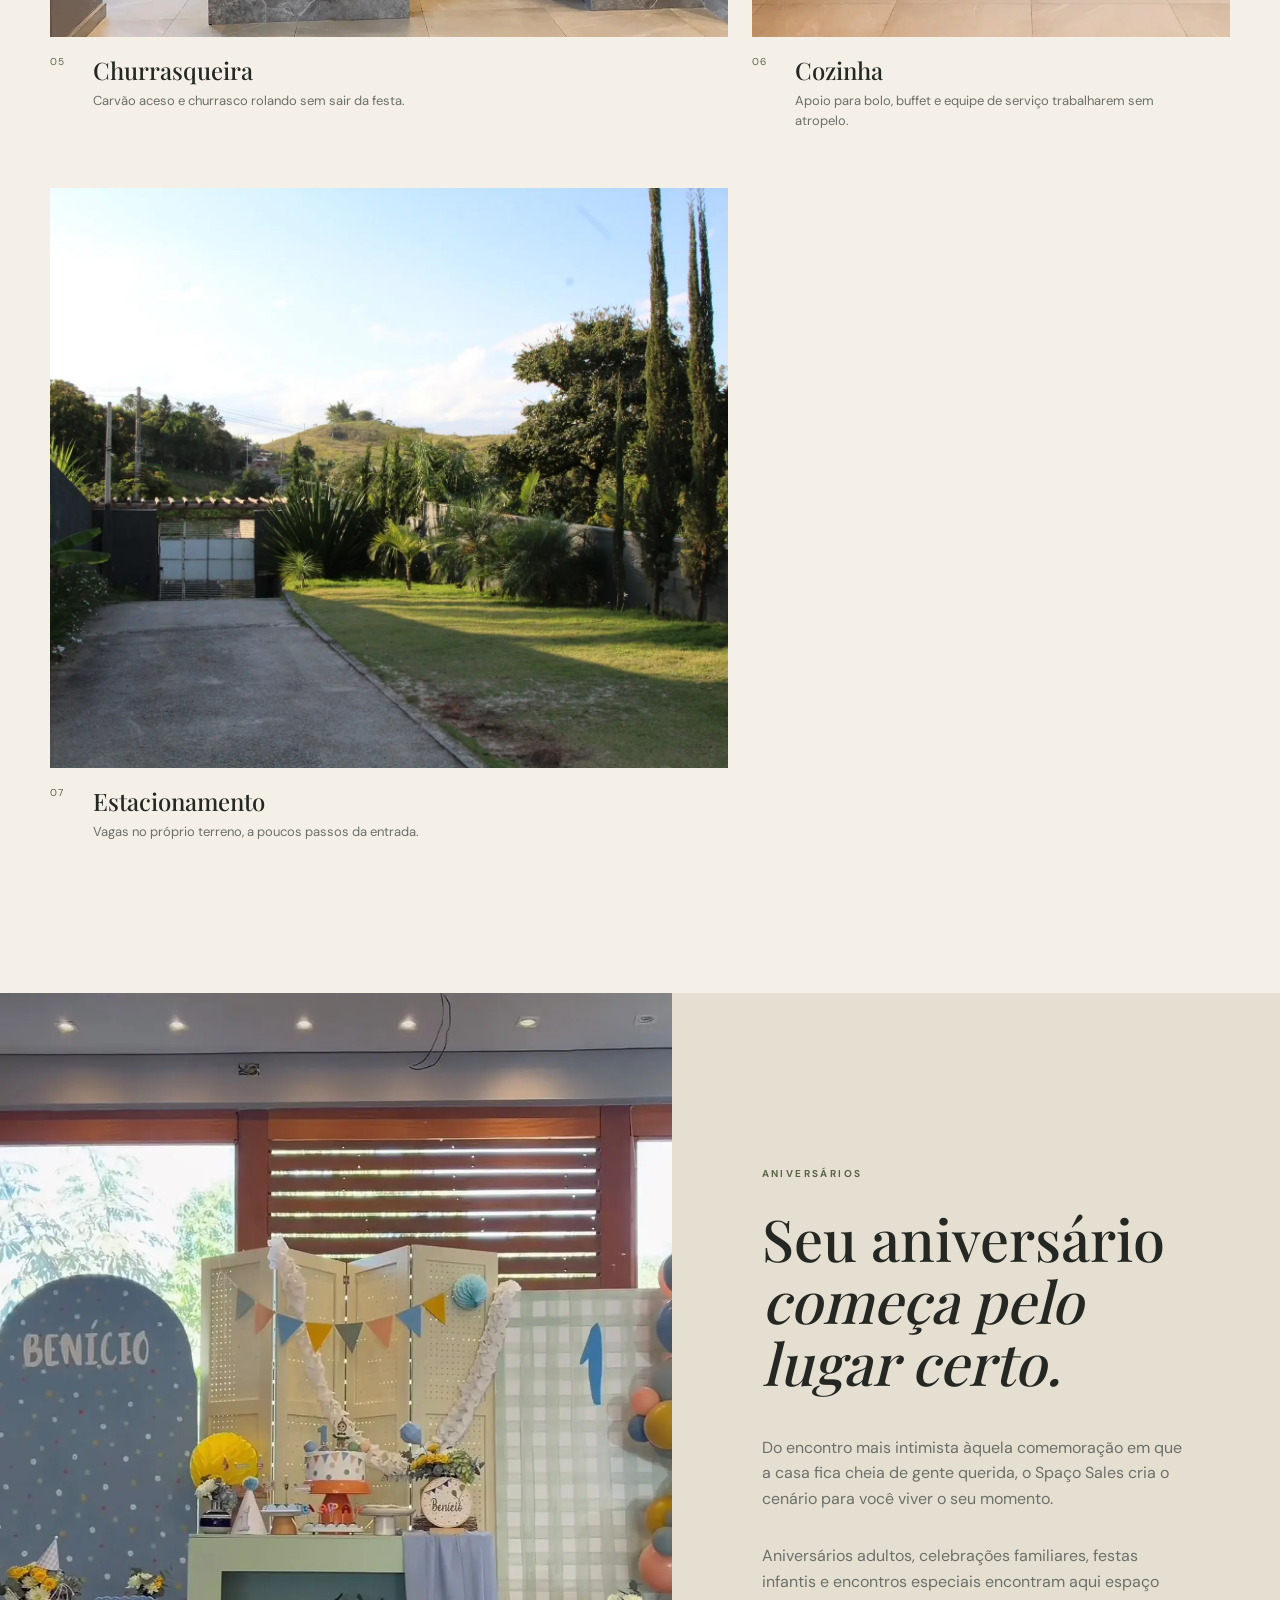
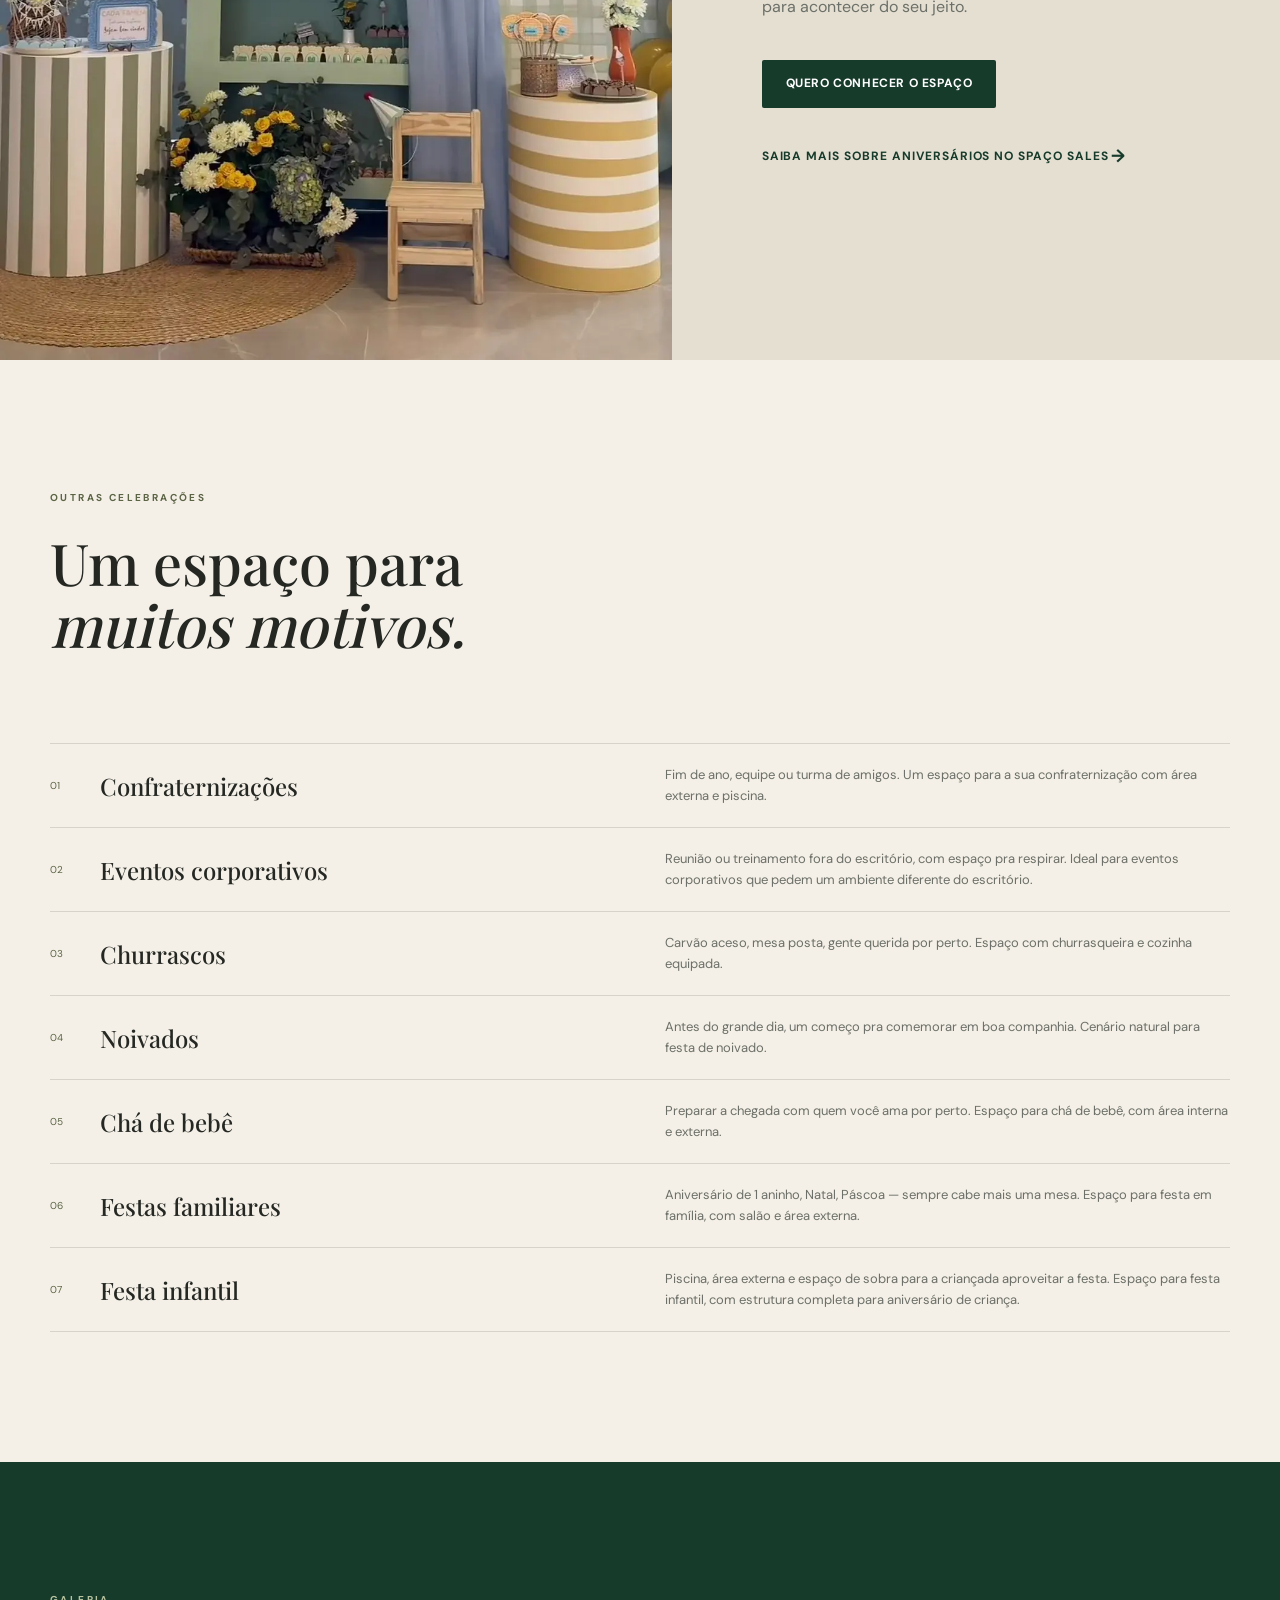
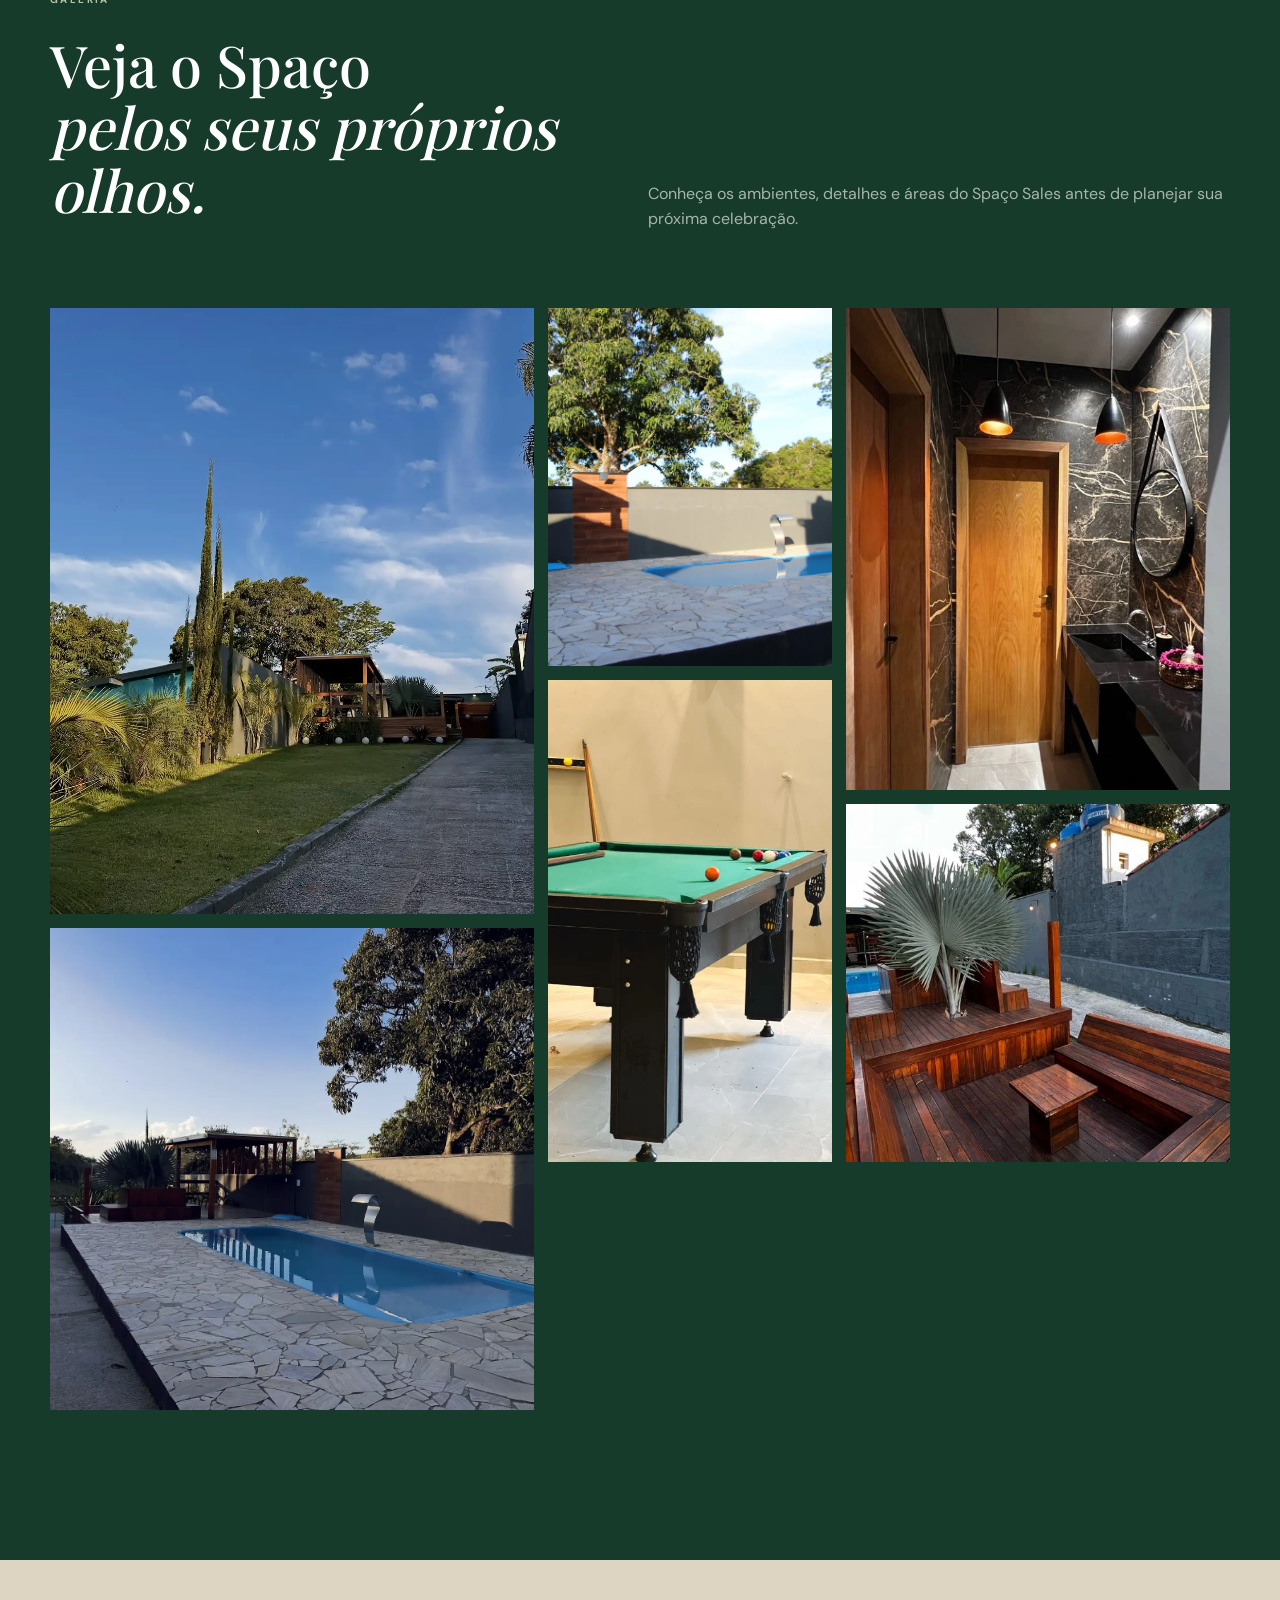
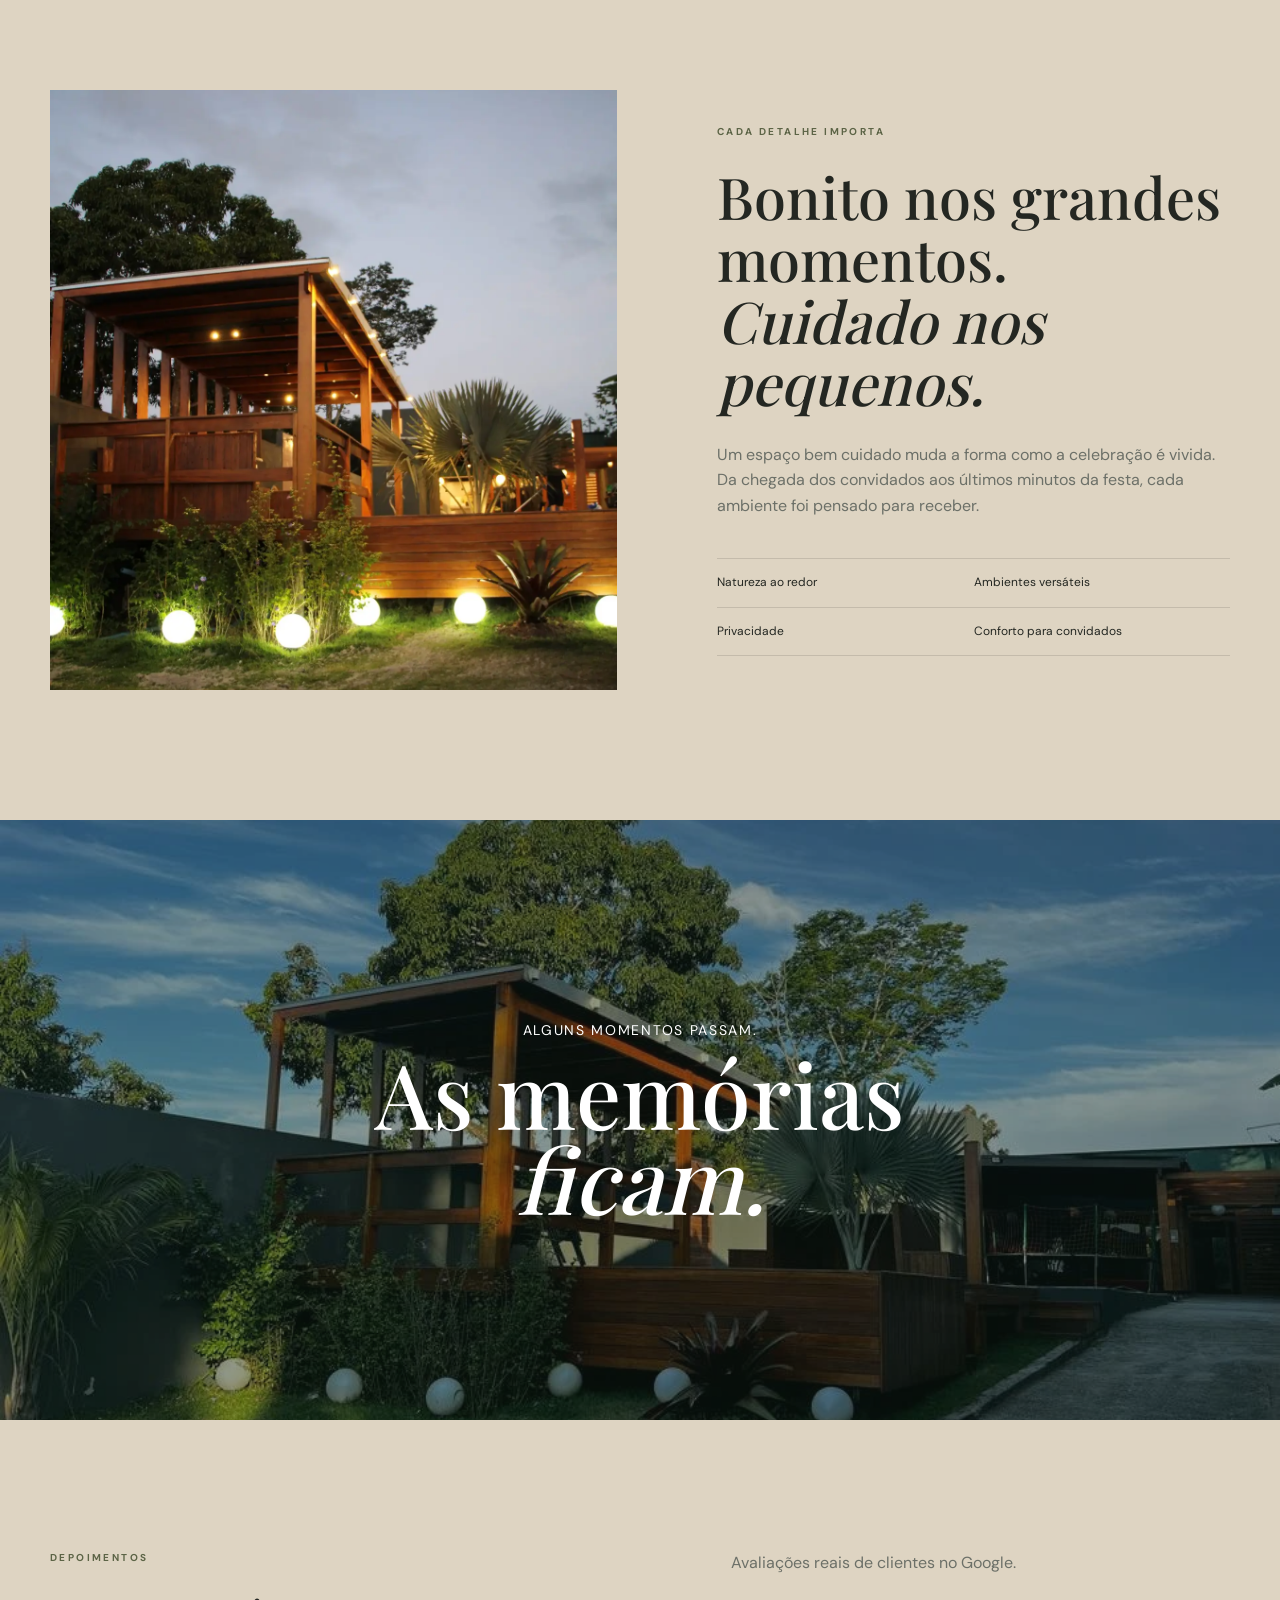
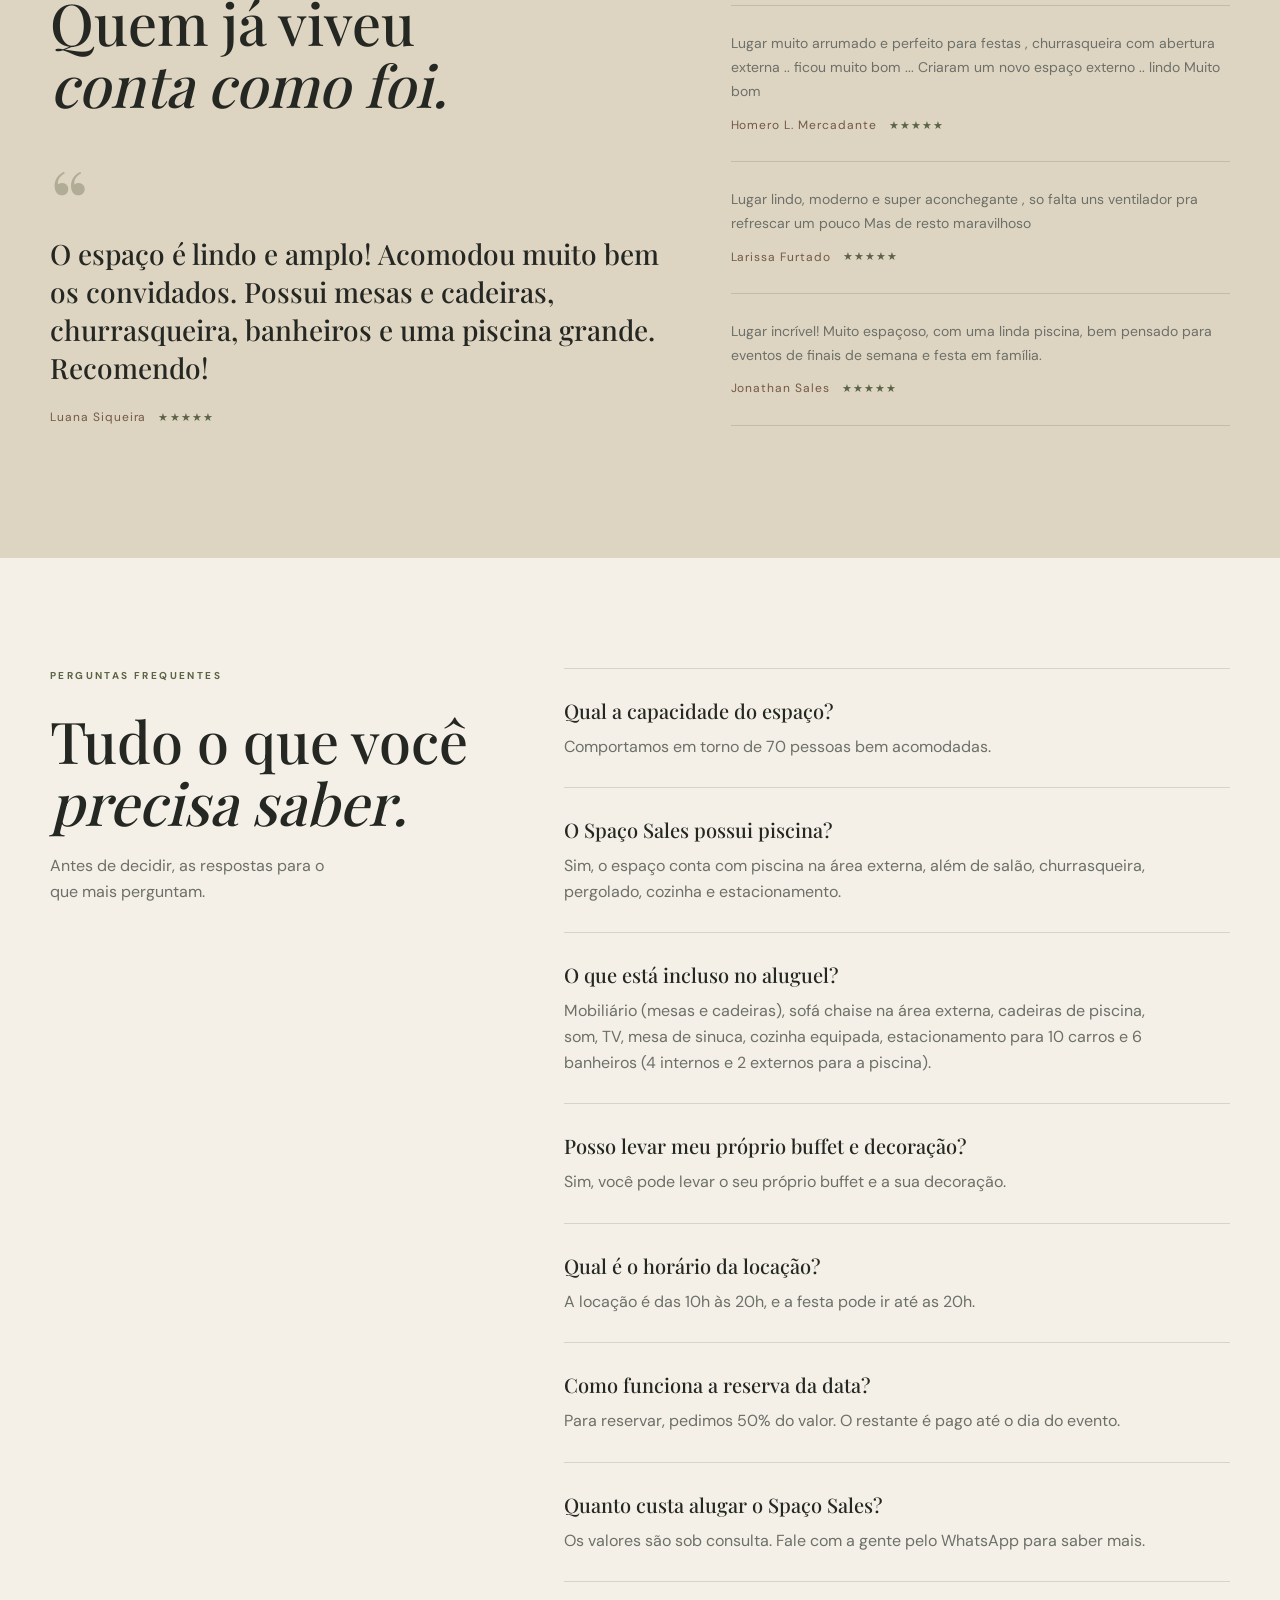
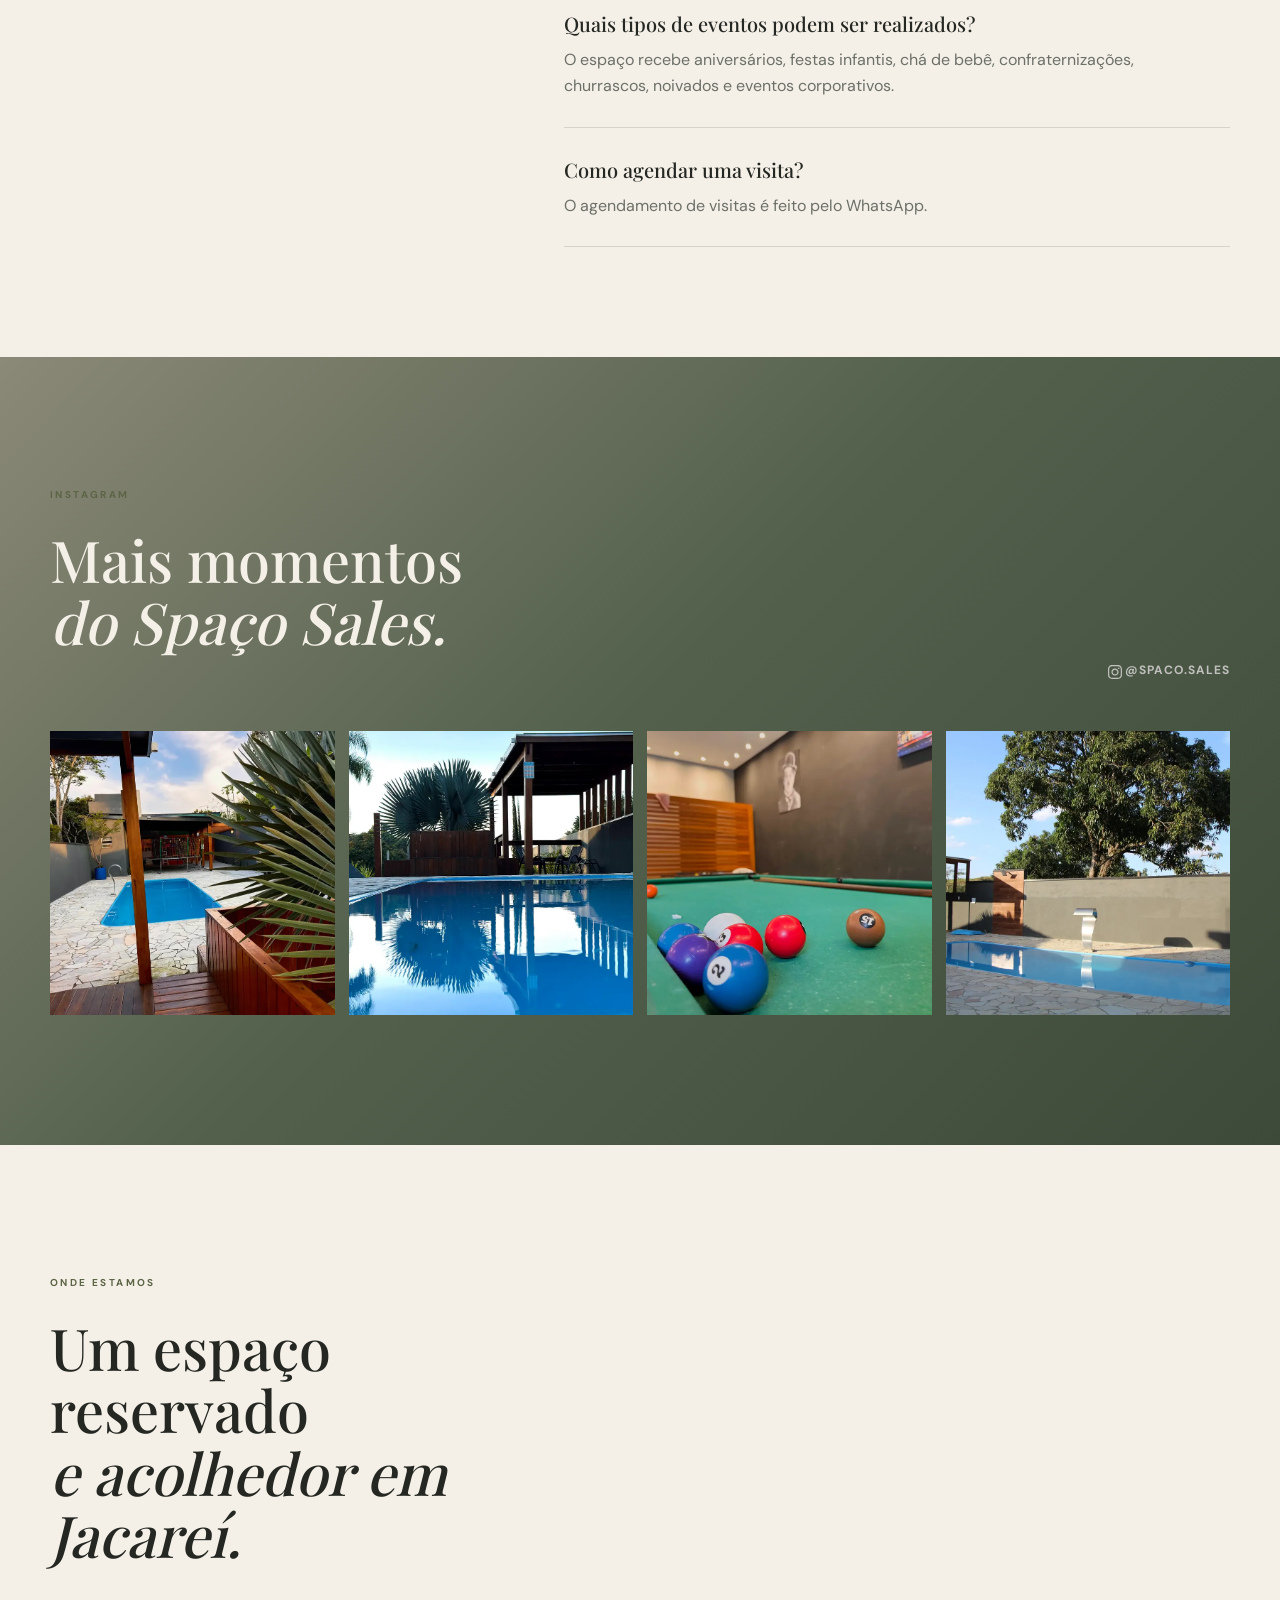
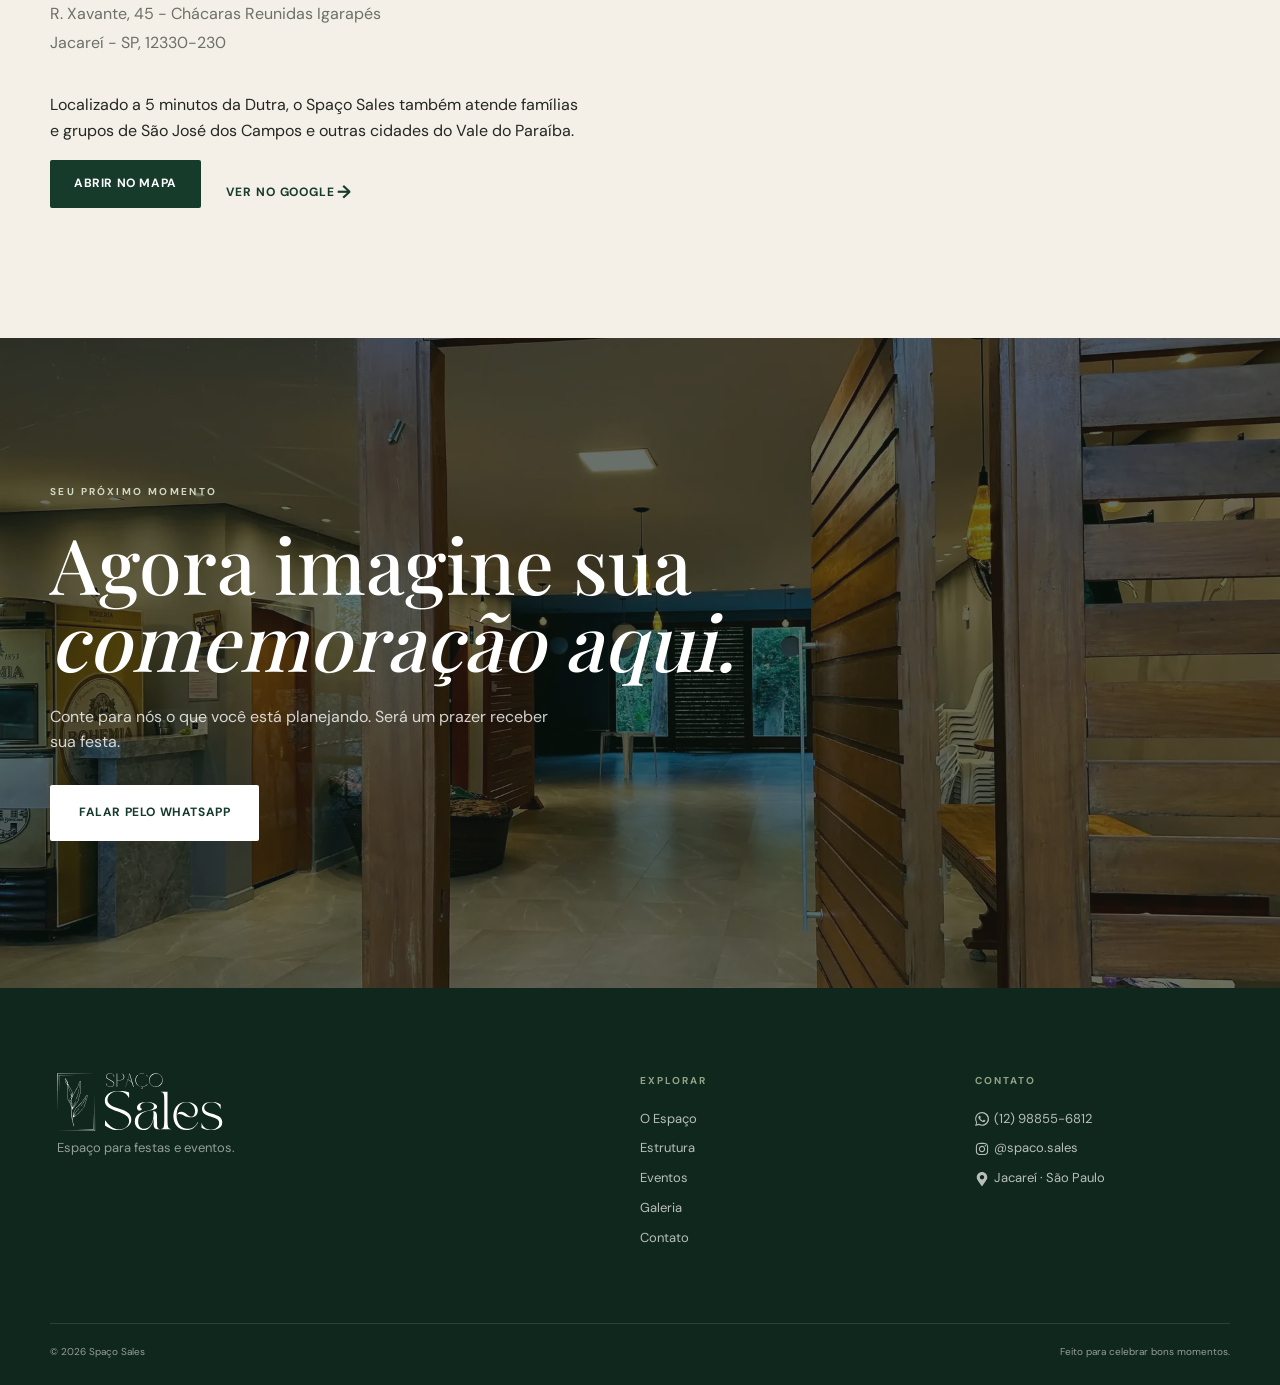
==== commit 6c5ed0e4: "Altera texto e nomenclaturas de imagens" ====
--- a/index.html
+++ b/index.html
@@ -10,6 +10,8 @@
   <link rel="icon" type="image/svg+xml" href="assets/img/logos/svg/logo-verde.svg">
   <link rel="icon" type="image/png" href="assets/img/logos/png/logo-verde.png">
   <link rel="apple-touch-icon" href="assets/img/logos/png/logo-verde-com-fundo.png">
+  <link rel="preload" href="/assets/fonts/playfair_display_medium.woff2" as="font" type="font/woff2" crossorigin>
+  <link rel="preload" href="/assets/fonts/dm_sans_regular.woff2" as="font" type="font/woff2" crossorigin>
   <link rel="stylesheet" href="assets/css/styles.css">
   <link rel="stylesheet" href="assets/css/map.css">
 
@@ -58,7 +60,8 @@
       { "@type": "LocationFeatureSpecification", "name": "Cozinha equipada", "value": true },
       { "@type": "LocationFeatureSpecification", "name": "Estacionamento para 10 carros", "value": true },
       { "@type": "LocationFeatureSpecification", "name": "6 banheiros", "value": true },
-      { "@type": "LocationFeatureSpecification", "name": "Som e TV", "value": true }
+      { "@type": "LocationFeatureSpecification", "name": "Som e TV", "value": true },
+      { "@type": "LocationFeatureSpecification", "name": "Mesa de sinuca", "value": true }
     ],
     "areaServed": [
       { "@type": "City", "name": "Jacareí" },
@@ -350,7 +353,19 @@
           </div>
           <div class="faq-item">
             <h3>O que está incluso no aluguel?</h3>
-            <p>Mobiliário (mesas e cadeiras), sofá chaise na área externa, cadeiras de piscina, som, TV, cozinha equipada, estacionamento para 10 carros e 6 banheiros (4 internos e 2 externos para a piscina).</p>
+            <p>Mobiliário (mesas e cadeiras), sofá chaise na área externa, cadeiras de piscina, som, TV, mesa de sinuca, cozinha equipada, estacionamento para 10 carros e 6 banheiros (4 internos e 2 externos para a piscina).</p>
+          </div>
+          <div class="faq-item">
+            <h3>Posso levar meu próprio buffet e decoração?</h3>
+            <p>Sim, você pode levar o seu próprio buffet e a sua decoração.</p>
+          </div>
+          <div class="faq-item">
+            <h3>Qual é o horário da locação?</h3>
+            <p>A locação é das 10h às 20h, e a festa pode ir até as 20h.</p>
+          </div>
+          <div class="faq-item">
+            <h3>Como funciona a reserva da data?</h3>
+            <p>Para reservar, pedimos 50% do valor. O restante é pago até o dia do evento.</p>
           </div>
           <div class="faq-item">
             <h3>Quanto custa alugar o Spaço Sales?</h3>
@@ -383,10 +398,10 @@
         </a>
       </div>
       <div class="container instagram-grid">
-        <a href="https://www.instagram.com/spaco.sales/" target="_blank" rel="noopener" class="instagram-photo reveal"><img src="assets/img/foto-instagram-01.webp" width="1067" height="800" alt="Publicação do Instagram do Spaço Sales" loading="lazy"></a>
-        <a href="https://www.instagram.com/spaco.sales/" target="_blank" rel="noopener" class="instagram-photo reveal"><img src="assets/img/foto-instagram-02.webp" width="800" height="1067" alt="Publicação do Instagram do Spaço Sales" loading="lazy"></a>
-        <a href="https://www.instagram.com/spaco.sales/" target="_blank" rel="noopener" class="instagram-photo reveal"><img src="assets/img/foto-instagram-03.webp" width="1067" height="800" alt="Publicação do Instagram do Spaço Sales" loading="lazy"></a>
-        <a href="https://www.instagram.com/spaco.sales/" target="_blank" rel="noopener" class="instagram-photo reveal"><img src="assets/img/foto-instagram-04.webp" width="1200" height="800" alt="Publicação do Instagram do Spaço Sales" loading="lazy"></a>
+        <a href="https://www.instagram.com/spaco.sales/" target="_blank" rel="noopener" class="instagram-photo reveal"><img src="assets/img/foto-instagram-01.webp" width="1067" height="800" alt="Piscina vista do deck de madeira do Spaço Sales" loading="lazy"></a>
+        <a href="https://www.instagram.com/spaco.sales/" target="_blank" rel="noopener" class="instagram-photo reveal"><img src="assets/img/foto-instagram-02.webp" width="800" height="1067" alt="Piscina com reflexo do pergolado do Spaço Sales" loading="lazy"></a>
+        <a href="https://www.instagram.com/spaco.sales/" target="_blank" rel="noopener" class="instagram-photo reveal"><img src="assets/img/foto-instagram-03.webp" width="1067" height="800" alt="Mesa de sinuca no salão do Spaço Sales" loading="lazy"></a>
+        <a href="https://www.instagram.com/spaco.sales/" target="_blank" rel="noopener" class="instagram-photo reveal"><img src="assets/img/foto-instagram-04.webp" width="1200" height="800" alt="Piscina com cascata e área verde do Spaço Sales" loading="lazy"></a>
       </div>
     </section>
 
@@ -410,7 +425,7 @@
     </section>
 
     <section class="final-cta">
-      <img class="final-image image-wide" src="assets/img/foto-final.webp" width="1920" height="1440" alt="Foto final do Spaço Sales" loading="lazy">
+      <img class="final-image image-wide" src="assets/img/foto-final.webp" width="1920" height="1440" alt="Entrada do salão principal do Spaço Sales" loading="lazy">
       <div class="final-overlay"></div>
       <div class="final-content container reveal">
         <div class="section-kicker light-kicker">Seu próximo momento</div>
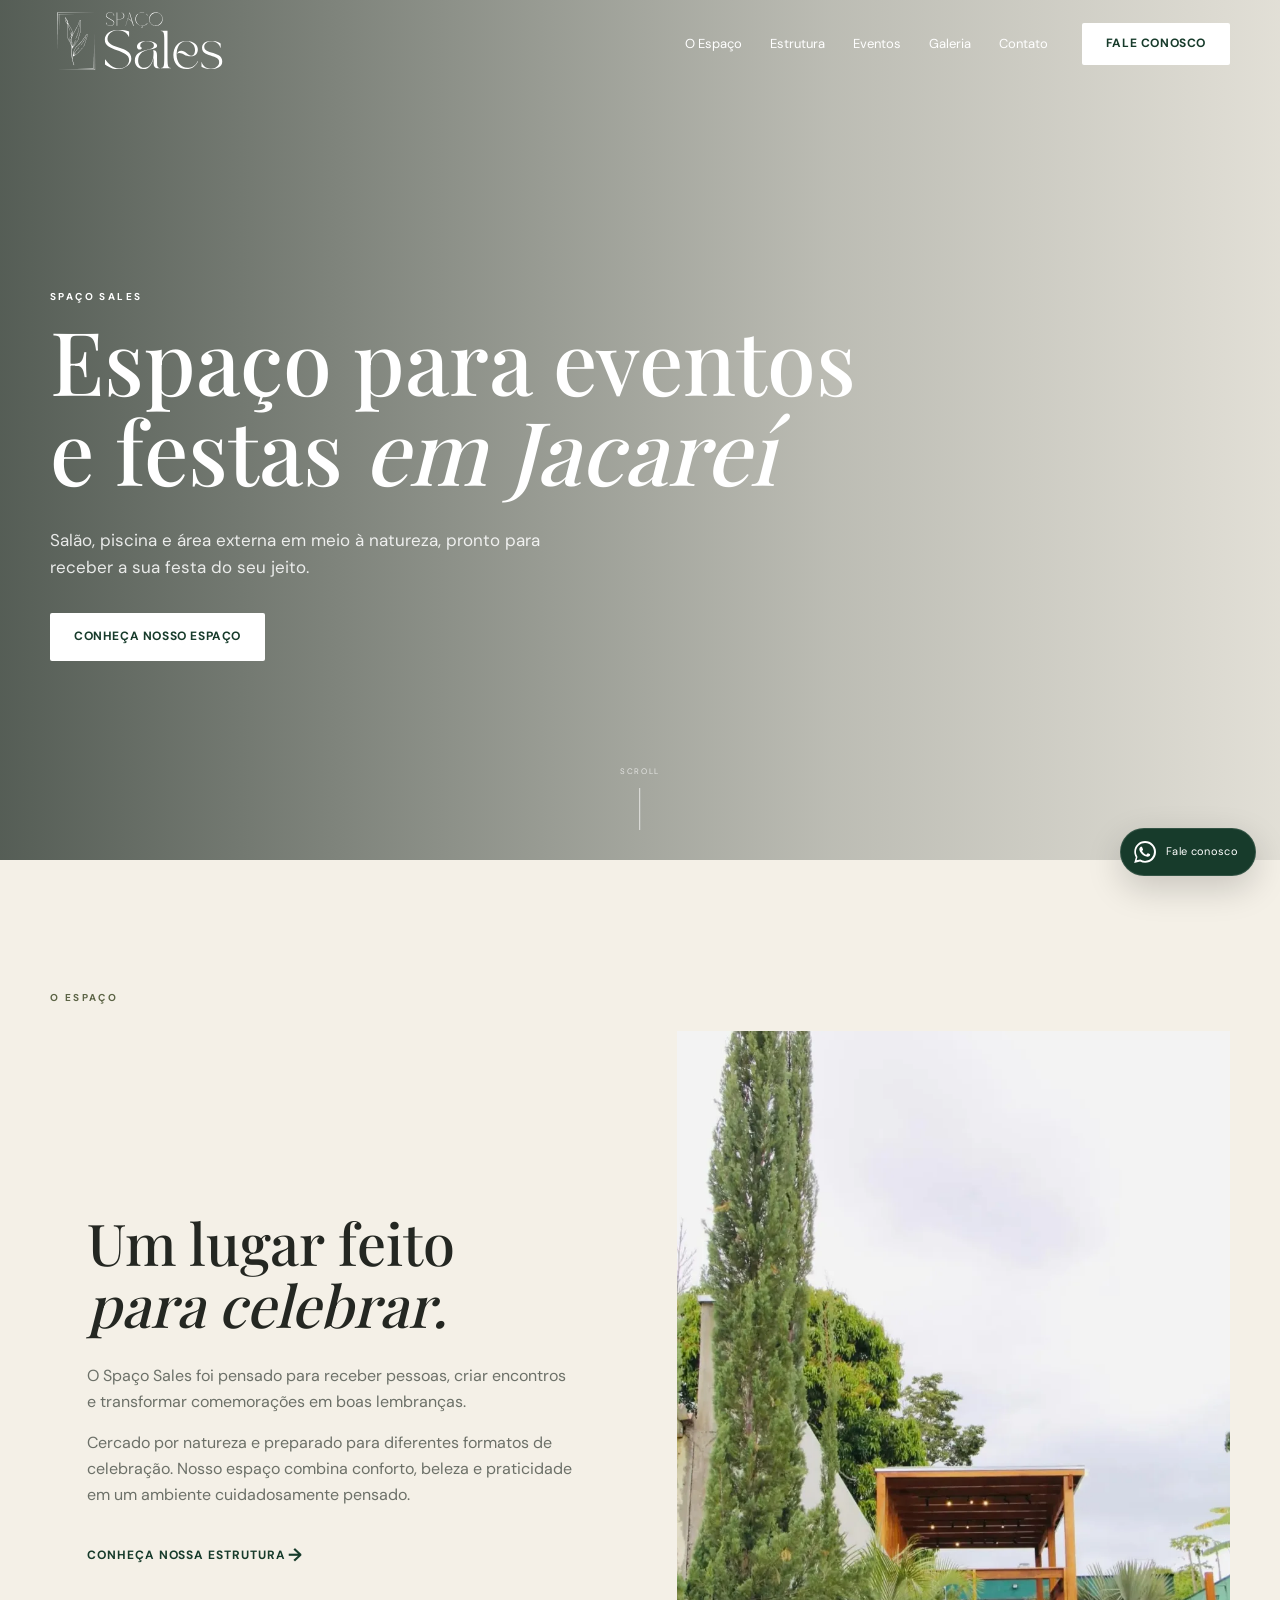
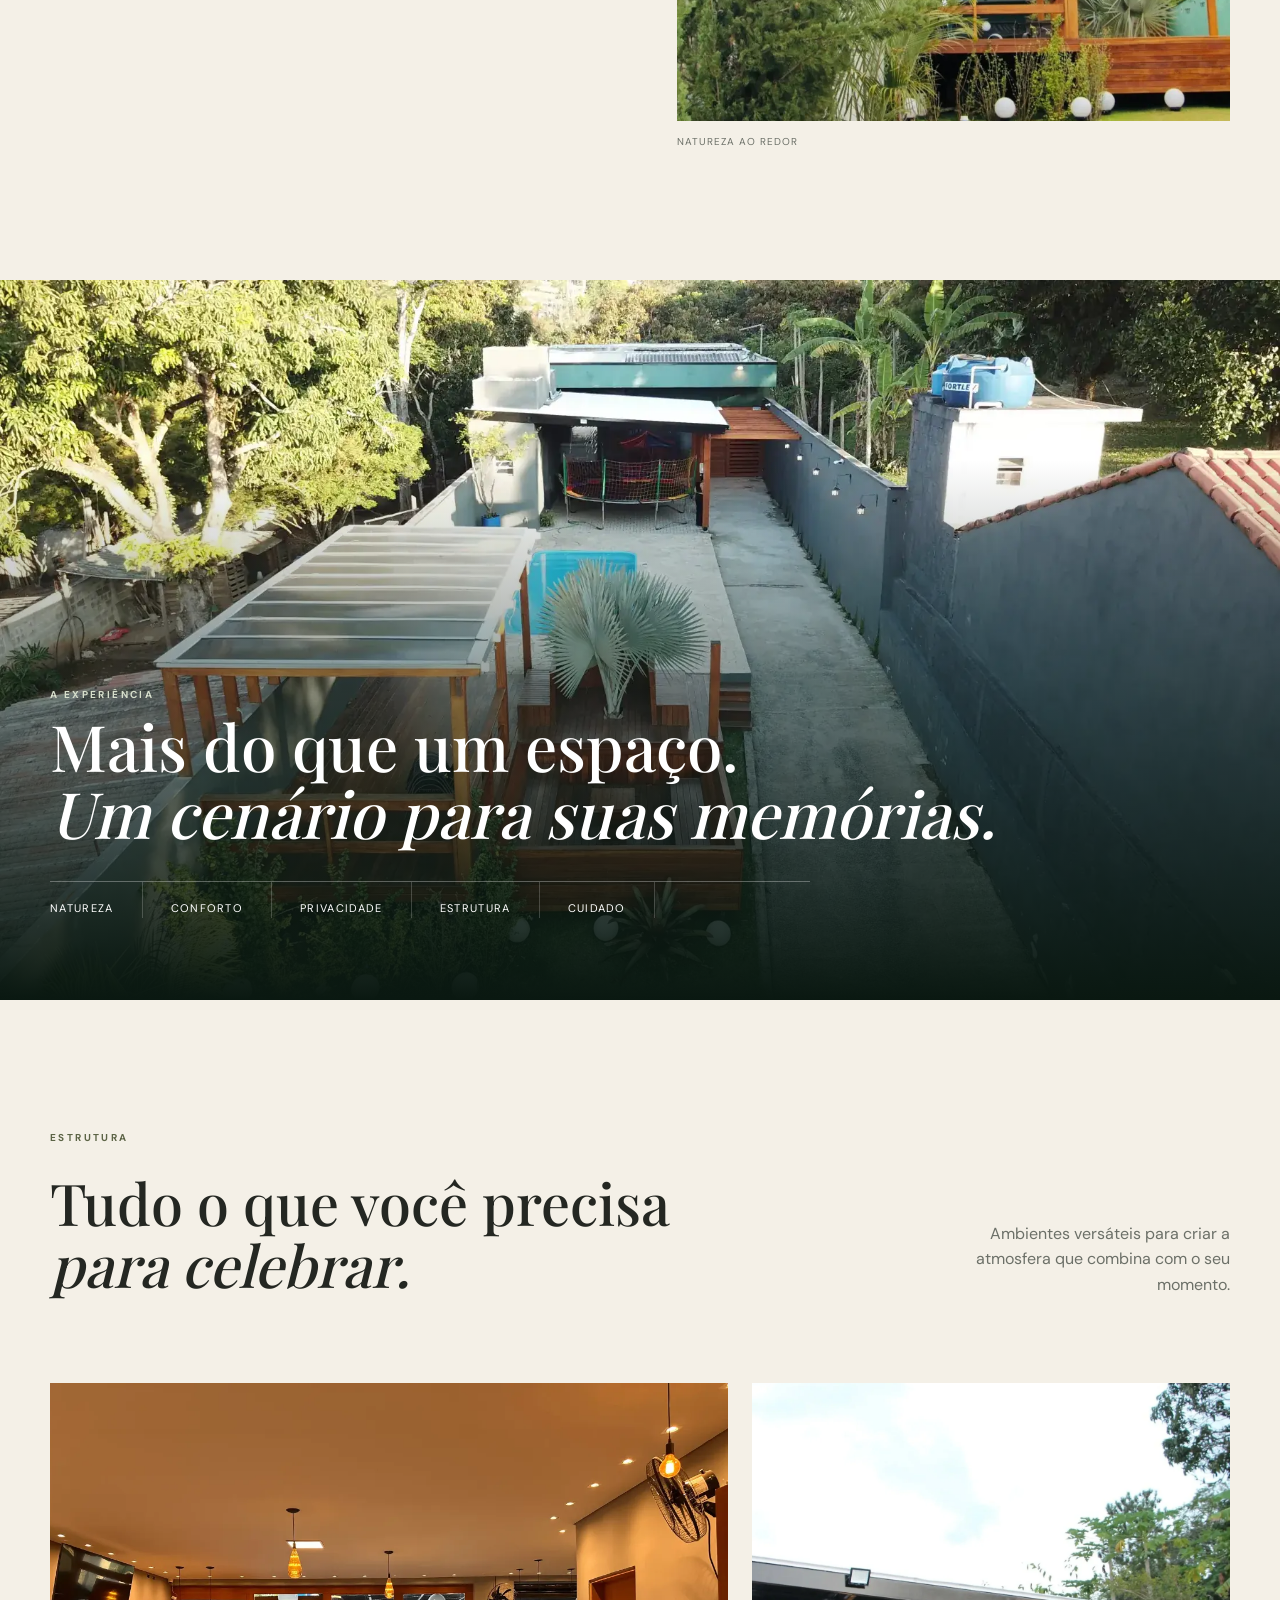
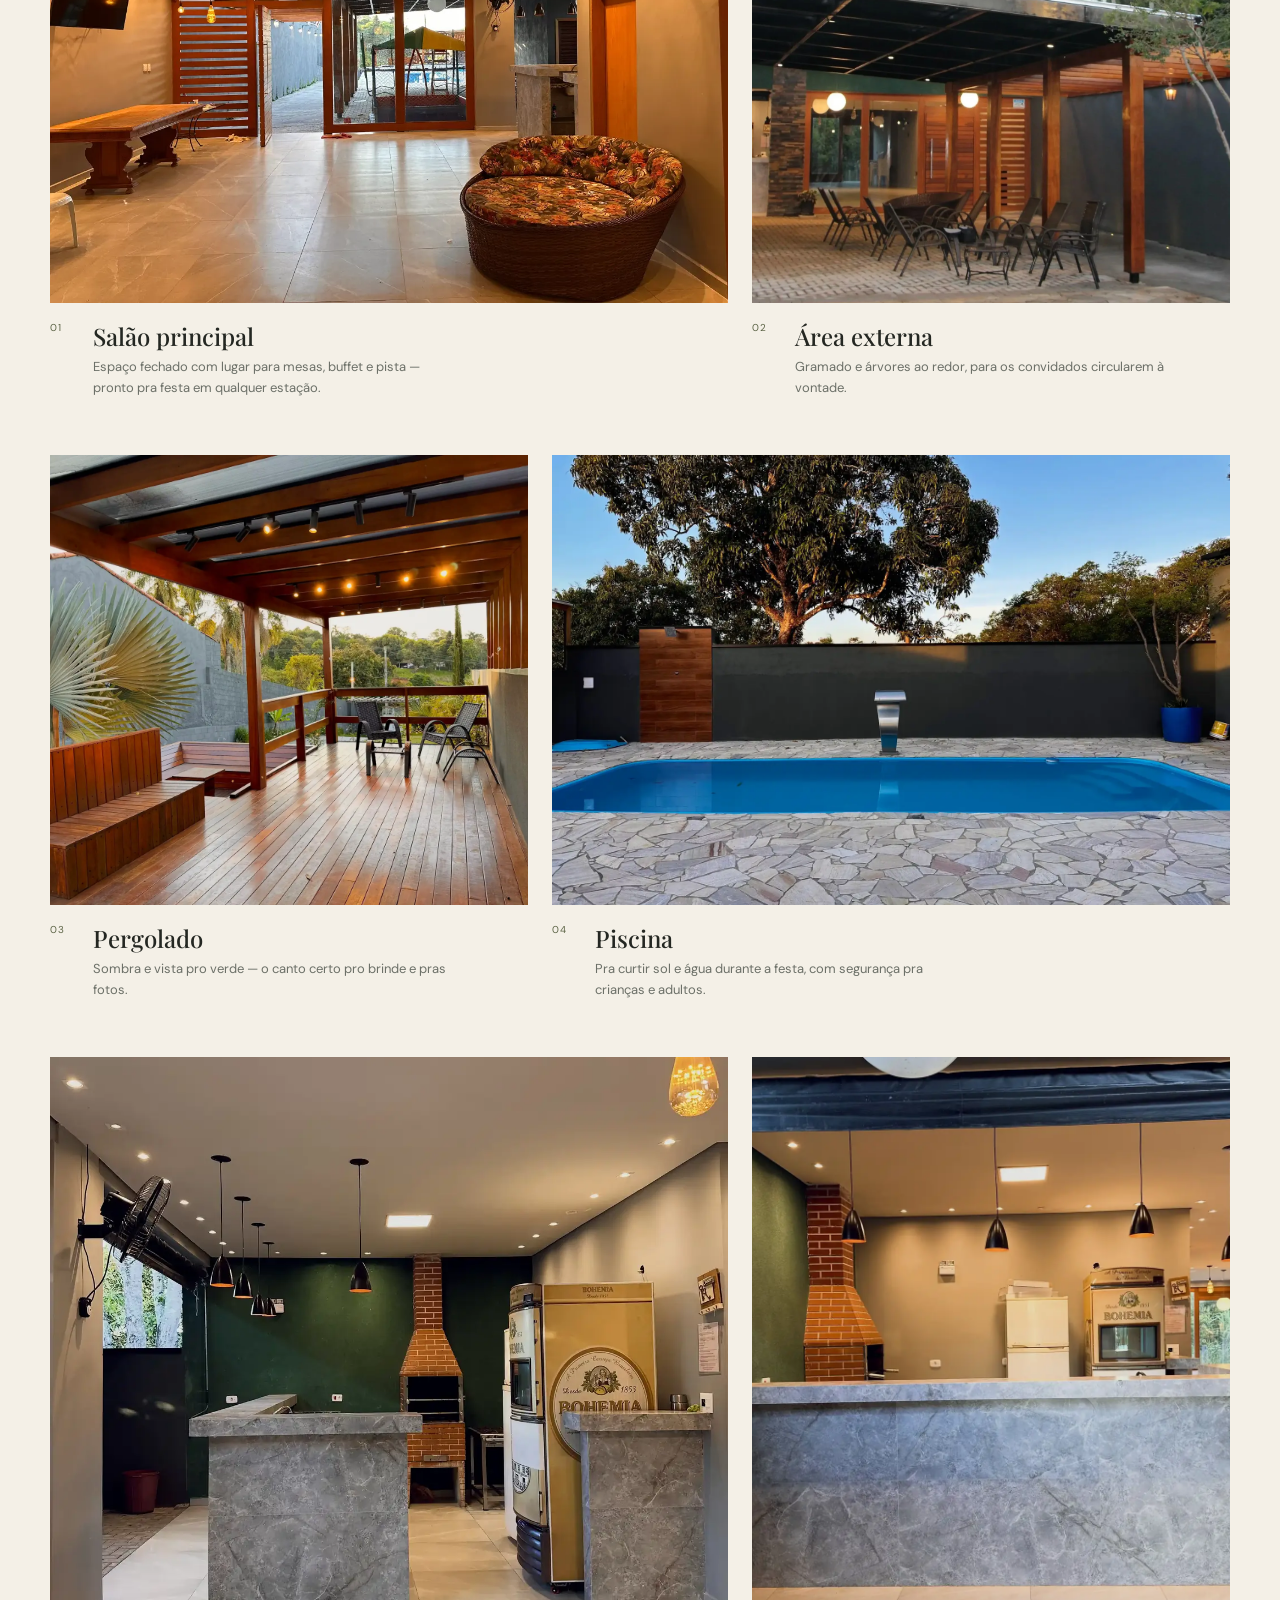
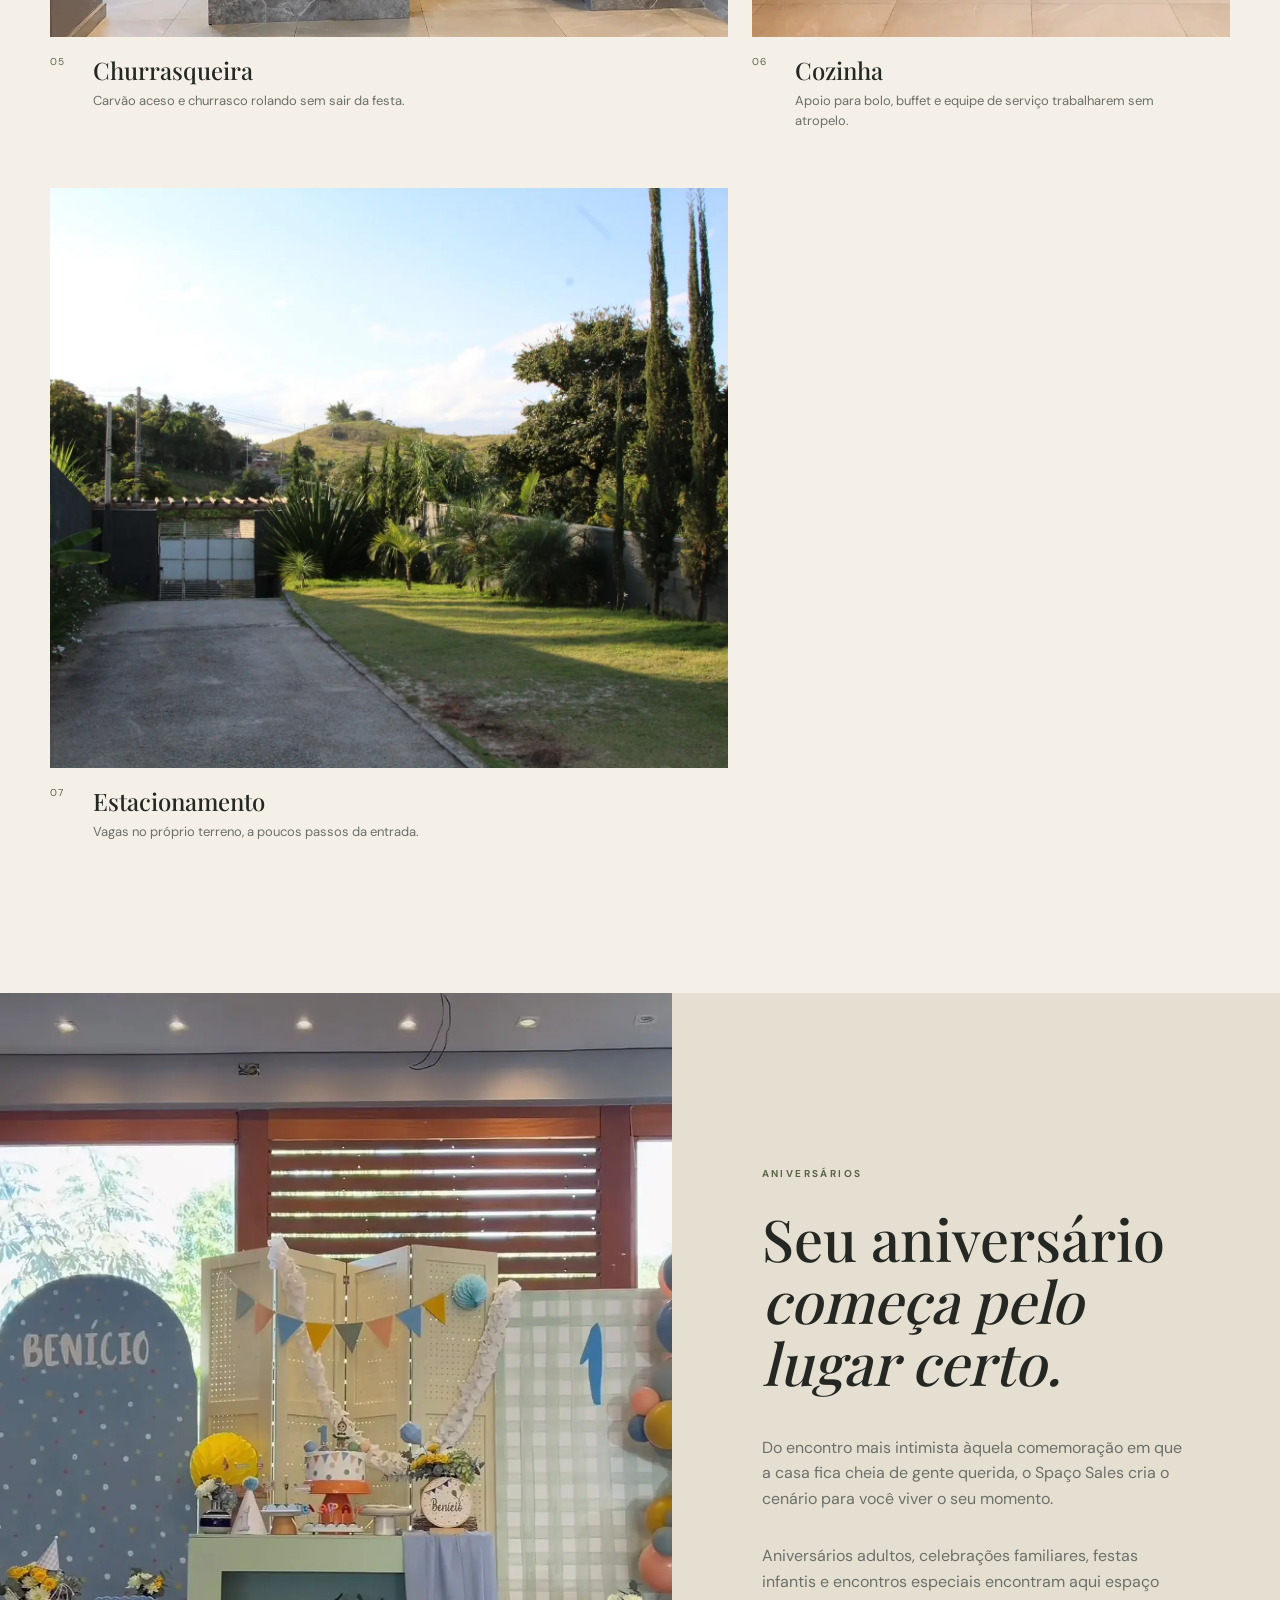
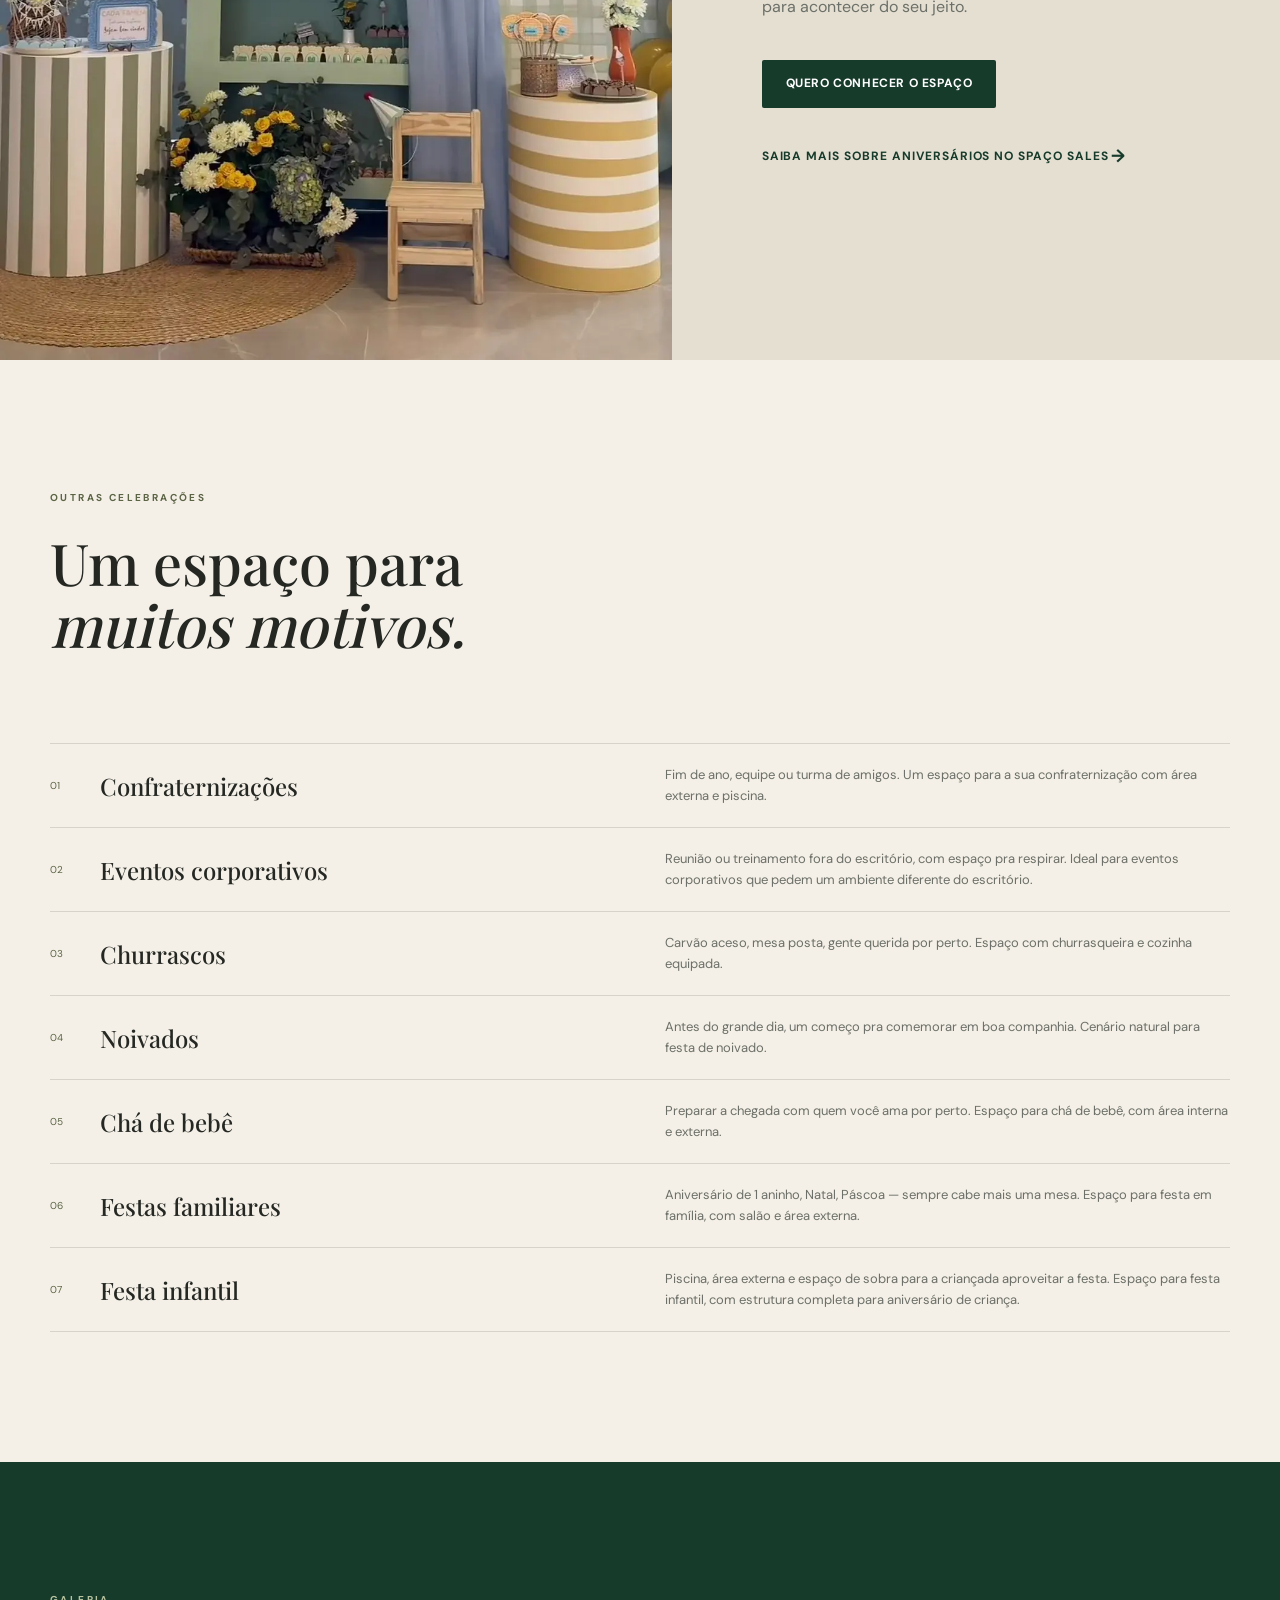
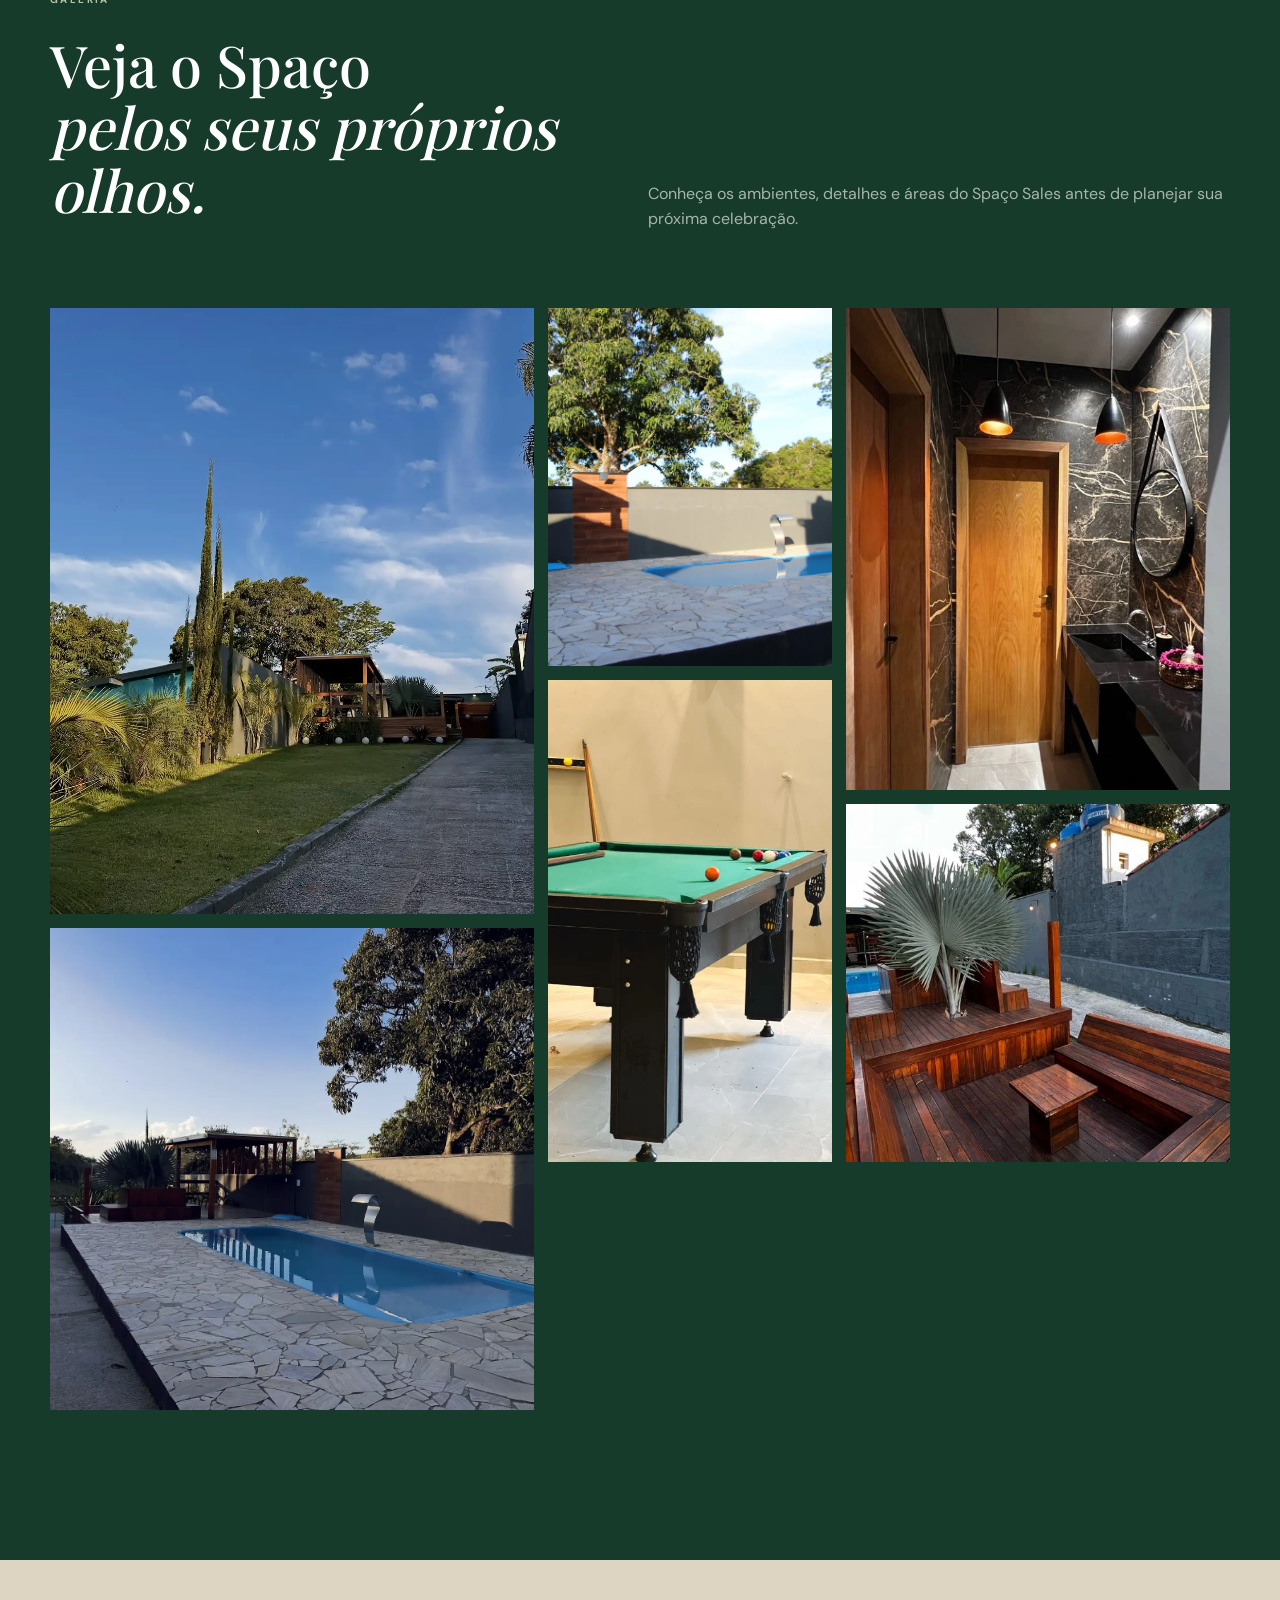
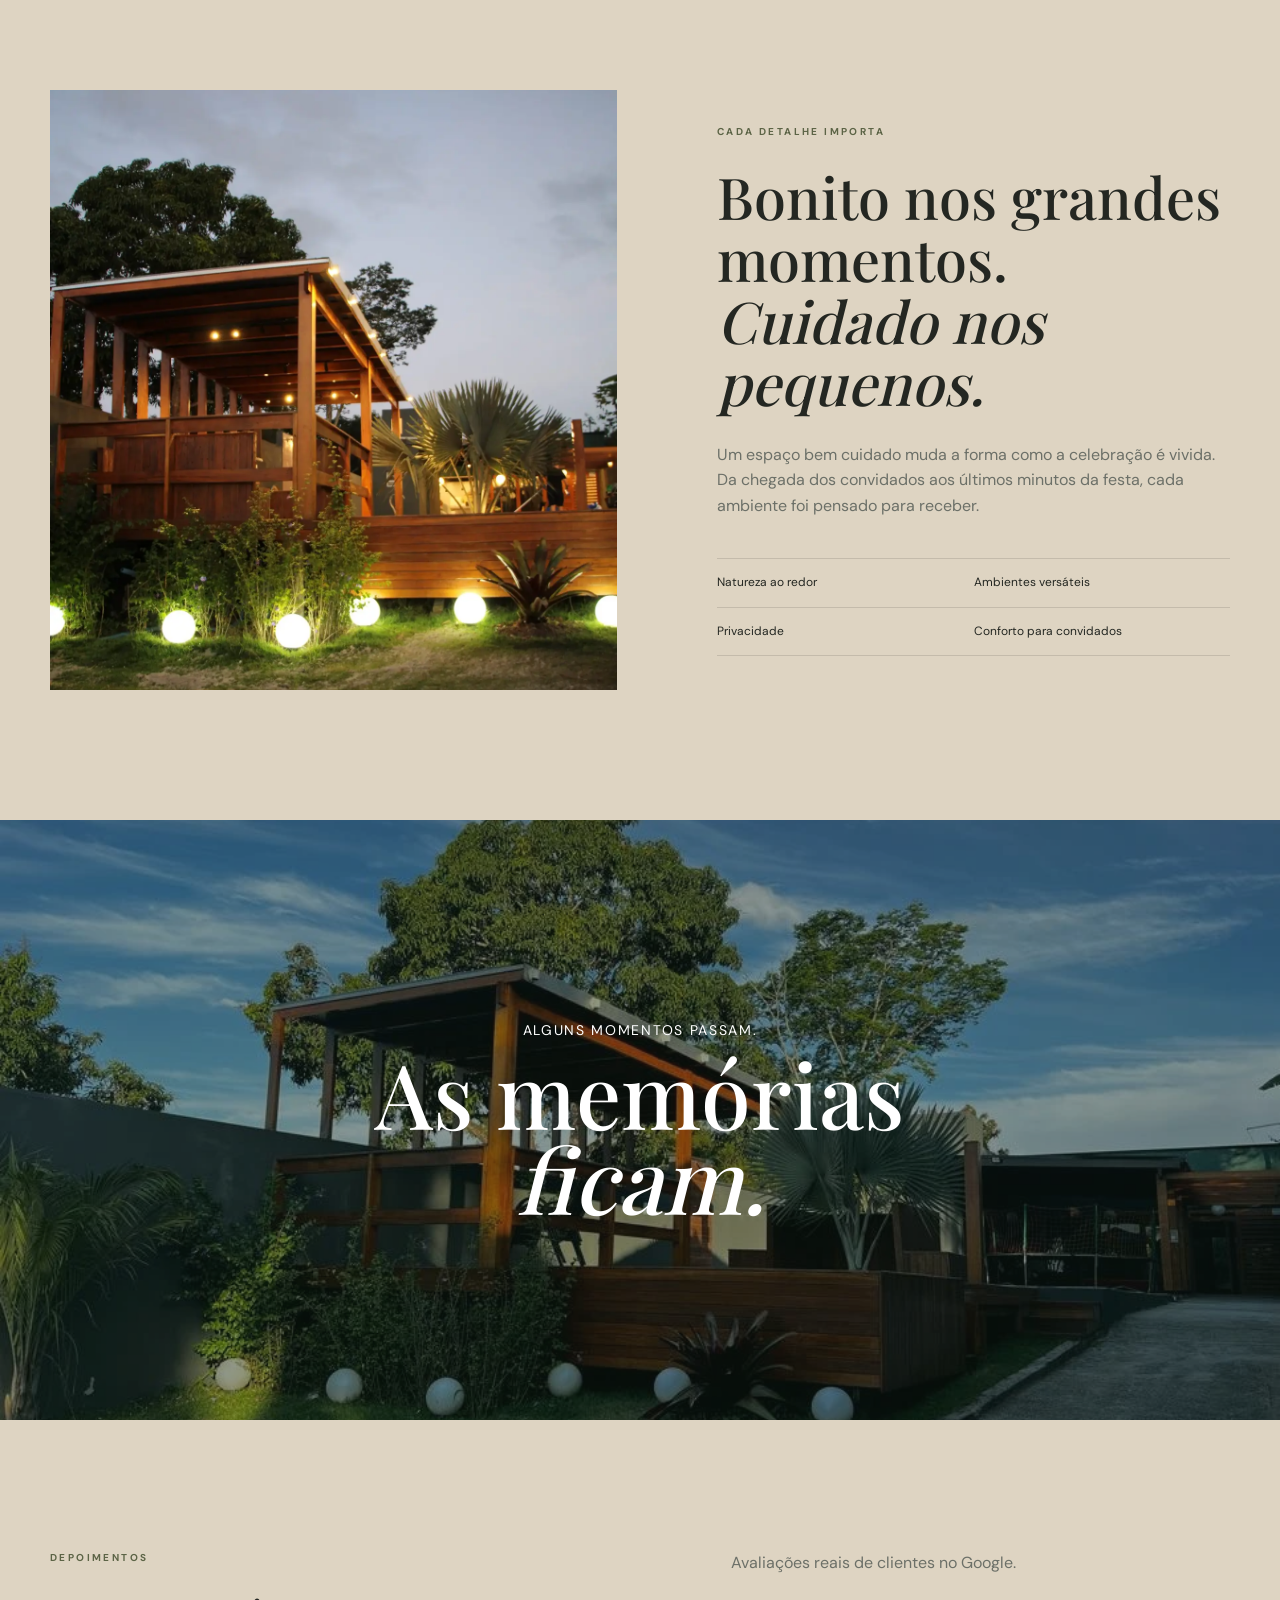
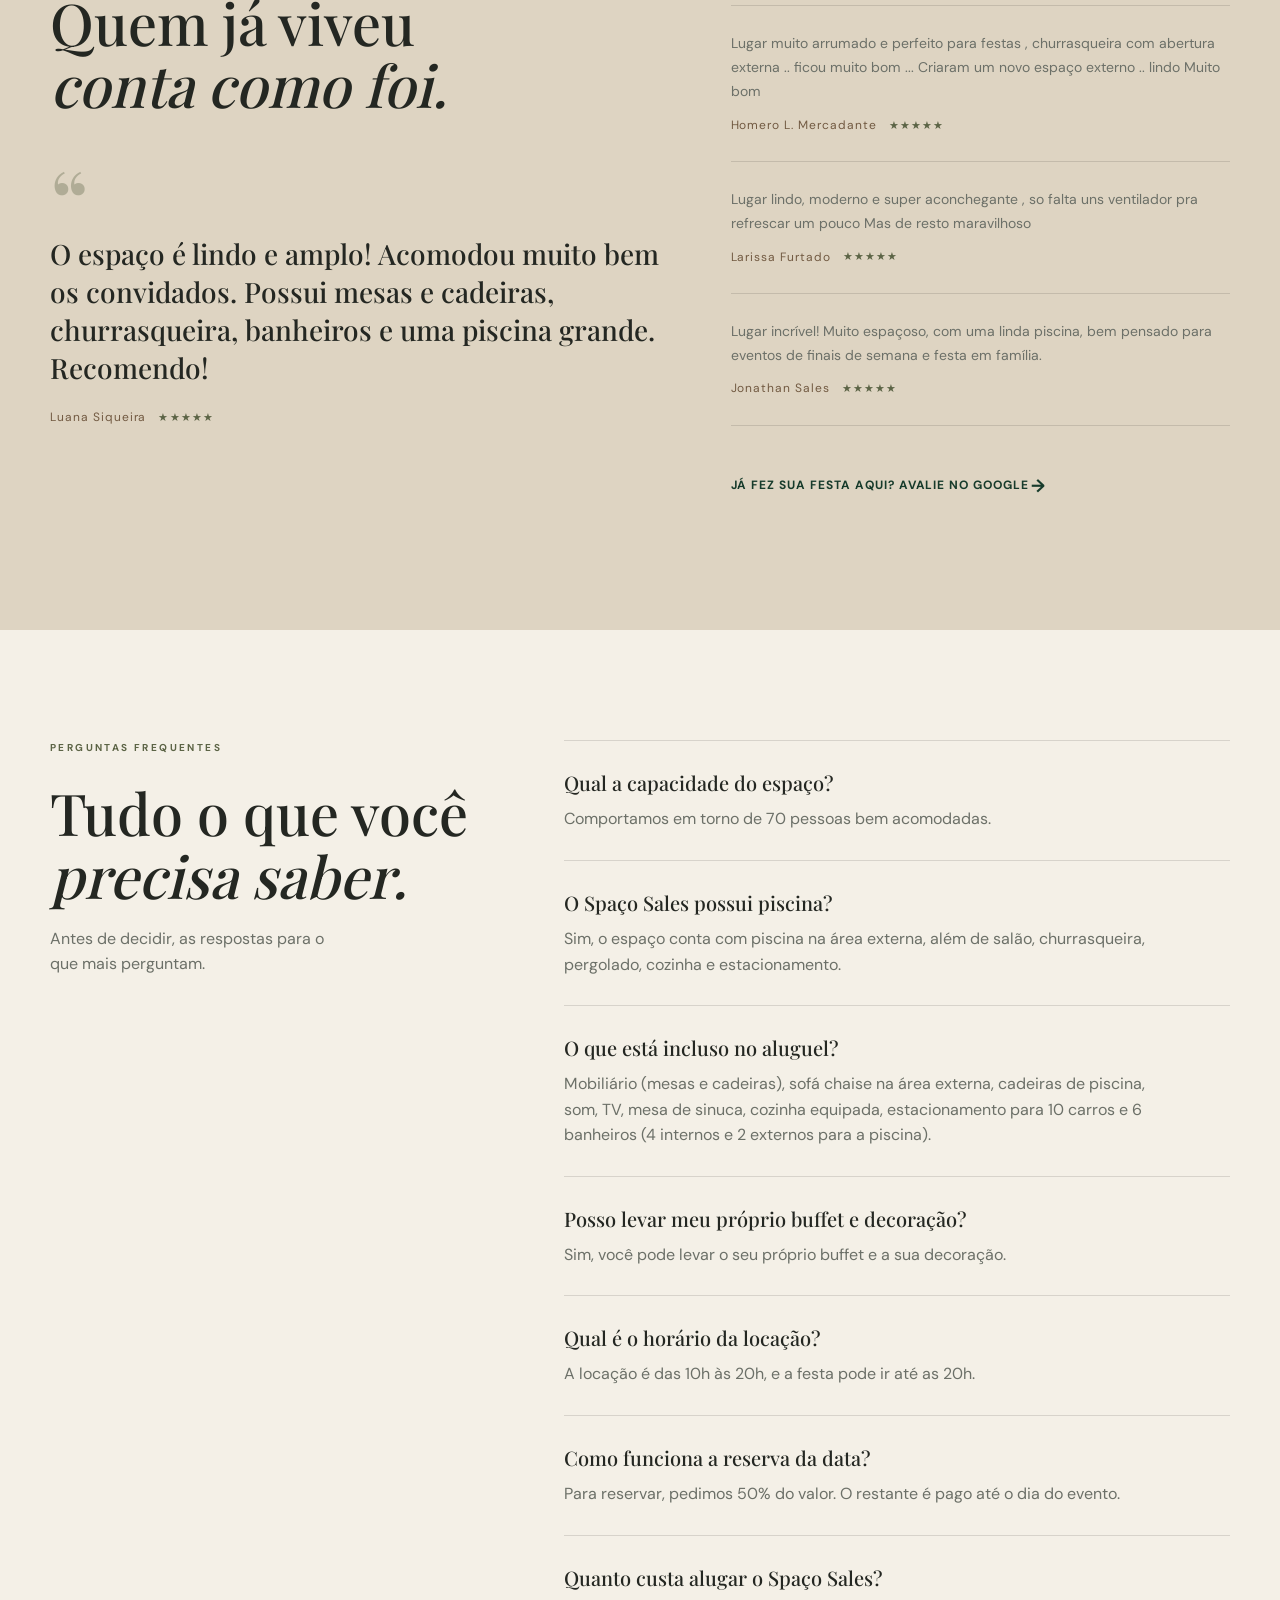
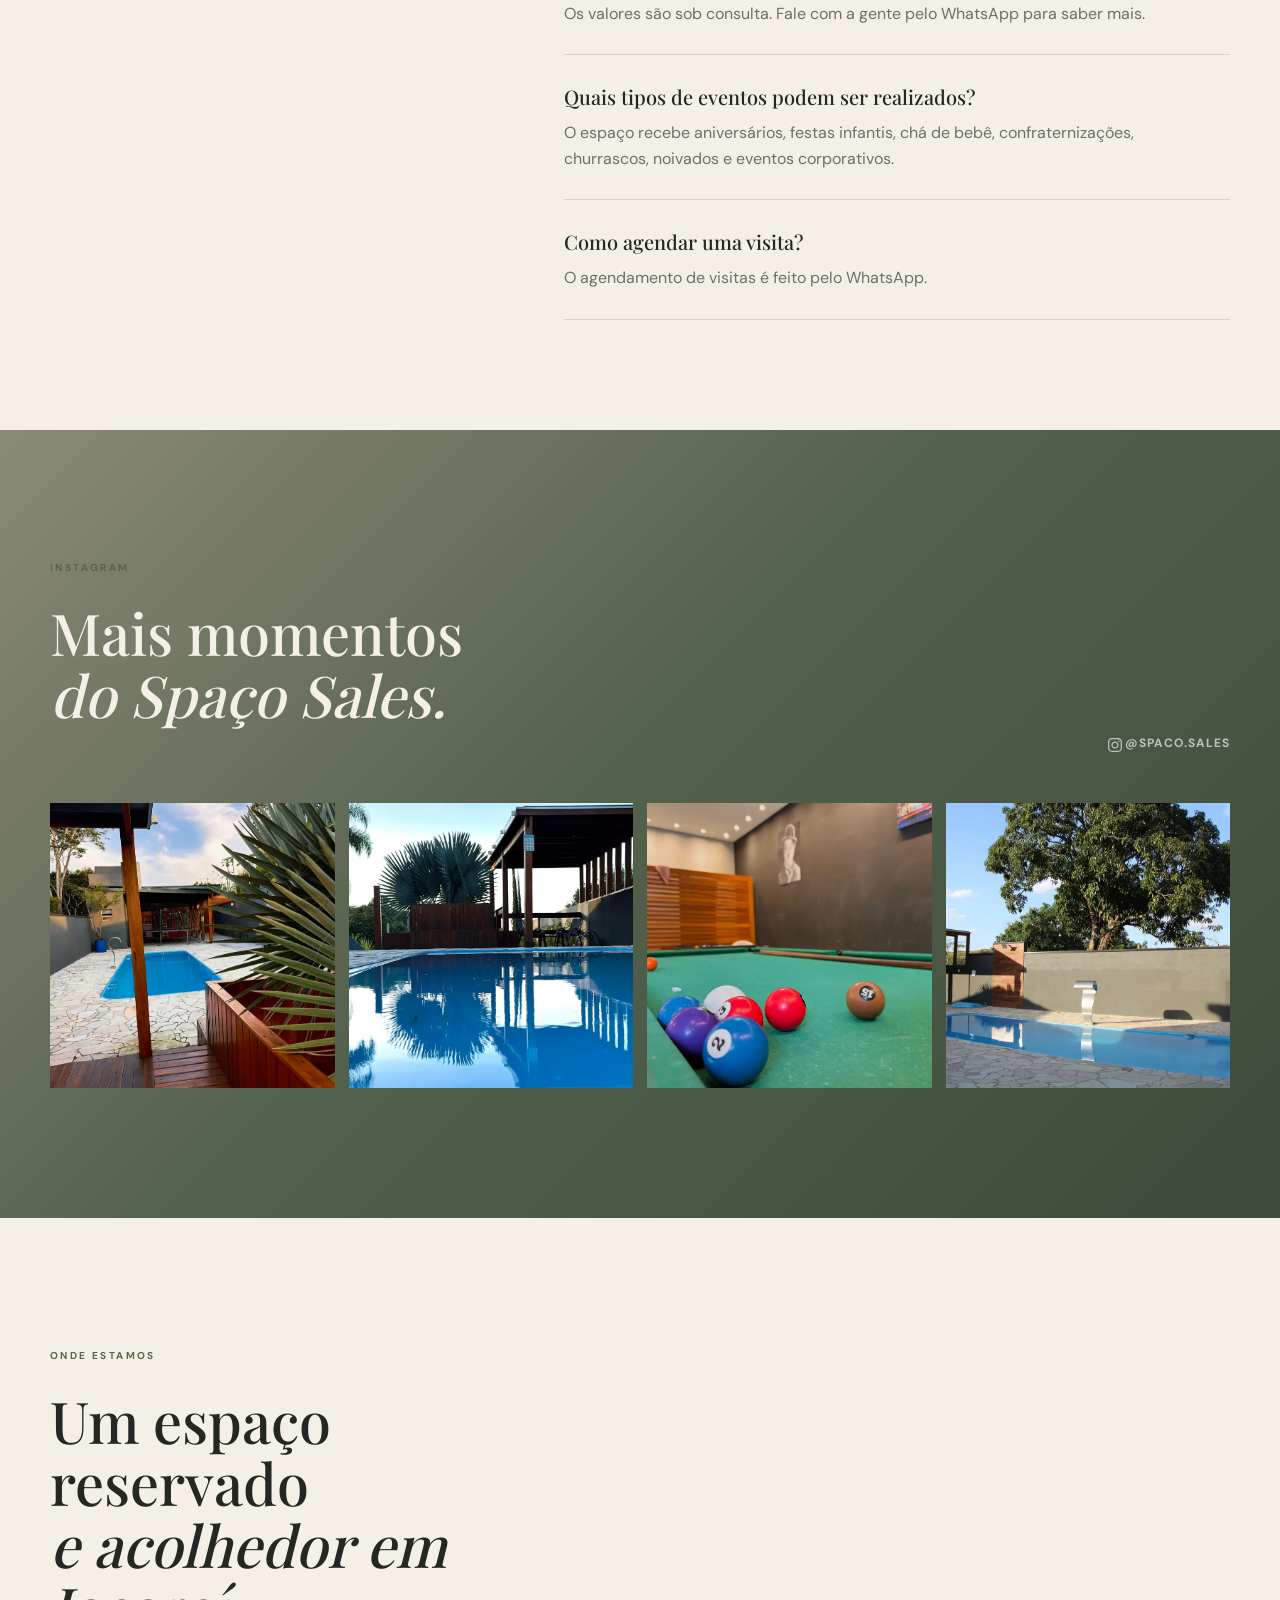
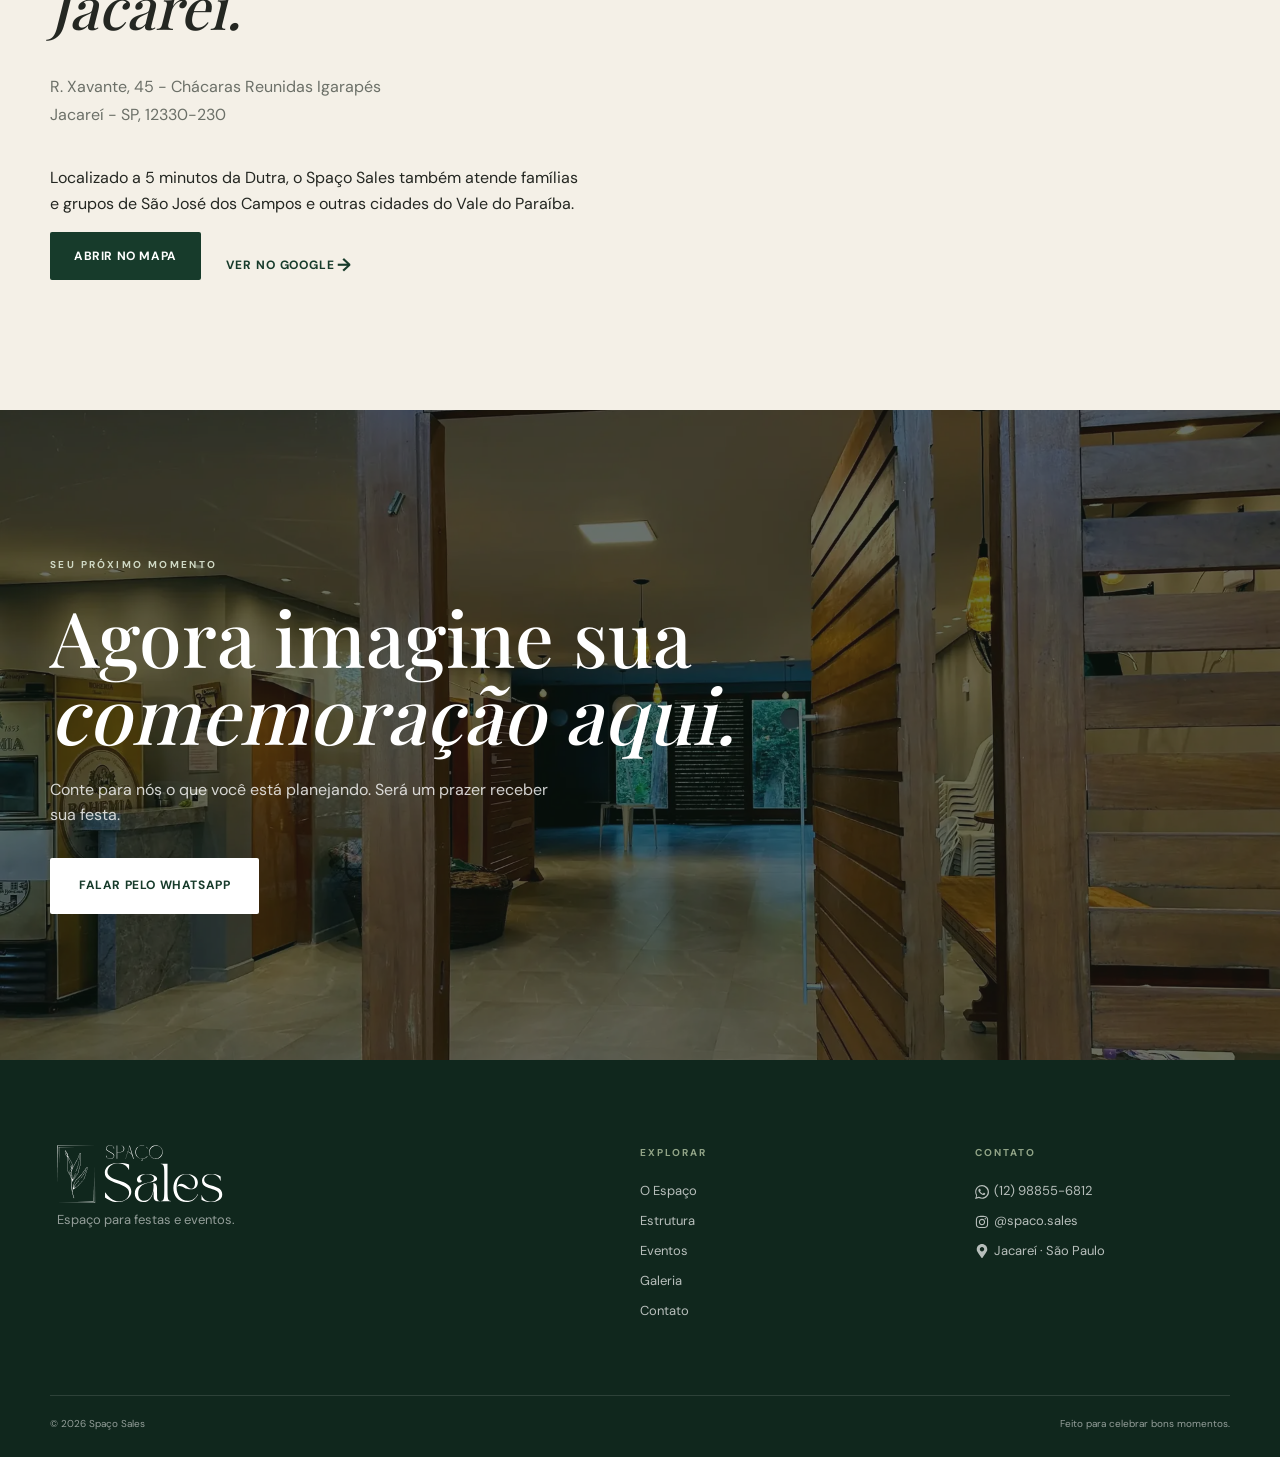
==== commit 08bf7f35: "Adiciona link para avaliar no Google" ====
--- a/index.html
+++ b/index.html
@@ -328,6 +328,7 @@
               <cite>Jonathan Sales <span class="testimonial-stars" aria-label="5 de 5 estrelas">★★★★★</span></cite>
             </div>
           </div>
+          <p style="margin:28px 0 0"><a class="text-link dark review-link" href="https://g.page/r/CZC88Eyx_A-OEBM/review" target="_blank" rel="noopener">Já fez sua festa aqui? Avalie no Google <span>→</span></a></p>
         </div>
       </div>
     </section>
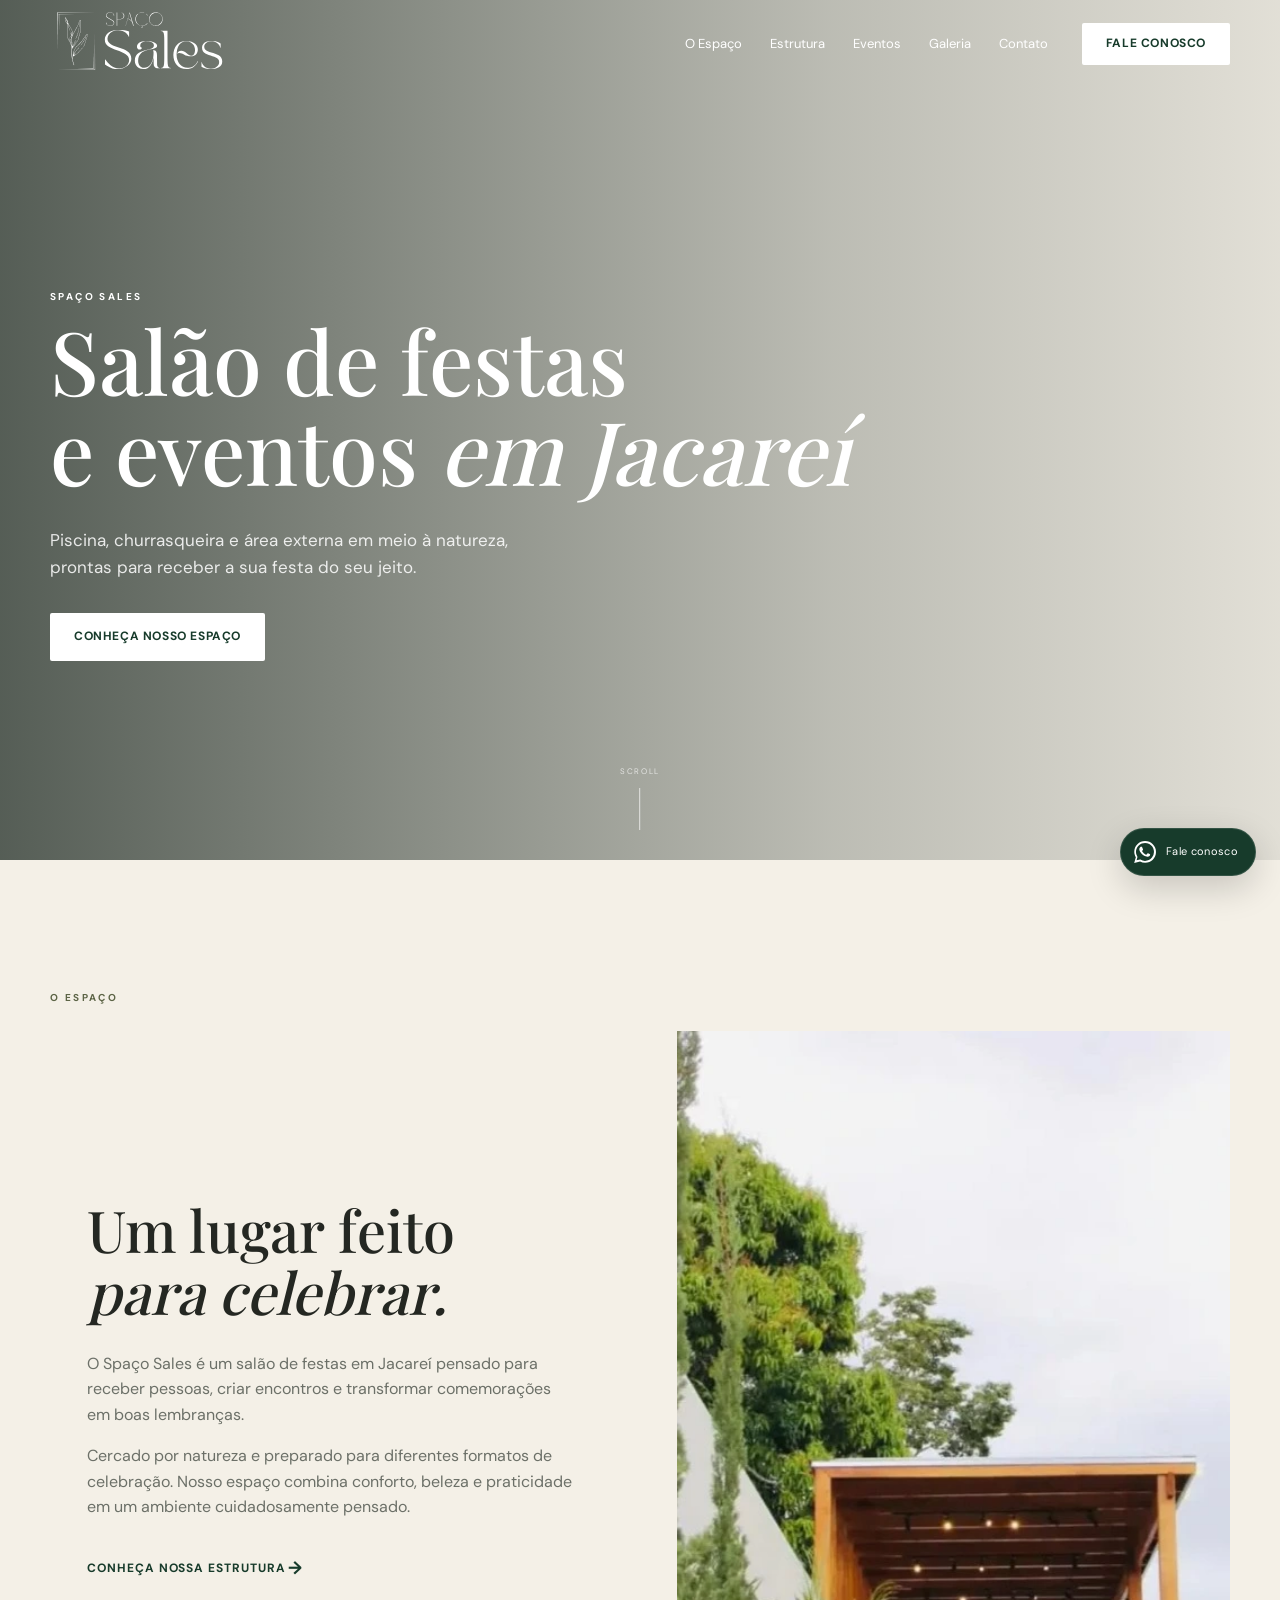
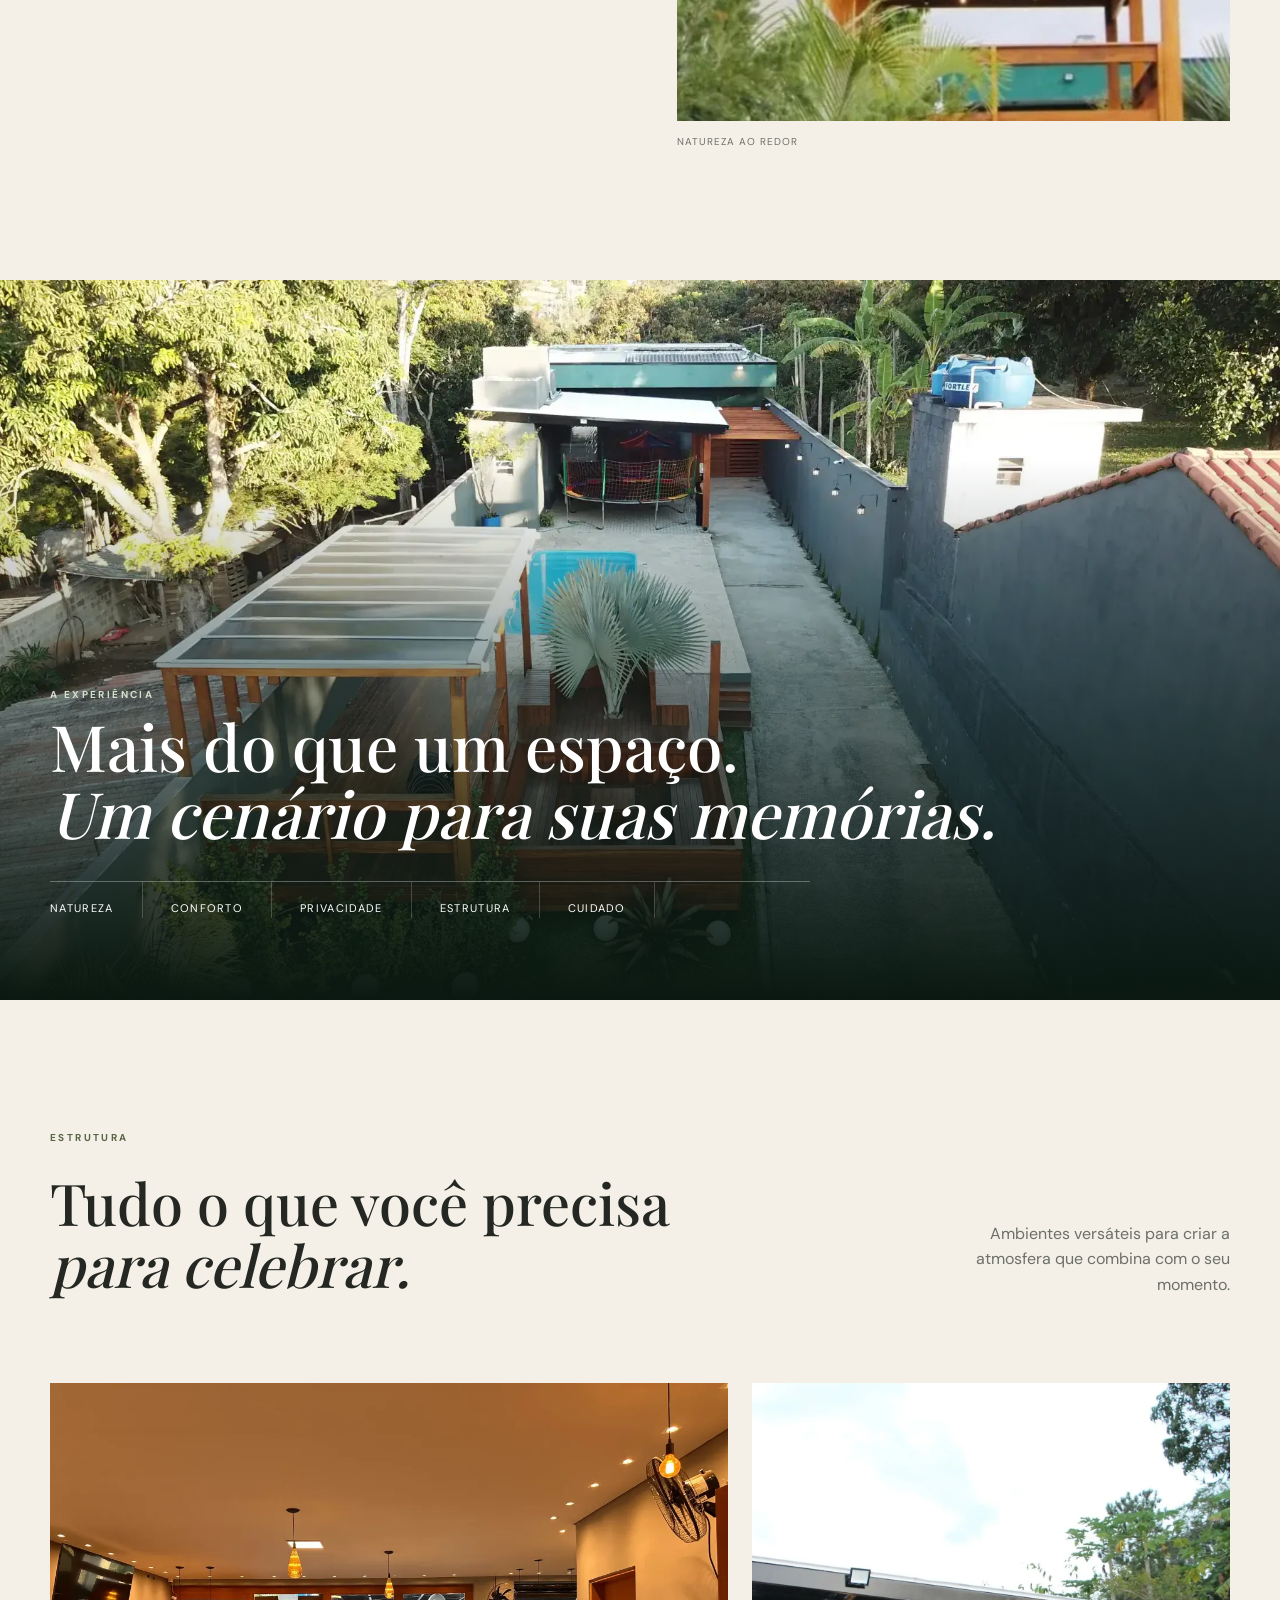
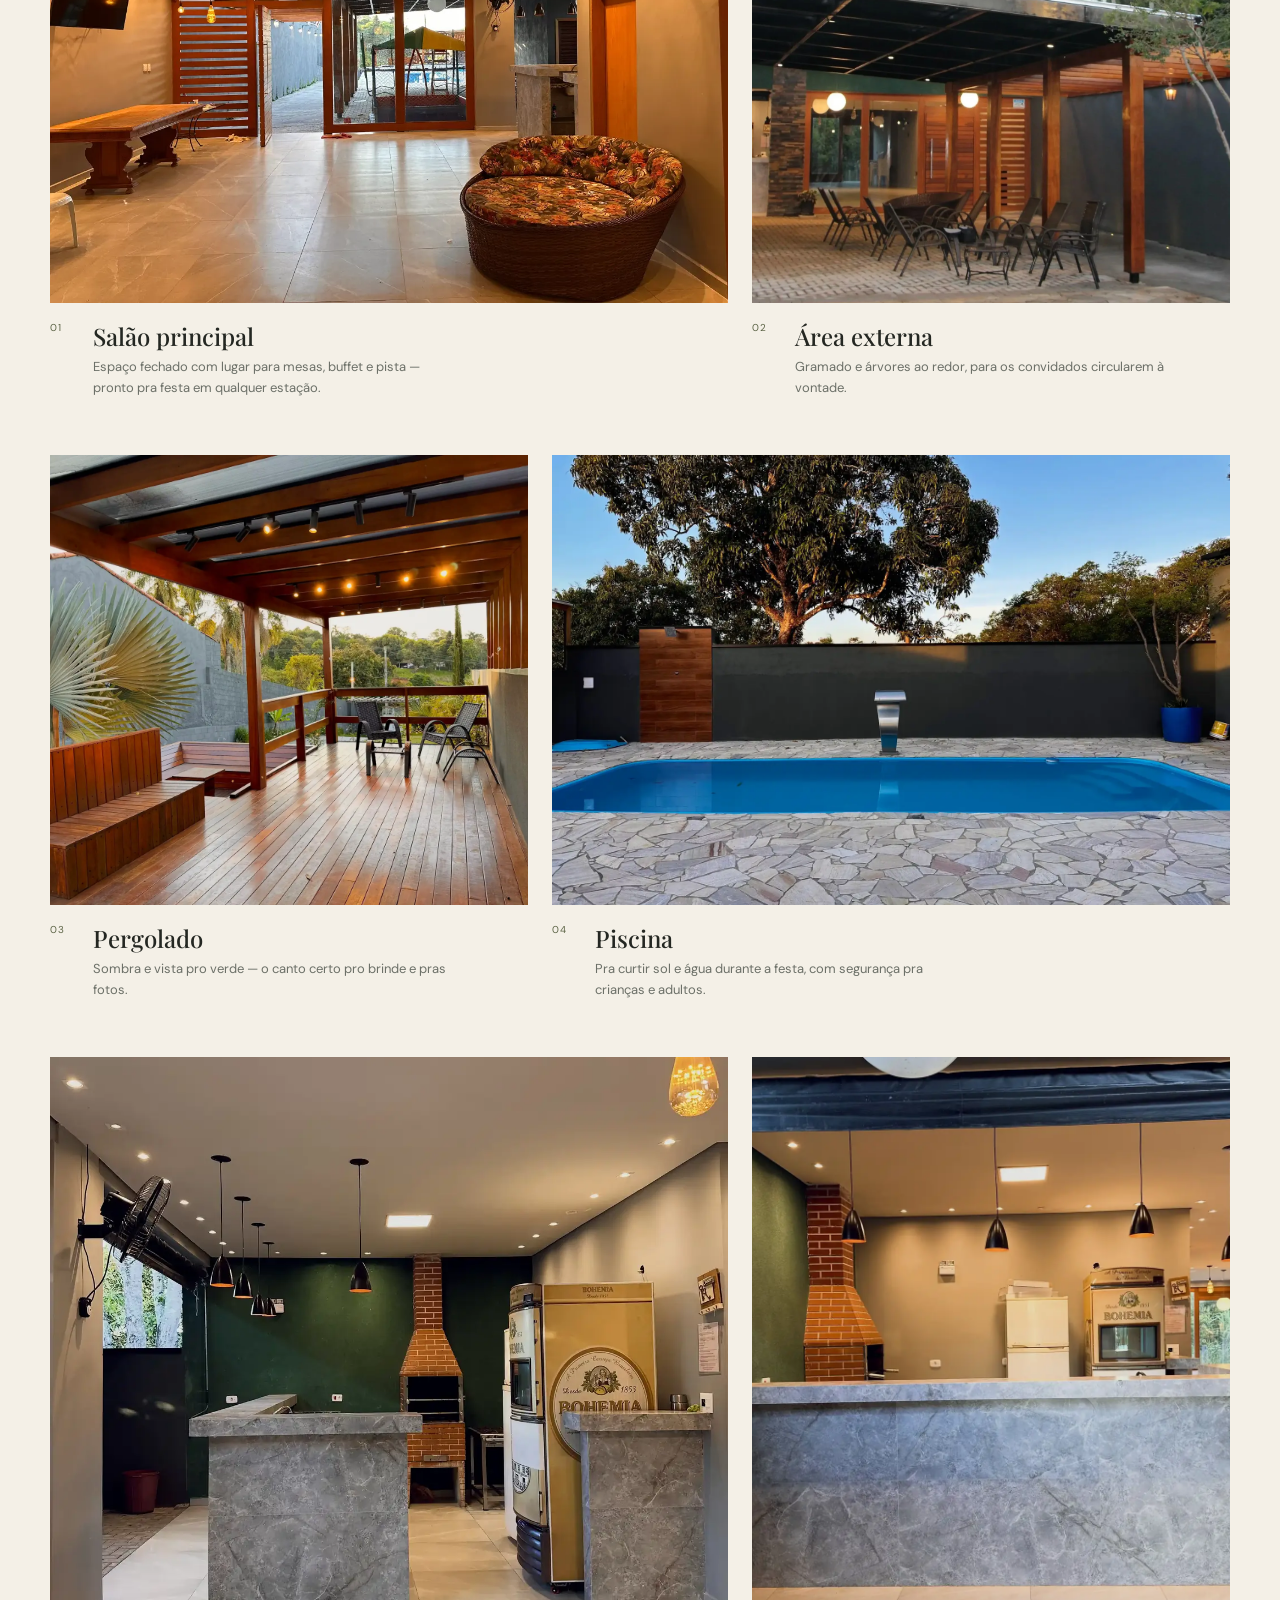
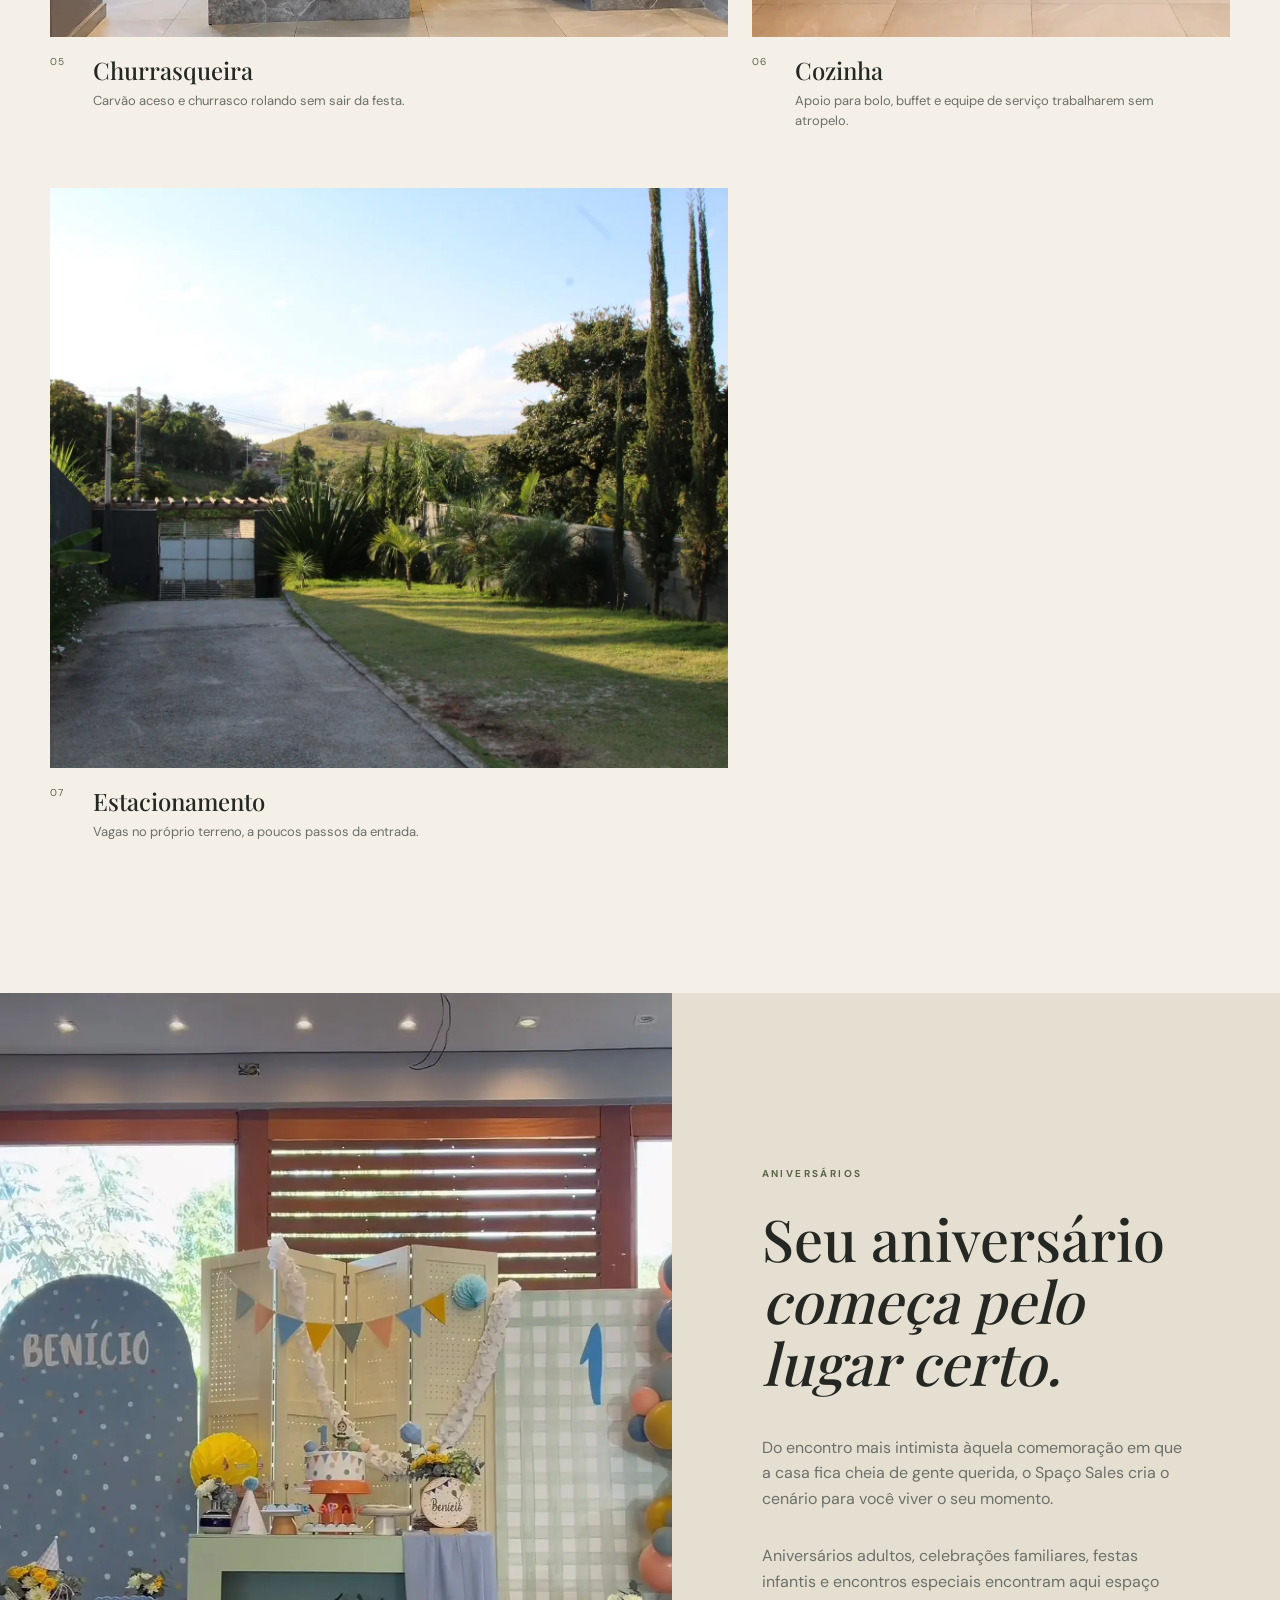
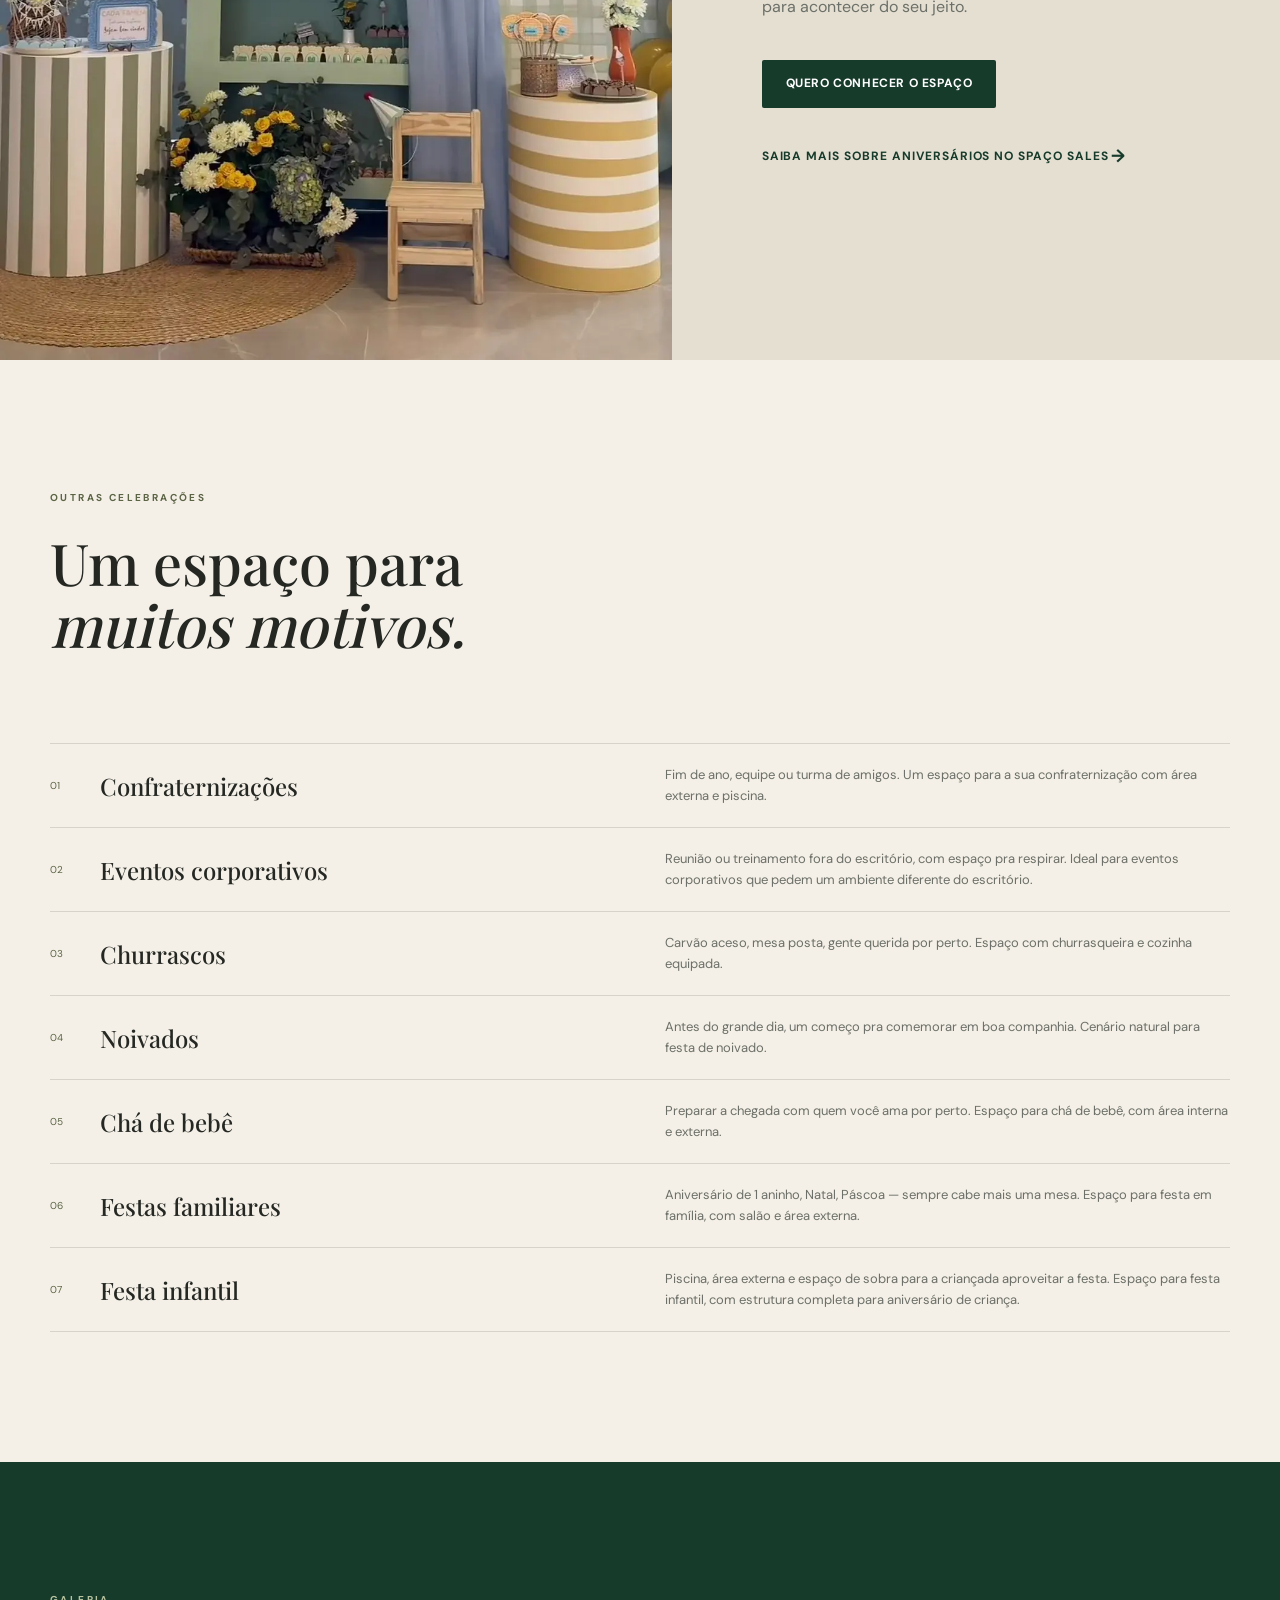
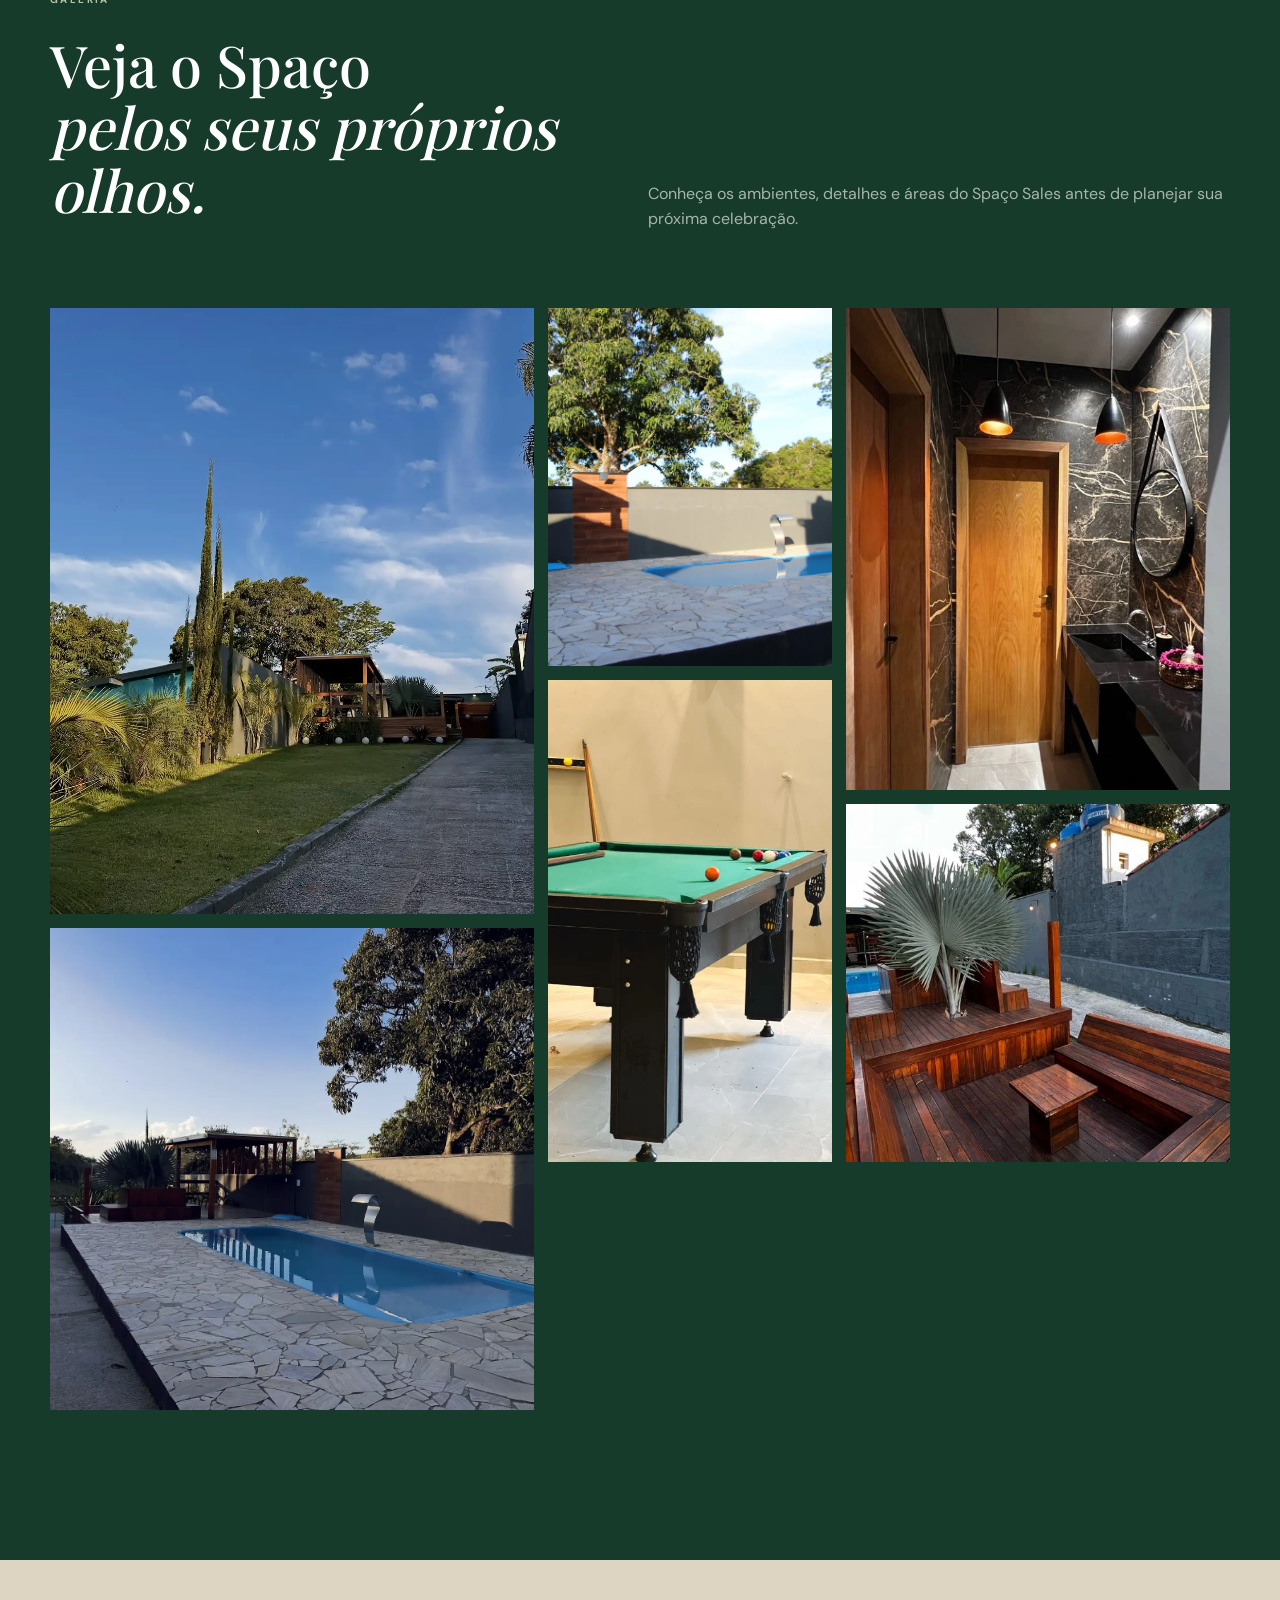
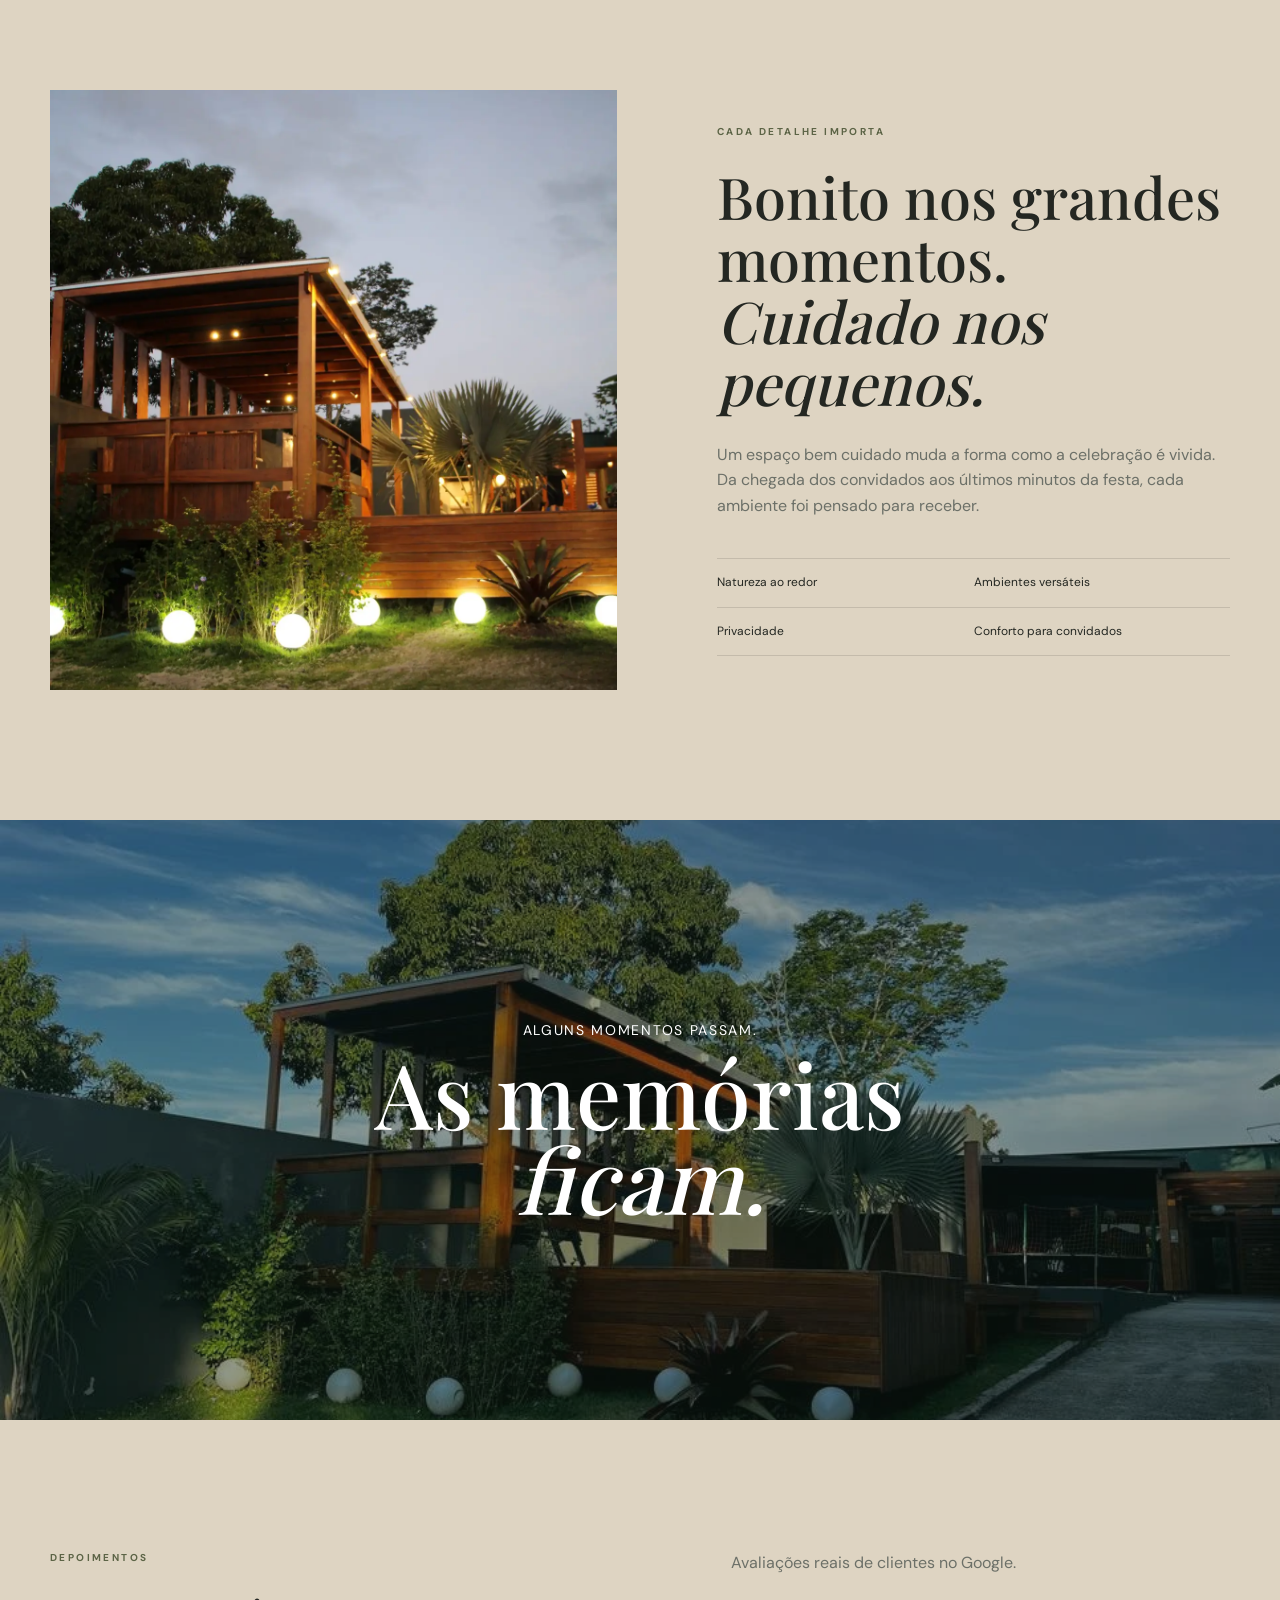
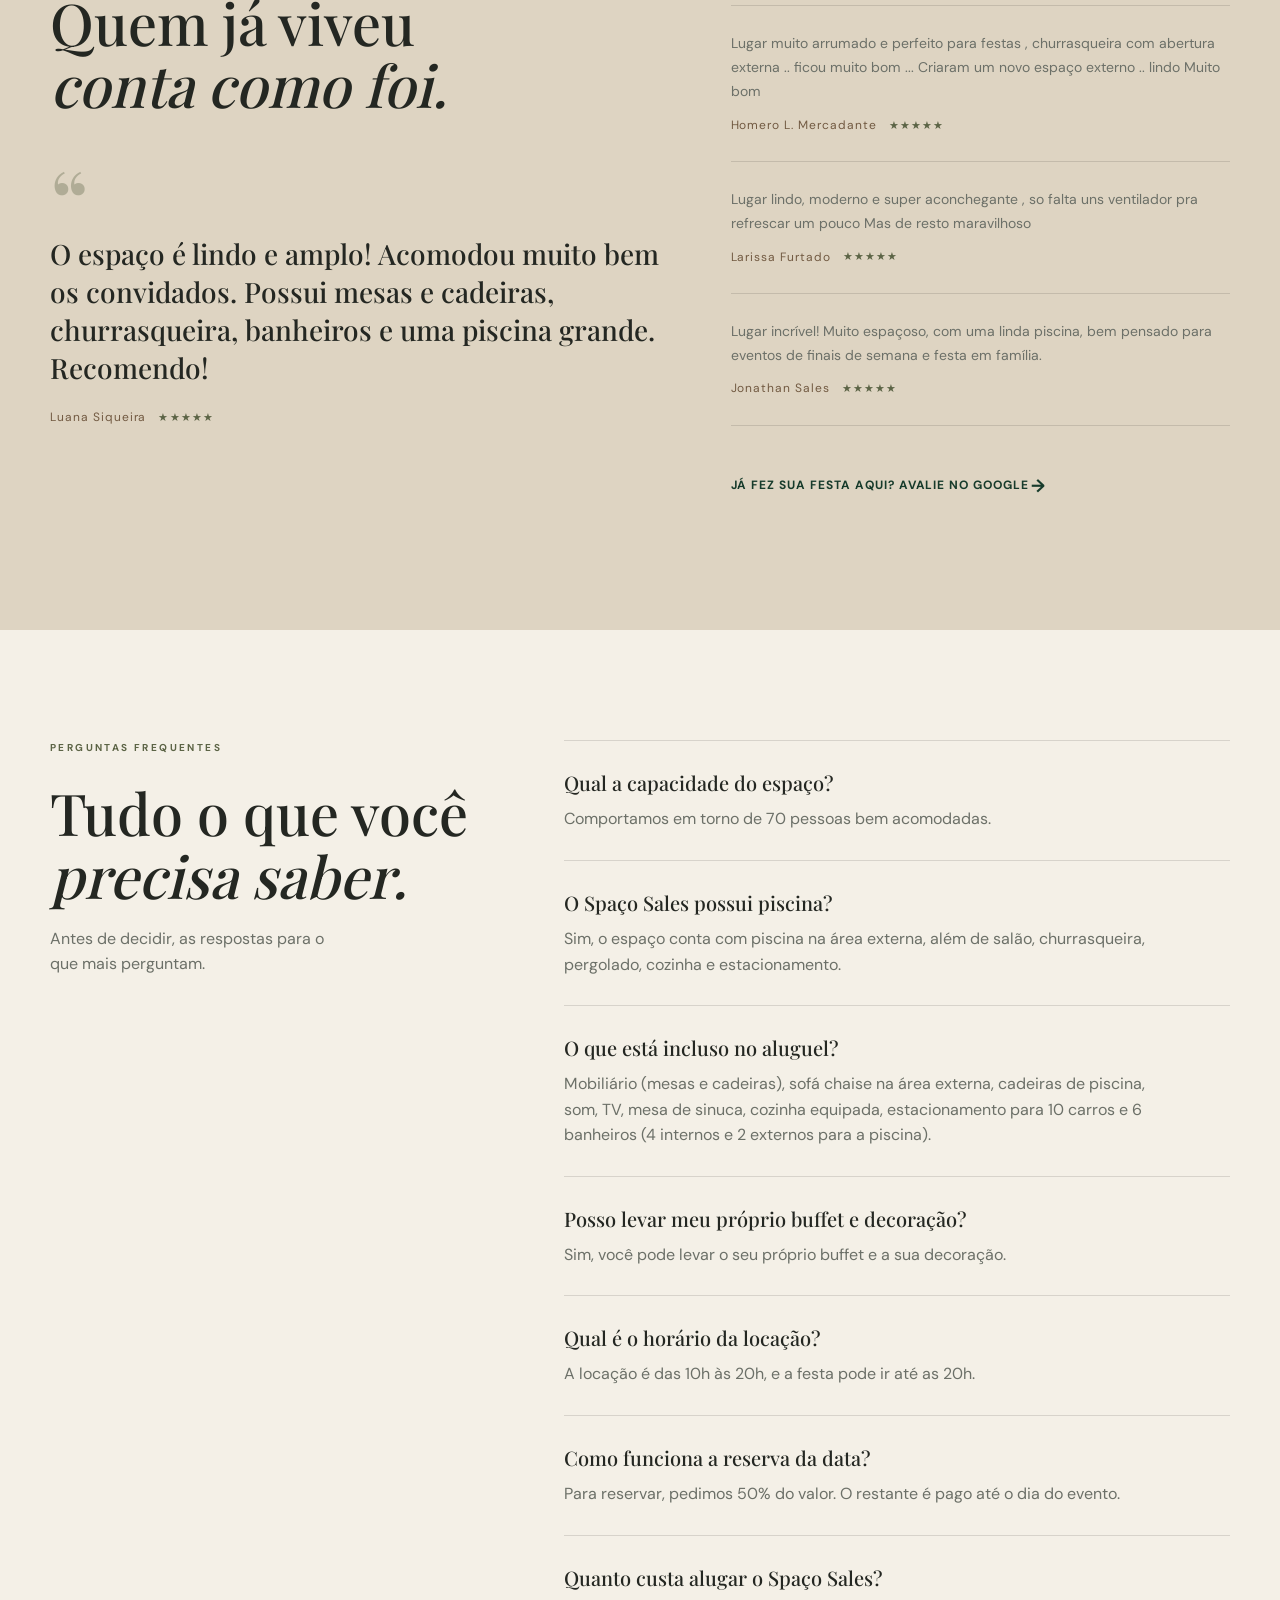
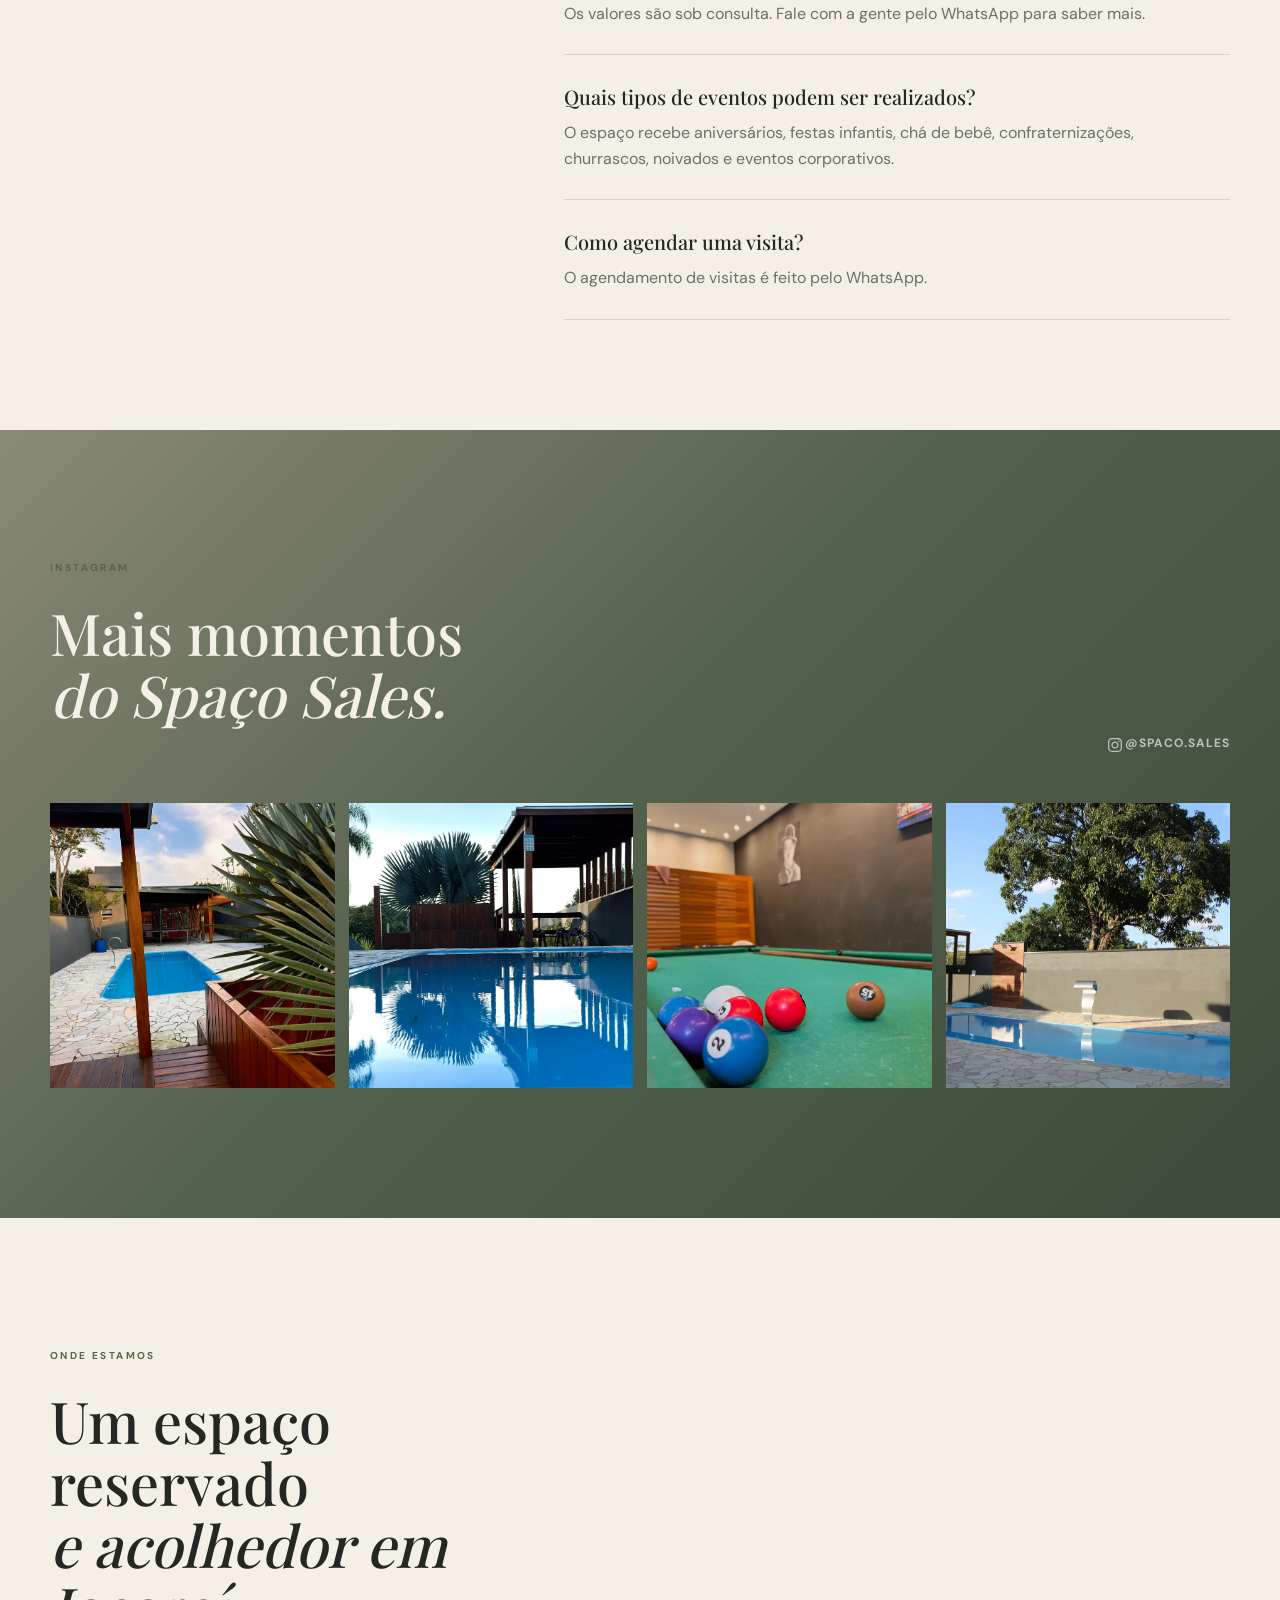
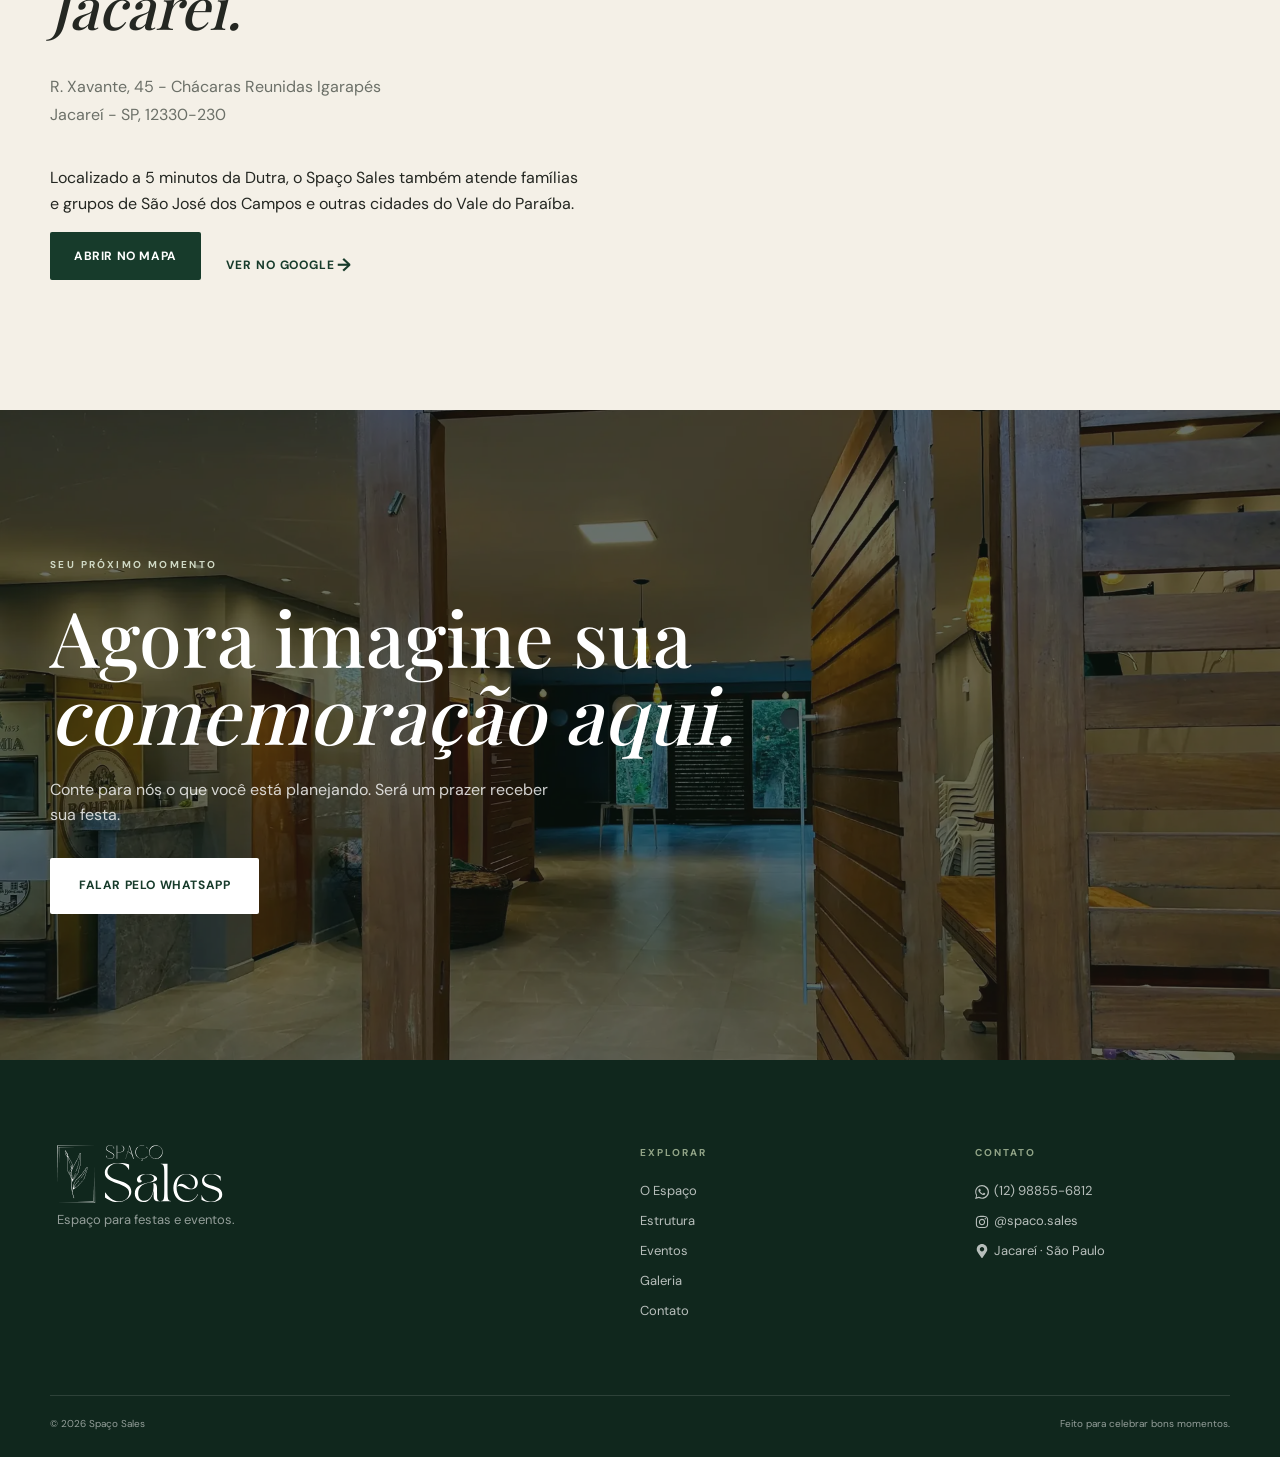
==== commit ed2bc9ef: "Adiciona novo titulo" ====
--- a/index.html
+++ b/index.html
@@ -3,9 +3,9 @@
 <head>
   <meta charset="UTF-8">
   <meta name="viewport" content="width=device-width, initial-scale=1.0">
-  <meta name="description" content="Espaço para festas e eventos em Jacareí com salão, piscina e área verde. Aniversários, festas infantis e confraternizações. Agende sua visita pelo WhatsApp.">
+  <meta name="description" content="Salão de festas e eventos em Jacareí com piscina, churrasqueira e área verde. Aniversários, festas infantis e confraternizações. Agende sua visita.">
   <meta name="theme-color" content="#173b2b">
-  <title>Espaço para Festas e Eventos em Jacareí | Spaço Sales</title>
+  <title>Salão de Festas e Eventos em Jacareí | Spaço Sales</title>
   <link rel="canonical" href="https://spacosales.com.br/">
   <link rel="icon" type="image/svg+xml" href="assets/img/logos/svg/logo-verde.svg">
   <link rel="icon" type="image/png" href="assets/img/logos/png/logo-verde.png">
@@ -24,8 +24,8 @@
   </script>
 
   <meta property="og:type" content="website">
-  <meta property="og:title" content="Espaço para Festas e Eventos em Jacareí | Spaço Sales">
-  <meta property="og:description" content="Espaço para festas e eventos em Jacareí, com salão, piscina, área externa, churrasqueira e estacionamento. Conheça o Spaço Sales e agende uma visita.">
+  <meta property="og:title" content="Salão de Festas e Eventos em Jacareí | Spaço Sales">
+  <meta property="og:description" content="Salão de festas em Jacareí com piscina, área externa, churrasqueira e estacionamento. Conheça o Spaço Sales e agende uma visita.">
   <meta property="og:image" content="https://spacosales.com.br/assets/img/og-image.jpg">
   <meta property="og:image:width" content="1200">
   <meta property="og:image:height" content="630">
@@ -41,7 +41,7 @@
     "@type": ["LocalBusiness", "EventVenue"],
     "@id": "https://spacosales.com.br/#business",
     "name": "Spaço Sales",
-    "description": "Espaço para festas e eventos em Jacareí, com salão, piscina, área externa, pergolado, churrasqueira e estacionamento.",
+    "description": "Salão de festas e espaço para eventos em Jacareí, com piscina, área externa, pergolado, churrasqueira e estacionamento.",
     "url": "https://spacosales.com.br/",
     "telephone": "+5512988556812",
     "image": [
@@ -69,6 +69,14 @@
       { "@type": "AdministrativeArea", "name": "Vale do Paraíba" }
     ],
     "priceRange": "$$",
+    "openingHoursSpecification": [
+      {
+        "@type": "OpeningHoursSpecification",
+        "dayOfWeek": ["Monday", "Tuesday", "Wednesday", "Thursday", "Friday", "Saturday", "Sunday"],
+        "opens": "10:00",
+        "closes": "20:00"
+      }
+    ],
     "address": {
       "@type": "PostalAddress",
       "streetAddress": "R. Xavante, 45 - Chácaras Reunidas Igarapés",
@@ -123,8 +131,8 @@
       <div class="hero-overlay"></div>
       <div class="hero-content container">
         <p class="eyebrow">Spaço Sales</p>
-        <h1 id="hero-title">Espaço para eventos <br>e festas <em>em Jacareí</em></h1>
-        <p class="hero-copy">Salão, piscina e área externa em meio à natureza, pronto para receber a sua festa do seu jeito.</p>
+        <h1 id="hero-title">Salão de festas <br>e eventos <em>em Jacareí</em></h1>
+        <p class="hero-copy">Piscina, churrasqueira e área externa em meio à natureza, prontas para receber a sua festa do seu jeito.</p>
         <div class="hero-actions">
           <a class="button button-light" href="#espaco">Conheça nosso espaço</a>
         </div>
@@ -139,7 +147,7 @@
       <div class="editorial-grid">
         <div class="editorial-copy reveal">
           <h2>Um lugar feito<br><em>para celebrar.</em></h2>
-          <p>O Spaço Sales foi pensado para receber pessoas, criar encontros e transformar comemorações em boas lembranças.</p>
+          <p>O Spaço Sales é um salão de festas em Jacareí pensado para receber pessoas, criar encontros e transformar comemorações em boas lembranças.</p>
           <p>Cercado por natureza e preparado para diferentes formatos de celebração. Nosso espaço combina conforto, beleza e praticidade em um ambiente cuidadosamente pensado.</p>
           <a class="text-link dark" href="#estrutura">Conheça nossa estrutura <span>→</span></a>
         </div>
